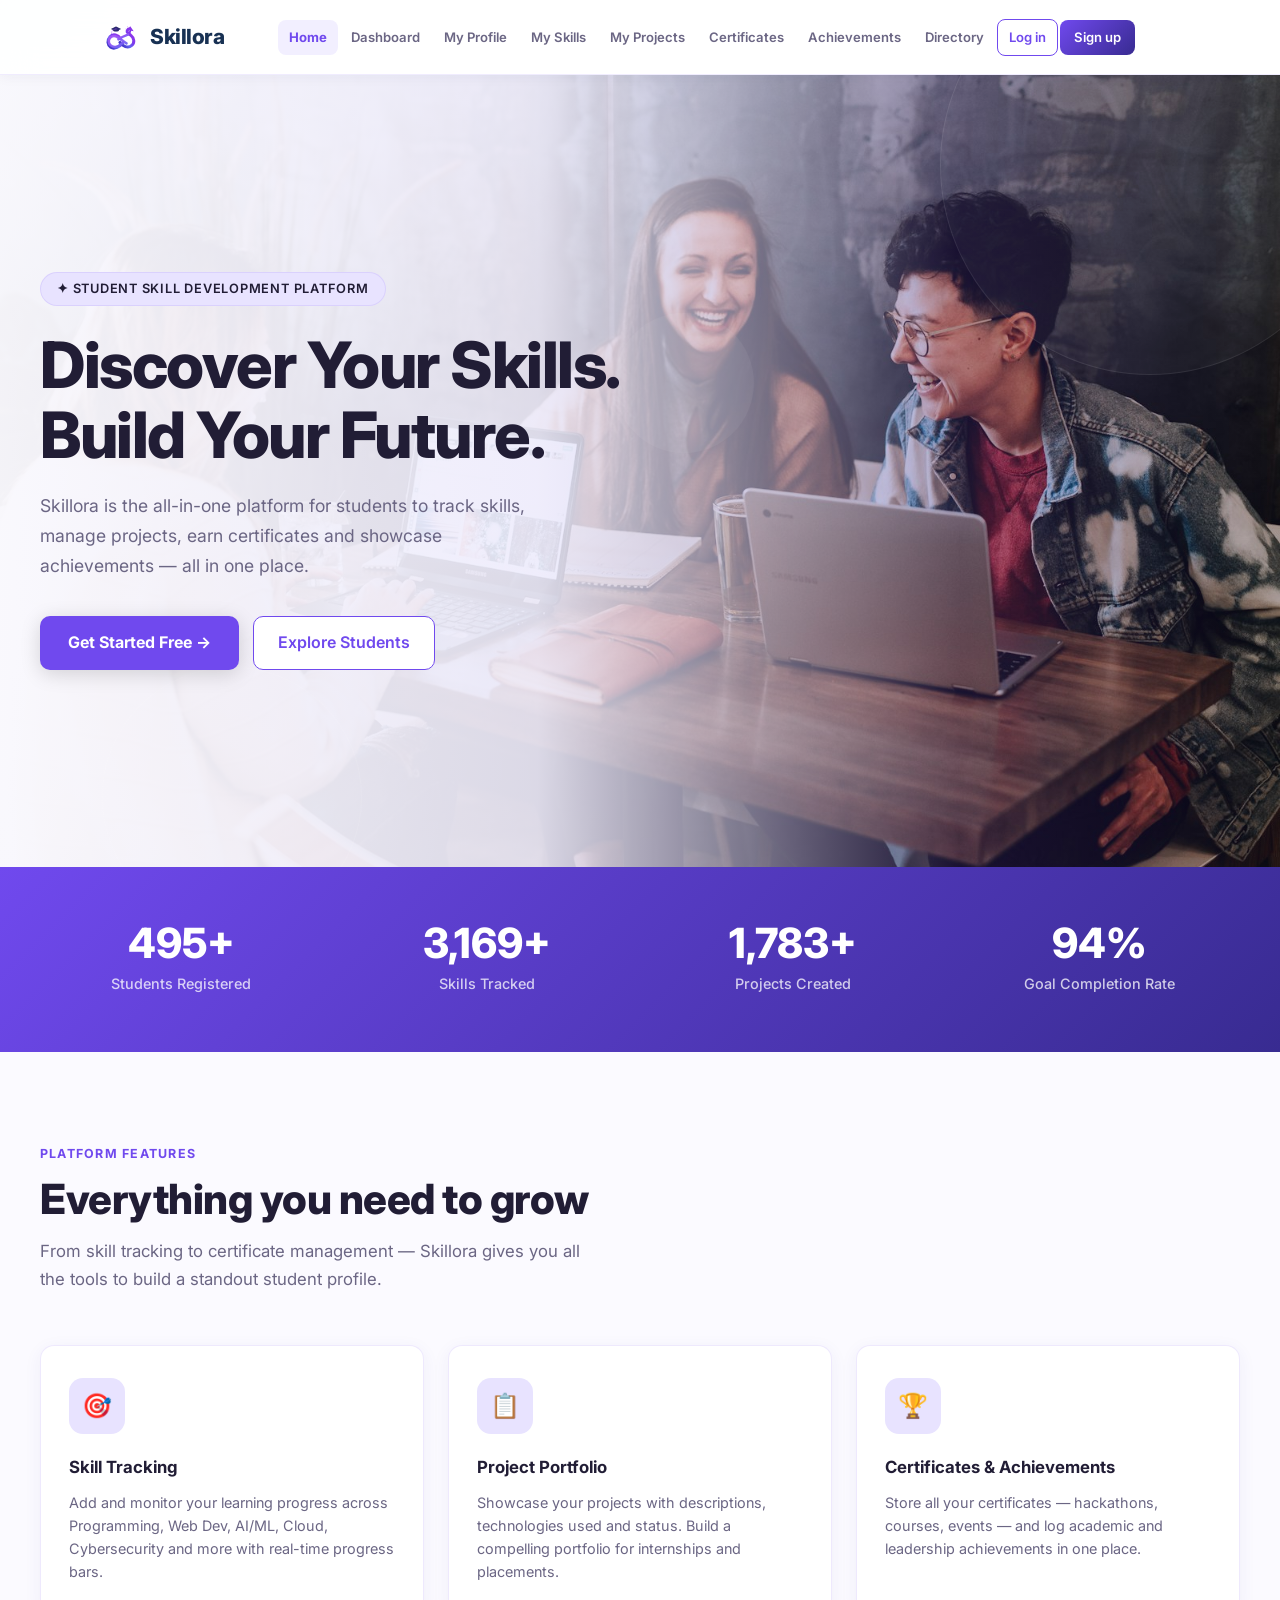
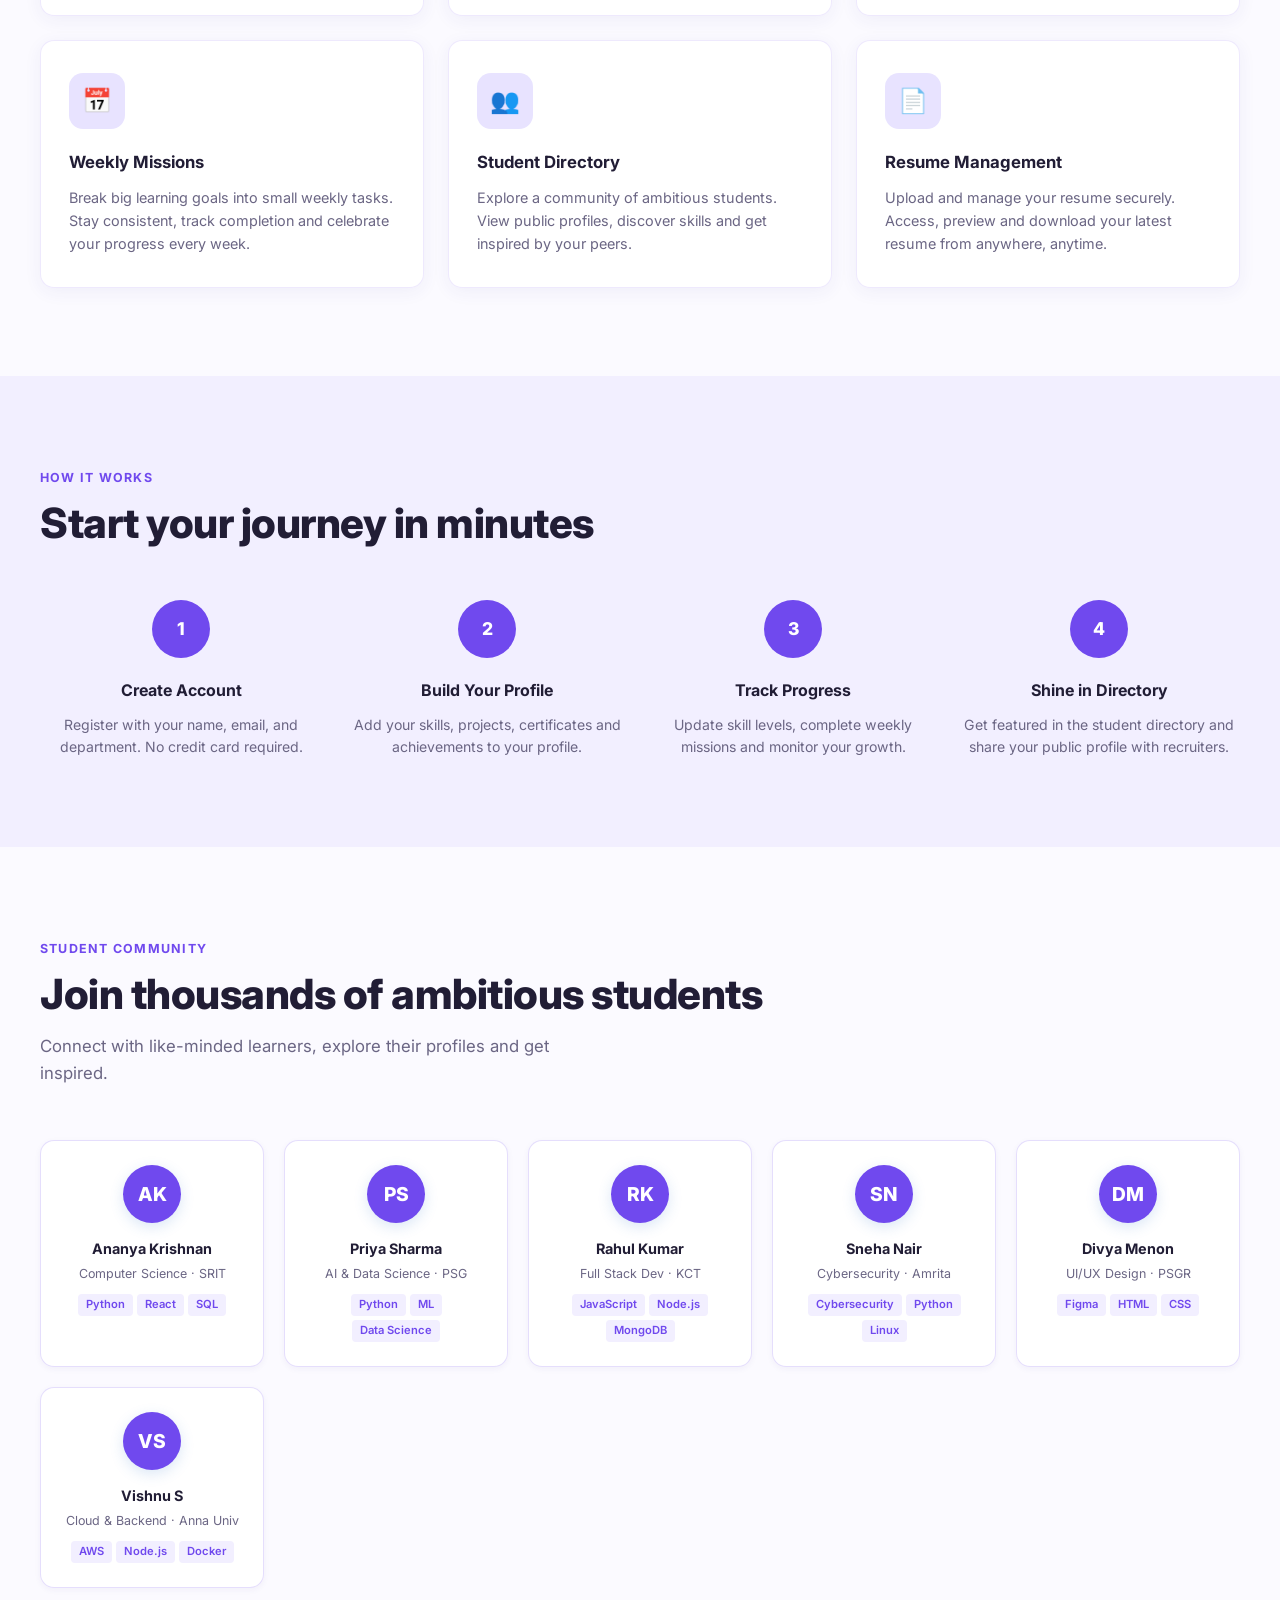
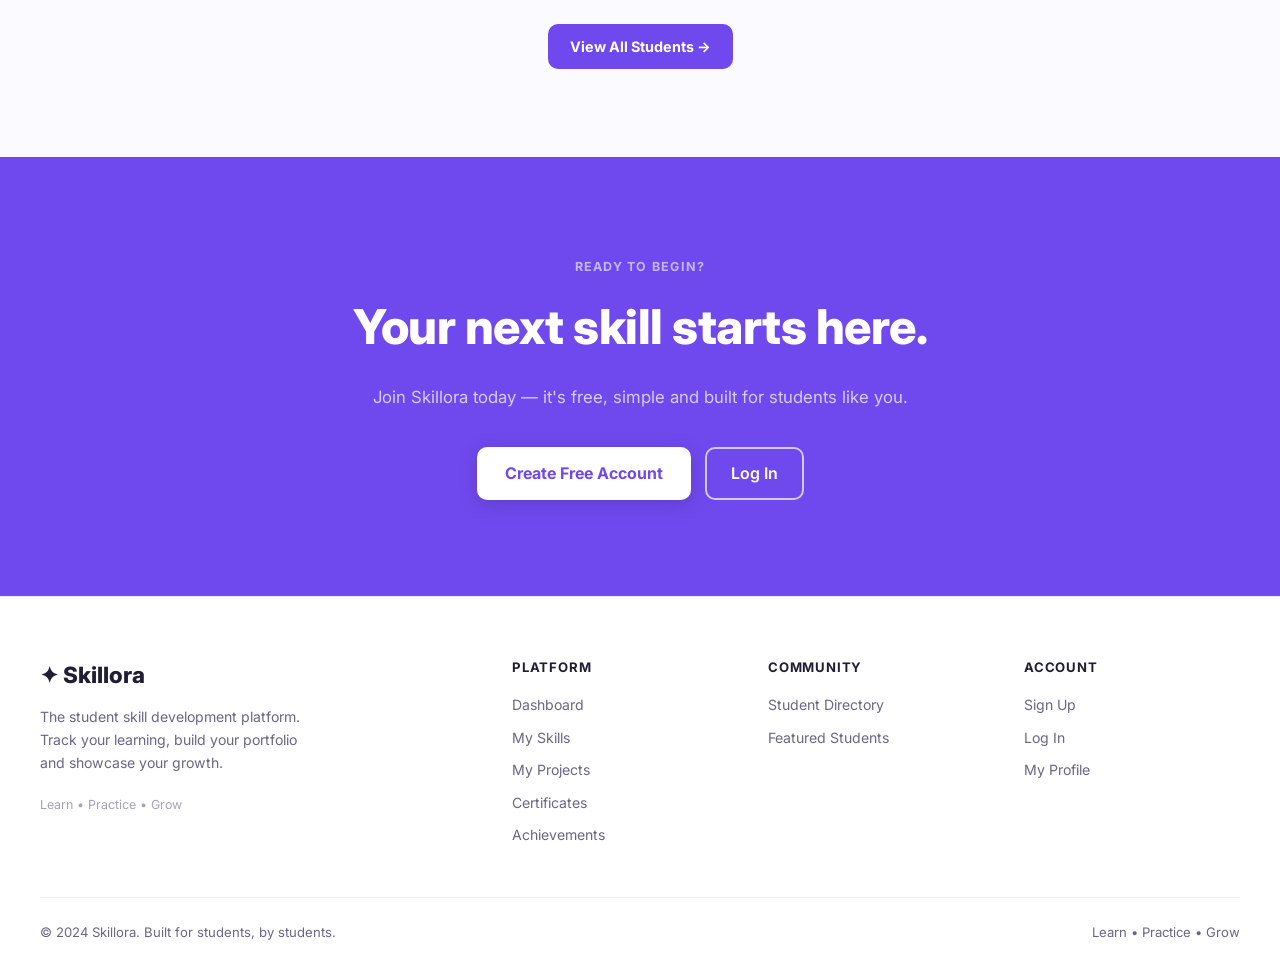
==== index.html @ dd2d8b2f "Initial commit - Skillora Student Development Hub" ====
<!DOCTYPE html>
<html lang="en">
<head>
  <meta charset="UTF-8">
  <meta name="viewport" content="width=device-width, initial-scale=1.0">
  <meta name="description" content="Skillora — The student skill development platform. Track skills, earn certificates, manage projects and build your career profile.">
  <title>Skillora | Learn • Practice • Grow</title>
  <link rel="icon" href="images/favicon.svg" type="image/svg+xml">
  <link rel="stylesheet" href="css/style.css">
  <link rel="stylesheet" href="css/skillora.css">
  <link rel="preconnect" href="https://fonts.googleapis.com">
  <link href="https://fonts.googleapis.com/css2?family=Inter:wght@400;500;600;700;800&display=swap" rel="stylesheet">
  <script src="js/app.js" defer></script>
</head>
<body class="ss-page page-home">

<!-- ═══════════════════════════════════════════════════════
     NAVBAR
════════════════════════════════════════════════════════ -->
<header class="ss-header">
  <div class="ss-container ss-header-inner">
    <a class="skl-logo-wrap" href="index.html">
      <img class="skl-logo-icon" src="images/skillora-icon.svg" alt="Skillora logo">
      <span class="skl-wordmark">Skillora</span>
    </a>

    <nav class="ss-nav" id="mainNav" aria-label="Main navigation">
      <a href="index.html" data-nav="index">Home</a>
      <a href="dashboard.html" data-nav="dashboard">Dashboard</a>
      <a href="profile.html" data-nav="profile">My Profile</a>
      <a href="skills.html" data-nav="skills">My Skills</a>
      <a href="projects.html" data-nav="projects">My Projects</a>
      <a href="certificates.html" data-nav="certificates">Certificates</a>
      <a href="achievements.html" data-nav="achievements">Achievements</a>
      <a href="students.html" data-nav="students">Directory</a>
      <a href="login.html" data-auth-link="login">Log in</a>
      <a href="register.html" data-auth-link="register">Sign up</a>
      <a href="#" data-logout hidden>Log out</a>
    </nav>

    <button class="skl-hamburger" id="hamburgerBtn" aria-label="Toggle menu" aria-expanded="false">
      <span></span><span></span><span></span>
    </button>
  </div>
</header>

<!-- ═══════════════════════════════════════════════════════
     HERO
════════════════════════════════════════════════════════ -->
<section class="skl-hero">
  <div class="skl-hero-shapes">
    <span></span><span></span><span></span>
  </div>
  <div class="skl-hero-inner">
    <div class="skl-hero-text">
      <div class="skl-hero-eyebrow">✦ Student Skill Development Platform</div>
      <h1>Discover Your Skills.<br>Build Your Future.</h1>
      <p>Skillora is the all-in-one platform for students to track skills, manage projects, earn certificates and showcase achievements — all in one place.</p>
      <div class="skl-hero-cta">
        <a class="skl-btn-white" href="register.html">Get Started Free →</a>
        <a class="skl-btn-outline-white" href="students.html">Explore Students</a>
      </div>
    </div>


  </div>
</section>

<!-- ═══════════════════════════════════════════════════════
     STATS BANNER
════════════════════════════════════════════════════════ -->
<div class="skl-stats-banner">
  <div class="skl-stats-inner">
    <div class="skl-stat-item"><strong>500+</strong><span>Students Registered</span></div>
    <div class="skl-stat-item"><strong>3,200+</strong><span>Skills Tracked</span></div>
    <div class="skl-stat-item"><strong>1,800+</strong><span>Projects Created</span></div>
    <div class="skl-stat-item"><strong>95%</strong><span>Goal Completion Rate</span></div>
  </div>
</div>

<!-- ═══════════════════════════════════════════════════════
     FEATURES
════════════════════════════════════════════════════════ -->
<section class="skl-section">
  <div class="skl-section-inner">
    <div class="skl-section-label">Platform Features</div>
    <h2 class="skl-section-title">Everything you need to grow</h2>
    <p class="skl-section-sub">From skill tracking to certificate management — Skillora gives you all the tools to build a standout student profile.</p>

    <div class="skl-feature-grid">
      <div class="skl-feature-card">
        <div class="skl-feature-icon">🎯</div>
        <h3>Skill Tracking</h3>
        <p>Add and monitor your learning progress across Programming, Web Dev, AI/ML, Cloud, Cybersecurity and more with real-time progress bars.</p>
      </div>
      <div class="skl-feature-card">
        <div class="skl-feature-icon">📋</div>
        <h3>Project Portfolio</h3>
        <p>Showcase your projects with descriptions, technologies used and status. Build a compelling portfolio for internships and placements.</p>
      </div>
      <div class="skl-feature-card">
        <div class="skl-feature-icon">🏆</div>
        <h3>Certificates & Achievements</h3>
        <p>Store all your certificates — hackathons, courses, events — and log academic and leadership achievements in one place.</p>
      </div>
      <div class="skl-feature-card">
        <div class="skl-feature-icon">📅</div>
        <h3>Weekly Missions</h3>
        <p>Break big learning goals into small weekly tasks. Stay consistent, track completion and celebrate your progress every week.</p>
      </div>
      <div class="skl-feature-card">
        <div class="skl-feature-icon">👥</div>
        <h3>Student Directory</h3>
        <p>Explore a community of ambitious students. View public profiles, discover skills and get inspired by your peers.</p>
      </div>
      <div class="skl-feature-card">
        <div class="skl-feature-icon">📄</div>
        <h3>Resume Management</h3>
        <p>Upload and manage your resume securely. Access, preview and download your latest resume from anywhere, anytime.</p>
      </div>
    </div>
  </div>
</section>

<!-- ═══════════════════════════════════════════════════════
     HOW IT WORKS
════════════════════════════════════════════════════════ -->
<section class="skl-steps">
  <div class="skl-steps-inner">
    <div class="skl-section-label">How It Works</div>
    <h2 class="skl-section-title">Start your journey in minutes</h2>

    <div class="skl-steps-grid">
      <div class="skl-step">
        <div class="skl-step-num">1</div>
        <h3>Create Account</h3>
        <p>Register with your name, email, and department. No credit card required.</p>
      </div>
      <div class="skl-step">
        <div class="skl-step-num">2</div>
        <h3>Build Your Profile</h3>
        <p>Add your skills, projects, certificates and achievements to your profile.</p>
      </div>
      <div class="skl-step">
        <div class="skl-step-num">3</div>
        <h3>Track Progress</h3>
        <p>Update skill levels, complete weekly missions and monitor your growth.</p>
      </div>
      <div class="skl-step">
        <div class="skl-step-num">4</div>
        <h3>Shine in Directory</h3>
        <p>Get featured in the student directory and share your public profile with recruiters.</p>
      </div>
    </div>
  </div>
</section>

<!-- ═══════════════════════════════════════════════════════
     COMMUNITY
════════════════════════════════════════════════════════ -->
<section class="skl-community">
  <div class="skl-section-inner">
    <div class="skl-section-label">Student Community</div>
    <h2 class="skl-section-title">Join thousands of ambitious students</h2>
    <p class="skl-section-sub">Connect with like-minded learners, explore their profiles and get inspired.</p>

    <div class="skl-student-cards">
      <a class="skl-student-mini" href="public-profile.html?student=ananya-krishnan">
        <div class="skl-student-mini-avatar">AK</div>
        <h4>Ananya Krishnan</h4>
        <p>Computer Science · SRIT</p>
        <div class="skl-student-mini-skills">
          <span>Python</span><span>React</span><span>SQL</span>
        </div>
      </a>
      <a class="skl-student-mini" href="public-profile.html?student=priya-sharma">
        <div class="skl-student-mini-avatar">PS</div>
        <h4>Priya Sharma</h4>
        <p>AI & Data Science · PSG</p>
        <div class="skl-student-mini-skills">
          <span>Python</span><span>ML</span><span>Data Science</span>
        </div>
      </a>
      <a class="skl-student-mini" href="public-profile.html?student=rahul-kumar">
        <div class="skl-student-mini-avatar">RK</div>
        <h4>Rahul Kumar</h4>
        <p>Full Stack Dev · KCT</p>
        <div class="skl-student-mini-skills">
          <span>JavaScript</span><span>Node.js</span><span>MongoDB</span>
        </div>
      </a>
      <a class="skl-student-mini" href="public-profile.html?student=sneha-nair">
        <div class="skl-student-mini-avatar">SN</div>
        <h4>Sneha Nair</h4>
        <p>Cybersecurity · Amrita</p>
        <div class="skl-student-mini-skills">
          <span>Cybersecurity</span><span>Python</span><span>Linux</span>
        </div>
      </a>
      <a class="skl-student-mini" href="public-profile.html?student=divya-menon">
        <div class="skl-student-mini-avatar">DM</div>
        <h4>Divya Menon</h4>
        <p>UI/UX Design · PSGR</p>
        <div class="skl-student-mini-skills">
          <span>Figma</span><span>HTML</span><span>CSS</span>
        </div>
      </a>
      <a class="skl-student-mini" href="public-profile.html?student=vishnu-s">
        <div class="skl-student-mini-avatar">VS</div>
        <h4>Vishnu S</h4>
        <p>Cloud & Backend · Anna Univ</p>
        <div class="skl-student-mini-skills">
          <span>AWS</span><span>Node.js</span><span>Docker</span>
        </div>
      </a>
    </div>

    <div style="text-align:center;margin-top:36px">
      <a class="ss-btn" href="students.html">View All Students →</a>
    </div>
  </div>
</section>

<!-- ═══════════════════════════════════════════════════════
     CTA
════════════════════════════════════════════════════════ -->
<section class="skl-cta">
  <div class="skl-section-inner skl-text-center">
    <div class="skl-section-label" style="color:rgba(255,255,255,0.6)">Ready to begin?</div>
    <h2>Your next skill starts here.</h2>
    <p>Join Skillora today — it's free, simple and built for students like you.</p>
    <div style="display:flex;gap:14px;justify-content:center;flex-wrap:wrap">
      <a class="skl-btn-white" href="register.html">Create Free Account</a>
      <a class="skl-btn-outline-white" href="login.html">Log In</a>
    </div>
  </div>
</section>

<!-- ═══════════════════════════════════════════════════════
     FOOTER
════════════════════════════════════════════════════════ -->
<footer class="skl-footer">
  <div class="skl-footer-inner">
    <div class="skl-footer-brand">
      <div class="skl-wordmark-footer">✦ Skillora</div>
      <p>The student skill development platform. Track your learning, build your portfolio and showcase your growth.</p>
      <p style="font-size:0.78rem;opacity:0.6">Learn • Practice • Grow</p>
    </div>
    <div class="skl-footer-col">
      <h4>Platform</h4>
      <a href="dashboard.html">Dashboard</a>
      <a href="skills.html">My Skills</a>
      <a href="projects.html">My Projects</a>
      <a href="certificates.html">Certificates</a>
      <a href="achievements.html">Achievements</a>
    </div>
    <div class="skl-footer-col">
      <h4>Community</h4>
      <a href="students.html">Student Directory</a>
      <a href="public-profile.html?student=ananya-krishnan">Featured Students</a>
    </div>
    <div class="skl-footer-col">
      <h4>Account</h4>
      <a href="register.html">Sign Up</a>
      <a href="login.html">Log In</a>
      <a href="profile.html">My Profile</a>
    </div>
  </div>
  <div class="skl-footer-bottom">
    <span>© 2024 Skillora. Built for students, by students.</span>
    <span>Learn • Practice • Grow</span>
  </div>
</footer>

<div class="ss-toast" id="ssToast" role="status" aria-live="polite"></div>
</body>
</html>
---- css/style.css ----
/* =====================================================
   Student Skill & Achievement Hub
===================================================== */

* {
    margin: 0;
    padding: 0;
    box-sizing: border-box;
}

html {
    scroll-behavior: smooth;
}

body {
    font-family: "Inter", sans-serif;
    background: #F7F9FC;
    color: #183153;
    line-height: 1.6;
}

a {
    text-decoration: none;
    color: inherit;
}

img {
    max-width: 100%;
    display: block;
}


/* ================= NAVBAR ================= */

.navbar {
    position: absolute;
    top: 0;
    left: 0;
    width: 100%;
    z-index: 100;
    padding: 22px 0;
}

.nav-container {
    width: 90%;
    max-width: 1250px;
    margin: auto;

    display: flex;
    align-items: center;
    justify-content: space-between;
}


/* Logo */

.logo {
    display: flex;
    align-items: center;
    gap: 10px;
    font-size: 22px;
    font-weight: 800;
    color: #183153;
}

.logo span span {
    color: #DCE8F5;
}

.logo-icon {
    width: 38px;
    height: 38px;

    display: flex;
    align-items: center;
    justify-content: center;

    border-radius: 12px;

    background: linear-gradient(
        135deg,
        #3979CF,
        #2F69B5
    );

    color: white;
    font-weight: 800;
}


/* Navigation */

.nav-links {
    display: flex;
    align-items: center;
    gap: 32px;
}

.nav-links a {
    color: rgba(255, 255, 255, 0.78);
    font-size: 14px;
    font-weight: 500;

    transition: 0.3s;
}

.nav-links a:hover,
.nav-links a.active {
    color: white;
}


/* Navbar buttons */

.nav-buttons {
    display: flex;
    align-items: center;
    gap: 20px;
}

.login-link {
    color: white;
    font-size: 14px;
    font-weight: 600;
}

.nav-register {
    padding: 11px 20px;

    border-radius: 10px;

    background: white;
    color: #3979CF;

    font-size: 14px;
    font-weight: 700;

    transition: 0.3s;
}

.nav-register:hover {
    transform: translateY(-2px);
    box-shadow: 0 8px 25px rgba(0, 0, 0, 0.18);
}


/* ================= HERO ================= */

.hero {
    min-height: 760px;

    position: relative;

    display: flex;
    align-items: center;

    overflow: hidden;

    background-image:
        linear-gradient(
            115deg,
            rgba(20, 25, 65, 0.96),
            rgba(55, 38, 105, 0.88),
            rgba(70, 90, 170, 0.65)
        ),
        url("https://images.unsplash.com/photo-1523240795612-9a054b0db644?auto=format&fit=crop&w=2000&q=85");

    background-size: cover;
    background-position: center;
}


/* Decorative circles */

.hero::before {
    content: "";

    position: absolute;

    width: 500px;
    height: 500px;

    border-radius: 50%;

    background: rgba(139, 92, 246, 0.15);

    top: -180px;
    right: -120px;

    filter: blur(2px);
}

.hero::after {
    content: "";

    position: absolute;

    width: 350px;
    height: 350px;

    border-radius: 50%;

    background: rgba(96, 165, 250, 0.12);

    bottom: -180px;
    left: -100px;
}


/* Hero content */

.hero-content {
    position: relative;
    z-index: 3;

    width: 90%;
    max-width: 1250px;

    margin: auto;

    padding-top: 80px;
}

.hero-badge {
    display: inline-block;

    padding: 8px 15px;

    border: 1px solid rgba(255, 255, 255, 0.25);

    border-radius: 30px;

    background: rgba(255, 255, 255, 0.08);

    color: #ddd6fe;

    font-size: 13px;
    font-weight: 600;

    backdrop-filter: blur(10px);
}


.hero h1 {
    max-width: 700px;

    margin-top: 22px;

    color: white;

    font-size: clamp(45px, 6vw, 76px);

    line-height: 1.05;

    letter-spacing: -3px;

    font-weight: 800;
}

.hero h1 span {
    color: #c4b5fd;
}


.hero-content > p {
    max-width: 620px;

    margin-top: 25px;

    color: rgba(255, 255, 255, 0.75);

    font-size: 17px;

    line-height: 1.8;
}


/* Hero buttons */

.hero-buttons {
    display: flex;
    gap: 15px;

    margin-top: 32px;
}

.primary-button,
.secondary-button {
    display: inline-flex;

    align-items: center;
    justify-content: center;

    gap: 12px;

    padding: 14px 23px;

    border-radius: 11px;

    font-size: 14px;
    font-weight: 700;

    transition: 0.3s;
}

.primary-button {
    background: white;
    color: #3979CF;
}

.primary-button:hover {
    transform: translateY(-3px);

    box-shadow:
        0 12px 30px rgba(0, 0, 0, 0.2);
}

.secondary-button {
    color: white;

    border: 1px solid rgba(255, 255, 255, 0.3);

    background: rgba(255, 255, 255, 0.08);

    backdrop-filter: blur(10px);
}

.secondary-button:hover {
    background: rgba(255, 255, 255, 0.15);

    transform: translateY(-3px);
}


/* Trust statistics */

.hero-trust {
    display: flex;

    gap: 40px;

    margin-top: 55px;
}

.trust-item {
    display: flex;
    flex-direction: column;
}

.trust-item strong {
    color: white;

    font-size: 24px;
}

.trust-item span {
    color: rgba(255, 255, 255, 0.55);

    font-size: 12px;
}


/* ================= SECTIONS ================= */

.features-section,
.how-section {
    padding: 110px 5%;
}

.section-heading {
    max-width: 700px;

    margin: 0 auto 60px;

    text-align: center;
}

.section-label {
    color: #2F69B5;

    font-size: 12px;

    font-weight: 800;

    letter-spacing: 2px;
}

.section-heading h2 {
    margin-top: 12px;

    font-size: clamp(30px, 4vw, 46px);

    line-height: 1.2;

    letter-spacing: -1.5px;
}

.section-heading h2 span {
    color: #2F69B5;
}

.section-heading p {
    margin-top: 15px;

    color: #697386;

    font-size: 15px;
}


/* ================= FEATURE CARDS ================= */

.feature-grid {
    max-width: 1250px;

    margin: auto;

    display: grid;

    grid-template-columns: repeat(4, 1fr);

    gap: 20px;
}

.feature-card {
    padding: 30px;

    border: 1px solid #e9eaf0;

    border-radius: 18px;

    background: white;

    transition: 0.3s;
}

.feature-card:hover {
    transform: translateY(-8px);

    box-shadow:
        0 20px 45px rgba(32, 38, 65, 0.1);

    border-color: transparent;
}

.feature-icon {
    width: 52px;
    height: 52px;

    display: flex;
    align-items: center;
    justify-content: center;

    border-radius: 14px;

    font-size: 23px;
}

.feature-icon.purple {
    background: #f1edff;
}

.feature-icon.blue {
    background: #eaf4ff;
}

.feature-icon.orange {
    background: #fff4e8;
}

.feature-icon.green {
    background: #eafaf1;
}

.feature-card h3 {
    margin-top: 22px;

    font-size: 18px;
}

.feature-card p {
    margin-top: 10px;

    color: #70798a;

    font-size: 13px;

    line-height: 1.7;
}

.feature-card a {
    display: inline-block;

    margin-top: 20px;

    color: #2F69B5;

    font-size: 12px;

    font-weight: 700;
}


/* ================= HOW IT WORKS ================= */

.how-section {
    background: #f0efff;
}

.steps {
    max-width: 1050px;

    margin: auto;

    display: grid;

    grid-template-columns: repeat(3, 1fr);

    gap: 25px;
}

.step {
    display: flex;

    gap: 18px;

    padding: 25px;

    border-radius: 18px;

    background: rgba(255, 255, 255, 0.75);

    border: 1px solid rgba(255, 255, 255, 0.8);
}

.step-number {
    font-size: 27px;

    font-weight: 800;

    color: #2F69B5;
}

.step h3 {
    font-size: 16px;
}

.step p {
    margin-top: 6px;

    color: #737b8c;

    font-size: 12px;
}


/* ================= CTA ================= */

.cta-section {
    padding: 110px 5%;

    background:
        linear-gradient(
            135deg,
            #27234f,
            #4f46a5
        );

    text-align: center;
}

.cta-content {
    max-width: 700px;

    margin: auto;
}

.cta-section .section-label {
    color: #c4b5fd;
}

.cta-section h2 {
    margin-top: 14px;

    color: white;

    font-size: clamp(32px, 5vw, 55px);

    line-height: 1.15;
}

.cta-section h2 span {
    color: #c4b5fd;
}

.cta-section p {
    max-width: 550px;

    margin: 20px auto 30px;

    color: rgba(255, 255, 255, 0.7);

    font-size: 14px;
}


/* ================= FOOTER ================= */

.footer {
    padding: 60px 5% 25px;

    background: #121426;

    color: white;
}

.footer-container {
    max-width: 1250px;

    margin: auto;

    display: flex;

    justify-content: space-between;

    gap: 50px;
}

.footer-brand {
    max-width: 350px;
}

.footer-brand p {
    margin-top: 15px;

    color: #85899b;

    font-size: 13px;
}

.footer-links {
    display: flex;

    gap: 100px;
}

.footer-links div {
    display: flex;
    flex-direction: column;

    gap: 10px;
}

.footer-links h4 {
    margin-bottom: 5px;

    font-size: 13px;
}

.footer-links a {
    color: #85899b;

    font-size: 12px;

    transition: 0.3s;
}

.footer-links a:hover {
    color: white;
}

.footer-bottom {
    max-width: 1250px;

    margin: 45px auto 0;

    padding-top: 20px;

    border-top: 1px solid rgba(255, 255, 255, 0.08);

    display: flex;

    justify-content: space-between;

    color: #686d7d;

    font-size: 11px;
}


/* ================= RESPONSIVE ================= */

@media (max-width: 1050px) {

    .nav-links {
        gap: 18px;
    }

    .feature-grid {
        grid-template-columns: repeat(2, 1fr);
    }

    .steps {
        grid-template-columns: 1fr;
    }

}


@media (max-width: 800px) {

    .nav-links {
        display: none;
    }

    .hero-content {
        padding-top: 120px;
    }

    .hero-trust {
        gap: 25px;
    }

    .footer-container {
        flex-direction: column;
    }

    .footer-links {
        gap: 60px;
    }

}


@media (max-width: 550px) {

    .nav-buttons .login-link {
        display: none;
    }

    .nav-register {
        padding: 9px 13px;
    }

    .hero h1 {
        letter-spacing: -2px;
    }

    .hero-buttons {
        flex-direction: column;
        align-items: stretch;
    }

    .hero-trust {
        flex-wrap: wrap;
    }

    .feature-grid {
        grid-template-columns: 1fr;
    }

    .footer-links {
        flex-direction: column;
        gap: 30px;
    }

    .footer-bottom {
        flex-direction: column;
        gap: 8px;
    }

}

/* =====================================================
   LOGIN PAGE
===================================================== */


/* ================= AUTH PAGE ================= */

.auth-page {
    min-height: 100vh;

    position: relative;

    overflow-x: hidden;

    background: #17152e;
}


/* ================= BACKGROUND ================= */

.auth-background {
    position: fixed;

    inset: 0;

    z-index: -2;

    background-image:
        linear-gradient(
            135deg,
            rgba(25, 22, 62, 0.94),
            rgba(72, 55, 130, 0.88)
        ),
        url("https://images.unsplash.com/photo-1516321318423-f06f85e504b3?auto=format&fit=crop&w=2000&q=85");

    background-size: cover;

    background-position: center;
}


.auth-overlay {
    position: absolute;

    inset: 0;

    background:
        radial-gradient(
            circle at 20% 30%,
            rgba(139, 92, 246, 0.25),
            transparent 35%
        ),
        radial-gradient(
            circle at 80% 70%,
            rgba(59, 130, 246, 0.18),
            transparent 35%
        );
}


/* ================= DECORATIVE CIRCLES ================= */

.auth-circle {
    position: absolute;

    border-radius: 50%;

    filter: blur(2px);
}

.circle-one {
    width: 350px;

    height: 350px;

    top: -120px;

    left: -100px;

    background: rgba(139, 92, 246, 0.12);
}

.circle-two {
    width: 300px;

    height: 300px;

    right: -80px;

    bottom: -100px;

    background: rgba(96, 165, 250, 0.12);
}


/* ================= AUTH NAVBAR ================= */

.auth-navbar {
    position: absolute;

    top: 0;

    left: 0;

    width: 100%;

    padding: 25px 5%;

    display: flex;

    align-items: center;

    justify-content: space-between;

    z-index: 10;
}


.auth-logo {
    display: flex;

    align-items: center;

    gap: 10px;

    color: white;

    font-size: 21px;

    font-weight: 800;
}


.auth-logo > span:last-child > span {
    color: #c4b5fd;
}


.auth-logo .logo-icon {
    width: 37px;

    height: 37px;

    display: flex;

    align-items: center;

    justify-content: center;

    border-radius: 11px;

    background:
        linear-gradient(
            135deg,
            #3979CF,
            #2F69B5
        );

    color: white;
}


.back-home {
    color: rgba(255, 255, 255, 0.75);

    font-size: 13px;

    font-weight: 600;

    transition: 0.3s;
}


.back-home:hover {
    color: white;

    transform: translateX(-3px);
}


/* ================= LOGIN WRAPPER ================= */

.login-wrapper {
    min-height: 100vh;

    display: flex;

    align-items: center;

    justify-content: center;

    padding: 110px 20px 80px;
}


/* ================= LOGIN CARD ================= */

.login-card {
    width: 100%;

    max-width: 450px;

    padding: 42px;

    border-radius: 25px;

    background:
        rgba(255, 255, 255, 0.96);

    border:
        1px solid rgba(255, 255, 255, 0.5);

    box-shadow:
        0 35px 90px rgba(0, 0, 0, 0.35);

    backdrop-filter: blur(20px);

    animation: loginAppear 0.7s ease;
}


@keyframes loginAppear {

    from {
        opacity: 0;

        transform:
            translateY(25px)
            scale(0.98);
    }

    to {
        opacity: 1;

        transform:
            translateY(0)
            scale(1);
    }

}


/* ================= LOGIN HEADING ================= */

.login-heading {
    text-align: center;
}


.login-icon {
    width: 55px;

    height: 55px;

    margin: 0 auto 18px;

    display: flex;

    align-items: center;

    justify-content: center;

    border-radius: 16px;

    background:
        linear-gradient(
            135deg,
            #3979CF,
            #2F69B5
        );

    color: white;

    font-size: 22px;

    font-weight: 800;

    box-shadow:
        0 10px 25px rgba(99, 102, 241, 0.3);
}


.login-label {
    color: #2F69B5;

    font-size: 10px;

    font-weight: 800;

    letter-spacing: 2px;
}


.login-heading h1 {
    margin-top: 8px;

    color: #171a2b;

    font-size: 31px;

    letter-spacing: -1px;
}


.login-heading p {
    margin-top: 10px;

    color: #73798a;

    font-size: 13px;

    line-height: 1.7;
}


/* ================= FORM ================= */

.login-form {
    margin-top: 30px;
}


.form-group {
    margin-bottom: 20px;
}


.form-group label,
.password-label label {
    display: block;

    margin-bottom: 8px;

    color: #292d3d;

    font-size: 12px;

    font-weight: 700;
}


.form-group input {
    width: 100%;

    padding: 14px 15px;

    border:
        1px solid #e2e4eb;

    border-radius: 11px;

    outline: none;

    background: #f8f9fc;

    color: #202334;

    font-family: inherit;

    font-size: 13px;

    transition: 0.3s;
}


.form-group input::placeholder {
    color: #a2a7b4;
}


.form-group input:focus {
    border-color: #3979CF;

    background: white;

    box-shadow:
        0 0 0 4px rgba(139, 92, 246, 0.09);
}


/* ================= PASSWORD LABEL ================= */

.password-label {
    display: flex;

    justify-content: space-between;

    align-items: center;
}


.password-label label {
    margin-bottom: 8px;
}


.password-label a {
    color: #2F69B5;

    font-size: 11px;

    font-weight: 600;

    transition: 0.3s;
}


.password-label a:hover {
    color: #4338ca;
}


/* ================= REMEMBER ================= */

.login-options {
    margin-top: 3px;

    margin-bottom: 22px;
}


.remember {
    display: flex;

    align-items: center;

    gap: 8px;

    color: #707789;

    font-size: 12px;

    cursor: pointer;
}


.remember input {
    width: 15px;

    height: 15px;

    accent-color: #2F69B5;

    cursor: pointer;
}


/* ================= LOGIN BUTTON ================= */

.login-button {
    width: 100%;

    padding: 14px;

    border: none;

    border-radius: 11px;

    background:
        linear-gradient(
            135deg,
            #3979CF,
            #3979CF
        );

    color: white;

    font-family: inherit;

    font-size: 13px;

    font-weight: 700;

    cursor: pointer;

    display: flex;

    align-items: center;

    justify-content: center;

    gap: 10px;

    transition: 0.3s;

    box-shadow:
        0 10px 25px rgba(79, 70, 229, 0.25);
}


.login-button:hover {
    transform: translateY(-2px);

    box-shadow:
        0 15px 30px rgba(79, 70, 229, 0.35);
}


.login-button:active {
    transform: translateY(0);
}


/* ================= DIVIDER ================= */

.login-divider {
    position: relative;

    margin: 27px 0;

    text-align: center;
}


.login-divider::before {
    content: "";

    position: absolute;

    top: 50%;

    left: 0;

    width: 100%;

    height: 1px;

    background: #e8e9ef;
}


.login-divider span {
    position: relative;

    padding: 0 12px;

    background: white;

    color: #a0a5b2;

    font-size: 10px;

    font-weight: 700;
}


/* ================= REGISTER ================= */

.register-prompt {
    text-align: center;
}


.register-prompt p {
    color: #7a8090;

    font-size: 12px;
}


.register-prompt a {
    display: inline-block;

    margin-top: 7px;

    color: #2F69B5;

    font-size: 12px;

    font-weight: 700;

    transition: 0.3s;
}


.register-prompt a:hover {
    color: #4338ca;

    transform: translateX(2px);
}


/* ================= SECURITY NOTE ================= */

.security-note {
    display: flex;

    align-items: center;

    gap: 9px;

    margin-top: 28px;

    padding: 12px;

    border-radius: 10px;

    background: #f6f7fb;
}


.security-note span {
    font-size: 14px;
}


.security-note p {
    color: #8a8f9e;

    font-size: 9px;

    line-height: 1.5;
}


/* ================= AUTH FOOTER ================= */

.auth-footer {
    position: absolute;

    bottom: 18px;

    left: 0;

    width: 100%;

    padding: 0 5%;

    display: flex;

    justify-content: space-between;

    color: rgba(255, 255, 255, 0.45);

    font-size: 10px;
}


/* ================= LOGIN RESPONSIVE ================= */

@media (max-width: 600px) {

    .auth-navbar {
        padding: 20px;
    }

    .back-home {
        font-size: 11px;
    }

    .login-wrapper {
        padding: 100px 15px 70px;
    }

    .login-card {
        padding: 30px 23px;

        border-radius: 20px;
    }

    .login-heading h1 {
        font-size: 27px;
    }

    .auth-footer {
        justify-content: center;
    }

    .auth-footer span:last-child {
        display: none;
    }

}
/* =====================================================
   REGISTER PAGE
===================================================== */

.register-wrapper {
    min-height: 100vh;

    display: flex;

    align-items: center;

    justify-content: center;

    padding: 110px 20px 80px;
}


.register-card {
    width: 100%;

    max-width: 650px;

    padding: 42px;

    border-radius: 25px;

    background: rgba(255, 255, 255, 0.96);

    border: 1px solid rgba(255, 255, 255, 0.5);

    box-shadow:
        0 35px 90px rgba(0, 0, 0, 0.35);

    backdrop-filter: blur(20px);

    animation: loginAppear 0.7s ease;
}


/* ================= HEADING ================= */

.register-heading {
    text-align: center;

    max-width: 500px;

    margin: auto;
}


.register-heading h1 {
    margin-top: 8px;

    color: #171a2b;

    font-size: 31px;

    letter-spacing: -1px;
}


.register-heading p {
    margin-top: 10px;

    color: #73798a;

    font-size: 13px;

    line-height: 1.7;
}


/* ================= REGISTER FORM ================= */

.register-form {
    margin-top: 30px;
}


.form-row {
    display: grid;

    grid-template-columns: 1fr 1fr;

    gap: 16px;
}


.register-form .form-group {
    margin-bottom: 18px;
}


.register-form select {
    width: 100%;

    padding: 14px 15px;

    border: 1px solid #e2e4eb;

    border-radius: 11px;

    outline: none;

    background: #f8f9fc;

    color: #555b6e;

    font-family: inherit;

    font-size: 13px;

    cursor: pointer;

    transition: 0.3s;
}


.register-form select:focus {
    border-color: #3979CF;

    background: white;

    box-shadow:
        0 0 0 4px rgba(139, 92, 246, 0.09);
}


/* ================= TERMS ================= */

.terms-check {
    display: flex;

    align-items: flex-start;

    gap: 9px;

    margin: 4px 0 20px;

    color: #73798a;

    font-size: 11px;

    line-height: 1.5;

    cursor: pointer;
}


.terms-check input {
    width: 15px;

    height: 15px;

    margin-top: 1px;

    accent-color: #2F69B5;

    cursor: pointer;
}


/* ================= REGISTER BUTTON ================= */

.register-button {
    margin-top: 3px;
}


/* ================= RESPONSIVE ================= */

@media (max-width: 650px) {

    .register-card {
        padding: 30px 22px;

        border-radius: 20px;
    }

    .form-row {
        grid-template-columns: 1fr;

        gap: 0;
    }

    .register-heading h1 {
        font-size: 27px;
    }

}

/* =====================================================
   STUDENT DASHBOARD
===================================================== */

.dashboard-page {
    background: #f5f6fa;
    color: #1c2030;
}


/* ================= SIDEBAR ================= */

.sidebar {
    position: fixed;

    top: 0;
    left: 0;

    width: 245px;
    height: 100vh;

    padding: 28px 18px;

    background: #17152f;

    color: white;

    display: flex;
    flex-direction: column;

    z-index: 100;

    box-shadow: 5px 0 25px rgba(20, 20, 40, 0.08);
}


.dashboard-logo {
    display: flex;
    align-items: center;
    gap: 10px;
    padding: 0 12px;
    color: #183153;
    font-size: 21px;
    font-weight: 800;
}


.dashboard-logo > span:last-child > span {
    color: #DCE8F5;
}


.dashboard-logo .logo-icon {
    width: 38px;
    height: 38px;
    display: flex;
    align-items: center;
    justify-content: center;
    border-radius: 50%;
    background: none;
}


/* ================= SIDEBAR PROFILE ================= */

.sidebar-profile {
    margin-top: 35px;

    padding: 15px;

    display: flex;
    align-items: center;

    gap: 11px;

    border-radius: 13px;

    background: rgba(255, 255, 255, 0.07);
}


.sidebar-avatar {
    width: 40px;
    height: 40px;

    display: flex;
    align-items: center;
    justify-content: center;

    flex-shrink: 0;

    border-radius: 50%;

    background: linear-gradient(
        135deg,
        #c4b5fd,
        #818cf8
    );

    color: #312e81;

    font-size: 11px;
    font-weight: 800;
}


.sidebar-profile h3 {
    font-size: 11px;

    white-space: nowrap;

    overflow: hidden;

    text-overflow: ellipsis;
}


.sidebar-profile p {
    margin-top: 2px;

    color: #8d90a5;

    font-size: 10px;
}


/* ================= SIDEBAR NAV ================= */

.sidebar-nav {
    margin-top: 28px;

    flex: 1;

    overflow-y: auto;
}


.nav-title {
    padding: 0 12px;

    color: #686b82;

    font-size: 9px;

    font-weight: 800;

    letter-spacing: 1.5px;
}


.sidebar-link {
    display: flex;

    align-items: center;

    gap: 12px;

    margin-top: 6px;

    padding: 11px 13px;

    border-radius: 9px;

    color: #9b9daf;

    font-size: 12px;

    font-weight: 500;

    transition: 0.3s;
}


.sidebar-link span {
    width: 18px;

    text-align: center;

    font-size: 14px;
}


.sidebar-link:hover {
    color: white;

    background: rgba(255, 255, 255, 0.07);
}


.sidebar-link.active {
    color: white;

    background: linear-gradient(
        135deg,
        #6d5bd0,
        #5948b7
    );

    box-shadow:
        0 7px 18px rgba(89, 72, 183, 0.25);
}


.second-title {
    margin-top: 28px;
}


.sidebar-bottom {
    padding-top: 15px;

    border-top: 1px solid rgba(255, 255, 255, 0.08);
}


.logout-link:hover {
    color: #fca5a5;
}


/* ================= MAIN ================= */

.dashboard-main {
    margin-left: 245px;

    min-height: 100vh;

    padding: 35px 42px;
}


/* ================= TOPBAR ================= */

.dashboard-topbar {
    display: flex;

    align-items: center;

    justify-content: space-between;

    gap: 20px;
}


.welcome-small {
    color: #7a8092;

    font-size: 9px;

    font-weight: 800;

    letter-spacing: 1.5px;
}


.dashboard-topbar h1 {
    margin-top: 5px;

    color: #1d2130;

    font-size: 25px;

    letter-spacing: -0.7px;
}


.topbar-actions {
    display: flex;

    align-items: center;

    gap: 15px;
}


.view-profile-btn {
    padding: 10px 15px;

    border: 1px solid #E2E8F0;

    border-radius: 9px;

    background: white;

    color: #183153;

    font-size: 11px;

    font-weight: 600;

    transition: 0.3s;
}


.view-profile-btn:hover {
    border-color: #3979CF;

    color: #2F69B5;
}


.topbar-avatar {
    width: 38px;
    height: 38px;

    display: flex;
    align-items: center;
    justify-content: center;

    border-radius: 50%;

    background: #e9e5ff;

    color: #5b4ac5;

    font-size: 11px;

    font-weight: 800;
}


/* ================= PROFILE BANNER ================= */

.profile-banner {
    margin-top: 30px;

    padding: 25px 30px;

    display: flex;

    align-items: center;

    justify-content: space-between;

    border-radius: 17px;

    background:
        linear-gradient(
            120deg,
            #5c4bb8,
            #7666d3
        );

    color: white;

    box-shadow:
        0 12px 30px rgba(92, 75, 184, 0.15);
}


.banner-label {
    font-size: 9px;

    font-weight: 800;

    letter-spacing: 1.5px;

    color: #dcd7ff;
}


.profile-banner h2 {
    margin-top: 5px;

    font-size: 20px;
}


.profile-banner p {
    max-width: 600px;

    margin-top: 5px;

    color: rgba(255, 255, 255, 0.7);

    font-size: 11px;
}


.completion-circle {
    width: 82px;
    height: 82px;

    flex-shrink: 0;

    display: flex;

    flex-direction: column;

    align-items: center;

    justify-content: center;

    border-radius: 50%;

    border: 6px solid rgba(255, 255, 255, 0.25);

    background: rgba(255, 255, 255, 0.1);
}


.completion-circle strong {
    font-size: 19px;
}


.completion-circle span {
    font-size: 8px;

    color: rgba(255, 255, 255, 0.7);
}


/* ================= STATISTICS ================= */

.dashboard-stats {
    margin-top: 22px;

    display: grid;

    grid-template-columns: repeat(4, 1fr);

    gap: 17px;
}


.stat-card {
    padding: 20px;

    display: flex;

    align-items: center;

    gap: 15px;

    background: white;

    border: 1px solid #e9eaf0;

    border-radius: 14px;

    transition: 0.3s;
}


.stat-card:hover {
    transform: translateY(-4px);

    box-shadow:
        0 15px 30px rgba(31, 37, 60, 0.07);
}


.stat-icon {
    width: 43px;
    height: 43px;

    flex-shrink: 0;

    display: flex;
    align-items: center;
    justify-content: center;

    border-radius: 11px;

    font-size: 17px;
}


.stat-icon.purple {
    background: #f0ecff;

    color: #705bd1;
}


.stat-icon.blue {
    background: #eaf4ff;

    color: #3985db;
}


.stat-icon.orange {
    background: #fff2e5;

    color: #e99343;
}


.stat-icon.green {
    background: #e9f9ef;

    color: #35a65c;
}


.stat-card p {
    color: #7d8292;

    font-size: 10px;
}


.stat-card h2 {
    margin-top: 1px;

    font-size: 23px;
}


.stat-note {
    display: block;

    margin-top: 2px;

    color: #9a9eac;

    font-size: 8px;
}


.verified-text {
    color: #36a55d;
}


/* ================= DASHBOARD GRID ================= */

.dashboard-grid {
    margin-top: 22px;

    display: grid;

    grid-template-columns: 1fr 1fr;

    gap: 20px;
}


.dashboard-panel {
    padding: 25px;

    background: white;

    border: 1px solid #e9eaf0;

    border-radius: 16px;
}


/* ================= PANEL HEADING ================= */

.panel-heading {
    display: flex;

    align-items: center;

    justify-content: space-between;

    gap: 15px;
}


.panel-heading p {
    color: #8a8e9c;

    font-size: 8px;

    font-weight: 800;

    letter-spacing: 1.5px;
}


.panel-heading h2 {
    margin-top: 3px;

    font-size: 18px;

    letter-spacing: -0.3px;
}


.panel-heading > a {
    color: #2F69B5;

    font-size: 10px;

    font-weight: 700;
}


/* ================= SKILLS ================= */

.skill-list {
    margin-top: 24px;
}


.skill-row {
    margin-bottom: 17px;
}


.skill-name {
    display: flex;

    justify-content: space-between;

    margin-bottom: 7px;

    color: #53596a;

    font-size: 11px;
}


.skill-name strong {
    color: #2F69B5;

    font-size: 10px;
}


.skill-bar {
    width: 100%;

    height: 6px;

    overflow: hidden;

    border-radius: 20px;

    background: #eceef4;
}


.skill-progress {
    height: 100%;

    border-radius: inherit;

    background:
        linear-gradient(
            90deg,
            #3979CF,
            #2F69B5
        );
}


.python-progress {
    width: 90%;
}


.html-progress {
    width: 92%;
}


.sql-progress {
    width: 82%;
}


.react-progress {
    width: 76%;
}


.communication-progress {
    width: 88%;
}


/* ================= ACTIVITY ================= */

.activity-list {
    margin-top: 20px;
}


.activity-item {
    display: flex;

    align-items: center;

    gap: 13px;

    padding: 13px 0;

    border-bottom: 1px solid #f0f1f4;
}


.activity-item:last-child {
    border-bottom: none;
}


.activity-icon {
    width: 38px;
    height: 38px;

    flex-shrink: 0;

    display: flex;
    align-items: center;
    justify-content: center;

    border-radius: 10px;

    font-size: 15px;
}


.purple-bg {
    background: #f0ecff;
}


.blue-bg {
    background: #eaf4ff;
}


.orange-bg {
    background: #fff2e5;
}


.activity-item h3 {
    font-size: 11px;
}


.activity-item p {
    margin-top: 2px;

    color: #818695;

    font-size: 9px;
}


.activity-item span {
    display: block;

    margin-top: 3px;

    color: #a1a5b1;

    font-size: 8px;
}


/* ================= PROJECTS ================= */

.projects-dashboard {
    margin-top: 20px;
}


.project-mini-grid {
    margin-top: 22px;

    display: grid;

    grid-template-columns: repeat(3, 1fr);

    gap: 16px;
}


.project-mini-card {
    overflow: hidden;

    border: 1px solid #ececf1;

    border-radius: 13px;

    background: white;

    transition: 0.3s;
}


.project-mini-card:hover {
    transform: translateY(-4px);

    box-shadow:
        0 15px 30px rgba(31, 37, 60, 0.07);
}


.project-image {
    height: 115px;

    display: flex;

    align-items: flex-end;

    padding: 13px;

    background-size: cover;

    background-position: center;
}


.project-one {
    background-image:
        linear-gradient(
            135deg,
            rgba(55, 48, 130, 0.7),
            rgba(95, 65, 160, 0.7)
        ),
        url("https://images.unsplash.com/photo-1576091160399-112ba8d25d1d?auto=format&fit=crop&w=800&q=80");
}


.project-two {
    background-image:
        linear-gradient(
            135deg,
            rgba(24, 65, 105, 0.7),
            rgba(41, 112, 160, 0.7)
        ),
        url("https://images.unsplash.com/photo-1499750310107-5fef28a66643?auto=format&fit=crop&w=800&q=80");
}


.project-three {
    background-image:
        linear-gradient(
            135deg,
            rgba(25, 38, 60, 0.78),
            rgba(52, 73, 100, 0.7)
        ),
        url("https://images.unsplash.com/photo-1563013544-824ae1b704d3?auto=format&fit=crop&w=800&q=80");
}


.project-image span {
    padding: 5px 8px;

    border-radius: 5px;

    background: rgba(255, 255, 255, 0.18);

    color: white;

    font-size: 8px;

    backdrop-filter: blur(5px);
}


.project-mini-content {
    padding: 15px;
}


.project-mini-content h3 {
    font-size: 12px;

    line-height: 1.4;
}


.project-mini-content p {
    margin-top: 6px;

    color: #858998;

    font-size: 9px;

    line-height: 1.5;
}


.project-tags {
    display: flex;

    flex-wrap: wrap;

    gap: 5px;

    margin-top: 12px;
}


.project-tags span {
    padding: 4px 7px;

    border-radius: 5px;

    background: #f1efff;

    color: #6556bb;

    font-size: 7px;

    font-weight: 600;
}


/* ================= FOOTER ================= */

.dashboard-footer {
    margin-top: 30px;

    padding: 20px 5px;

    display: flex;

    align-items: center;

    justify-content: space-between;

    border-top: 1px solid #e5e6eb;

    color: #999eac;

    font-size: 9px;
}


.dashboard-footer a {
    color: #2F69B5;

    font-weight: 600;
}


/* ================= DASHBOARD RESPONSIVE ================= */

@media (max-width: 1100px) {

    .dashboard-stats {
        grid-template-columns: repeat(2, 1fr);
    }

    .project-mini-grid {
        grid-template-columns: 1fr 1fr;
    }

}


@media (max-width: 850px) {

    .sidebar {
        width: 70px;

        padding: 25px 10px;
    }

    .dashboard-logo > div:not(.logo-icon), .dashboard-logo > span:last-child, .sidebar-profile > div:last-child, .nav-title,
    .sidebar-link:not(.active)::after {
        display: none;
    }

    .sidebar-profile {
        justify-content: center;

        padding: 8px;
    }

    .sidebar-link {
        justify-content: center;

        padding: 12px 5px;
    }

    .sidebar-link span {
        margin: 0;
    }

    .dashboard-main {
        margin-left: 70px;

        padding: 25px;
    }

    .dashboard-grid {
        grid-template-columns: 1fr;
    }

}


@media (max-width: 600px) {

    .dashboard-main {
        padding: 20px 15px;
    }

    .dashboard-topbar {
        align-items: flex-start;
    }

    .dashboard-topbar h1 {
        font-size: 20px;
    }

    .view-profile-btn {
        display: none;
    }

    .profile-banner {
        align-items: flex-start;

        gap: 20px;
    }

    .dashboard-stats {
        grid-template-columns: 1fr;
    }

    .project-mini-grid {
        grid-template-columns: 1fr;
    }

    .dashboard-footer {
        flex-direction: column;

        gap: 8px;

        text-align: center;
    }

}

/* =====================================================
   STUDENT PROFILE PAGE
===================================================== */


/* ================= PROFILE HERO ================= */

.profile-hero {
    margin-top: 28px;

    overflow: hidden;

    border: 1px solid #e6e7ed;

    border-radius: 17px;

    background: white;
}


.profile-cover {
    height: 145px;

    position: relative;

    overflow: hidden;

    background:
        linear-gradient(
            120deg,
            #33275f,
            #5c4bb8,
            #8171db
        );
}


.cover-pattern {
    position: absolute;

    inset: 0;

    opacity: 0.3;

    background-image:
        radial-gradient(
            circle at 20% 30%,
            rgba(255,255,255,0.4) 0,
            rgba(255,255,255,0.4) 1px,
            transparent 1px
        );

    background-size: 25px 25px;
}


.profile-main-info {
    position: relative;

    min-height: 125px;

    display: flex;

    align-items: center;

    gap: 20px;

    padding: 0 28px 20px;
}


.large-profile-avatar {
    width: 105px;
    height: 105px;

    margin-top: -50px;

    flex-shrink: 0;

    display: flex;

    align-items: center;

    justify-content: center;

    border: 6px solid white;

    border-radius: 50%;

    background:
        linear-gradient(
            135deg,
            #c4b5fd,
            #818cf8
        );

    color: #40358e;

    font-size: 27px;

    font-weight: 800;

    box-shadow:
        0 7px 20px rgba(40, 35, 80, 0.15);
}


.profile-details {
    flex: 1;

    padding-top: 8px;
}


.profile-name-row {
    display: flex;

    align-items: center;

    flex-wrap: wrap;

    gap: 10px;
}


.profile-name-row h2 {
    font-size: 22px;

    letter-spacing: -0.5px;
}


.verified-badge {
    padding: 4px 8px;

    border-radius: 5px;

    background: #eaf8ef;

    color: #2e9a56;

    font-size: 8px;

    font-weight: 700;
}


.profile-role {
    margin-top: 4px;

    color: #606677;

    font-size: 11px;
}


.profile-college {
    margin-top: 5px;

    color: #858a98;

    font-size: 9px;
}


.profile-meta {
    display: flex;

    flex-wrap: wrap;

    gap: 15px;

    margin-top: 8px;

    color: #989daa;

    font-size: 8px;
}


.edit-profile-btn {
    padding: 10px 15px;

    border: 1px solid #dedfe7;

    border-radius: 8px;

    color: #5c55a7;

    background: white;

    font-size: 10px;

    font-weight: 700;

    transition: 0.3s;
}


.edit-profile-btn:hover {
    border-color: #3979CF;

    color: #2F69B5;

    background: #faf9ff;
}


/* ================= COMPLETION ================= */

.profile-completion-card {
    margin-top: 18px;

    padding: 19px 22px;

    display: flex;

    align-items: center;

    justify-content: space-between;

    gap: 25px;

    border: 1px solid #e5e3fa;

    border-radius: 14px;

    background:
        linear-gradient(
            100deg,
            #faf9ff,
            #f7f8ff
        );
}


.completion-info {
    display: flex;

    align-items: center;

    gap: 13px;
}


.completion-icon {
    width: 39px;
    height: 39px;

    display: flex;

    align-items: center;

    justify-content: center;

    border-radius: 10px;

    background: #e9e5ff;

    color: #6251bd;

    font-size: 15px;

    font-weight: 800;
}


.completion-info span {
    color: #7f82a0;

    font-size: 8px;

    font-weight: 800;

    letter-spacing: 1.2px;
}


.completion-info h3 {
    margin-top: 3px;

    color: #32364a;

    font-size: 12px;
}


.completion-info p {
    margin-top: 3px;

    color: #9296a5;

    font-size: 9px;
}


.completion-progress {
    width: 220px;

    display: flex;

    align-items: center;

    gap: 10px;
}


.completion-progress-bar {
    flex: 1;

    height: 7px;

    overflow: hidden;

    border-radius: 20px;

    background: #e5e6ed;
}


.completion-progress-bar div {
    width: 92%;

    height: 100%;

    border-radius: inherit;

    background:
        linear-gradient(
            90deg,
            #3979CF,
            #2F69B5
        );
}


.completion-progress strong {
    color: #2F69B5;

    font-size: 11px;
}


/* ================= PROFILE LAYOUT ================= */

.profile-layout {
    margin-top: 20px;

    display: grid;

    grid-template-columns: minmax(0, 1.55fr) minmax(280px, 0.85fr);

    gap: 20px;

    align-items: start;
}


.profile-left,
.profile-right {
    display: flex;

    flex-direction: column;

    gap: 20px;
}


/* ================= SECTION CARD ================= */

.profile-section-card {
    padding: 24px;

    border: 1px solid #e7e8ee;

    border-radius: 15px;

    background: white;
}


.profile-section-heading {
    display: flex;

    align-items: center;

    justify-content: space-between;

    margin-bottom: 20px;
}


.profile-section-heading p {
    color: #9296a4;

    font-size: 8px;

    font-weight: 800;

    letter-spacing: 1.4px;
}


.profile-section-heading h2 {
    margin-top: 3px;

    color: #272b3a;

    font-size: 17px;
}


.profile-section-heading > span {
    width: 35px;
    height: 35px;

    display: flex;

    align-items: center;

    justify-content: center;

    border-radius: 9px;

    background: #f1efff;

    color: #6555bc;

    font-size: 14px;
}


.profile-section-heading > a {
    color: #2F69B5;

    font-size: 9px;

    font-weight: 700;
}


/* ================= ABOUT ================= */

.about-text {
    color: #737888;

    font-size: 11px;

    line-height: 1.9;
}


/* ================= EDUCATION ================= */

.education-item {
    display: flex;

    align-items: flex-start;

    gap: 14px;
}


.education-icon {
    width: 39px;
    height: 39px;

    flex-shrink: 0;

    display: flex;

    align-items: center;

    justify-content: center;

    border-radius: 9px;

    background: #efecff;

    font-size: 15px;
}


.school-icon {
    background: #eaf5ff;
}


.education-content {
    flex: 1;
}


.education-content h3 {
    color: #353949;

    font-size: 12px;
}


.education-content p {
    margin-top: 3px;

    color: #727789;

    font-size: 10px;
}


.education-content strong {
    display: block;

    margin-top: 4px;

    color: #555a6c;

    font-size: 9px;
}


.education-content span {
    display: block;

    margin-top: 5px;

    color: #a0a4b0;

    font-size: 8px;
}


.education-score {
    display: flex;

    flex-direction: column;

    align-items: center;

    padding: 7px 11px;

    border-radius: 8px;

    background: #f4f2ff;
}


.education-score strong {
    color: #6353bd;

    font-size: 13px;
}


.education-score span {
    margin-top: 2px;

    color: #9699a9;

    font-size: 7px;
}


.education-line {
    height: 1px;

    margin: 18px 0;

    background: #eeeeF2;
}


/* ================= INTERESTS ================= */

.interest-grid {
    display: grid;

    grid-template-columns: 1fr 1fr;

    gap: 10px;
}


.interest-item {
    padding: 13px;

    display: flex;

    align-items: center;

    gap: 9px;

    border: 1px solid #ececf1;

    border-radius: 9px;

    color: #646979;

    font-size: 9px;

    transition: 0.3s;
}


.interest-item:hover {
    border-color: #cfc8f5;

    background: #faf9ff;
}


.interest-item span {
    font-size: 15px;
}


/* ================= PROFILE SKILLS ================= */

.profile-skill {
    margin-bottom: 18px;
}


.profile-skill:last-child {
    margin-bottom: 0;
}


.profile-skill > div:first-child {
    display: flex;

    align-items: center;

    justify-content: space-between;

    margin-bottom: 7px;

    color: #606575;

    font-size: 10px;
}


.profile-skill strong {
    color: #2F69B5;

    font-size: 9px;
}


.mini-skill-bar {
    width: 100%;

    height: 6px;

    overflow: hidden;

    border-radius: 20px;

    background: #eceef3;
}


.mini-skill-bar div {
    height: 100%;

    border-radius: inherit;

    background:
        linear-gradient(
            90deg,
            #3979CF,
            #2F69B5
        );
}


/* ================= CONTACT ================= */

.contact-list {
    display: flex;

    flex-direction: column;

    gap: 9px;
}


.contact-item {
    display: flex;

    align-items: center;

    gap: 11px;

    padding: 11px;

    border: 1px solid #ececf1;

    border-radius: 9px;

    transition: 0.3s;
}


.contact-item:hover {
    border-color: #d4cff4;

    background: #faf9ff;
}


.contact-icon {
    width: 31px;
    height: 31px;

    display: flex;

    align-items: center;

    justify-content: center;

    border-radius: 8px;

    background: #f0edff;

    color: #6353bd;

    font-size: 11px;

    font-weight: 700;
}


.contact-item div {
    display: flex;

    flex-direction: column;
}


.contact-item small {
    color: #a0a4b0;

    font-size: 7px;

    font-weight: 700;

    letter-spacing: 1px;
}


.contact-item strong {
    margin-top: 3px;

    color: #5e6373;

    font-size: 9px;
}


/* ================= VISIBILITY ================= */

.visibility-card {
    padding: 17px;

    display: flex;

    align-items: center;

    gap: 12px;

    border-radius: 13px;

    background:
        linear-gradient(
            120deg,
            #eefbf3,
            #f5fcf7
        );

    border: 1px solid #dff2e5;
}


.visibility-icon {
    width: 36px;
    height: 36px;

    display: flex;

    align-items: center;

    justify-content: center;

    border-radius: 9px;

    background: #dff4e5;

    color: #309357;

    font-size: 14px;
}


.visibility-card h3 {
    color: #3c7651;

    font-size: 10px;
}


.visibility-card p {
    margin-top: 3px;

    color: #799582;

    font-size: 8px;

    line-height: 1.5;
}


/* ================= PROFILE RESPONSIVE ================= */

@media (max-width: 1000px) {

    .profile-layout {
        grid-template-columns: 1fr;
    }

}


@media (max-width: 700px) {

    .profile-main-info {
        align-items: flex-start;

        flex-wrap: wrap;

        padding: 0 20px 20px;
    }


    .large-profile-avatar {
        width: 85px;
        height: 85px;

        margin-top: -40px;
    }


    .profile-details {
        padding-top: 5px;
    }


    .edit-profile-btn {
        margin-left: 105px;
    }


    .profile-completion-card {
        align-items: flex-start;

        flex-direction: column;
    }


    .completion-progress {
        width: 100%;
    }


    .interest-grid {
        grid-template-columns: 1fr;
    }

}


@media (max-width: 500px) {

    .profile-cover {
        height: 115px;
    }


    .profile-main-info {
        gap: 12px;
    }


    .profile-name-row h2 {
        font-size: 18px;
    }


    .profile-meta {
        flex-direction: column;

        gap: 4px;
    }


    .edit-profile-btn {
        margin-left: 0;
    }


    .profile-section-card {
        padding: 19px;
    }


    .education-score {
        display: none;
    }

}
/* =====================================================
   SKILLS PAGE
===================================================== */


/* ================= SKILL OVERVIEW ================= */

.skill-overview {
    margin-top: 28px;

    min-height: 185px;

    padding: 30px 35px;

    display: flex;

    align-items: center;

    justify-content: space-between;

    gap: 30px;

    overflow: hidden;

    position: relative;

    border-radius: 18px;

    background:
        linear-gradient(
            120deg,
            #30265d,
            #5849a9,
            #7667d0
        );

    color: white;

    box-shadow:
        0 15px 35px rgba(67, 53, 142, 0.16);
}


.skill-overview::after {
    content: "";

    position: absolute;

    width: 280px;
    height: 280px;

    right: 80px;
    top: -150px;

    border-radius: 50%;

    border: 1px solid rgba(255,255,255,0.1);
}


.skill-overview-content {
    position: relative;

    z-index: 2;
}


.overview-label {
    color: #d5cffb;

    font-size: 8px;

    font-weight: 800;

    letter-spacing: 1.7px;
}


.skill-overview h2 {
    margin-top: 7px;

    font-size: 25px;

    letter-spacing: -0.7px;
}


.skill-overview p {
    max-width: 550px;

    margin-top: 7px;

    color: rgba(255,255,255,0.68);

    font-size: 10px;

    line-height: 1.6;
}


.overview-tags {
    display: flex;

    flex-wrap: wrap;

    gap: 7px;

    margin-top: 16px;
}


.overview-tags span {
    padding: 6px 9px;

    border: 1px solid rgba(255,255,255,0.12);

    border-radius: 6px;

    background: rgba(255,255,255,0.08);

    color: #e7e4ff;

    font-size: 8px;
}


.skill-score {
    position: relative;

    z-index: 2;

    margin-right: 40px;
}


.score-circle {
    width: 115px;
    height: 115px;

    display: flex;

    flex-direction: column;

    align-items: center;

    justify-content: center;

    border-radius: 50%;

    border: 7px solid rgba(255,255,255,0.16);

    background: rgba(255,255,255,0.08);

    box-shadow:
        inset 0 0 0 5px rgba(255,255,255,0.04);
}


.score-circle strong {
    font-size: 25px;
}


.score-circle span {
    margin-top: 2px;

    color: rgba(255,255,255,0.65);

    font-size: 8px;
}


/* ================= SKILL SUMMARY ================= */

.skill-summary {
    margin-top: 20px;

    display: grid;

    grid-template-columns: repeat(4, 1fr);

    gap: 15px;
}


.skill-summary-card {
    padding: 17px;

    display: flex;

    align-items: center;

    gap: 12px;

    border: 1px solid #e8e9ee;

    border-radius: 13px;

    background: white;

    transition: 0.3s;
}


.skill-summary-card:hover {
    transform: translateY(-3px);

    box-shadow:
        0 12px 25px rgba(30,35,60,0.06);
}


.summary-icon {
    width: 39px;
    height: 39px;

    display: flex;

    align-items: center;

    justify-content: center;

    border-radius: 10px;

    font-size: 15px;
}


.summary-icon.purple {
    background: #f0edff;
}


.summary-icon.blue {
    background: #eaf4ff;
}


.summary-icon.orange {
    background: #fff2e4;
}


.summary-icon.green {
    background: #eaf8ef;
}


.skill-summary-card span {
    display: block;

    color: #858a99;

    font-size: 9px;
}


.skill-summary-card strong {
    display: block;

    margin-top: 2px;

    color: #292d3d;

    font-size: 18px;
}


/* ================= PAGE HEADER ================= */

.skills-page-header {
    margin-top: 30px;

    display: flex;

    align-items: center;

    justify-content: space-between;
}


.skills-page-header p {
    color: #9296a4;

    font-size: 8px;

    font-weight: 800;

    letter-spacing: 1.5px;
}


.skills-page-header h2 {
    margin-top: 3px;

    color: #272b3a;

    font-size: 19px;
}


.add-skill-btn {
    display: flex;

    align-items: center;

    gap: 7px;

    padding: 10px 14px;

    border: 0;

    border-radius: 8px;

    background:
        linear-gradient(
            135deg,
            #705bd0,
            #5948b7
        );

    color: white;

    font-size: 10px;

    font-weight: 700;

    box-shadow:
        0 7px 16px rgba(89,72,183,0.18);

    transition: 0.3s;

    cursor: pointer;
}


.add-skill-btn:hover {
    transform: translateY(-2px);

    box-shadow:
        0 11px 22px rgba(89,72,183,0.25);
}


.add-skill-btn span {
    font-size: 15px;

    line-height: 10px;
}

.add-skill-dialog {
    width: min(520px, calc(100% - 32px));
    max-height: calc(100% - 32px);
    margin: auto;
    padding: 28px;
    overflow-y: auto;
    border: 1px solid #e7e8ee;
    border-radius: 16px;
    color: #272b3a;
    background: white;
    box-shadow: 0 24px 70px rgba(25, 28, 48, 0.24);
}

.add-skill-dialog::backdrop {
    background: rgba(24, 27, 44, 0.55);
    backdrop-filter: blur(3px);
}

.add-skill-dialog form {
    display: grid;
    gap: 18px;
}

.add-skill-dialog-header,
.add-skill-dialog-actions,
.add-skill-fields-row {
    display: flex;
    align-items: center;
    justify-content: space-between;
    gap: 14px;
}

.add-skill-dialog-header p {
    color: #9296a4;
    font-size: 10px;
    font-weight: 800;
    letter-spacing: 1.2px;
}

.add-skill-dialog-header h2 {
    margin-top: 3px;
    font-size: 21px;
}

.add-skill-dialog-close {
    width: 36px;
    height: 36px;
    border: 0;
    border-radius: 50%;
    color: #55596a;
    background: #f2f3f8;
    font-size: 24px;
    line-height: 1;
    cursor: pointer;
}

.add-skill-fields-row > .add-skill-field {
    flex: 1;
    min-width: 0;
}

.add-skill-field {
    display: grid;
    gap: 7px;
    color: #45495a;
    font-size: 13px;
    font-weight: 600;
}

.add-skill-field input,
.add-skill-field select,
.add-skill-field textarea {
    width: 100%;
    padding: 10px 12px;
    border: 1px solid #dfe1e9;
    border-radius: 8px;
    color: #272b3a;
    background: white;
    font: inherit;
    font-weight: 400;
}

.add-skill-field textarea {
    resize: vertical;
}

.add-skill-field input:focus,
.add-skill-field select:focus,
.add-skill-field textarea:focus {
    outline: 2px solid rgba(89, 72, 183, 0.2);
    border-color: #705bd0;
}

.add-skill-dialog-actions {
    justify-content: flex-end;
}

.add-skill-dialog-actions button {
    padding: 10px 16px;
    border: 0;
    border-radius: 8px;
    font: inherit;
    font-size: 13px;
    font-weight: 700;
    cursor: pointer;
}

.add-skill-cancel {
    color: #55596a;
    background: #f2f3f8;
}

.add-skill-submit {
    color: white;
    background: linear-gradient(135deg, #705bd0, #5948b7);
}

@media (max-width: 480px) {
    .add-skill-dialog {
        padding: 22px;
    }

    .add-skill-fields-row {
        align-items: stretch;
        flex-direction: column;
    }
}


/* ================= CATEGORY CARD ================= */

.skill-category-card {
    margin-top: 18px;

    padding: 24px;

    border: 1px solid #e7e8ee;

    border-radius: 15px;

    background: white;
}


.skill-category-header {
    display: flex;

    align-items: center;

    justify-content: space-between;

    gap: 20px;

    margin-bottom: 20px;
}


.category-title {
    display: flex;

    align-items: center;

    gap: 12px;
}


.category-icon {
    width: 41px;
    height: 41px;

    display: flex;

    align-items: center;

    justify-content: center;

    border-radius: 10px;

    font-size: 16px;
}


.category-icon.purple {
    background: #f0edff;
}


.category-icon.blue {
    background: #eaf4ff;
}


.category-icon.orange {
    background: #fff2e4;
}


.category-icon.green {
    background: #eaf8ef;
}


.category-title h2 {
    color: #303444;

    font-size: 14px;
}


.category-title p {
    margin-top: 3px;

    color: #969aa7;

    font-size: 8px;
}


.skill-count {
    padding: 5px 8px;

    border-radius: 6px;

    background: #f5f5f8;

    color: #858a99;

    font-size: 8px;

    font-weight: 600;
}


/* ================= SKILL CARD GRID ================= */

.skill-card-grid {
    display: grid;

    grid-template-columns:
        repeat(3, minmax(0, 1fr));

    gap: 13px;
}


.skill-detail-card {
    padding: 17px;

    border: 1px solid #ececf1;

    border-radius: 12px;

    background: #fcfcfd;

    transition: 0.3s;
}


.skill-detail-card:hover {
    transform: translateY(-3px);

    border-color: #d9d4f4;

    background: white;

    box-shadow:
        0 12px 25px rgba(35,35,65,0.06);
}


/* ================= SKILL CARD TOP ================= */

.skill-card-top {
    display: flex;

    align-items: center;

    justify-content: space-between;
}


.technology-icon {
    width: 38px;
    height: 38px;

    display: flex;

    align-items: center;

    justify-content: center;

    border-radius: 9px;

    font-size: 11px;

    font-weight: 800;
}


.python-icon {
    background: #eef0ff;

    color: #5365c7;
}


.js-icon {
    background: #fff7d9;

    color: #927100;
}


.java-icon {
    background: #ffebe5;

    color: #bd5135;
}


.html-icon {
    background: #ffede8;

    color: #d75838;
}


.react-icon {
    background: #e8f7ff;

    color: #2495c5;

    font-size: 17px;
}


.node-icon {
    background: #eaf8ed;

    color: #459b57;
}


.api-icon {
    background: #f0edff;

    color: #6856bd;

    font-size: 8px;
}


.sql-icon {
    background: #eaf4ff;

    color: #347cb8;

    font-size: 8px;
}


.cloud-icon {
    background: #eaf5ff;

    color: #3986c5;

    font-size: 17px;
}


.sqlite-icon {
    background: #eef2ff;

    color: #4d6bb7;

    font-size: 8px;
}


/* ================= LEVEL BADGES ================= */

.skill-level {
    padding: 5px 7px;

    border-radius: 5px;

    font-size: 7px;

    font-weight: 700;
}


.skill-level.advanced {
    background: #eaf8ef;

    color: #339354;
}


.skill-level.intermediate {
    background: #fff4df;

    color: #b7791f;
}


.skill-detail-card h3 {
    margin-top: 15px;

    color: #343848;

    font-size: 12px;
}


.skill-detail-card > p {
    min-height: 32px;

    margin-top: 5px;

    color: #898d9a;

    font-size: 8px;

    line-height: 1.55;
}


/* ================= DETAIL PROGRESS ================= */

.detail-progress {
    margin-top: 15px;
}


.detail-progress-header {
    display: flex;

    align-items: center;

    justify-content: space-between;

    margin-bottom: 6px;

    color: #999daa;

    font-size: 8px;
}


.detail-progress-header strong {
    color: #2F69B5;

    font-size: 8px;
}


.detail-progress-bar {
    width: 100%;

    height: 5px;

    overflow: hidden;

    border-radius: 20px;

    background: #e9ebf0;
}


.detail-progress-bar div {
    height: 100%;

    border-radius: inherit;

    background:
        linear-gradient(
            90deg,
            #3979CF,
            #2F69B5
        );
}


/* ================= PROFESSIONAL SKILLS ================= */

.professional-skills {
    display: grid;

    grid-template-columns:
        repeat(3, minmax(0, 1fr));

    gap: 12px;
}


.professional-skill-item {
    padding: 15px;

    display: flex;

    align-items: center;

    gap: 10px;

    border: 1px solid #ececf1;

    border-radius: 11px;

    transition: 0.3s;
}


.professional-skill-item:hover {
    background: #faf9ff;

    border-color: #dcd7f5;
}


.professional-skill-icon {
    width: 37px;
    height: 37px;

    flex-shrink: 0;

    display: flex;

    align-items: center;

    justify-content: center;

    border-radius: 9px;

    background: #eef9f2;

    font-size: 15px;
}


.professional-skill-item h3 {
    color: #454958;

    font-size: 10px;
}


.professional-skill-item p {
    margin-top: 3px;

    color: #9a9eaa;

    font-size: 7px;
}


.professional-level {
    margin-left: auto;

    padding: 5px 7px;

    border-radius: 5px;

    background: #eaf8ef;

    color: #399157;

    font-size: 7px;

    font-weight: 700;
}


/* ================= SKILLS RESPONSIVE ================= */

@media (max-width: 1050px) {

    .skill-summary {
        grid-template-columns:
            repeat(2, 1fr);
    }


    .skill-card-grid {
        grid-template-columns:
            repeat(2, 1fr);
    }


    .professional-skills {
        grid-template-columns:
            1fr 1fr;
    }

}


@media (max-width: 750px) {

    .skill-overview {
        align-items: flex-start;

        flex-direction: column;
    }


    .skill-score {
        margin-right: 0;
    }


    .skill-summary {
        grid-template-columns: 1fr;
    }


    .skill-card-grid {
        grid-template-columns: 1fr;
    }


    .professional-skills {
        grid-template-columns: 1fr;
    }

}


@media (max-width: 500px) {

    .skills-page-header {
        align-items: flex-start;

        flex-direction: column;

        gap: 12px;
    }


    .skill-overview {
        padding: 24px;
    }


    .skill-overview h2 {
        font-size: 21px;
    }


    .skill-category-card {
        padding: 18px;
    }

}
/* =========================================================
   PROJECT PORTFOLIO PAGE
   ========================================================= */

.project-hero {
    margin-bottom: 26px;
    padding: 34px 38px;
    min-height: 270px;
    border-radius: 22px;
    background:
        radial-gradient(circle at 85% 20%, rgba(255,255,255,0.25), transparent 28%),
        linear-gradient(135deg, #5b4bdb 0%, #7867e8 48%, #9c8cf2 100%);
    color: white;
    display: flex;
    justify-content: space-between;
    align-items: center;
    overflow: hidden;
    position: relative;
}

.project-hero::after {
    content: "";
    position: absolute;
    width: 240px;
    height: 240px;
    border-radius: 50%;
    border: 45px solid rgba(255,255,255,0.08);
    right: 120px;
    bottom: -130px;
}

.project-hero-content {
    max-width: 650px;
    position: relative;
    z-index: 2;
}

.project-hero-label {
    display: inline-block;
    font-size: 11px;
    font-weight: 800;
    letter-spacing: 1.4px;
    margin-bottom: 12px;
    opacity: 0.85;
}

.project-hero h2 {
    margin: 0;
    font-size: 32px;
    line-height: 1.2;
    font-weight: 800;
}

.project-hero h2 span {
    color: #f4efff;
}

.project-hero p {
    margin: 15px 0 20px;
    max-width: 590px;
    font-size: 14px;
    line-height: 1.7;
    color: rgba(255,255,255,0.88);
}

.project-hero-tags {
    display: flex;
    gap: 9px;
    flex-wrap: wrap;
}

.project-hero-tags span {
    padding: 8px 13px;
    border-radius: 20px;
    background: rgba(255,255,255,0.13);
    border: 1px solid rgba(255,255,255,0.18);
    font-size: 11px;
    font-weight: 600;
}

.project-hero-visual {
    width: 270px;
    height: 220px;
    position: relative;
    z-index: 2;
}

.floating-project-card {
    position: absolute;
    width: 165px;
    padding: 13px 15px;
    border-radius: 13px;
    background: rgba(255,255,255,0.96);
    color: #24233a;
    box-shadow: 0 16px 35px rgba(40,30,100,0.20);
    display: grid;
    grid-template-columns: 35px 1fr;
    column-gap: 9px;
}

.floating-project-card span {
    grid-row: span 2;
    width: 34px;
    height: 34px;
    border-radius: 9px;
    background: #eeeaff;
    color: #6353d9;
    display: flex;
    align-items: center;
    justify-content: center;
    font-weight: 800;
}

.floating-project-card strong {
    font-size: 11px;
}

.floating-project-card small {
    margin-top: 3px;
    color: #85839a;
    font-size: 10px;
}

.card-one {
    top: 5px;
    right: 40px;
    transform: rotate(4deg);
}

.card-two {
    top: 85px;
    right: 5px;
    transform: rotate(-4deg);
}

.card-three {
    bottom: 2px;
    right: 75px;
    transform: rotate(3deg);
}


/* PROJECT STATISTICS */

.project-stats {
    display: grid;
    grid-template-columns: repeat(4, 1fr);
    gap: 16px;
    margin-bottom: 34px;
}

.project-stat-card {
    background: #ffffff;
    border: 1px solid #eceaf4;
    border-radius: 15px;
    padding: 18px;
    display: flex;
    align-items: center;
    gap: 14px;
    transition: 0.25s ease;
}

.project-stat-card:hover {
    transform: translateY(-3px);
    box-shadow: 0 10px 25px rgba(43, 36, 86, 0.08);
}

.project-stat-icon {
    width: 44px;
    height: 44px;
    border-radius: 12px;
    display: flex;
    align-items: center;
    justify-content: center;
    font-size: 18px;
    font-weight: 700;
}

.project-stat-icon.purple {
    background: #eeeaff;
    color: #6554d9;
}

.project-stat-icon.green {
    background: #e9f8f0;
    color: #2e9b67;
}

.project-stat-icon.orange {
    background: #fff2e5;
    color: #d98230;
}

.project-stat-icon.blue {
    background: #e9f3ff;
    color: #4285d4;
}

.project-stat-card strong {
    display: block;
    font-size: 21px;
    color: #262438;
}

.project-stat-card span {
    display: block;
    margin-top: 3px;
    color: #89879a;
    font-size: 11px;
}


/* PROJECT SECTION */

.projects-section {
    margin-bottom: 36px;
}

.projects-section-header {
    display: flex;
    justify-content: space-between;
    align-items: flex-end;
    margin-bottom: 20px;
}

.section-label {
    margin: 0 0 6px;
    color: #7567d8;
    font-size: 10px;
    font-weight: 800;
    letter-spacing: 1.2px;
}

.projects-section-header h2 {
    margin: 0;
    color: #27253a;
    font-size: 23px;
}

.project-filter {
    display: flex;
    gap: 7px;
    padding: 4px;
    background: #f4f3f8;
    border-radius: 10px;
}

.project-filter button {
    border: none;
    background: transparent;
    padding: 8px 12px;
    border-radius: 7px;
    color: #7e7b8e;
    font-family: inherit;
    font-size: 11px;
    font-weight: 600;
    cursor: pointer;
}

.project-filter button.filter-active {
    background: white;
    color: #5f50d2;
    box-shadow: 0 2px 8px rgba(40,35,80,0.08);
}


/* PROJECT GRID */

.project-grid {
    display: grid;
    grid-template-columns: repeat(2, 1fr);
    gap: 20px;
}

.project-card {
    background: white;
    border: 1px solid #e9e7f1;
    border-radius: 17px;
    overflow: hidden;
    transition: 0.3s ease;
}

.project-card:hover {
    transform: translateY(-5px);
    box-shadow: 0 18px 40px rgba(45, 38, 90, 0.10);
}


/* PROJECT COVER */

.project-cover {
    height: 155px;
    padding: 18px;
    position: relative;
    overflow: hidden;
    display: flex;
    justify-content: space-between;
    align-items: flex-start;
}

.project-cover::after {
    content: "";
    position: absolute;
    width: 160px;
    height: 160px;
    border-radius: 50%;
    right: -55px;
    bottom: -90px;
    background: rgba(255,255,255,0.13);
}

.healthcare-cover {
    background: linear-gradient(135deg, #7b65df, #b09cf5);
}

.blog-cover {
    background: linear-gradient(135deg, #2474b9, #54b6d9);
}

.security-cover {
    background: linear-gradient(135deg, #3a526c, #7187a0);
}

.skill-cover {
    background: linear-gradient(135deg, #c87949, #edaa68);
}

.project-cover-content {
    position: relative;
    z-index: 2;
    display: flex;
    flex-direction: column;
    gap: 9px;
}

.project-category {
    width: max-content;
    padding: 6px 10px;
    border-radius: 6px;
    background: rgba(255,255,255,0.17);
    border: 1px solid rgba(255,255,255,0.2);
    color: white;
    font-size: 10px;
    font-weight: 700;
}

.project-status {
    width: max-content;
    padding: 5px 9px;
    border-radius: 20px;
    font-size: 9px;
    font-weight: 700;
}

.project-status.completed {
    background: rgba(226,255,240,0.92);
    color: #258456;
}

.project-status.progress {
    background: rgba(255,245,222,0.95);
    color: #a96b20;
}

.project-cover-icon {
    width: 70px;
    height: 70px;
    border-radius: 18px;
    background: rgba(255,255,255,0.15);
    border: 1px solid rgba(255,255,255,0.2);
    display: flex;
    align-items: center;
    justify-content: center;
    color: white;
    font-size: 32px;
    font-weight: 800;
    position: relative;
    z-index: 2;
    backdrop-filter: blur(5px);
}


/* PROJECT BODY */

.project-card-body {
    padding: 21px;
}

.project-card-title {
    display: flex;
    justify-content: space-between;
    gap: 12px;
}

.project-card-title h3 {
    margin: 0;
    color: #27253a;
    font-size: 16px;
    line-height: 1.35;
}

.project-number {
    color: #d0cde0;
    font-size: 17px;
    font-weight: 800;
}

.project-card-body > p {
    margin: 10px 0 15px;
    color: #858397;
    font-size: 11px;
    line-height: 1.7;
}

.project-tech {
    display: flex;
    gap: 6px;
    flex-wrap: wrap;
    margin-bottom: 19px;
}

.project-tech span {
    padding: 6px 9px;
    border-radius: 6px;
    background: #f5f3fb;
    color: #6559a8;
    font-size: 9px;
    font-weight: 700;
}

.project-card-footer {
    padding-top: 14px;
    border-top: 1px solid #efedf4;
    display: flex;
    justify-content: space-between;
    align-items: center;
    gap: 12px;
}

.project-meta {
    display: flex;
    flex-direction: column;
    gap: 5px;
}

.project-meta span {
    color: #9895a6;
    font-size: 9px;
}

.project-actions {
    display: flex;
    gap: 6px;
}

.project-btn {
    text-decoration: none;
    padding: 8px 10px;
    border-radius: 7px;
    font-size: 9px;
    font-weight: 700;
    transition: 0.2s ease;
}

.github-btn {
    background: #f1f0f5;
    color: #464354;
}

.github-btn:hover {
    background: #e6e4ec;
}

.demo-btn {
    background: #6253d7;
    color: white;
}

.demo-btn:hover {
    background: #5143c5;
}


/* TECHNOLOGY SECTION */

.technology-section {
    padding: 28px;
    margin-bottom: 30px;
    border-radius: 17px;
    background: #ffffff;
    border: 1px solid #e9e7f1;
}

.technology-heading h2 {
    margin: 0;
    color: #29273a;
    font-size: 21px;
}

.technology-heading > p:last-child {
    margin: 8px 0 20px;
    color: #898697;
    font-size: 11px;
}

.technology-list {
    display: flex;
    gap: 10px;
    flex-wrap: wrap;
}

.technology-pill {
    padding: 9px 13px 9px 9px;
    border: 1px solid #eceaf3;
    border-radius: 10px;
    background: #faf9fc;
    color: #4e4b5c;
    font-size: 11px;
    font-weight: 600;
    display: flex;
    align-items: center;
    gap: 8px;
}

.technology-pill span {
    width: 27px;
    height: 27px;
    border-radius: 7px;
    background: #eeeaff;
    color: #6454d7;
    display: flex;
    align-items: center;
    justify-content: center;
    font-size: 9px;
    font-weight: 800;
}


/* RESPONSIVE */

@media (max-width: 1100px) {

    .project-stats {
        grid-template-columns: repeat(2, 1fr);
    }

    .project-hero-visual {
        transform: scale(0.85);
        margin-right: -30px;
    }

}


@media (max-width: 850px) {

    .project-hero {
        padding: 28px;
    }

    .project-hero-visual {
        display: none;
    }

    .project-grid {
        grid-template-columns: 1fr;
    }

    .projects-section-header {
        align-items: flex-start;
        flex-direction: column;
        gap: 15px;
    }

}


@media (max-width: 600px) {

    .project-stats {
        grid-template-columns: 1fr;
    }

    .project-hero h2 {
        font-size: 25px;
    }

    .project-card-footer {
        align-items: flex-start;
        flex-direction: column;
    }

    .project-actions {
        width: 100%;
    }

    .project-btn {
        flex: 1;
        text-align: center;
    }

    .project-filter {
        width: 100%;
        overflow-x: auto;
    }

    .technology-section {
        padding: 20px;
    }

}

/* =========================================================
   CERTIFICATES PAGE
   ========================================================= */

.certificate-hero {
    margin-bottom: 26px;
    min-height: 265px;
    padding: 34px 38px;
    border-radius: 22px;
    background:
        radial-gradient(circle at 82% 20%, rgba(255,255,255,0.22), transparent 28%),
        linear-gradient(135deg, #3979CF, #2F69B5 55%, #3979CF);
    color: white;
    display: flex;
    justify-content: space-between;
    align-items: center;
    overflow: hidden;
    position: relative;
}

.certificate-hero::before {
    content: "";
    position: absolute;
    width: 300px;
    height: 300px;
    border-radius: 50%;
    border: 50px solid rgba(255,255,255,0.06);
    right: -70px;
    top: -150px;
}

.certificate-hero-content {
    max-width: 640px;
    position: relative;
    z-index: 2;
}

.certificate-label {
    font-size: 10px;
    font-weight: 800;
    letter-spacing: 1.5px;
    opacity: 0.85;
}

.certificate-hero h2 {
    margin: 13px 0 12px;
    font-size: 31px;
    line-height: 1.2;
}

.certificate-hero h2 span {
    color: #eeeaff;
}

.certificate-hero p {
    max-width: 590px;
    margin: 0 0 20px;
    color: rgba(255,255,255,0.86);
    font-size: 13px;
    line-height: 1.7;
}

.certificate-hero-tags {
    display: flex;
    flex-wrap: wrap;
    gap: 8px;
}

.certificate-hero-tags span {
    padding: 8px 12px;
    border-radius: 20px;
    border: 1px solid rgba(255,255,255,0.18);
    background: rgba(255,255,255,0.12);
    font-size: 10px;
    font-weight: 600;
}


/* DECORATIVE CERTIFICATE */

.certificate-visual {
    width: 280px;
    height: 200px;
    display: flex;
    align-items: center;
    justify-content: center;
    position: relative;
    z-index: 2;
}

.certificate-paper {
    width: 220px;
    height: 145px;
    padding: 20px;
    background: #fffdf8;
    color: #403b58;
    border: 5px solid #e8dcb1;
    outline: 1px solid rgba(255,255,255,0.4);
    box-shadow: 0 20px 45px rgba(30,20,80,0.25);
    transform: rotate(5deg);
    text-align: center;
    position: relative;
}

.certificate-paper small {
    display: block;
    font-size: 7px;
    letter-spacing: 2px;
    margin-top: 3px;
}

.certificate-paper strong {
    display: block;
    margin-top: 5px;
    font-size: 13px;
    letter-spacing: 1px;
}

.certificate-star {
    width: 29px;
    height: 29px;
    margin: -8px auto 6px;
    border-radius: 50%;
    background: #d7b85c;
    color: white;
    display: flex;
    align-items: center;
    justify-content: center;
    font-size: 13px;
}

.certificate-line {
    width: 80px;
    height: 1px;
    margin: 10px auto 8px;
    background: #c8b77d;
}

.certificate-paper > span {
    font-size: 10px;
    font-weight: 700;
}


/* STATISTICS */

.certificate-stats {
    display: grid;
    grid-template-columns: repeat(4, 1fr);
    gap: 16px;
    margin-bottom: 34px;
}

.certificate-stat-card {
    padding: 18px;
    border: 1px solid #ebe9f2;
    border-radius: 15px;
    background: white;
    display: flex;
    align-items: center;
    gap: 13px;
    transition: 0.25s ease;
}

.certificate-stat-card:hover {
    transform: translateY(-3px);
    box-shadow: 0 10px 25px rgba(40,35,80,0.08);
}

.certificate-stat-icon {
    width: 44px;
    height: 44px;
    border-radius: 12px;
    display: flex;
    align-items: center;
    justify-content: center;
    font-size: 18px;
    font-weight: 700;
}

.certificate-stat-icon.purple {
    background: #eeeaff;
    color: #6353d7;
}

.certificate-stat-icon.green {
    background: #e7f8ef;
    color: #2e9665;
}

.certificate-stat-icon.orange {
    background: #fff1e3;
    color: #d27d2e;
}

.certificate-stat-icon.blue {
    background: #e8f2ff;
    color: #397bc6;
}

.certificate-stat-card strong {
    display: block;
    color: #28263a;
    font-size: 21px;
}

.certificate-stat-card span {
    display: block;
    margin-top: 3px;
    color: #898697;
    font-size: 10px;
}


/* SECTION HEADER */

.certificates-section {
    margin-bottom: 35px;
}

.certificates-section-header {
    display: flex;
    justify-content: space-between;
    align-items: flex-end;
    margin-bottom: 20px;
}

.certificates-section-header h2 {
    margin: 0;
    color: #29273b;
    font-size: 23px;
}

.certificate-filter {
    display: flex;
    gap: 5px;
    padding: 4px;
    border-radius: 10px;
    background: #f3f2f7;
}

.certificate-filter button {
    padding: 8px 12px;
    border: none;
    border-radius: 7px;
    background: transparent;
    color: #817e90;
    font-family: inherit;
    font-size: 10px;
    font-weight: 600;
    cursor: pointer;
}

.certificate-filter button.certificate-filter-active {
    background: white;
    color: #5d4ed1;
    box-shadow: 0 2px 7px rgba(40,35,80,0.08);
}


/* CERTIFICATE GRID */

.certificate-grid {
    display: grid;
    grid-template-columns: repeat(2, 1fr);
    gap: 20px;
}

.certificate-card {
    overflow: hidden;
    border: 1px solid #e9e7f0;
    border-radius: 17px;
    background: white;
    transition: 0.3s ease;
}

.certificate-card:hover {
    transform: translateY(-5px);
    box-shadow: 0 18px 40px rgba(45,38,90,0.11);
}


/* IMAGE */

.certificate-image-wrapper {
    height: 235px;
    background: #f4f3f8;
    position: relative;
    overflow: hidden;
}

.certificate-image-wrapper img {
    width: 100%;
    height: 100%;
    object-fit: cover;
    display: block;
    transition: 0.35s ease;
}

.certificate-card:hover .certificate-image-wrapper img {
    transform: scale(1.035);
}

.verified-badge {
    position: absolute;
    top: 12px;
    right: 12px;
    padding: 7px 10px;
    border-radius: 20px;
    background: rgba(230,250,240,0.95);
    color: #268459;
    font-size: 9px;
    font-weight: 800;
    box-shadow: 0 4px 12px rgba(20,80,50,0.12);
}

.certificate-overlay {
    position: absolute;
    inset: 0;
    background: rgba(36,31,72,0.62);
    display: flex;
    align-items: center;
    justify-content: center;
    opacity: 0;
    transition: 0.25s ease;
}

.certificate-card:hover .certificate-overlay {
    opacity: 1;
}

.certificate-overlay a {
    padding: 11px 16px;
    border-radius: 9px;
    background: white;
    color: #5548c8;
    text-decoration: none;
    font-size: 10px;
    font-weight: 800;
}


/* CARD BODY */

.certificate-card-body {
    padding: 19px 20px 20px;
}

.certificate-type {
    color: #6758d2;
    font-size: 9px;
    font-weight: 800;
    letter-spacing: 1px;
}

.certificate-card-body h3 {
    margin: 8px 0 6px;
    color: #29273a;
    font-size: 15px;
    line-height: 1.4;
}

.certificate-organization {
    margin: 0 0 15px;
    color: #858294;
    font-size: 10px;
    font-weight: 600;
}

.certificate-details {
    padding-top: 12px;
    border-top: 1px solid #efedf4;
    display: flex;
    justify-content: space-between;
    gap: 8px;
}

.certificate-details span {
    color: #92909f;
    font-size: 9px;
}


/* ADD CARD */

.add-certificate-card {
    min-height: 390px;
    padding: 30px;
    border: 2px dashed #d9d5eb;
    border-radius: 17px;
    background: #fbfaff;
    display: flex;
    flex-direction: column;
    align-items: center;
    justify-content: center;
    text-align: center;
    transition: 0.25s ease;
}

.add-certificate-card:hover {
    border-color: #9a8de5;
    background: #f8f6ff;
}

.add-certificate-icon {
    width: 58px;
    height: 58px;
    margin-bottom: 15px;
    border-radius: 16px;
    background: #eeeaff;
    color: #6354d6;
    display: flex;
    align-items: center;
    justify-content: center;
    font-size: 27px;
}

.add-certificate-card h3 {
    margin: 0;
    color: #343144;
    font-size: 16px;
}

.add-certificate-card p {
    max-width: 230px;
    margin: 9px 0 18px;
    color: #92909e;
    font-size: 10px;
    line-height: 1.6;
}

.add-certificate-card a {
    padding: 9px 15px;
    border-radius: 8px;
    background: #6353d6;
    color: white;
    text-decoration: none;
    font-size: 10px;
    font-weight: 700;
}


/* SUMMARY */

.certificate-summary {
    margin-bottom: 30px;
    padding: 28px 30px;
    border-radius: 17px;
    background: linear-gradient(135deg, #f4f1ff, #faf9ff);
    border: 1px solid #e5e1f5;
    display: flex;
    justify-content: space-between;
    align-items: center;
    gap: 25px;
}

.summary-content {
    max-width: 650px;
}

.summary-small {
    color: #7163d5;
    font-size: 9px;
    font-weight: 800;
    letter-spacing: 1.2px;
}

.summary-content h2 {
    margin: 7px 0;
    color: #302d43;
    font-size: 20px;
}

.summary-content p {
    margin: 0;
    color: #878494;
    font-size: 11px;
    line-height: 1.7;
}

.summary-stat {
    min-width: 120px;
    padding: 18px;
    border-radius: 14px;
    background: white;
    border: 1px solid #e9e6f4;
    text-align: center;
}

.summary-stat strong {
    display: block;
    color: #5f50d0;
    font-size: 27px;
}

.summary-stat span {
    color: #8c8999;
    font-size: 9px;
}


/* RESPONSIVE */

@media (max-width: 1100px) {

    .certificate-stats {
        grid-template-columns: repeat(2, 1fr);
    }

    .certificate-visual {
        transform: scale(0.85);
        margin-right: -25px;
    }

}


@media (max-width: 850px) {

    .certificate-hero {
        padding: 28px;
    }

    .certificate-visual {
        display: none;
    }

    .certificate-grid {
        grid-template-columns: 1fr;
    }

    .certificates-section-header {
        align-items: flex-start;
        flex-direction: column;
        gap: 15px;
    }

}


@media (max-width: 600px) {

    .certificate-stats {
        grid-template-columns: 1fr;
    }

    .certificate-hero h2 {
        font-size: 25px;
    }

    .certificate-filter {
        width: 100%;
        overflow-x: auto;
    }

    .certificate-details {
        flex-direction: column;
    }

    .certificate-summary {
        flex-direction: column;
        align-items: flex-start;
    }

}
/* =========================================================
   ACHIEVEMENTS PAGE
   ========================================================= */

.achievement-hero {
    min-height: 275px;
    margin-bottom: 26px;
    padding: 34px 38px;
    border-radius: 22px;
    background:
        radial-gradient(circle at 82% 18%, rgba(255,255,255,0.20), transparent 27%),
        linear-gradient(135deg, #5b49c9, #806ce4 55%, #a294ed);
    color: white;
    display: flex;
    justify-content: space-between;
    align-items: center;
    overflow: hidden;
    position: relative;
}

.achievement-hero::before {
    content: "";
    position: absolute;
    width: 280px;
    height: 280px;
    border: 48px solid rgba(255,255,255,0.06);
    border-radius: 50%;
    right: -80px;
    top: -150px;
}

.achievement-hero-content {
    max-width: 640px;
    position: relative;
    z-index: 2;
}

.achievement-label {
    font-size: 10px;
    font-weight: 800;
    letter-spacing: 1.5px;
    opacity: 0.85;
}

.achievement-hero h2 {
    margin: 13px 0;
    font-size: 31px;
    line-height: 1.2;
}

.achievement-hero h2 span {
    color: #eeeaff;
}

.achievement-hero p {
    max-width: 580px;
    margin: 0 0 20px;
    color: rgba(255,255,255,0.87);
    font-size: 13px;
    line-height: 1.7;
}

.achievement-tags {
    display: flex;
    gap: 8px;
    flex-wrap: wrap;
}

.achievement-tags span {
    padding: 8px 12px;
    border: 1px solid rgba(255,255,255,0.18);
    border-radius: 20px;
    background: rgba(255,255,255,0.12);
    font-size: 10px;
    font-weight: 600;
}


/* HERO VISUAL */

.achievement-visual {
    width: 285px;
    height: 215px;
    position: relative;
    z-index: 2;
}

.trophy-circle {
    width: 125px;
    height: 125px;
    position: absolute;
    top: 35px;
    left: 72px;
    border-radius: 50%;
    background: rgba(255,255,255,0.13);
    border: 1px solid rgba(255,255,255,0.2);
    box-shadow: 0 18px 45px rgba(40,25,100,0.2);
    display: flex;
    align-items: center;
    justify-content: center;
}

.trophy-circle::before {
    content: "";
    position: absolute;
    inset: 13px;
    border-radius: 50%;
    border: 1px dashed rgba(255,255,255,0.35);
}

.trophy-circle span {
    font-size: 48px;
    color: #ffe9a7;
    text-shadow: 0 5px 15px rgba(0,0,0,0.12);
}

.achievement-mini-card {
    position: absolute;
    min-width: 105px;
    padding: 10px 12px;
    border-radius: 10px;
    background: rgba(255,255,255,0.95);
    color: #29263b;
    box-shadow: 0 12px 28px rgba(35,25,90,0.18);
}

.achievement-mini-card strong {
    display: block;
    font-size: 15px;
    color: #6252d2;
}

.achievement-mini-card span {
    display: block;
    margin-top: 2px;
    color: #8a8797;
    font-size: 9px;
}

.mini-one {
    top: 5px;
    left: 0;
    transform: rotate(-4deg);
}

.mini-two {
    top: 30px;
    right: 0;
    transform: rotate(4deg);
}

.mini-three {
    bottom: 0;
    left: 58px;
    transform: rotate(-3deg);
}


/* =========================================================
   ACHIEVEMENT STATISTICS
   ========================================================= */

.achievement-stats {
    display: grid;
    grid-template-columns: repeat(4, 1fr);
    gap: 16px;
    margin-bottom: 34px;
}

.achievement-stat-card {
    padding: 18px;
    border: 1px solid #ebe9f2;
    border-radius: 15px;
    background: white;
    display: flex;
    align-items: center;
    gap: 13px;
    transition: 0.25s ease;
}

.achievement-stat-card:hover {
    transform: translateY(-3px);
    box-shadow: 0 10px 25px rgba(40,35,80,0.08);
}

.achievement-stat-icon {
    width: 44px;
    height: 44px;
    border-radius: 12px;
    display: flex;
    align-items: center;
    justify-content: center;
    font-size: 18px;
}

.achievement-stat-icon.purple {
    background: #eeeaff;
    color: #6252d4;
}

.achievement-stat-icon.gold {
    background: #fff4d9;
    color: #c58d20;
}

.achievement-stat-icon.blue {
    background: #e8f3ff;
    color: #3d82ca;
}

.achievement-stat-icon.green {
    background: #e7f8ef;
    color: #2d9764;
}

.achievement-stat-card strong {
    display: block;
    color: #28263a;
    font-size: 21px;
}

.achievement-stat-card span {
    display: block;
    margin-top: 3px;
    color: #898697;
    font-size: 10px;
}


/* =========================================================
   FEATURED ACHIEVEMENT
   ========================================================= */

.featured-achievement {
    position: relative;
    margin-bottom: 35px;
    padding: 28px 30px;
    border-radius: 18px;
    background: linear-gradient(135deg, #fffaf0, #fffdf8);
    border: 1px solid #eee3c8;
    overflow: hidden;
}

.featured-badge {
    display: inline-block;
    padding: 6px 10px;
    margin-bottom: 20px;
    border-radius: 20px;
    background: #fff0c8;
    color: #a9761e;
    font-size: 9px;
    font-weight: 800;
    letter-spacing: 0.7px;
}

.featured-content {
    max-width: 750px;
    display: flex;
    align-items: flex-start;
    gap: 18px;
}

.featured-icon {
    width: 58px;
    height: 58px;
    flex-shrink: 0;
    border-radius: 16px;
    background: #fff0c8;
    display: flex;
    align-items: center;
    justify-content: center;
    font-size: 26px;
}

.featured-category {
    margin: 2px 0 5px;
    color: #ad7b23;
    font-size: 9px;
    font-weight: 800;
    letter-spacing: 1px;
}

.featured-content h2 {
    margin: 0;
    color: #3a3427;
    font-size: 19px;
}

.featured-content p {
    max-width: 650px;
    margin: 8px 0 14px;
    color: #8c806a;
    font-size: 11px;
    line-height: 1.7;
}

.featured-meta {
    display: flex;
    gap: 18px;
    flex-wrap: wrap;
}

.featured-meta span {
    color: #8d806a;
    font-size: 9px;
}

.featured-number {
    position: absolute;
    right: 35px;
    top: 50%;
    transform: translateY(-50%);
    text-align: center;
}

.featured-number strong {
    display: block;
    color: #d4bd7b;
    font-size: 38px;
    font-weight: 800;
}

.featured-number span {
    color: #aa9b7d;
    font-size: 9px;
}


/* =========================================================
   ACHIEVEMENT SECTION
   ========================================================= */

.achievement-section {
    margin-bottom: 35px;
}

.achievement-section-header {
    display: flex;
    justify-content: space-between;
    align-items: flex-end;
    margin-bottom: 25px;
}

.achievement-section-header h2 {
    margin: 0;
    color: #29273b;
    font-size: 23px;
}

.achievement-filter {
    display: flex;
    gap: 5px;
    padding: 4px;
    background: #f3f2f7;
    border-radius: 10px;
}

.achievement-filter button {
    padding: 8px 12px;
    border: none;
    border-radius: 7px;
    background: transparent;
    color: #817e90;
    font-family: inherit;
    font-size: 10px;
    font-weight: 600;
    cursor: pointer;
}

.achievement-filter button.achievement-filter-active {
    background: white;
    color: #5d4ed1;
    box-shadow: 0 2px 7px rgba(40,35,80,0.08);
}


/* =========================================================
   TIMELINE
   ========================================================= */

.achievement-timeline {
    position: relative;
}

.achievement-timeline::before {
    content: "";
    position: absolute;
    left: 118px;
    top: 18px;
    bottom: 18px;
    width: 1px;
    background: #ddd9eb;
}

.achievement-item {
    display: grid;
    grid-template-columns: 50px 80px 1fr;
    gap: 15px;
    align-items: start;
    position: relative;
    margin-bottom: 20px;
}

.timeline-dot {
    width: 42px;
    height: 42px;
    border-radius: 50%;
    display: flex;
    align-items: center;
    justify-content: center;
    position: relative;
    z-index: 2;
    border: 5px solid #f7f6fb;
    font-size: 13px;
}

.purple-dot {
    background: #e9e5ff;
    color: #6454d4;
}

.gold-dot {
    background: #fff0c8;
    color: #bc851d;
}

.blue-dot {
    background: #e3f0ff;
    color: #3d7fc2;
}

.green-dot {
    background: #e4f7ed;
    color: #2d9462;
}

.orange-dot {
    background: #fff0df;
    color: #d17a28;
}

.achievement-date {
    padding-top: 7px;
    text-align: right;
}

.achievement-date strong {
    display: block;
    color: #504d60;
    font-size: 11px;
}

.achievement-date span {
    display: block;
    margin-top: 4px;
    color: #aaa7b5;
    font-size: 8px;
}

.achievement-card {
    min-height: 130px;
    padding: 19px;
    border: 1px solid #e9e7f0;
    border-radius: 15px;
    background: white;
    display: flex;
    gap: 16px;
    transition: 0.25s ease;
}

.achievement-card:hover {
    transform: translateX(4px);
    box-shadow: 0 12px 28px rgba(40,35,80,0.08);
}

.achievement-card-icon {
    width: 46px;
    height: 46px;
    flex-shrink: 0;
    border-radius: 12px;
    display: flex;
    align-items: center;
    justify-content: center;
    font-size: 19px;
}

.purple-achievement {
    background: #eeeaff;
    color: #6253d5;
}

.gold-achievement {
    background: #fff3d4;
    color: #bd871f;
}

.blue-achievement {
    background: #e8f3ff;
    color: #3b80c7;
}

.green-achievement {
    background: #e8f8ef;
    color: #2d9663;
}

.orange-achievement {
    background: #fff0df;
    color: #cf7626;
}

.achievement-card-content {
    flex: 1;
}

.achievement-category {
    color: #6758d2;
    font-size: 8px;
    font-weight: 800;
    letter-spacing: 1px;
}

.achievement-card-content h3 {
    margin: 6px 0 7px;
    color: #2d2a3d;
    font-size: 14px;
}

.achievement-card-content > p {
    margin: 0 0 12px;
    color: #898697;
    font-size: 10px;
    line-height: 1.65;
}

.achievement-card-footer {
    padding-top: 10px;
    border-top: 1px solid #efedf4;
    display: flex;
    gap: 16px;
    flex-wrap: wrap;
}

.achievement-card-footer span {
    color: #9693a2;
    font-size: 8px;
}


/* =========================================================
   GROWTH SECTION
   ========================================================= */

.achievement-growth {
    margin-bottom: 30px;
    padding: 27px 30px;
    border: 1px solid #e4e1f1;
    border-radius: 17px;
    background: linear-gradient(135deg, #f5f2ff, #fbfaff);
    display: flex;
    justify-content: space-between;
    align-items: center;
    gap: 30px;
}

.growth-content {
    max-width: 650px;
}

.growth-content h2 {
    margin: 5px 0 8px;
    color: #302d43;
    font-size: 20px;
}

.growth-content > p:last-child {
    margin: 0;
    color: #878494;
    font-size: 11px;
    line-height: 1.7;
}

.growth-items {
    display: flex;
    gap: 10px;
}

.growth-item {
    min-width: 95px;
    padding: 15px 12px;
    border-radius: 12px;
    background: white;
    border: 1px solid #e8e5f1;
    text-align: center;
}

.growth-item strong {
    display: block;
    color: #6252d2;
    font-size: 22px;
}

.growth-item span {
    color: #8d8a99;
    font-size: 8px;
}


/* =========================================================
   RESPONSIVE
   ========================================================= */

@media (max-width: 1100px) {

    .achievement-stats {
        grid-template-columns: repeat(2, 1fr);
    }

    .achievement-visual {
        transform: scale(0.85);
        margin-right: -25px;
    }

}


@media (max-width: 850px) {

    .achievement-hero {
        padding: 28px;
    }

    .achievement-visual {
        display: none;
    }

    .achievement-section-header {
        align-items: flex-start;
        flex-direction: column;
        gap: 15px;
    }

    .achievement-timeline::before {
        left: 25px;
    }

    .achievement-item {
        grid-template-columns: 50px 1fr;
    }

    .achievement-date {
        display: none;
    }

    .achievement-card {
        grid-column: 2;
    }

    .timeline-dot {
        grid-column: 1;
        grid-row: 1;
    }

    .achievement-growth {
        flex-direction: column;
        align-items: flex-start;
    }

}


@media (max-width: 600px) {

    .achievement-stats {
        grid-template-columns: 1fr;
    }

    .achievement-hero h2 {
        font-size: 25px;
    }

    .featured-content {
        flex-direction: column;
    }

    .featured-number {
        display: none;
    }

    .achievement-card {
        padding: 15px;
    }

    .achievement-card-icon {
        width: 40px;
        height: 40px;
    }

    .growth-items {
        width: 100%;
    }

    .growth-item {
        flex: 1;
        min-width: 0;
    }

    .achievement-filter {
        width: 100%;
        overflow-x: auto;
    }

}
/* =========================================================
   STUDENT DIRECTORY PAGE
========================================================= */

.student-directory-hero {
    margin-bottom: 28px;
    padding: 38px 42px;
    border-radius: 24px;
    background:
        radial-gradient(circle at 85% 20%, rgba(255,255,255,0.25), transparent 25%),
        linear-gradient(135deg, #3979CF, #2F69B5 55%, #3979CF);
    color: white;
    display: flex;
    align-items: center;
    justify-content: space-between;
    overflow: hidden;
    position: relative;
}

.student-directory-hero::after {
    content: "";
    position: absolute;
    width: 260px;
    height: 260px;
    border: 1px solid rgba(255,255,255,0.16);
    border-radius: 50%;
    right: 130px;
    top: -120px;
}

.directory-hero-content {
    max-width: 650px;
    position: relative;
    z-index: 2;
}

.directory-label {
    display: inline-block;
    font-size: 11px;
    font-weight: 800;
    letter-spacing: 1.8px;
    opacity: 0.8;
    margin-bottom: 12px;
}

.directory-hero-content h2 {
    margin: 0 0 12px;
    font-size: 34px;
    line-height: 1.2;
    font-weight: 800;
}

.directory-hero-content p {
    max-width: 580px;
    margin: 0;
    font-size: 15px;
    line-height: 1.7;
    color: rgba(255,255,255,0.86);
}

.directory-tags {
    display: flex;
    flex-wrap: wrap;
    gap: 9px;
    margin-top: 22px;
}

.directory-tags span {
    padding: 8px 13px;
    border: 1px solid rgba(255,255,255,0.18);
    border-radius: 20px;
    background: rgba(255,255,255,0.11);
    font-size: 12px;
    font-weight: 600;
}

.directory-hero-visual {
    width: 270px;
    height: 210px;
    display: flex;
    align-items: center;
    justify-content: center;
    position: relative;
}

.community-circle {
    width: 185px;
    height: 185px;
    border-radius: 50%;
    border: 1px solid rgba(255,255,255,0.25);
    position: relative;
    background: rgba(255,255,255,0.07);
}

.community-center {
    position: absolute;
    width: 68px;
    height: 68px;
    border-radius: 50%;
    background: rgba(255,255,255,0.18);
    border: 1px solid rgba(255,255,255,0.25);
    display: flex;
    align-items: center;
    justify-content: center;
    font-size: 25px;
    left: 58px;
    top: 58px;
}

.community-avatar {
    position: absolute;
    width: 45px;
    height: 45px;
    border-radius: 50%;
    border: 3px solid rgba(255,255,255,0.8);
    display: flex;
    align-items: center;
    justify-content: center;
    font-size: 11px;
    font-weight: 800;
    color: white;
}

.avatar-one {
    background: #635bdb;
    left: 65px;
    top: -18px;
}

.avatar-two {
    background: #3989d4;
    right: -10px;
    top: 65px;
}

.avatar-three {
    background: #e58c49;
    left: 65px;
    bottom: -18px;
}

.avatar-four {
    background: #43a678;
    left: -10px;
    top: 65px;
}


/* ================= DIRECTORY STATS ================= */

.directory-stats {
    display: grid;
    grid-template-columns: repeat(4, 1fr);
    gap: 16px;
    margin-bottom: 34px;
}

.directory-stat-card {
    background: white;
    border: 1px solid #ebeaf2;
    border-radius: 18px;
    padding: 19px;
    display: flex;
    align-items: center;
    gap: 14px;
    transition: all 0.25s ease;
}

.directory-stat-card:hover {
    transform: translateY(-3px);
    box-shadow: 0 12px 28px rgba(50, 40, 100, 0.08);
}

.directory-stat-icon {
    width: 45px;
    height: 45px;
    border-radius: 13px;
    display: flex;
    align-items: center;
    justify-content: center;
    font-size: 19px;
}

.directory-stat-icon.purple {
    background: #efecff;
}

.directory-stat-icon.blue {
    background: #e9f4ff;
}

.directory-stat-icon.orange {
    background: #fff1e5;
}

.directory-stat-icon.green {
    background: #e9f8f0;
}

.directory-stat-card strong {
    display: block;
    font-size: 21px;
    color: #25243a;
    margin-bottom: 3px;
}

.directory-stat-card span {
    font-size: 11px;
    color: #8a8899;
    font-weight: 600;
}


/* ================= SEARCH ================= */

.student-search-section {
    background: white;
    border: 1px solid #ebeaf2;
    border-radius: 22px;
    padding: 28px;
    margin-bottom: 34px;
}

.search-heading {
    display: flex;
    align-items: flex-end;
    justify-content: space-between;
    margin-bottom: 20px;
    gap: 20px;
}

.section-eyebrow {
    display: block;
    font-size: 10px;
    font-weight: 800;
    letter-spacing: 1.5px;
    color: #8177d9;
    margin-bottom: 6px;
}

.search-heading h2,
.directory-section-header h2 {
    margin: 0;
    font-size: 22px;
    color: #29273c;
}

.search-heading p {
    margin: 0;
    color: #8b8998;
    font-size: 13px;
    max-width: 360px;
    line-height: 1.6;
    text-align: right;
}

.student-search-box {
    height: 55px;
    border: 1px solid #e4e2ed;
    border-radius: 14px;
    display: flex;
    align-items: center;
    padding: 0 7px 0 17px;
    background: #fafaff;
}

.search-icon {
    font-size: 17px;
    margin-right: 10px;
}

.student-search-box input {
    border: none;
    outline: none;
    background: transparent;
    flex: 1;
    font-family: inherit;
    font-size: 13px;
    color: #333;
}

.student-search-box input::placeholder {
    color: #a3a1ad;
}

.student-search-box button {
    border: none;
    background: #6255d9;
    color: white;
    height: 41px;
    padding: 0 23px;
    border-radius: 10px;
    font-family: inherit;
    font-size: 12px;
    font-weight: 700;
    cursor: pointer;
    transition: all 0.25s ease;
}

.student-search-box button:hover {
    background: #5044c6;
    transform: translateY(-1px);
}

.student-filters {
    display: flex;
    flex-wrap: wrap;
    gap: 9px;
    margin-top: 17px;
}

.filter-button {
    border: 1px solid #e5e3ed;
    background: white;
    color: #777586;
    padding: 9px 14px;
    border-radius: 20px;
    font-family: inherit;
    font-size: 11px;
    font-weight: 600;
    cursor: pointer;
    transition: all 0.2s ease;
}

.filter-button:hover,
.filter-button.active {
    background: #f0edff;
    border-color: #cfc8ff;
    color: #5b50ca;
}


/* ================= DIRECTORY SECTION ================= */

.student-directory-section {
    margin-bottom: 34px;
}

.directory-section-header {
    display: flex;
    align-items: flex-end;
    justify-content: space-between;
    margin-bottom: 18px;
}

.result-count {
    color: #9996a4;
    font-size: 12px;
    font-weight: 600;
}


/* ================= STUDENT CARDS ================= */

.student-card-grid {
    display: grid;
    grid-template-columns: repeat(3, 1fr);
    gap: 18px;
}

.student-card {
    background: white;
    border: 1px solid #ebeaf2;
    border-radius: 20px;
    overflow: hidden;
    transition: all 0.3s ease;
}

.student-card:hover {
    transform: translateY(-5px);
    box-shadow: 0 18px 38px rgba(48, 39, 102, 0.11);
    border-color: #ddd8ff;
}

.student-card-top {
    height: 105px;
    background:
        radial-gradient(circle at 85% 20%, rgba(255,255,255,0.35), transparent 30%),
        linear-gradient(135deg, #f0edff, #f7f5ff);
    position: relative;
    padding: 20px;
}

.student-avatar {
    width: 68px;
    height: 68px;
    border-radius: 20px;
    border: 4px solid white;
    display: flex;
    align-items: center;
    justify-content: center;
    color: white;
    font-size: 17px;
    font-weight: 800;
    box-shadow: 0 8px 18px rgba(50, 40, 100, 0.14);
}

.purple-avatar {
    background: linear-gradient(135deg, #7567e8, #9a8cff);
}

.blue-avatar {
    background: linear-gradient(135deg, #388bc8, #68b1e6);
}

.orange-avatar {
    background: linear-gradient(135deg, #e68142, #f1ae6b);
}

.green-avatar {
    background: linear-gradient(135deg, #3b9c70, #6cc598);
}

.pink-avatar {
    background: linear-gradient(135deg, #cf668e, #e893ad);
}

.violet-avatar {
    background: linear-gradient(135deg, #6f57b8, #a18ade);
}

.verified-badge {
    position: absolute;
    right: 17px;
    top: 18px;
    padding: 6px 9px;
    background: white;
    border-radius: 20px;
    color: #4e9b72;
    font-size: 9px;
    font-weight: 700;
    box-shadow: 0 4px 12px rgba(50,40,100,0.07);
}

.student-card-body {
    padding: 19px;
}

.student-card-body h3 {
    margin: 0 0 4px;
    color: #29273c;
    font-size: 17px;
}

.student-role {
    margin: 0 0 10px;
    color: #6d68a3;
    font-size: 11px;
    font-weight: 600;
}

.student-college {
    margin: 0 0 13px;
    color: #8c8998;
    font-size: 10px;
    line-height: 1.5;
}

.student-info-row {
    display: flex;
    gap: 13px;
    padding-bottom: 13px;
    border-bottom: 1px solid #f0eef5;
    color: #92909d;
    font-size: 10px;
}

.student-skills {
    display: flex;
    flex-wrap: wrap;
    gap: 6px;
    margin: 13px 0;
}

.student-skills span {
    padding: 6px 8px;
    background: #f5f3ff;
    color: #655bd0;
    border-radius: 7px;
    font-size: 9px;
    font-weight: 700;
}

.student-card-stats {
    display: grid;
    grid-template-columns: 1fr 1fr;
    border-top: 1px solid #f0eef5;
    border-bottom: 1px solid #f0eef5;
    margin: 13px 0;
    padding: 11px 0;
}

.student-card-stats div:first-child {
    border-right: 1px solid #eeeef3;
}

.student-card-stats div {
    text-align: center;
}

.student-card-stats strong {
    display: block;
    font-size: 15px;
    color: #373449;
}

.student-card-stats span {
    font-size: 9px;
    color: #9996a4;
}

.student-view-btn {
    height: 39px;
    border-radius: 10px;
    border: 1px solid #dedaf5;
    color: #5d53c7;
    display: flex;
    align-items: center;
    justify-content: center;
    gap: 8px;
    text-decoration: none;
    font-size: 11px;
    font-weight: 700;
    transition: all 0.25s ease;
}

.student-view-btn span {
    font-size: 14px;
}

.student-view-btn:hover {
    background: #6255d9;
    color: white;
    border-color: #6255d9;
}


/* ================= COMMUNITY CTA ================= */

.community-highlight {
    min-height: 250px;
    padding: 35px 42px;
    border-radius: 22px;
    background:
        radial-gradient(circle at 85% 50%, rgba(255,255,255,0.17), transparent 28%),
        linear-gradient(135deg, #272442, #39335e);
    color: white;
    display: flex;
    justify-content: space-between;
    align-items: center;
    overflow: hidden;
    margin-bottom: 30px;
}

.community-highlight-content {
    max-width: 570px;
}

.community-highlight .section-eyebrow {
    color: #aaa1ff;
}

.community-highlight h2 {
    margin: 0 0 12px;
    font-size: 27px;
}

.community-highlight p {
    margin: 0;
    max-width: 530px;
    color: rgba(255,255,255,0.68);
    font-size: 13px;
    line-height: 1.7;
}

.community-profile-btn {
    display: inline-flex;
    align-items: center;
    gap: 10px;
    margin-top: 21px;
    padding: 11px 17px;
    border-radius: 10px;
    background: white;
    color: #443b9b;
    text-decoration: none;
    font-size: 11px;
    font-weight: 800;
    transition: all 0.25s ease;
}

.community-profile-btn:hover {
    transform: translateY(-2px);
    box-shadow: 0 8px 20px rgba(0,0,0,0.15);
}

.community-highlight-visual {
    width: 300px;
    height: 190px;
    position: relative;
}

.floating-card {
    position: absolute;
    padding: 13px 17px;
    background: rgba(255,255,255,0.09);
    border: 1px solid rgba(255,255,255,0.13);
    border-radius: 13px;
    backdrop-filter: blur(8px);
    color: rgba(255,255,255,0.9);
    font-size: 11px;
    font-weight: 700;
}

.card-one {
    top: 10px;
    left: 30px;
}

.card-two {
    top: 75px;
    right: 15px;
}

.card-three {
    bottom: 10px;
    left: 70px;
}


/* ================= RESPONSIVE ================= */

@media (max-width: 1100px) {

    .directory-stats {
        grid-template-columns: repeat(2, 1fr);
    }

    .student-card-grid {
        grid-template-columns: repeat(2, 1fr);
    }

    .directory-hero-visual {
        width: 220px;
    }

}

@media (max-width: 850px) {

    .student-directory-hero {
        padding: 30px;
    }

    .directory-hero-visual {
        display: none;
    }

    .search-heading {
        flex-direction: column;
        align-items: flex-start;
    }

    .search-heading p {
        text-align: left;
    }

    .community-highlight {
        padding: 30px;
    }

    .community-highlight-visual {
        display: none;
    }

}

@media (max-width: 650px) {

    .directory-stats {
        grid-template-columns: 1fr;
    }

    .student-card-grid {
        grid-template-columns: 1fr;
    }

    .student-directory-hero {
        padding: 25px;
        border-radius: 18px;
    }

    .directory-hero-content h2 {
        font-size: 27px;
    }

    .student-search-section {
        padding: 20px;
    }

    .student-search-box {
        height: auto;
        padding: 8px;
        flex-wrap: wrap;
        gap: 8px;
    }

    .student-search-box input {
        height: 38px;
        min-width: 150px;
    }

    .student-search-box button {
        width: 100%;
    }

    .directory-section-header {
        align-items: flex-start;
        flex-direction: column;
        gap: 8px;
    }

    .community-highlight {
        padding: 25px;
    }

    .community-highlight h2 {
        font-size: 23px;
    }

}

@media (max-width: 480px) {

    .directory-tags {
        gap: 6px;
    }

    .directory-tags span {
        font-size: 10px;
        padding: 7px 9px;
    }

    .student-filters {
        gap: 6px;
    }

    .filter-button {
        font-size: 10px;
        padding: 8px 10px;
    }

}
/* =========================================================
   PUBLIC PROFILE PAGE
========================================================= */

.public-profile-cover {
    position: relative;
    overflow: hidden;
    margin-bottom: 20px;
    border-radius: 24px;
    background: linear-gradient(135deg, #2d2850, #574ba5 55%, #7568d5);
    color: white;
}

.profile-cover-pattern {
    position: absolute;
    width: 420px;
    height: 420px;
    right: -130px;
    top: -250px;
    border: 1px solid rgba(255,255,255,0.13);
    border-radius: 50%;
}

.profile-cover-pattern::after {
    content: "";
    position: absolute;
    width: 300px;
    height: 300px;
    right: 45px;
    top: 45px;
    border: 1px solid rgba(255,255,255,0.1);
    border-radius: 50%;
}

.public-profile-main {
    position: relative;
    z-index: 2;
    padding: 38px 40px;
    display: flex;
    align-items: center;
    gap: 25px;
}

.public-avatar {
    width: 105px;
    height: 105px;
    flex-shrink: 0;
    border-radius: 28px;
    background: linear-gradient(135deg, #9488ff, #6557d9);
    border: 5px solid rgba(255,255,255,0.75);
    display: flex;
    align-items: center;
    justify-content: center;
    font-size: 27px;
    font-weight: 800;
    position: relative;
    box-shadow: 0 15px 35px rgba(20,15,60,0.25);
}

.profile-verified {
    position: absolute;
    right: -7px;
    bottom: -5px;
    width: 29px;
    height: 29px;
    border-radius: 50%;
    background: #4bb57b;
    border: 3px solid #51478f;
    display: flex;
    align-items: center;
    justify-content: center;
    font-size: 12px;
}

.public-profile-info {
    flex: 1;
}

.public-name-row {
    display: flex;
    align-items: center;
    gap: 11px;
    flex-wrap: wrap;
}

.public-name-row h2 {
    margin: 0;
    font-size: 29px;
}

.verified-label {
    padding: 6px 10px;
    border-radius: 20px;
    background: rgba(255,255,255,0.12);
    border: 1px solid rgba(255,255,255,0.18);
    color: #d6ffea;
    font-size: 9px;
    font-weight: 700;
}

.public-role {
    margin: 8px 0 5px;
    color: rgba(255,255,255,0.84);
    font-size: 13px;
    font-weight: 600;
}

.public-college {
    margin: 0;
    color: rgba(255,255,255,0.62);
    font-size: 11px;
}

.public-profile-tags {
    display: flex;
    flex-wrap: wrap;
    gap: 7px;
    margin-top: 17px;
}

.public-profile-tags span {
    padding: 7px 10px;
    border-radius: 20px;
    background: rgba(255,255,255,0.1);
    border: 1px solid rgba(255,255,255,0.12);
    font-size: 9px;
    font-weight: 600;
}

.profile-actions {
    display: flex;
    gap: 8px;
    align-self: flex-start;
}

.profile-action-primary,
.profile-action-secondary {
    padding: 10px 14px;
    border-radius: 9px;
    text-decoration: none;
    font-size: 10px;
    font-weight: 700;
    transition: 0.25s ease;
}

.profile-action-primary {
    background: white;
    color: #4e45a3;
}

.profile-action-secondary {
    border: 1px solid rgba(255,255,255,0.2);
    color: white;
    background: rgba(255,255,255,0.08);
}

.profile-action-primary:hover,
.profile-action-secondary:hover {
    transform: translateY(-2px);
}


/* ================= PROFILE STATS ================= */

.public-profile-stats {
    background: white;
    border: 1px solid #ebeaf2;
    border-radius: 17px;
    display: grid;
    grid-template-columns: repeat(5, 1fr);
    margin-bottom: 25px;
    overflow: hidden;
}

.featured-student-profile .public-profile-stats {
    grid-template-columns: repeat(3, minmax(0, 1fr));
}

.featured-student-profile .public-profile-layout {
    grid-template-columns: minmax(0, 1fr);
}

.public-stat {
    padding: 18px;
    text-align: center;
    border-right: 1px solid #eeeef3;
}

.public-stat:last-child {
    border-right: none;
}

.public-stat strong {
    display: block;
    color: #39354e;
    font-size: 21px;
    margin-bottom: 4px;
}

.public-stat span {
    color: #9996a5;
    font-size: 10px;
    font-weight: 600;
}


/* ================= PROFILE LAYOUT ================= */

.public-profile-layout {
    display: grid;
    grid-template-columns: minmax(0, 1.7fr) minmax(270px, 0.8fr);
    gap: 22px;
    align-items: start;
}

.public-profile-left {
    display: flex;
    flex-direction: column;
    gap: 20px;
}

.public-profile-right {
    display: flex;
    flex-direction: column;
    gap: 20px;
}

.public-section,
.profile-side-card {
    background: white;
    border: 1px solid #ebeaf2;
    border-radius: 19px;
    padding: 25px;
}

.public-section-heading {
    display: flex;
    justify-content: space-between;
    align-items: flex-end;
    margin-bottom: 20px;
}

.public-section-heading span {
    display: block;
    color: #8177d9;
    font-size: 9px;
    font-weight: 800;
    letter-spacing: 1.4px;
    margin-bottom: 5px;
}

.public-section-heading h2 {
    margin: 0;
    color: #302d43;
    font-size: 20px;
}

.public-section-heading a {
    color: #6458d0;
    text-decoration: none;
    font-size: 10px;
    font-weight: 700;
}

.about-profile-text {
    margin: 0;
    color: #777482;
    font-size: 12px;
    line-height: 1.8;
}


/* ================= PUBLIC SKILLS ================= */

.public-skill-list {
    display: flex;
    flex-direction: column;
    gap: 16px;
}

.public-skill-header {
    display: flex;
    justify-content: space-between;
    margin-bottom: 7px;
}

.public-skill-header span {
    color: #555265;
    font-size: 11px;
    font-weight: 600;
}

.public-skill-header strong {
    color: #7065d1;
    font-size: 10px;
}

.public-progress {
    height: 7px;
    background: #f0eef7;
    border-radius: 10px;
    overflow: hidden;
}

.public-progress div {
    height: 100%;
    border-radius: inherit;
    background: linear-gradient(90deg, #685bd4, #9a8cff);
}


/* ================= PROJECTS ================= */

.public-project-grid {
    display: grid;
    grid-template-columns: repeat(2, 1fr);
    gap: 14px;
}

.public-project-card {
    padding: 17px;
    border: 1px solid #eeeef3;
    border-radius: 14px;
    transition: 0.25s ease;
}

.public-project-card:hover {
    border-color: #d9d4ff;
    transform: translateY(-3px);
    box-shadow: 0 10px 25px rgba(55,45,110,0.07);
}

.project-icon {
    width: 42px;
    height: 42px;
    border-radius: 12px;
    display: flex;
    align-items: center;
    justify-content: center;
    margin-bottom: 13px;
    font-size: 18px;
}

.purple-project {
    background: #efecff;
}

.blue-project {
    background: #e9f4ff;
}

.public-project-content > span {
    color: #8d8999;
    font-size: 8px;
    font-weight: 800;
    letter-spacing: 1px;
}

.public-project-content h3 {
    margin: 7px 0;
    color: #363247;
    font-size: 14px;
    line-height: 1.4;
}

.public-project-content p {
    margin: 0 0 13px;
    color: #85818f;
    font-size: 10px;
    line-height: 1.6;
}

.project-tech {
    display: flex;
    flex-wrap: wrap;
    gap: 5px;
    margin-bottom: 13px;
}

.project-tech span {
    padding: 5px 7px;
    background: #f6f4fb;
    color: #6e68a0;
    border-radius: 6px;
    font-size: 8px;
    font-weight: 600;
}

.public-project-content a {
    color: #6256ca;
    font-size: 10px;
    font-weight: 700;
    text-decoration: none;
}


/* ================= CERTIFICATES ================= */

.public-certificate-list {
    display: flex;
    flex-direction: column;
    gap: 10px;
}

.public-certificate {
    padding: 13px;
    border: 1px solid #eeeef3;
    border-radius: 12px;
    display: flex;
    align-items: center;
    gap: 12px;
}

.certificate-small-icon {
    width: 40px;
    height: 40px;
    flex-shrink: 0;
    border-radius: 10px;
    background: #f1efff;
    display: flex;
    align-items: center;
    justify-content: center;
}

.public-certificate div:nth-child(2) {
    flex: 1;
}

.public-certificate h3 {
    margin: 0 0 3px;
    color: #3b374c;
    font-size: 11px;
}

.public-certificate p {
    margin: 0;
    color: #96929f;
    font-size: 9px;
}

.public-certificate > span {
    color: #4a9b70;
    font-size: 9px;
    font-weight: 700;
}


/* ================= SIDE CARDS ================= */

.side-card-label {
    display: block;
    color: #8177d9;
    font-size: 9px;
    font-weight: 800;
    letter-spacing: 1.3px;
    margin-bottom: 7px;
}

.profile-side-card h3 {
    margin: 0 0 17px;
    color: #363247;
    font-size: 16px;
}

.interest-list {
    display: flex;
    flex-wrap: wrap;
    gap: 7px;
}

.interest-list span {
    padding: 7px 9px;
    background: #f5f3ff;
    border-radius: 8px;
    color: #665dc3;
    font-size: 9px;
    font-weight: 600;
}


/* ================= EDUCATION ================= */

.education-item {
    display: flex;
    gap: 11px;
}

.education-dot {
    width: 34px;
    height: 34px;
    flex-shrink: 0;
    border-radius: 9px;
    background: #f1efff;
    display: flex;
    align-items: center;
    justify-content: center;
    font-size: 14px;
}

.education-item h3 {
    margin: 0 0 4px;
    font-size: 11px;
}

.education-item p {
    margin: 0 0 4px;
    color: #85818e;
    font-size: 9px;
    line-height: 1.5;
}

.education-item span {
    color: #a09da8;
    font-size: 8px;
}

.education-divider {
    height: 1px;
    background: #efedf3;
    margin: 17px 0;
}


/* ================= ACHIEVEMENTS ================= */

.mini-achievement {
    display: flex;
    gap: 10px;
    align-items: center;
    padding: 11px 0;
    border-bottom: 1px solid #f0eef4;
}

.mini-achievement:last-child {
    border-bottom: none;
    padding-bottom: 0;
}

.mini-achievement-icon {
    width: 34px;
    height: 34px;
    border-radius: 9px;
    background: #f5f2ff;
    display: flex;
    align-items: center;
    justify-content: center;
}

.mini-achievement strong {
    display: block;
    color: #444052;
    font-size: 10px;
    margin-bottom: 3px;
}

.mini-achievement span {
    color: #9894a1;
    font-size: 8px;
}


/* ================= CONNECT ================= */

.profile-connect-card {
    padding: 25px;
    border-radius: 19px;
    background: linear-gradient(135deg, #6155cf, #8779e7);
    color: white;
}

.connect-icon {
    width: 40px;
    height: 40px;
    border-radius: 11px;
    background: rgba(255,255,255,0.14);
    display: flex;
    align-items: center;
    justify-content: center;
    margin-bottom: 13px;
}

.profile-connect-card h3 {
    margin: 0 0 7px;
    font-size: 18px;
}

.profile-connect-card p {
    margin: 0;
    color: rgba(255,255,255,0.72);
    font-size: 10px;
    line-height: 1.6;
}

.social-links {
    display: flex;
    gap: 6px;
    flex-wrap: wrap;
    margin-top: 17px;
}

.social-links a {
    padding: 7px 10px;
    border-radius: 7px;
    color: white;
    text-decoration: none;
    border: 1px solid rgba(255,255,255,0.18);
    background: rgba(255,255,255,0.09);
    font-size: 9px;
    font-weight: 600;
}


/* ================= PROFILE FOOTER ================= */

.public-profile-footer {
    margin-top: 25px;
    padding: 22px 25px;
    border: 1px solid #ebeaf2;
    border-radius: 18px;
    background: white;
    display: flex;
    justify-content: space-between;
    align-items: center;
    gap: 20px;
}

.public-profile-footer strong {
    display: block;
    color: #373348;
    font-size: 12px;
    margin-bottom: 4px;
}

.public-profile-footer > div:first-child span {
    color: #96929f;
    font-size: 9px;
}

.footer-profile-links {
    display: flex;
    gap: 17px;
}

.footer-profile-links a {
    color: #6962a3;
    text-decoration: none;
    font-size: 9px;
    font-weight: 600;
}

.footer-profile-links a:hover {
    color: #574bc8;
}


/* ================= PUBLIC PROFILE RESPONSIVE ================= */

@media (max-width: 1050px) {

    .public-profile-layout {
        grid-template-columns: 1fr;
    }

    .public-profile-right {
        display: grid;
        grid-template-columns: repeat(2, 1fr);
    }

    .profile-connect-card {
        grid-column: span 2;
    }

}

@media (max-width: 800px) {

    .public-profile-main {
        align-items: flex-start;
        flex-wrap: wrap;
        padding: 30px;
    }

    .profile-actions {
        width: 100%;
    }

    .public-profile-stats {
        grid-template-columns: repeat(3, 1fr);
    }

    .public-stat:nth-child(3) {
        border-right: none;
    }

    .public-stat:nth-child(4),
    .public-stat:nth-child(5) {
        border-top: 1px solid #eeeef3;
    }

    .public-stat:nth-child(5) {
        grid-column: span 1;
    }

}

@media (max-width: 650px) {

    .public-profile-main {
        padding: 24px;
    }

    .public-avatar {
        width: 85px;
        height: 85px;
        border-radius: 22px;
        font-size: 22px;
    }

    .public-name-row h2 {
        font-size: 23px;
    }

    .public-profile-stats {
        grid-template-columns: repeat(2, 1fr);
    }

    .public-stat {
        border-right: none;
        border-bottom: 1px solid #eeeef3;
    }

    .public-stat:last-child {
        grid-column: span 2;
    }

    .public-project-grid {
        grid-template-columns: 1fr;
    }

    .public-profile-right {
        display: flex;
    }

    .profile-connect-card {
        grid-column: auto;
    }

    .public-profile-footer {
        flex-direction: column;
        align-items: flex-start;
    }

    .footer-profile-links {
        flex-wrap: wrap;
    }

}

@media (max-width: 480px) {

    .public-profile-cover {
        border-radius: 17px;
    }

    .profile-actions {
        flex-direction: column;
    }

    .profile-action-primary,
    .profile-action-secondary {
        text-align: center;
    }

    .public-section,
    .profile-side-card {
        padding: 20px;
    }

}


/* =========================================================
   SIMPLIFIED STUDENT SKILL HUB / SKILL PROGRESS TRACKER
   Styles for the streamlined core pages
========================================================= */
:root {
  --ss-bg: #F7F9FC;
  --ss-card: #ffffff;
  --ss-text: #183153;
  --ss-muted: #64748B;
  --ss-primary: #3979CF;
  --ss-primary-dark: #2F69B5;
  --ss-border: #E2E8F0;
  --ss-green: #198754;
  --ss-radius: 18px;
}
* { box-sizing: border-box; }
body.ss-page { margin:0; background:var(--ss-bg); color:var(--ss-text); font-family:Inter,Arial,sans-serif; }
.ss-container { width:min(1120px, calc(100% - 36px)); margin:0 auto; }
.ss-header { background:#fff; border-bottom:1px solid var(--ss-border); position:sticky; top:0; z-index:20; }
.ss-header-inner { min-height:74px; display:flex; align-items:center; justify-content:space-between; gap:18px; }
.ss-brand { display:inline-flex; align-items:center; gap:10px; color:var(--ss-text); font-size:20px; font-weight:800; text-decoration:none; }
.ss-brand-mark { width:38px; height:38px; display:grid; place-items:center; border-radius:12px; background:var(--ss-primary); color:white; }
.ss-brand span:last-child span { color:var(--ss-primary); }
.ss-nav { display:flex; align-items:center; gap:8px; flex-wrap:wrap; }
.ss-nav a { color:var(--ss-muted); text-decoration:none; font-size:14px; font-weight:600; padding:10px 12px; border-radius:10px; }
.ss-nav a:hover,.ss-nav a.active { color:var(--ss-primary); background:#DCE8F5; }
.ss-btn { display:inline-flex; justify-content:center; align-items:center; gap:8px; border:0; border-radius:11px; background:var(--ss-primary); color:white; padding:12px 17px; font:inherit; font-weight:700; text-decoration:none; cursor:pointer; transition:transform .15s,background .15s; }
.ss-btn:hover { background:var(--ss-primary-dark); transform:translateY(-1px); }
.ss-btn.secondary { color:var(--ss-text); background:#EEF3F9; }
.ss-btn.danger { background:#fff0f0; color:#bd3434; }
.ss-btn.small { padding:8px 11px; font-size:13px; }
.ss-main { padding:34px 0 60px; }
.ss-eyebrow { margin:0 0 8px; color:var(--ss-primary); text-transform:uppercase; letter-spacing:1.3px; font-size:11px; font-weight:800; }
.ss-title { margin:0; font-size:clamp(27px,4vw,38px); letter-spacing:-1px; }
.ss-subtitle { color:var(--ss-muted); line-height:1.65; margin:10px 0 0; }
.ss-hero { display:grid; grid-template-columns:1.2fr .8fr; align-items:center; gap:28px; padding:42px; border-radius:26px; color:white; background:linear-gradient(125deg,#24265f,#3979CF 68%,#8585f5); overflow:hidden; }
.ss-hero .ss-eyebrow { color:#c9caff; }
.ss-hero h1 { font-size:clamp(34px,5vw,52px); line-height:1.08; margin:0; letter-spacing:-1.7px; }
.ss-hero p { color:#e4e5ff; max-width:570px; line-height:1.75; }
.ss-hero .ss-btn { background:#fff; color:#4243b8; margin-top:10px; }
.ss-hero-art { display:grid; place-items:center; min-height:220px; }
.ss-hero-orbit { width:210px; height:210px; border:1px solid #ffffff55; border-radius:50%; display:grid; place-items:center; position:relative; }
.ss-hero-orbit:before,.ss-hero-orbit:after { content:""; position:absolute; border:1px solid #ffffff45; border-radius:50%; }
.ss-hero-orbit:before { inset:22px; }.ss-hero-orbit:after { inset:48px; }
.ss-hero-icon { width:90px; height:90px; border-radius:26px; background:#ffffff20; display:grid; place-items:center; font-size:42px; }
.ss-section-head { display:flex; justify-content:space-between; align-items:end; gap:16px; margin:30px 0 16px; }
.ss-section-head h2 { margin:0; font-size:21px; }
.ss-grid { display:grid; grid-template-columns:repeat(3,minmax(0,1fr)); gap:16px; }
.ss-card { background:var(--ss-card); border:1px solid var(--ss-border); border-radius:var(--ss-radius); padding:22px; box-shadow:0 5px 22px #1c2a4a05; }
.ss-feature-icon { width:44px; height:44px; border-radius:13px; background:#efefff; display:grid; place-items:center; font-size:21px; margin-bottom:15px; }
.ss-card h3 { margin:0 0 8px; font-size:17px; }
.ss-card p { margin:0; color:var(--ss-muted); font-size:14px; line-height:1.6; }
.ss-auth-wrap { min-height:calc(100vh - 75px); display:grid; place-items:center; padding:35px 18px; }
.ss-auth-card { width:min(470px,100%); background:white; border:1px solid var(--ss-border); border-radius:22px; padding:32px; box-shadow:0 15px 50px #1b28520c; }
.ss-auth-card h1 { margin:0; font-size:29px; }.ss-auth-card > p { color:var(--ss-muted); line-height:1.6; }
.ss-form { display:grid; gap:15px; margin-top:22px; }
.ss-field { display:grid; gap:7px; }.ss-field label { font-size:13px; font-weight:700; }
.ss-field input,.ss-field select,.ss-field textarea { width:100%; padding:12px 13px; border:1px solid #dce1ec; border-radius:10px; background:#fff; color:var(--ss-text); font:inherit; outline:none; }
.ss-field input:focus,.ss-field select:focus,.ss-field textarea:focus { border-color:var(--ss-primary); box-shadow:0 0 0 3px #3979CF1a; }
.ss-form-message { min-height:18px; font-size:13px; color:#bd3434; }.ss-form-message.success { color:var(--ss-green); }
.ss-auth-foot { color:var(--ss-muted); text-align:center; font-size:14px; margin:20px 0 0; }.ss-auth-foot a { color:var(--ss-primary); font-weight:700; }
.ss-page-head { display:flex; justify-content:space-between; align-items:center; gap:16px; margin-bottom:24px; }
.ss-stats { display:grid; grid-template-columns:repeat(3,minmax(0,1fr)); gap:15px; margin-bottom:22px; }
.ss-stat { background:white; border:1px solid var(--ss-border); border-radius:16px; padding:20px; }
.ss-stat-label { color:var(--ss-muted); font-size:13px; font-weight:600; }.ss-stat-value { font-size:30px; font-weight:800; margin-top:7px; }
.ss-stat-note { color:var(--ss-muted); font-size:12px; margin-top:3px; }
.ss-progress { height:9px; border-radius:99px; background:#eceef5; overflow:hidden; margin:10px 0 5px; }
.ss-progress span { display:block; height:100%; background:linear-gradient(90deg,#3979CF,#2F69B5); border-radius:99px; transition:width .25s; }
.ss-skill-list { display:grid; gap:12px; }
.ss-skill-card { background:white; border:1px solid var(--ss-border); border-radius:16px; padding:18px; }
.ss-skill-top { display:flex; justify-content:space-between; align-items:start; gap:12px; }
.ss-skill-name { margin:0; font-size:17px; }.ss-skill-meta { color:var(--ss-muted); font-size:12px; margin-top:5px; }
.ss-skill-actions { display:flex; flex-wrap:wrap; gap:7px; }
.ss-skill-bottom { display:flex; align-items:center; justify-content:space-between; gap:12px; margin-top:12px; }
.ss-skill-bottom input[type=range] { width:100%; accent-color:var(--ss-primary); }
.ss-pill { display:inline-flex; padding:5px 9px; background:#efefff; color:#4a4bc3; border-radius:99px; font-size:11px; font-weight:800; }
.ss-empty { text-align:center; border:1px dashed #cfd5e4; border-radius:16px; padding:32px 18px; color:var(--ss-muted); background:#ffffffa8; }
.ss-empty strong { display:block; color:var(--ss-text); margin-bottom:6px; }
.ss-two-col { display:grid; grid-template-columns:1fr 1fr; gap:18px; }
.ss-goal-list { display:grid; gap:10px; margin-top:12px; }
.ss-goal { display:flex; align-items:flex-start; gap:10px; padding:12px; border-radius:12px; background:#f7f8fc; }
.ss-goal input { margin-top:3px; accent-color:var(--ss-primary); }.ss-goal.done .ss-goal-text { text-decoration:line-through; color:var(--ss-muted); }
.ss-goal-text { flex:1; font-size:14px; line-height:1.45; }.ss-goal small { display:block; color:var(--ss-muted); margin-top:4px; }
.ss-inline-form { display:flex; gap:8px; margin-top:14px; }.ss-inline-form input { min-width:0; flex:1; padding:11px 12px; border:1px solid var(--ss-border); border-radius:10px; font:inherit; }
.ss-profile-avatar { width:72px; height:72px; border-radius:22px; background:#efefff; color:var(--ss-primary); display:grid; place-items:center; font-size:27px; font-weight:800; }
.ss-profile-top { display:flex; align-items:center; gap:17px; margin-bottom:22px; }
.ss-toast { position:fixed; right:20px; bottom:20px; z-index:99; background:#172033; color:#fff; padding:13px 17px; border-radius:12px; box-shadow:0 8px 25px #0002; opacity:0; transform:translateY(10px); pointer-events:none; transition:.2s; }
.ss-toast.show { opacity:1; transform:translateY(0); }
.ss-footer { text-align:center; color:var(--ss-muted); padding:22px 0; font-size:12px; }
[hidden] { display:none !important; }
@media(max-width:800px) {
 .ss-hero { grid-template-columns:1fr; padding:30px; }.ss-hero-art { display:none; }
 .ss-grid { grid-template-columns:1fr; }.ss-stats { grid-template-columns:1fr 1fr; }
 .ss-two-col { grid-template-columns:1fr; }.ss-nav { gap:2px; }.ss-nav a { padding:8px; font-size:12px; }
}
@media(max-width:520px) {
 .ss-container { width:calc(100% - 24px); }.ss-header-inner { align-items:flex-start; flex-direction:column; padding:12px 0; gap:8px; }
 .ss-nav { width:100%; }.ss-nav a { flex:1; text-align:center; }
 .ss-hero { padding:25px 20px; }.ss-stats { grid-template-columns:1fr; }.ss-page-head { align-items:flex-start; flex-direction:column; }
 .ss-auth-card { padding:24px 19px; }.ss-skill-top,.ss-skill-bottom { flex-direction:column; align-items:stretch; }
 .ss-inline-form { flex-direction:column; }
}

@media(max-width:900px) {
  #skillForm { grid-template-columns:1fr 1fr !important; }
  #skillForm button { width:100%; }
}
@media(max-width:520px) {
  #skillForm { grid-template-columns:1fr !important; }
}
---- css/skillora.css ----
/* =========================================================
   SKILLORA — Complete Design System
   Theme: Corporate Sky Blue (#3979CF · #2F69B5 · #183153 · #F7F9FC)
========================================================= */

/* ── 1. CSS VARIABLES ─────────────────────────────────── */
:root {
  /* Skillora Authentic Purple-Indigo Branding */
  --skl-primary:       #7049EE;
  --skl-primary-deep:  #5B34DB;
  --skl-indigo:        #382B91;
  --skl-secondary:     #211D35;
  --skl-accent:        #7049EE;
  --skl-violet:        #5B34DB;

  /* Page and surface backgrounds */
  --skl-bg:            #FBFAFF;
  --skl-bg-2:          #F2EFFF;
  --skl-bg-3:          #E8E3FF;
  --skl-bg-card:       rgba(255, 255, 255, 0.94);
  --skl-bg-card-solid: #FFFFFF;
  --skl-bg-elevated:   #FFFFFF;

  /* Text */
  --skl-dark:          #211D35;
  --skl-text:          #211D35;
  --skl-muted:         #6B6684;
  --skl-muted-2:       #8A85A3;
  --skl-white:         #FFFFFF;

  /* Lavender tints */
  --skl-lavender:      #F2EFFF;
  --skl-lavender2:     #E8E3FF;

  /* Surface borders */
  --skl-glass-bg:      rgba(255, 255, 255, 0.92);
  --skl-glass-border:  rgba(112, 73, 238, 0.12);
  --skl-glass-border2: rgba(112, 73, 238, 0.18);

  /* Status colors */
  --skl-green:         #10B981;
  --skl-green-soft:    rgba(16, 185, 129, 0.12);
  --skl-orange:        #F59E0B;
  --skl-orange-soft:   rgba(245, 158, 11, 0.12);
  --skl-teal:          #06B6D4;
  --skl-teal-soft:     rgba(6, 182, 212, 0.12);
  --skl-pink:          #EC4899;
  --skl-pink-soft:     rgba(236, 72, 153, 0.12);
  --skl-red:           #EF4444;
  --skl-red-soft:      rgba(239, 68, 68, 0.12);

  /* Premium purple gradients */
  --skl-grad:          linear-gradient(135deg, #7049EE 0%, #382B91 100%);
  --skl-grad-rich:     linear-gradient(135deg, #F2EFFF 0%, #E8E3FF 100%);
  --skl-grad-warm:     linear-gradient(135deg, #7049EE 0%, #5B34DB 100%);
  --skl-grad-glow:     linear-gradient(135deg, #7049EE 0%, #382B91 100%);

  /* Soft modern shadows */
  --skl-shadow:        0 6px 20px rgba(56, 43, 145, 0.08);
  --skl-shadow-sm:     0 2px 6px rgba(56, 43, 145, 0.05);
  --skl-shadow-lg:     0 16px 40px rgba(56, 43, 145, 0.14);
  --skl-radius:        14px;
  --skl-radius-sm:     8px;
  --skl-radius-lg:     20px;
  --skl-radius-full:   9999px;
  --skl-transition:    0.2s cubic-bezier(0.4, 0, 0.2, 1);
  --skl-font:          'Inter', -apple-system, BlinkMacSystemFont, 'Segoe UI', Roboto, sans-serif;
}

/* ── 2. GLOBAL RESET ──────────────────────────────────── */
*, *::before, *::after { box-sizing: border-box; margin: 0; padding: 0; }

html { scroll-behavior: smooth; }

body {
  font-family: var(--skl-font);
  color: var(--skl-text);
  background: var(--skl-bg);
  line-height: 1.6;
  -webkit-font-smoothing: antialiased;
}

a { text-decoration: none; color: inherit; }
/* ── 3. PAGE BACKGROUNDS ──────────────────────────────── */
body.ss-page {
  background: var(--skl-bg);
  min-height: 100vh;
  position: relative;
}

/* Deep dark mesh for ss-page */
body.ss-page::before {
  content: '';
  position: fixed;
  inset: 0;
  z-index: -1;
  background:
    radial-gradient(ellipse 65% 55% at 0% 0%, rgba(57,121,207,0.08) 0%, transparent 55%),
    radial-gradient(ellipse 55% 45% at 100% 0%, rgba(220,232,245,0.34) 0%, transparent 50%),
    radial-gradient(ellipse 50% 40% at 50% 100%, rgba(238,243,249,0.72) 0%, transparent 50%),
    var(--skl-bg);
  pointer-events: none;
}

/* Dashboard sidebar pages */
body.dashboard-page {
  background: var(--skl-bg-2);
}
body.dashboard-page::before {
  content: '';
  position: fixed;
  inset: 0;
  z-index: 0;
  background-image:
    linear-gradient(rgba(57,121,207,0.025) 1px, transparent 1px),
    linear-gradient(90deg, rgba(57,121,207,0.025) 1px, transparent 1px);
  background-size: 44px 44px;
  pointer-events: none;
}

/* ── 4. NAVBAR ────────────────────────────────────────── */
.ss-header {
  background: rgba(255,255,255,0.96);
  backdrop-filter: blur(20px);
  -webkit-backdrop-filter: blur(20px);
  border-bottom: 1px solid var(--skl-glass-border);
  box-shadow: 0 2px 12px rgba(24,49,83,0.05);
  position: sticky;
  top: 0;
  z-index: 999;
}

.ss-header-inner {
  display: flex;
  align-items: center;
  justify-content: space-between;
  max-width: 1360px;
  margin: 0 auto;
  padding: 0 24px;
  height: 66px;
  gap: 12px;
  position: relative;
}

/* Logo */
.skl-logo-wrap {
  display: flex;
  align-items: center;
  gap: 10px;
  text-decoration: none;
  flex-shrink: 0;
  transition: opacity var(--skl-transition);
}
.skl-logo-wrap:hover { opacity: 0.85; }

.skl-logo-icon {
  width: 36px;
  height: 36px;
  flex-shrink: 0;
}

.skl-wordmark {
  font-size: 1.3rem;
  font-weight: 800;
  letter-spacing: -0.5px;
  color: #183153 !important;
  -webkit-text-fill-color: #183153 !important;
  background: none !important;
  -webkit-background-clip: initial !important;
  background-clip: initial !important;
}

/* Nav links */
.ss-nav {
  display: flex;
  align-items: center;
  gap: 2px;
  flex: 1;
  justify-content: center;
  flex-wrap: nowrap;
}
.ss-nav a {
  color: var(--skl-muted);
  font-size: 0.82rem;
  font-weight: 600;
  padding: 7px 11px;
  border-radius: 8px;
  transition: color var(--skl-transition), background var(--skl-transition);
  white-space: nowrap;
  position: relative;
}

.ss-nav a:hover {
  color: var(--skl-primary);
  background: var(--skl-lavender);
}

.ss-nav a.active {
  color: var(--skl-primary);
  background: var(--skl-lavender2);
  font-weight: 700;
}
.ss-nav a[data-auth-link="login"] {
  color: var(--skl-primary);
  border: 1.5px solid var(--skl-primary);
}
.ss-nav a[data-auth-link="login"]:hover { background: var(--skl-lavender); }

.ss-nav a[data-auth-link="register"] {
  background: var(--skl-grad);
  color: #fff !important;
  padding: 7px 14px;
  border-radius: 8px;
}
.ss-nav a[data-auth-link="register"]:hover {
  opacity: 0.9;
  background: var(--skl-primary-deep);
  box-shadow: 0 3px 8px rgba(24,49,83,0.12);
}

.ss-nav a[data-logout] { color: var(--skl-red); font-weight: 600; }
.ss-nav a[data-logout]:hover { background: var(--skl-red-soft); color: var(--skl-red); }

/* Hamburger */
.skl-hamburger {
  display: none;
  flex-direction: column;
  gap: 5px;
  background: none;
  border: none;
  cursor: pointer;
  padding: 8px;
  border-radius: 8px;
  flex-shrink: 0;
  transition: background var(--skl-transition);
}
.skl-hamburger:hover { background: var(--skl-lavender); }
.skl-hamburger span {
  display: block;
  width: 22px;
  height: 2px;
  background: var(--skl-dark);
  border-radius: 2px;
  transition: transform var(--skl-transition), opacity var(--skl-transition);
}
.skl-hamburger.open span:nth-child(1) { transform: translateY(7px) rotate(45deg); }
.skl-hamburger.open span:nth-child(2) { opacity: 0; }
.skl-hamburger.open span:nth-child(3) { transform: translateY(-7px) rotate(-45deg); }

@media (max-width: 1100px) { .ss-nav a { font-size: 0.78rem; padding: 6px 8px; } }

@media (max-width: 900px) {
  .skl-hamburger { display: flex; }
  .ss-nav {
    display: none;
    position: absolute;
    top: 100%; left: 0; right: 0;
    background: var(--skl-white);
    flex-direction: column;
    align-items: stretch;
    gap: 0;
    padding: 12px 16px 20px;
    box-shadow: 0 8px 20px rgba(24,49,83,0.10);
    border-top: 1px solid var(--skl-lavender2);
    z-index: 1000;
  }
  .ss-nav.open { display: flex; }
  .ss-nav a { font-size: 0.95rem; padding: 11px 14px; border-radius: 10px; display: block; }
}

/* ── 5. BUTTONS ───────────────────────────────────────── */
.ss-btn {
  background: var(--skl-grad);
  color: #fff;
  border: none;
  border-radius: 10px;
  padding: 11px 22px;
  font-size: 0.9rem;
  font-weight: 700;
  cursor: pointer;
  text-decoration: none;
  display: inline-flex;
  align-items: center;
  gap: 8px;
  transition: all var(--skl-transition);
  font-family: var(--skl-font);
  white-space: nowrap;
  position: relative;
  overflow: hidden;
}
.ss-btn::after {
  content: '';
  position: absolute;
  inset: 0;
  background: linear-gradient(90deg, transparent, rgba(255,255,255,0.15), transparent);
  transform: translateX(-100%);
  transition: transform 0.4s ease;
}
.ss-btn:hover::after { transform: translateX(100%); }
.ss-btn:hover { background: var(--skl-primary-deep); box-shadow: 0 3px 8px rgba(24,49,83,0.12); transform: translateY(-1px); }
.ss-btn:active { transform: translateY(0); }
.ss-btn:disabled, .ss-btn[disabled] { opacity: 0.55; cursor: not-allowed; pointer-events: none; box-shadow: none; transform: none; }

.ss-btn.secondary {
  background: var(--skl-white);
  color: var(--skl-secondary);
  border: 1.5px solid var(--skl-primary);
  box-shadow: none;
}
.ss-btn.secondary:hover { background: var(--skl-bg-2); color: var(--skl-primary-deep); box-shadow: none; transform: none; }
.ss-btn.secondary::after { display: none; }

.ss-btn.small { padding: 7px 14px; font-size: 0.8rem; border-radius: 8px; }

.ss-btn.danger {
  background: transparent;
  color: var(--skl-red);
  border: 1.5px solid var(--skl-red);
}
.ss-btn.danger:hover { background: var(--skl-red-soft); box-shadow: none; transform: none; }
.ss-btn.danger::after { display: none; }

/* Hero CTA buttons */
.skl-hero .skl-btn-white { background: var(--skl-primary); color: #fff; }
.skl-hero .skl-btn-white:hover { background: var(--skl-primary-deep); color: #fff; }
.skl-hero .skl-btn-outline-white { background: var(--skl-white); color: var(--skl-primary); border-color: var(--skl-primary); }
.skl-hero .skl-btn-outline-white:hover { background: var(--skl-bg-2); border-color: var(--skl-primary-deep); color: var(--skl-primary-deep); }
.skl-cta .skl-btn-white { background: #fff; color: var(--skl-primary); }
.skl-cta .skl-btn-white:hover { background: var(--skl-bg-2); }
.skl-cta .skl-btn-outline-white { background: transparent; color: #fff; border-color: rgba(255,255,255,0.7); }
.skl-cta .skl-btn-outline-white:hover { background: rgba(255,255,255,0.15); border-color: #fff; }
.skl-btn-white {
  background: #fff;
  color: var(--skl-primary);
  border: none;
  border-radius: 10px;
  padding: 14px 28px;
  font-size: 1rem;
  font-weight: 700;
  cursor: pointer;
  text-decoration: none;
  display: inline-flex;
  align-items: center;
  gap: 8px;
  transition: all var(--skl-transition);
  box-shadow: 0 4px 20px rgba(0,0,0,0.15);
}
.skl-btn-white:hover { transform: translateY(-2px); box-shadow: 0 8px 28px rgba(0,0,0,0.2); }

.skl-btn-outline-white {
  background: transparent;
  color: var(--skl-primary-deep);
  border: 2px solid var(--skl-primary);
  border-radius: 10px;
  padding: 12px 24px;
  font-size: 1rem;
  font-weight: 600;
  cursor: pointer;
  text-decoration: none;
  display: inline-flex;
  align-items: center;
  gap: 8px;
  transition: all var(--skl-transition);
}
.skl-btn-outline-white:hover { background: var(--skl-bg-3); border-color: var(--skl-primary-deep); }

/* ── 6. LAYOUT UTILITIES ──────────────────────────────── */
.ss-container { max-width: 1200px; margin: 0 auto; padding: 0 24px; }
.ss-main { padding: 36px 0 60px; }

.ss-page-head {
  display: flex;
  align-items: flex-start;
  justify-content: space-between;
  gap: 16px;
  margin-bottom: 28px;
  flex-wrap: wrap;
}

.ss-section-head {
  display: flex;
  align-items: center;
  justify-content: space-between;
  gap: 12px;
  margin-bottom: 20px;
}
.ss-section-head h2 { font-size: 1.25rem; font-weight: 800; color: var(--skl-dark); margin: 0; }

.ss-two-col { display: grid; grid-template-columns: 1fr 1fr; gap: 20px; }
@media (max-width: 768px) { .ss-two-col { grid-template-columns: 1fr; } }

.ss-stats { display: grid; grid-template-columns: repeat(3, 1fr); gap: 16px; margin-bottom: 24px; }
@media (max-width: 600px) { .ss-stats { grid-template-columns: 1fr; } }

/* ── 7. TYPOGRAPHY ────────────────────────────────────── */
.ss-eyebrow {
  color: var(--skl-primary);
  font-size: 0.75rem;
  font-weight: 700;
  letter-spacing: 0.1em;
  text-transform: uppercase;
  margin: 0 0 8px;
}

.ss-title {
  font-size: clamp(1.5rem, 3vw, 2rem);
  font-weight: 800;
  color: var(--skl-dark);
  background: none;
  margin: 0;
  letter-spacing: -0.5px;
}

.ss-subtitle { color: var(--skl-muted); font-size: 0.95rem; margin: 4px 0 0; }

/* ── 8. CARDS ─────────────────────────────────────────── */
.ss-card {
  background: var(--skl-bg-card);
  border: 1px solid var(--skl-glass-border);
  border-radius: var(--skl-radius);
  padding: 28px;
  box-shadow: var(--skl-shadow-sm);
  transition: box-shadow var(--skl-transition), border-color var(--skl-transition), transform var(--skl-transition);
}
.ss-card:hover { box-shadow: var(--skl-shadow-sm); border-color: var(--skl-primary); }

/* ── 9. STAT CARDS ────────────────────────────────────── */
.ss-stat {
  background: var(--skl-bg-card);
  border: 1px solid var(--skl-glass-border);
  border-radius: var(--skl-radius);
  padding: 24px 28px;
  box-shadow: var(--skl-shadow-sm);
  position: relative;
  overflow: hidden;
  transition: all var(--skl-transition);
}
.ss-stat::before {
  content: '';
  position: absolute;
  top: 0; left: 0; right: 0;
  height: 3px;
  background: var(--skl-grad);
}
.ss-stat:hover { transform: translateY(-2px); box-shadow: var(--skl-shadow-sm); border-color: var(--skl-primary); }

.ss-stat:nth-child(1)::before { background: var(--skl-grad); }
.ss-stat:nth-child(2)::before { background: linear-gradient(90deg, #059669, #34D399); }
.ss-stat:nth-child(3)::before { background: linear-gradient(90deg, #D97706, #F59E0B); }

.ss-stat-label { font-size: 0.8rem; font-weight: 600; color: var(--skl-muted); text-transform: uppercase; letter-spacing: 0.05em; margin-bottom: 10px; }
.ss-stat-value { font-size: 2rem; font-weight: 800; color: var(--skl-dark); line-height: 1; margin-bottom: 8px; }
.ss-stat:nth-child(1) .ss-stat-value { color: var(--skl-primary); }
.ss-stat:nth-child(2) .ss-stat-value { color: var(--skl-green); }
.ss-stat:nth-child(3) .ss-stat-value { color: var(--skl-orange); }
.ss-stat-note { font-size: 0.78rem; color: var(--skl-muted); margin-top: 4px; }

/* ── 10. PROGRESS BARS ────────────────────────────────── */
.ss-progress {
  height: 8px;
  background: var(--skl-lavender2);
  border-radius: 50px;
  overflow: hidden;
  margin: 10px 0 5px;
}
.ss-progress span {
  display: block;
  height: 100%;
  background: var(--skl-grad);
  border-radius: 50px;
  transition: width 1.2s cubic-bezier(.4,0,.2,1);
}

/* ── 11. SKILL CARDS ──────────────────────────────────── */
.ss-skill-list { display: flex; flex-direction: column; gap: 12px; }

.ss-skill-card {
  background: var(--skl-bg-card);
  border: 1px solid var(--skl-glass-border);
  border-radius: var(--skl-radius);
  padding: 20px 24px;
  box-shadow: var(--skl-shadow-sm);
  transition: all var(--skl-transition);
}
.ss-skill-card:hover { box-shadow: var(--skl-shadow-sm); border-color: var(--skl-primary); transform: translateY(-2px); }

.ss-skill-top { display: flex; align-items: flex-start; justify-content: space-between; gap: 12px; margin-bottom: 10px; }
.ss-skill-name { font-weight: 700; color: var(--skl-dark); font-size: 1rem; }
.ss-skill-meta { color: var(--skl-muted); font-size: 0.82rem; margin-top: 3px; }
.ss-skill-actions { display: flex; gap: 8px; flex-shrink: 0; }
.ss-skill-bottom { display: flex; align-items: center; gap: 12px; margin-top: 10px; }

/* ── 12. PILL / BADGE ─────────────────────────────────── */
.ss-pill {
  background: var(--skl-lavender2);
  color: var(--skl-primary);
  border-radius: 50px;
  padding: 4px 12px;
  font-size: 0.78rem;
  font-weight: 700;
  display: inline-block;
}
.ss-pill.green { background: var(--skl-green-soft); color: var(--skl-green); }
.ss-pill.orange { background: var(--skl-orange-soft); color: var(--skl-orange); }
.ss-pill.teal { background: var(--skl-teal-soft); color: var(--skl-primary); }
.ss-pill.pink { background: var(--skl-pink-soft); color: var(--skl-primary-deep); }

/* ── 13. FORM FIELDS ──────────────────────────────────── */
.ss-field { display: grid; gap: 7px; }
.ss-field label { font-weight: 600; color: var(--skl-dark); font-size: 0.88rem; display: block; }

.ss-field input,
.ss-field select,
.ss-field textarea {
  width: 100%;
  border: 1px solid var(--skl-glass-border);
  border-radius: 10px;
  padding: 11px 14px;
  font-size: 0.93rem;
  font-family: var(--skl-font);
  color: var(--skl-dark);
  background: var(--skl-white);
  color-scheme: light;
  transition: border-color var(--skl-transition), box-shadow var(--skl-transition);
  outline: none;
}
.ss-field input:focus,
.ss-field select:focus,
.ss-field textarea:focus {
  border-color: var(--skl-primary);
  box-shadow: 0 0 0 3px rgba(57,121,207,0.18);
}
.ss-field input::placeholder,
.ss-field textarea::placeholder { color: var(--skl-muted); }

.ss-form { display: flex; flex-direction: column; gap: 16px; }
.ss-form-message { font-size: 0.85rem; font-weight: 500; color: var(--skl-red); min-height: 20px; margin: 2px 0; }
.ss-form-message.success { color: var(--skl-green); }

/* Password toggle */
.skl-pw-wrap { position: relative; }
.skl-pw-wrap input { padding-right: 48px; }
.skl-pw-toggle {
  position: absolute; right: 12px; top: 50%; transform: translateY(-50%);
  background: none; border: none; cursor: pointer; color: var(--skl-muted);
  padding: 4px; font-size: 1rem; transition: color var(--skl-transition); line-height: 1;
}
.skl-pw-toggle:hover { color: var(--skl-primary); }

/* ── 14. INLINE FORM ──────────────────────────────────── */
.ss-inline-form { display: flex; gap: 10px; margin: 14px 0; }
.ss-inline-form input {
  flex: 1; border: 1px solid var(--skl-glass-border); border-radius: 10px;
  padding: 10px 14px; font-size: 0.9rem; font-family: var(--skl-font);
  outline: none; transition: border-color var(--skl-transition); color: var(--skl-dark);
  background: var(--skl-white); color-scheme: light;
}
.ss-inline-form input:focus { border-color: var(--skl-primary); box-shadow: 0 0 0 3px rgba(57,121,207,0.18); }
.ss-inline-form input::placeholder { color: var(--skl-muted); }

/* ── 15. GOAL ITEMS ───────────────────────────────────── */
.ss-goal-list { display: grid; gap: 10px; margin-top: 12px; }
.ss-goal { display: flex; align-items: flex-start; gap: 10px; padding: 12px; border-radius: 12px; background: var(--skl-lavender); }
.ss-goal input { margin-top: 3px; accent-color: var(--skl-primary); }
.ss-goal.done .ss-goal-text { text-decoration: line-through; color: var(--skl-muted); }
.ss-goal-text { flex: 1; font-size: 0.9rem; line-height: 1.45; }
.ss-goal small { display: block; color: var(--skl-muted); margin-top: 4px; font-size: 0.78rem; }

/* ── 16. EMPTY STATES ─────────────────────────────────── */
.ss-empty {
  text-align: center;
  padding: 48px 24px;
  color: var(--skl-muted);
  font-size: 0.9rem;
  line-height: 1.65;
  border: 1.5px dashed rgba(57,121,207,0.25);
  border-radius: var(--skl-radius);
  background: var(--skl-lavender);
}
.ss-empty strong { display: block; color: var(--skl-dark); font-size: 1.05rem; font-weight: 700; margin-bottom: 8px; }

/* ── 17. TOAST ────────────────────────────────────────── */
.ss-toast {
  position: fixed;
  bottom: 28px; left: 50%;
  transform: translateX(-50%) translateY(80px);
  background: var(--skl-dark);
  color: #fff;
  padding: 12px 24px;
  border-radius: 50px;
  font-size: 0.88rem;
  font-weight: 600;
  box-shadow: 0 8px 32px rgba(0,0,0,0.25);
  z-index: 10000;
  opacity: 0;
  transition: transform 0.3s cubic-bezier(.4,0,.2,1), opacity 0.3s;
  pointer-events: none;
  white-space: nowrap;
}
.ss-toast.show { opacity: 1; transform: translateX(-50%) translateY(0); }

/* ── 18. PROFILE AVATAR ───────────────────────────────── */
.ss-profile-avatar {
  width: 72px; height: 72px;
  background: var(--skl-grad);
  border-radius: 50%;
  display: flex; align-items: center; justify-content: center;
  color: #fff; font-weight: 800; font-size: 1.5rem;
  box-shadow: 0 6px 20px rgba(57,121,207,0.20);
  flex-shrink: 0;
}
.ss-profile-top { display: flex; align-items: center; gap: 20px; margin-bottom: 24px; }

/* ── 19. RANGE INPUT ──────────────────────────────────── */
input[type="range"] { width: 100%; accent-color: var(--skl-primary); margin-top: 6px; }

/* ── 20. AUTH FOOTER LINK ─────────────────────────────── */
.ss-auth-foot { text-align: center; font-size: 0.88rem; color: var(--skl-muted); margin-top: 20px; }
.ss-auth-foot a { color: var(--skl-primary); font-weight: 600; }
.ss-auth-foot a:hover { text-decoration: underline; }

/* ── 21. FOCUS RING ───────────────────────────────────── */
:focus-visible { outline: 2.5px solid var(--skl-primary); outline-offset: 3px; border-radius: 6px; }

/* ── 22. UTILITY ──────────────────────────────────────── */
.skl-hidden { display: none !important; }
[hidden] { display: none !important; }
.skl-text-center { text-align: center; }
.skl-mt-16 { margin-top: 16px; }
.skl-mt-20 { margin-top: 20px; }
.skl-mb-20 { margin-bottom: 20px; }

/* =========================================================
   AUTH PAGES — Login & Register
========================================================= */
.skl-auth-page {
  min-height: 100vh;
  display: grid;
  grid-template-columns: 1fr 1fr;
  background: var(--skl-bg);
}

.skl-auth-left {
  background-color: var(--skl-bg-2);
  background-image:
    linear-gradient(135deg, rgba(247,249,252,0.92) 0%, rgba(238,243,249,0.82) 55%, rgba(220,232,245,0.70) 100%),
    url("../images/backgrounds/study-workspace.webp");
  background-position: center;
  background-size: cover;
  background-repeat: no-repeat;
  padding: 60px 50px;
  display: flex;
  flex-direction: column;
  justify-content: center;
  position: relative;
  overflow: hidden;
}

.skl-auth-left::before {
  content: '';
  position: absolute;
  width: 350px; height: 350px;
  border-radius: 50%;
  border: 1px solid rgba(24,49,83,0.10);
  top: -120px; right: -80px;
}
.skl-auth-left::after {
  content: '';
  position: absolute;
  width: 200px; height: 200px;
  border-radius: 50%;
  background: rgba(220,232,245,0.22);
  bottom: -60px; left: -40px;
}

.skl-auth-left-logo {
  display: flex;
  align-items: center;
  gap: 12px;
  margin-bottom: 50px;
  position: relative;
  z-index: 1;
}
.skl-auth-left-logo img { width: 40px; height: 40px; }
.skl-auth-left-logo .skl-wordmark {
  color: #183153 !important;
  -webkit-text-fill-color: #183153 !important;
  background: none !important;
  -webkit-background-clip: initial !important;
  background-clip: initial !important;
  font-size: 1.5rem;
}

.skl-auth-left h2 {
  font-size: clamp(1.5rem, 3vw, 2.2rem);
  font-weight: 800;
  color: var(--skl-secondary);
  line-height: 1.2;
  margin: 0 0 18px;
  position: relative;
  z-index: 1;
}
.skl-auth-left p {
  color: var(--skl-muted);
  font-size: 1rem;
  line-height: 1.65;
  margin: 0 0 36px;
  position: relative;
  z-index: 1;
}

.skl-auth-features { list-style: none; padding: 0; margin: 0; position: relative; z-index: 1; }
.skl-auth-features li {
  color: var(--skl-secondary);
  font-size: 0.9rem;
  display: flex;
  align-items: center;
  gap: 10px;
  margin-bottom: 14px;
  font-weight: 500;
}
.skl-auth-features li::before {
  content: '✓';
  width: 22px; height: 22px;
  background: var(--skl-bg-3);
  color: var(--skl-primary);
  border-radius: 50%;
  display: flex; align-items: center; justify-content: center;
  font-size: 0.75rem; font-weight: 800; flex-shrink: 0;
}

.skl-auth-right {
  display: flex;
  align-items: center;
  justify-content: center;
  padding: 40px 48px;
  background: var(--skl-bg-2);
  border-left: 1px solid var(--skl-glass-border);
}

.skl-auth-form-wrap {
  width: 100%;
  max-width: 440px;
  padding: 32px;
  background: var(--skl-white);
  border: 1px solid var(--skl-glass-border);
  border-radius: var(--skl-radius-lg);
  box-shadow: var(--skl-shadow-sm);
}
.skl-auth-form-wrap h1 {
  font-size: 1.75rem; font-weight: 800; color: var(--skl-dark);
  margin: 0 0 8px; letter-spacing: -0.5px;
}
.skl-auth-form-wrap > p:first-of-type { color: var(--skl-muted); margin: 0 0 32px; font-size: 0.95rem; }

@media (max-width: 768px) {
  .skl-auth-page { grid-template-columns: 1fr; }
  .skl-auth-left {
    display: flex;
    min-height: 210px;
    padding: 26px 24px;
    justify-content: center;
  }
  .skl-auth-left-logo { margin-bottom: 18px; }
  .skl-auth-left h2 { font-size: 1.45rem; margin-bottom: 0; }
  .skl-auth-left p,
  .skl-auth-features { display: none; }
  .skl-auth-right { padding: 30px 16px; border-left: 0; }
  .skl-auth-form-wrap { padding: 26px 22px; }
}

/* =========================================================
   LANDING PAGE — HERO
========================================================= */
.skl-hero {
  background:
    linear-gradient(90deg, rgba(247,249,252,0.96) 0%, rgba(247,249,252,0.85) 36%, rgba(247,249,252,0.40) 65%, rgba(220,232,245,0.20) 100%),
    url("../images/backgrounds/students-learning.webp") right 45% center / cover no-repeat;
  min-height: 88vh;
  display: flex;
  align-items: center;
  position: relative;
  overflow: hidden;
  padding: 80px 24px;
}

/* Animated floating shapes */
.skl-hero-shapes { position: absolute; inset: 0; overflow: hidden; pointer-events: none; }
.skl-hero-shapes span {
  position: absolute;
  border-radius: 50%;
  animation: heroFloat 8s ease-in-out infinite;
}
.skl-hero-shapes span:nth-child(1) {
  width: 420px; height: 420px;
  background: rgba(255,255,255,0.04);
  border: 1px solid rgba(255,255,255,0.08);
  top: -120px; right: -80px;
  animation-delay: 0s;
}
.skl-hero-shapes span:nth-child(2) {
  width: 260px; height: 260px;
  background: rgba(255,255,255,0.03);
  border: 1px solid rgba(255,255,255,0.06);
  bottom: -60px; left: 8%;
  animation-delay: 3s;
}
.skl-hero-shapes span:nth-child(3) {
  width: 140px; height: 140px;
  background: rgba(255,255,255,0.05);
  top: 30%; left: 48%;
  animation-delay: 5s;
}

@keyframes heroFloat {
  0%, 100% { transform: translateY(0); }
  50% { transform: translateY(-22px); }
}

.skl-hero-inner {
  max-width: 1200px;
  margin: 0 auto;
  position: relative;
  z-index: 1;
  width: 100%;
  display: grid;
  grid-template-columns: 1.15fr 0.85fr;
  gap: 48px;
  align-items: center;
}

.skl-hero-eyebrow {
  display: inline-flex;
  align-items: center;
  gap: 8px;
  background: var(--skl-bg-3);
  color: var(--skl-secondary);
  border: 1px solid var(--skl-glass-border);
  border-radius: 50px;
  padding: 6px 16px;
  font-size: 0.8rem;
  font-weight: 600;
  letter-spacing: 0.06em;
  text-transform: uppercase;
  margin-bottom: 24px;
  animation: fadeUp 0.7s ease both;
}

.skl-hero-text h1 {
  font-size: clamp(2.4rem, 5.5vw, 4rem);
  font-weight: 800;
  color: var(--skl-secondary);
  line-height: 1.08;
  margin: 0 0 22px;
  letter-spacing: -1.5px;
  animation: fadeUp 0.7s 0.1s ease both;
}

.skl-hero-text p {
  font-size: 1.1rem;
  color: var(--skl-muted);
  margin: 0 0 36px;
  line-height: 1.7;
  max-width: 520px;
  animation: fadeUp 0.7s 0.2s ease both;
}

.skl-hero-cta {
  display: flex;
  gap: 14px;
  flex-wrap: wrap;
  animation: fadeUp 0.7s 0.3s ease both;
}

/* Hero floating card */
.skl-hero-visual { display: flex; justify-content: center; align-items: center; }
.skl-hero-card {
  background: var(--skl-white);
  border: 1px solid var(--skl-glass-border);
  border-radius: var(--skl-radius-lg);
  padding: 28px;
  width: 100%;
  max-width: 380px;
  box-shadow: 0 12px 36px rgba(24,49,83,0.10);
  animation: heroFloat 7s ease-in-out infinite;
}
.skl-hero-card-header { display: flex; align-items: center; gap: 14px; margin-bottom: 24px; }
.skl-hero-avatar {
  width: 50px; height: 50px; border-radius: 50%;
  background: var(--skl-primary); display: flex; align-items: center; justify-content: center;
  font-size: 1.1rem; font-weight: 800; color: #fff;
}
.skl-hero-card-header div p:first-child { color: var(--skl-dark); font-weight: 700; margin: 0 0 2px; font-size: 0.95rem; }
.skl-hero-card-header div p:last-child { color: var(--skl-muted); margin: 0; font-size: 0.8rem; }
.skl-hero-skill-row { margin-bottom: 14px; }
.skl-hero-skill-row p { color: var(--skl-dark) !important; font-size: 0.85rem !important; font-weight: 600; margin: 0 0 6px !important; display: flex; justify-content: space-between; }
.skl-hero-bar { height: 7px; background: var(--skl-bg-3); border-radius: 50px; overflow: hidden; }
.skl-hero-bar span { display: block; height: 100%; background: var(--skl-primary); border-radius: 50px; transition: width 1s ease; }
.skl-hero-badges { display: flex; gap: 8px; margin-top: 20px; flex-wrap: wrap; }
.skl-hero-badge {
  background: var(--skl-bg-2); color: var(--skl-primary); border-radius: 50px;
  padding: 4px 12px; font-size: 0.78rem; font-weight: 600; border: 1px solid var(--skl-glass-border);
}

@keyframes fadeUp {
  from { opacity: 0; transform: translateY(24px); }
  to   { opacity: 1; transform: translateY(0); }
}

@media (max-width: 900px) {
  .skl-hero {
    min-height: auto;
    padding: 64px 20px 72px;
    background-image:
      linear-gradient(180deg, rgba(247,249,252,0.96) 0%, rgba(247,249,252,0.88) 55%, rgba(247,249,252,0.65) 100%),
      url("../images/backgrounds/students-learning.webp");
    background-position: center;
    background-size: cover;
    background-repeat: no-repeat;
  }
  .skl-hero-inner { grid-template-columns: 1fr; gap: 36px; }
  .skl-hero-visual { display: none; }
  .skl-hero-text h1 { letter-spacing: -1px; }
}

/* =========================================================
   LANDING — STATS BANNER
========================================================= */
.skl-stats-banner {
  background: var(--skl-primary);
  padding: 56px 24px;
}

.skl-stats-inner {
  max-width: 1200px;
  margin: 0 auto;
  display: grid;
  grid-template-columns: repeat(4, 1fr);
  gap: 24px;
  text-align: center;
}

.skl-stat-item strong {
  display: block;
  font-size: 2.6rem;
  font-weight: 800;
  color: #fff;
  margin-bottom: 6px;
  line-height: 1;
}
.skl-stat-item:nth-child(2) strong,
.skl-stat-item:nth-child(3) strong,
.skl-stat-item:nth-child(4) strong { color: #FFFFFF; }

.skl-stat-item span { color: rgba(255,255,255,0.75); font-size: 0.9rem; font-weight: 500; }

@media (max-width: 768px) { .skl-stats-inner { grid-template-columns: 1fr 1fr; } }

/* =========================================================
   LANDING — FEATURES SECTION
========================================================= */
.skl-section { padding: 88px 24px; }
.skl-section-inner { max-width: 1200px; margin: 0 auto; }

.skl-section-label {
  display: inline-block;
  color: var(--skl-primary);
  font-weight: 700;
  font-size: 0.78rem;
  letter-spacing: 0.1em;
  text-transform: uppercase;
  margin-bottom: 12px;
}

.skl-section-title {
  font-size: clamp(1.7rem, 3.5vw, 2.6rem);
  font-weight: 800;
  color: var(--skl-dark);
  background: none;
  margin: 0 0 14px;
  letter-spacing: -0.5px;
  line-height: 1.15;
}

.skl-section-sub {
  color: var(--skl-muted);
  font-size: 1.05rem;
  max-width: 540px;
  line-height: 1.65;
  margin: 0 0 52px;
}

.skl-feature-grid {
  display: grid;
  grid-template-columns: repeat(3, 1fr);
  gap: 24px;
}

.skl-feature-card {
  background: var(--skl-bg-card);
  border: 1px solid var(--skl-glass-border2);
  border-radius: var(--skl-radius);
  padding: 32px 28px;
  box-shadow: var(--skl-shadow-sm);
  transition: all var(--skl-transition);
  position: relative;
  overflow: hidden;
}
.skl-feature-card::before {
  content: '';
  position: absolute;
  top: 0; left: 0; right: 0;
  height: 3px;
  opacity: 0;
  transition: opacity var(--skl-transition);
}
.skl-feature-card:hover { transform: translateY(-3px); box-shadow: var(--skl-shadow-sm); border-color: var(--skl-primary); }
.skl-feature-card:hover::before { opacity: 1; }

/* Per-card accent colors */
.skl-feature-card:nth-child(1)::before,
.skl-feature-card:nth-child(2)::before,
.skl-feature-card:nth-child(3)::before,
.skl-feature-card:nth-child(4)::before,
.skl-feature-card:nth-child(5)::before,
.skl-feature-card:nth-child(6)::before { background: var(--skl-primary); }

.skl-feature-icon {
  width: 56px; height: 56px;
  border-radius: 14px;
  display: flex; align-items: center; justify-content: center;
  font-size: 1.5rem;
  margin-bottom: 20px;
  transition: transform var(--skl-transition);
}
.skl-feature-card:hover .skl-feature-icon { transform: scale(1.1); }

.skl-feature-card:nth-child(1) .skl-feature-icon,
.skl-feature-card:nth-child(2) .skl-feature-icon,
.skl-feature-card:nth-child(3) .skl-feature-icon,
.skl-feature-card:nth-child(4) .skl-feature-icon,
.skl-feature-card:nth-child(5) .skl-feature-icon,
.skl-feature-card:nth-child(6) .skl-feature-icon { background: var(--skl-lavender2); }

.skl-feature-card h3 { font-size: 1.05rem; font-weight: 700; color: var(--skl-dark); margin: 0 0 10px; }
.skl-feature-card p { color: var(--skl-muted); font-size: 0.9rem; line-height: 1.6; margin: 0; }

@media (max-width: 1024px) { .skl-feature-grid { grid-template-columns: repeat(2, 1fr); } }
@media (max-width: 640px)  { .skl-feature-grid { grid-template-columns: 1fr; } .skl-section { padding: 56px 20px; } }

/* =========================================================
   LANDING — HOW IT WORKS
========================================================= */
.skl-steps {
  background: var(--skl-bg-2);
  padding: 88px 24px;
}
.skl-steps-inner { max-width: 1200px; margin: 0 auto; }

.skl-steps-grid {
  display: grid;
  grid-template-columns: repeat(4, 1fr);
  gap: 24px;
  margin-top: 52px;
}

.skl-step { text-align: center; position: relative; }

.skl-step-num {
  width: 58px; height: 58px;
  border-radius: 50%;
  display: flex; align-items: center; justify-content: center;
  color: #fff;
  font-weight: 800;
  font-size: 1.1rem;
  margin: 0 auto 20px;
}
.skl-step:nth-child(1) .skl-step-num,
.skl-step:nth-child(2) .skl-step-num,
.skl-step:nth-child(3) .skl-step-num,
.skl-step:nth-child(4) .skl-step-num { background: var(--skl-primary); box-shadow: none; }

.skl-step h3 { font-weight: 700; color: var(--skl-dark); margin: 0 0 10px; font-size: 1rem; }
.skl-step p  { color: var(--skl-muted); font-size: 0.88rem; line-height: 1.6; margin: 0; }

@media (max-width: 768px) { .skl-steps-grid { grid-template-columns: 1fr 1fr; } }
@media (max-width: 480px) { .skl-steps-grid { grid-template-columns: 1fr; } }

/* =========================================================
   LANDING — COMMUNITY SECTION
========================================================= */
.skl-community {
  background: var(--skl-bg);
  padding: 88px 24px;
}

.skl-student-cards {
  display: grid;
  grid-template-columns: repeat(auto-fill, minmax(200px, 1fr));
  gap: 20px;
  margin-top: 40px;
}

.skl-student-mini {
  background: var(--skl-bg-card);
  border: 1px solid var(--skl-glass-border2);
  border-radius: var(--skl-radius);
  padding: 24px 20px;
  text-align: center;
  box-shadow: var(--skl-shadow-sm);
  transition: all var(--skl-transition);
  text-decoration: none;
  display: block;
}
.skl-student-mini:hover { transform: translateY(-3px); box-shadow: var(--skl-shadow-sm); border-color: var(--skl-primary); }

.skl-student-mini-avatar {
  width: 58px; height: 58px;
  border-radius: 50%;
  display: flex; align-items: center; justify-content: center;
  color: #fff; font-weight: 800; font-size: 1.2rem;
  margin: 0 auto 14px;
  box-shadow: 0 4px 14px rgba(57,121,207,0.18);
}
.skl-student-mini:nth-child(1) .skl-student-mini-avatar,
.skl-student-mini:nth-child(2) .skl-student-mini-avatar,
.skl-student-mini:nth-child(3) .skl-student-mini-avatar,
.skl-student-mini:nth-child(4) .skl-student-mini-avatar,
.skl-student-mini:nth-child(5) .skl-student-mini-avatar,
.skl-student-mini:nth-child(6) .skl-student-mini-avatar { background: var(--skl-primary); }

.skl-student-mini h4 { font-size: 0.9rem; font-weight: 700; color: var(--skl-dark); margin: 0 0 4px; }
.skl-student-mini p  { font-size: 0.78rem; color: var(--skl-muted); margin: 0; }

.skl-student-mini-skills { display: flex; gap: 4px; justify-content: center; flex-wrap: wrap; margin-top: 10px; }
.skl-student-mini-skills span {
  background: var(--skl-lavender);
  color: var(--skl-primary);
  font-size: 0.7rem; font-weight: 600;
  padding: 2px 8px; border-radius: 4px;
}

/* =========================================================
   LANDING — CTA SECTION
========================================================= */
.skl-cta {
  background: var(--skl-primary);
  padding: 96px 24px;
  text-align: center;
}
.skl-cta h2 { font-size: clamp(1.8rem, 4vw, 3rem); font-weight: 800; color: #fff; margin: 0 0 18px; letter-spacing: -0.5px; }
.skl-cta p  { color: rgba(255,255,255,0.72); font-size: 1.05rem; margin: 0 0 36px; }
.skl-text-center { text-align: center; }

/* =========================================================
   LANDING — FOOTER
========================================================= */
.skl-footer { background: var(--skl-white); padding: 60px 24px 30px; color: var(--skl-muted); border-top: 1px solid var(--skl-glass-border); }

.skl-footer-inner {
  max-width: 1200px; margin: 0 auto;
  display: grid; grid-template-columns: 2fr 1fr 1fr 1fr; gap: 40px;
}

.skl-footer-brand .skl-wordmark-footer { font-size: 1.4rem; font-weight: 800; color: var(--skl-dark); margin-bottom: 12px; }
.skl-footer-brand p { font-size: 0.88rem; line-height: 1.65; margin: 0 0 20px; max-width: 260px; }

.skl-footer-col h4 { color: var(--skl-dark); font-weight: 700; font-size: 0.82rem; letter-spacing: 0.06em; text-transform: uppercase; margin: 0 0 16px; }
.skl-footer-col a { display: block; color: var(--skl-muted); text-decoration: none; font-size: 0.88rem; margin-bottom: 10px; transition: color var(--skl-transition); }
.skl-footer-col a:hover { color: var(--skl-primary-deep); }

.skl-footer-bottom {
  max-width: 1200px; margin: 40px auto 0; padding-top: 24px;
  border-top: 1px solid var(--skl-glass-border);
  display: flex; justify-content: space-between; align-items: center; font-size: 0.82rem;
}

@media (max-width: 768px) {
  .skl-footer-inner { grid-template-columns: 1fr 1fr; gap: 30px; }
  .skl-footer-bottom { flex-direction: column; gap: 10px; text-align: center; }
}
@media (max-width: 480px) { .skl-footer-inner { grid-template-columns: 1fr; } }

/* =========================================================
   SIDEBAR (dashboard-page layout)
========================================================= */
.sidebar {
  position: fixed;
  top: 0;
  left: 0;
  width: 255px !important;
  height: 100vh;
  padding: 22px 16px 20px !important;
  background: var(--skl-white) !important;
  color: var(--skl-secondary);
  display: flex;
  flex-direction: column;
  z-index: 100;
  border-right: 1px solid var(--skl-glass-border) !important;
  box-shadow: 2px 0 12px rgba(24, 49, 83, 0.04) !important;
  box-sizing: border-box !important;
}

.dashboard-logo {
  display: flex !important;
  align-items: center !important;
  gap: 12px !important;
  padding: 0 0 16px 4px !important;
  border-bottom: 1px solid var(--skl-glass-border) !important;
  margin-bottom: 14px !important;
  text-decoration: none !important;
  color: #183153 !important;
  flex-shrink: 0 !important;
}

.dashboard-logo .logo-icon {
  width: 38px !important;
  height: 38px !important;
  background: none !important;
  border-radius: 50% !important;
  display: flex !important;
  align-items: center !important;
  justify-content: center !important;
  flex-shrink: 0 !important;
  overflow: visible !important;
  box-shadow: none !important;
}

.dashboard-logo .logo-icon img {
  width: 38px !important;
  height: 38px !important;
  object-fit: contain !important;
  display: block !important;
  border-radius: 50% !important;
}

.dashboard-logo > div:not(.logo-icon) {
  display: flex !important;
  flex-direction: column !important;
  justify-content: center !important;
  min-width: 0 !important;
}

.dashboard-logo h2 {
  font-size: 1.25rem !important;
  font-weight: 800 !important;
  letter-spacing: -0.5px !important;
  color: #183153 !important;
  line-height: 1.15 !important;
  margin: 0 !important;
  padding: 0 !important;
  display: block !important;
}

.dashboard-logo span {
  color: #64748B !important;
  font-size: 0.72rem !important;
  font-weight: 600 !important;
  letter-spacing: 0.05em !important;
  text-transform: uppercase !important;
  line-height: 1.2 !important;
  margin-top: 3px !important;
  display: block !important;
}

/* Sidebar Student Profile Card */
.sidebar-profile {
  margin-top: 0 !important;
  margin-bottom: 14px !important;
  padding: 10px 12px !important;
  display: flex !important;
  align-items: center !important;
  gap: 10px !important;
  border-radius: 12px !important;
  background: #F1F5F9 !important;
  border: 1px solid var(--skl-glass-border) !important;
  flex-shrink: 0 !important;
}

.sidebar-avatar {
  width: 36px !important;
  height: 36px !important;
  display: flex !important;
  align-items: center !important;
  justify-content: center !important;
  flex-shrink: 0 !important;
  border-radius: 50% !important;
  background: linear-gradient(135deg, #DCE8F5, #3979CF) !important;
  color: #183153 !important;
  font-size: 0.8rem !important;
  font-weight: 800 !important;
}

.sidebar-profile > div:last-child {
  display: flex !important;
  flex-direction: column !important;
  min-width: 0 !important;
  overflow: hidden !important;
}

.sidebar-profile strong,
.sidebar-profile #sidebarName {
  display: block !important;
  font-size: 0.82rem !important;
  font-weight: 700 !important;
  color: #183153 !important;
  line-height: 1.25 !important;
  white-space: nowrap !important;
  overflow: hidden !important;
  text-overflow: ellipsis !important;
}

.sidebar-profile span,
.sidebar-profile #sidebarDept {
  display: block !important;
  font-size: 0.7rem !important;
  color: #64748B !important;
  font-weight: 500 !important;
  line-height: 1.25 !important;
  margin-top: 2px !important;
  white-space: nowrap !important;
  overflow: hidden !important;
  text-overflow: ellipsis !important;
  text-transform: capitalize !important;
}

/* Sidebar Navigation Links */
.sidebar-nav {
  margin-top: 4px !important;
  flex: 1 !important;
  overflow-y: auto !important;
  overflow-x: hidden !important;
  scrollbar-width: thin !important;
  scrollbar-color: rgba(57, 121, 207, 0.25) transparent !important;
  padding-right: 2px !important;
}

.sidebar-nav::-webkit-scrollbar {
  width: 5px;
}
.sidebar-nav::-webkit-scrollbar-track {
  background: transparent;
}
.sidebar-nav::-webkit-scrollbar-thumb {
  background: rgba(57, 121, 207, 0.22);
  border-radius: 10px;
}
.sidebar-nav::-webkit-scrollbar-thumb:hover {
  background: rgba(57, 121, 207, 0.45);
}

.nav-title {
  padding: 12px 10px 4px !important;
  color: #94A3B8 !important;
  font-size: 0.68rem !important;
  font-weight: 800 !important;
  letter-spacing: 0.08em !important;
  text-transform: uppercase !important;
  margin: 0 !important;
}

.sidebar-link {
  display: flex !important;
  align-items: center !important;
  gap: 12px !important;
  margin-top: 3px !important;
  padding: 9px 12px !important;
  border-radius: 9px !important;
  color: #334155 !important;
  font-size: 0.84rem !important;
  font-weight: 600 !important;
  text-decoration: none !important;
  transition: all 0.18s ease !important;
}

.sidebar-link span {
  width: 18px !important;
  text-align: center !important;
  font-size: 0.95rem !important;
  display: inline-block !important;
  flex-shrink: 0 !important;
  opacity: 0.8;
}

.sidebar-link:hover {
  color: #3979CF !important;
  background: #EEF3F9 !important;
  transform: translateX(2px) !important;
}

.sidebar-link.active {
  color: #ffffff !important;
  background: linear-gradient(135deg, #3979CF, #5266C9) !important;
  font-weight: 700 !important;
  box-shadow: 0 4px 12px rgba(57, 121, 207, 0.25) !important;
}

.sidebar-link.active span {
  opacity: 1 !important;
  color: #ffffff !important;
}

.sidebar-link.logout-link:hover {
  color: #DC3545 !important;
  background: #FEE2E2 !important;
}
@media (max-width: 600px) {
  .dashboard-main { padding: 20px 16px; }
}

/* =========================================================
   PROJECTS GRID
========================================================= */
.skl-projects-grid {
  display: grid;
  grid-template-columns: repeat(auto-fill, minmax(300px, 1fr));
  gap: 20px;
  margin-top: 20px;
}

.skl-project-card {
  background: var(--skl-bg-card);
  border: 1px solid var(--skl-glass-border2);
  border-radius: var(--skl-radius);
  padding: 24px;
  box-shadow: var(--skl-shadow-sm);
  backdrop-filter: blur(16px);
  -webkit-backdrop-filter: blur(16px);
  transition: all var(--skl-transition);
  position: relative;
}
.skl-project-card:hover { box-shadow: var(--skl-shadow); border-color: rgba(57,121,207,0.18); transform: translateY(-3px); }

.skl-project-card-top { display: flex; align-items: flex-start; justify-content: space-between; margin-bottom: 10px; gap: 10px; }
.skl-project-card h3 { font-size: 1rem; font-weight: 700; color: var(--skl-dark); margin: 0 0 8px; }
.skl-project-card p  { color: var(--skl-muted); font-size: 0.85rem; line-height: 1.55; margin: 0 0 14px; }

.skl-project-status {
  font-size: 0.72rem; font-weight: 700;
  padding: 3px 10px; border-radius: 50px;
  white-space: nowrap; flex-shrink: 0;
}
.skl-project-status.completed { background: var(--skl-green-soft); color: var(--skl-green); }
.skl-project-status.in-progress { background: var(--skl-orange-soft); color: var(--skl-orange); }
.skl-project-status.planned    { background: var(--skl-lavender2);   color: var(--skl-primary); }

.skl-project-tags { display: flex; flex-wrap: wrap; gap: 6px; margin-bottom: 16px; }
.skl-project-tag {
  background: var(--skl-lavender);
  color: var(--skl-primary);
  border-radius: 6px; padding: 2px 10px;
  font-size: 0.75rem; font-weight: 600;
}
.skl-project-actions { display: flex; gap: 8px; align-items: center; flex-wrap: wrap; }

/* =========================================================
   CERTIFICATES GRID
========================================================= */
.skl-cert-grid {
  display: grid;
  grid-template-columns: repeat(auto-fill, minmax(280px, 1fr));
  gap: 20px; margin-top: 20px;
}

.skl-cert-card {
  background: var(--skl-bg-card);
  border: 1px solid var(--skl-glass-border2);
  border-radius: var(--skl-radius);
  overflow: hidden;
  box-shadow: var(--skl-shadow-sm);
  backdrop-filter: blur(16px);
  -webkit-backdrop-filter: blur(16px);
  transition: all var(--skl-transition);
}
.skl-cert-card:hover { box-shadow: var(--skl-shadow); transform: translateY(-3px); }

.skl-cert-img { width: 100%; height: 160px; object-fit: cover; display: block; background: var(--skl-lavender); }
.skl-cert-img-placeholder {
  width: 100%; height: 160px;
  background: var(--skl-grad);
  display: flex; align-items: center; justify-content: center;
  font-size: 2.5rem; color: rgba(255,255,255,0.7);
}
.skl-cert-body { padding: 18px 20px; }
.skl-cert-type { font-size: 0.72rem; font-weight: 700; color: var(--skl-primary); text-transform: uppercase; letter-spacing: 0.06em; margin-bottom: 6px; }
.skl-cert-body h3 { font-size: 0.95rem; font-weight: 700; color: var(--skl-dark); margin: 0 0 4px; }
.skl-cert-issuer { color: var(--skl-muted); font-size: 0.82rem; margin-bottom: 10px; }
.skl-cert-meta   { font-size: 0.78rem; color: var(--skl-muted); margin-bottom: 14px; }
.skl-cert-actions { display: flex; gap: 8px; flex-wrap: wrap; }

/* =========================================================
   ACHIEVEMENTS LIST
========================================================= */
.skl-achievement-list { display: flex; flex-direction: column; gap: 16px; margin-top: 20px; }

.skl-achievement-item {
  background: var(--skl-bg-card);
  border: 1px solid var(--skl-glass-border2);
  border-radius: var(--skl-radius);
  padding: 20px 24px;
  box-shadow: var(--skl-shadow-sm);
  backdrop-filter: blur(16px);
  -webkit-backdrop-filter: blur(16px);
  display: flex; align-items: flex-start; gap: 18px;
  transition: all var(--skl-transition);
}
.skl-achievement-item:hover { box-shadow: var(--skl-shadow); border-color: rgba(57,121,207,0.18); transform: translateX(4px); }

.skl-achievement-icon {
  width: 48px; height: 48px;
  background: var(--skl-grad);
  border-radius: 12px;
  display: flex; align-items: center; justify-content: center;
  font-size: 1.3rem; flex-shrink: 0;
  box-shadow: 0 4px 12px rgba(57,121,207,0.18);
}
.skl-achievement-body { flex: 1; }
.skl-achievement-body h3 { font-size: 0.98rem; font-weight: 700; color: var(--skl-dark); margin: 0 0 5px; }
.skl-achievement-body p  { color: var(--skl-muted); font-size: 0.85rem; margin: 0 0 10px; line-height: 1.5; }

.skl-achievement-meta { display: flex; align-items: center; gap: 12px; flex-wrap: wrap; }
.skl-achievement-category {
  font-size: 0.72rem; font-weight: 700; color: var(--skl-primary);
  background: var(--skl-lavender2); padding: 3px 10px; border-radius: 50px;
  text-transform: uppercase; letter-spacing: 0.04em;
}
.skl-achievement-date { font-size: 0.78rem; color: var(--skl-muted); }
.skl-achievement-actions { display: flex; gap: 8px; flex-shrink: 0; flex-direction: column; align-self: center; }

/* =========================================================
   MODAL
========================================================= */
.skl-modal-overlay {
  position: fixed; inset: 0;
  background: rgba(24,49,83,0.45);
  backdrop-filter: blur(4px);
  z-index: 5000;
  display: flex; align-items: center; justify-content: center;
  padding: 20px;
  animation: fadeIn 0.18s ease;
}
@keyframes fadeIn { from { opacity: 0; } to { opacity: 1; } }

.skl-modal {
  background: var(--skl-bg-elevated);
  border-radius: 20px;
  width: 100%; max-width: 520px;
  max-height: 90vh; overflow-y: auto;
  box-shadow: 0 20px 60px rgba(24,49,83,0.18);
  animation: slideUp 0.22s cubic-bezier(.4,0,.2,1);
}
@keyframes slideUp {
  from { transform: translateY(24px); opacity: 0; }
  to   { transform: translateY(0);    opacity: 1; }
}

.skl-modal-header { display: flex; align-items: center; justify-content: space-between; padding: 24px 28px 0; }
.skl-modal-header h3 { font-size: 1.15rem; font-weight: 800; color: var(--skl-dark); margin: 0; }
.skl-modal-close {
  background: var(--skl-lavender); border: none; border-radius: 8px;
  width: 34px; height: 34px; font-size: 1.1rem; cursor: pointer;
  display: flex; align-items: center; justify-content: center;
  color: var(--skl-muted); transition: all var(--skl-transition);
}
.skl-modal-close:hover { background: var(--skl-lavender2); color: var(--skl-primary); }
.skl-modal-body { padding: 20px 28px 28px; display: flex; flex-direction: column; gap: 16px; }

/* =========================================================
   FILTER BUTTONS
========================================================= */
.skl-filters { display: flex; gap: 8px; flex-wrap: wrap; margin-bottom: 20px; }
.skl-filter-btn {
  background: var(--skl-lavender);
  color: var(--skl-muted);
  border: 1.5px solid transparent;
  border-radius: 8px; padding: 7px 16px;
  font-size: 0.82rem; font-weight: 600;
  cursor: pointer; transition: all var(--skl-transition);
  font-family: var(--skl-font);
}
.skl-filter-btn:hover,
.skl-filter-btn.active {
  background: var(--skl-lavender2);
  color: var(--skl-primary);
  border-color: rgba(57,121,207,0.18);
}

/* =========================================================
   RESUME PAGE
========================================================= */
.skl-resume-upload {
  border: 2px dashed rgba(57,121,207,0.25);
  border-radius: var(--skl-radius);
  padding: 50px 30px;
  text-align: center;
  background: var(--skl-lavender);
  transition: all var(--skl-transition);
  cursor: pointer;
}
.skl-resume-upload:hover,
.skl-resume-upload.dragover { border-color: var(--skl-primary); background: var(--skl-lavender2); }
.skl-resume-upload-icon { font-size: 3rem; margin-bottom: 16px; color: var(--skl-primary); }
.skl-resume-upload h3 { font-size: 1.1rem; font-weight: 700; color: var(--skl-dark); margin: 0 0 8px; }
.skl-resume-upload p  { color: var(--skl-muted); font-size: 0.88rem; margin: 0 0 20px; }

.skl-resume-info {
  display: flex; align-items: center; justify-content: space-between; gap: 16px;
  background: var(--skl-bg-card); border: 1px solid var(--skl-glass-border2);
  backdrop-filter: blur(16px); -webkit-backdrop-filter: blur(16px);
  border-radius: var(--skl-radius); padding: 18px 24px;
  box-shadow: var(--skl-shadow-sm); flex-wrap: wrap;
}
.skl-resume-file-info { flex: 1; }
.skl-resume-file-info h3 { font-size: 0.95rem; font-weight: 700; color: var(--skl-dark); margin: 0 0 4px; }
.skl-resume-file-info span { font-size: 0.82rem; color: var(--skl-muted); }
.skl-resume-actions { display: flex; gap: 10px; flex-wrap: wrap; }
.skl-resume-preview { width: 100%; height: 500px; border-radius: var(--skl-radius); border: none; box-shadow: var(--skl-shadow); background: var(--skl-bg-card-solid); }

/* =========================================================
   SECTION PAGE HEADER
========================================================= */
.ss-page-head > div > .ss-eyebrow { margin-bottom: 6px; }

/* =========================================================
   ADD CARD (dashed placeholder)
========================================================= */
.skl-add-card {
  background: var(--skl-lavender);
  border: 2px dashed rgba(57,121,207,0.18);
  border-radius: var(--skl-radius);
  display: flex; flex-direction: column; align-items: center; justify-content: center;
  gap: 12px; min-height: 180px; cursor: pointer;
  transition: all var(--skl-transition);
  color: var(--skl-primary); text-decoration: none; padding: 24px;
}
.skl-add-card:hover { background: var(--skl-lavender2); border-color: rgba(57,121,207,0.35); transform: scale(1.01); }
.skl-add-card-icon { font-size: 2rem; opacity: 0.7; }
.skl-add-card span { font-weight: 700; font-size: 0.9rem; }

/* =========================================================
   SPINNER
========================================================= */
.skl-spinner {
  width: 36px; height: 36px;
  border: 3px solid var(--skl-lavender2);
  border-top-color: var(--skl-primary);
  border-radius: 50%;
  animation: spin 0.7s linear infinite;
  margin: 20px auto;
}
@keyframes spin { to { transform: rotate(360deg); } }

/* =========================================================
   SCROLL PROGRESS BAR
========================================================= */
.skl-scroll-progress {
  position: fixed; top: 0; left: 0;
  height: 3px;
  background: var(--skl-grad);
  z-index: 9999;
  transition: width 0.1s linear;
  border-radius: 0 2px 2px 0;
}

/* =========================================================
   SCROLL ANIMATIONS
========================================================= */
.skl-animate {
  opacity: 0;
  transform: translateY(22px);
  transition: opacity 0.55s cubic-bezier(.4,0,.2,1), transform 0.55s cubic-bezier(.4,0,.2,1);
}
.skl-animate.skl-visible { opacity: 1; transform: translateY(0); }
.skl-animate-delay-1 { transition-delay: 0.1s; }
.skl-animate-delay-2 { transition-delay: 0.2s; }
.skl-animate-delay-3 { transition-delay: 0.3s; }

/* =========================================================
   SIDEBAR PAGES — CERT/ACHIEVEMENT HERO BANNERS
========================================================= */
.certificate-hero,
.achievement-hero,
.project-hero,
.skill-overview {
  border-radius: var(--skl-radius-lg);
  background:
    radial-gradient(circle at 85% 20%, rgba(255,255,255,0.18), transparent 35%),
    radial-gradient(circle at 12% 88%, rgba(82,102,201,0.30), transparent 45%),
    linear-gradient(135deg, #3979CF 0%, #5266C9 100%);
  color: #fff;
  margin-bottom: 26px;
  position: relative;
  overflow: hidden;
  box-shadow: 0 4px 16px rgba(24,49,83,0.08);
}

/* =========================================================
   PUBLIC PROFILE PAGE
========================================================= */
.public-profile-cover {
  border-radius: var(--skl-radius-lg);
  background:
    radial-gradient(circle at 85% 20%, rgba(255,255,255,0.18), transparent 35%),
    radial-gradient(circle at 12% 88%, rgba(82,102,201,0.30), transparent 45%),
    linear-gradient(135deg, #3979CF 0%, #5266C9 100%);
  color: #fff;
  margin-bottom: 20px;
  overflow: hidden;
  position: relative;
  box-shadow: 0 4px 16px rgba(24,49,83,0.08);
}

/* =========================================================
   RESPONSIVE GLOBAL
========================================================= */
@media (max-width: 768px) {
  .ss-container { padding: 0 16px; }
  .ss-main { padding: 24px 0 48px; }
  .ss-page-head { flex-direction: column; align-items: flex-start; }
  .skl-projects-grid { grid-template-columns: 1fr; }
  .skl-cert-grid { grid-template-columns: 1fr; }
}

/* =========================================================
   PHASE 2 — DARK DASHBOARD SURFACES
========================================================= */
body.dashboard-page::before {
  background-image:
    radial-gradient(ellipse 46% 34% at 84% 4%, rgba(57,121,207,0.06), transparent 72%),
    radial-gradient(ellipse 42% 38% at 12% 92%, rgba(220,232,245,0.30), transparent 72%),
    linear-gradient(rgba(57,121,207,0.025) 1px, transparent 1px),
    linear-gradient(90deg, rgba(57,121,207,0.025) 1px, transparent 1px);
}

/* Dashboard Layout & Main Area Alignment */
.dashboard-layout {
  display: flex !important;
  min-height: 100vh !important;
  width: 100% !important;
  position: relative !important;
}

.dashboard-layout .dashboard-main {
  margin-left: 255px !important;
  width: calc(100% - 255px) !important;
  min-height: 100vh !important;
  padding: 32px 36px 60px !important;
  box-sizing: border-box !important;
  max-width: none !important;
  flex: 1 1 auto !important;
}

@media (max-width: 850px) {
  .sidebar {
    width: 70px !important;
    padding: 20px 8px !important;
  }
  .dashboard-layout .dashboard-main {
    margin-left: 70px !important;
    width: calc(100% - 70px) !important;
    padding: 24px 18px 40px !important;
  }
}

@media (max-width: 600px) {
  .dashboard-layout .dashboard-main {
    padding: 20px 14px 40px !important;
  }
}

.dashboard-page .certificate-stat-card,
.dashboard-page .achievement-stat-card,
.dashboard-page .directory-stat-card,
.dashboard-page .certificate-card,
.dashboard-page .achievement-card,
.dashboard-page .student-card,
.dashboard-page .student-search-section,
.dashboard-page .public-section,
.dashboard-page .profile-side-card,
.dashboard-page .public-project-card {
  background: var(--skl-bg-card);
  border-color: var(--skl-glass-border);
  color: var(--skl-text);
  box-shadow: var(--skl-shadow-sm);
}

.dashboard-page .certificate-stat-card:hover,
.dashboard-page .achievement-stat-card:hover,
.dashboard-page .directory-stat-card:hover,
.dashboard-page .certificate-card:hover,
.dashboard-page .achievement-card:hover,
.dashboard-page .student-card:hover,
.dashboard-page .public-project-card:hover {
  border-color: var(--skl-primary);
  box-shadow: var(--skl-shadow-sm);
}

.dashboard-page .certificate-stat-card strong,
.dashboard-page .achievement-stat-card strong,
.dashboard-page .directory-stat-card strong,
.dashboard-page .certificate-card-body h3,
.dashboard-page .achievement-card-content h3,
.dashboard-page .student-card-body h3,
.dashboard-page .certificates-section-header h2,
.dashboard-page .achievement-section-header h2,
.dashboard-page .search-heading h2,
.dashboard-page .directory-section-header h2,
.dashboard-page .public-section-heading h2,
.dashboard-page .profile-side-card h3,
.dashboard-page .student-card-stats strong {
  color: var(--skl-dark);
}

.dashboard-page .certificate-stat-card span,
.dashboard-page .achievement-stat-card span,
.dashboard-page .directory-stat-card span,
.dashboard-page .certificate-organization,
.dashboard-page .certificate-details span,
.dashboard-page .achievement-card-content > p,
.dashboard-page .achievement-card-footer span,
.dashboard-page .student-college,
.dashboard-page .student-info-row,
.dashboard-page .student-card-stats span,
.dashboard-page .search-heading p,
.dashboard-page .about-profile-text,
.dashboard-page .public-skill-header span {
  color: var(--skl-muted);
}

.dashboard-page .certificate-filter,
.dashboard-page .achievement-filter {
  background: var(--skl-bg-2);
  border: 1px solid var(--skl-glass-border);
}

.dashboard-page .certificate-filter button,
.dashboard-page .achievement-filter button { color: var(--skl-muted); }

.dashboard-page .certificate-filter button.certificate-filter-active,
.dashboard-page .achievement-filter button.achievement-filter-active {
  background: var(--skl-lavender2);
  color: var(--skl-primary-deep);
  box-shadow: none;
}

.dashboard-page .certificate-image-wrapper { background: var(--skl-bg-3); }
.dashboard-page .certificate-details,
.dashboard-page .achievement-card-footer,
.dashboard-page .student-info-row,
.dashboard-page .student-card-stats { border-color: var(--skl-glass-border); }

.dashboard-page .featured-achievement,
.dashboard-page .achievement-growth {
  background: var(--skl-bg-2);
  border-color: var(--skl-glass-border);
  color: var(--skl-secondary);
  box-shadow: var(--skl-shadow-sm);
}

.dashboard-page .featured-content h2 { color: var(--skl-dark); }
.dashboard-page .featured-content p,
.dashboard-page .featured-meta span { color: var(--skl-muted); }
.dashboard-page .achievement-timeline::before { background: var(--skl-lavender2); }
.dashboard-page .timeline-dot { border-color: var(--skl-bg-2); }

.dashboard-page .student-card-top {
  background:
    radial-gradient(circle at 85% 20%, rgba(255,255,255,0.45), transparent 34%),
    linear-gradient(135deg, #DCE8F5, #EEF3F9);
}

.dashboard-page .student-avatar { border-color: #FFFFFF; background: var(--skl-primary); }
.dashboard-page .student-search-box { background: var(--skl-white); border-color: var(--skl-glass-border); }
.dashboard-page .student-search-box input { color: var(--skl-dark); }
.dashboard-page .student-search-box input::placeholder { color: var(--skl-muted-2); }
.dashboard-page .filter-button { background: var(--skl-bg-3); border-color: var(--skl-glass-border); color: var(--skl-muted); }
.dashboard-page .filter-button:hover,
.dashboard-page .filter-button.active { background: var(--skl-lavender2); border-color: var(--skl-primary); color: var(--skl-primary-deep); }
.dashboard-page .student-skills span { background: var(--skl-lavender); color: var(--skl-primary-deep); }
.dashboard-page .public-profile-cover { box-shadow: var(--skl-shadow); }

.dashboard-page .student-directory-hero,
.dashboard-page .community-highlight,
.dashboard-page .profile-connect-card {
  background:
    radial-gradient(circle at 85% 20%, rgba(255,255,255,0.18), transparent 35%),
    radial-gradient(circle at 12% 88%, rgba(82,102,201,0.30), transparent 45%),
    linear-gradient(135deg, #3979CF 0%, #5266C9 100%);
  color: #FFFFFF;
}
.dashboard-page .student-directory-hero .section-eyebrow { color: #DCE8F5; }
.dashboard-page .community-highlight .section-eyebrow { color: #183153; }
.dashboard-page .community-highlight p { color: #183153; }
.dashboard-page .community-profile-btn { background: #FFFFFF; color: var(--skl-primary-deep); }
.dashboard-page .floating-card { background: #FFFFFF; border-color: var(--skl-glass-border); color: var(--skl-secondary); backdrop-filter: none; }

.dashboard-page .certificate-type,
.dashboard-page .achievement-category,
.dashboard-page .section-eyebrow,
.dashboard-page .student-role,
.dashboard-page .public-section-heading span,
.dashboard-page .public-section-heading a,
.dashboard-page .side-card-label,
.dashboard-page .public-skill-header strong,
.dashboard-page .public-project-content a { color: var(--skl-primary-deep); }

.dashboard-page .certificate-stat-icon.purple,
.dashboard-page .achievement-stat-icon.purple,
.dashboard-page .directory-stat-icon.purple,
.dashboard-page .purple-achievement,
.dashboard-page .purple-avatar,
.dashboard-page .violet-avatar,
.dashboard-page .purple-project,
.dashboard-page .interest-list span { background: var(--skl-lavender2); color: var(--skl-primary-deep); }

@media (max-width: 768px) {
  .skl-auth-left { min-height: 190px; padding: 24px 20px; }
  .skl-auth-right { align-items: flex-start; }
  .dashboard-layout .dashboard-main { padding: 20px 16px; }
}

@media (max-width: 480px) {
  .skl-auth-left h2 { font-size: 1.3rem; }
  .skl-auth-form-wrap { padding: 22px 18px; }
}

/* =========================================================
   PAGE-SPECIFIC BEAUTIFUL BACKGROUND IMAGES & THEME
========================================================= */

/* ── 1. HOME (index.html) ────────────────────────────── */
body.page-home .skl-hero {
  background-color: #FBFAFF !important;
  background-image:
    linear-gradient(90deg, rgba(251,250,255,0.97) 0%, rgba(242,239,255,0.90) 42%, rgba(112,73,238,0.20) 75%, rgba(56,43,145,0.12) 100%),
    url("../images/backgrounds/home-workspace.webp") !important;
  background-position: right 35% center !important;
  background-size: cover !important;
  background-repeat: no-repeat !important;
}

@media (max-width: 900px) {
  body.page-home .skl-hero {
    background-image:
      linear-gradient(180deg, rgba(251,250,255,0.97) 0%, rgba(242,239,255,0.92) 55%, rgba(112,73,238,0.30) 100%),
      url("../images/backgrounds/home-workspace.webp") !important;
    background-position: center !important;
  }
}

/* ── 2. LOGIN (login.html) ────────────────────────────── */
body.page-login .skl-auth-left {
  background-color: #F2EFFF !important;
  background-image:
    linear-gradient(135deg, rgba(251,250,255,0.95) 0%, rgba(242,239,255,0.85) 50%, rgba(112,73,238,0.32) 100%),
    url("../images/backgrounds/login-study.webp") !important;
  background-position: center !important;
  background-size: cover !important;
  background-repeat: no-repeat !important;
}

/* ── 3. REGISTRATION (register.html) ─────────────────── */
body.page-register .skl-auth-left {
  background-color: #F2EFFF !important;
  background-image:
    linear-gradient(135deg, rgba(251,250,255,0.95) 0%, rgba(242,239,255,0.85) 50%, rgba(112,73,238,0.32) 100%),
    url("../images/backgrounds/register-collaborate.webp") !important;
  background-position: center !important;
  background-size: cover !important;
  background-repeat: no-repeat !important;
}

/* ── 4. DASHBOARD (dashboard.html) ───────────────────── */
body.page-dashboard {
  background-color: #FBFAFF !important;
  background-image:
    linear-gradient(180deg, rgba(251,250,255,0.95) 0%, rgba(242,239,255,0.93) 100%),
    url("../images/backgrounds/dashboard-tech.webp") !important;
  background-attachment: fixed !important;
  background-position: center !important;
  background-size: cover !important;
  background-repeat: no-repeat !important;
}

/* ── 5. PROFILE (profile.html) ───────────────────────── */
body.page-profile {
  background-color: #FBFAFF !important;
  background-image:
    linear-gradient(180deg, rgba(251,250,255,0.95) 0%, rgba(242,239,255,0.93) 100%),
    url("../images/backgrounds/profile-creative.webp") !important;
  background-attachment: fixed !important;
  background-position: center !important;
  background-size: cover !important;
  background-repeat: no-repeat !important;
}

/* ── 6. SKILLS (skills.html) ─────────────────────────── */
body.page-skills {
  background-color: #FBFAFF !important;
  background-image:
    linear-gradient(180deg, rgba(251,250,255,0.95) 0%, rgba(242,239,255,0.93) 100%),
    url("../images/backgrounds/skills-coding.webp") !important;
  background-attachment: fixed !important;
  background-position: center !important;
  background-size: cover !important;
  background-repeat: no-repeat !important;
}

/* ── 7. PROJECTS (projects.html) ─────────────────────── */
body.page-projects,
body.page-projects .dashboard-main {
  background-color: #FBFAFF !important;
  background-image:
    linear-gradient(180deg, rgba(251,250,255,0.95) 0%, rgba(242,239,255,0.93) 100%),
    url("../images/backgrounds/projects-dev.webp") !important;
  background-attachment: fixed !important;
  background-position: center !important;
  background-size: cover !important;
  background-repeat: no-repeat !important;
}

/* ── 8. CERTIFICATES (certificates.html) ─────────────── */
body.page-certificates,
body.page-certificates .dashboard-main {
  background-color: #FBFAFF !important;
  background-image:
    linear-gradient(180deg, rgba(251,250,255,0.96) 0%, rgba(242,239,255,0.94) 100%),
    url("../images/backgrounds/certificates-achieve.webp") !important;
  background-attachment: fixed !important;
  background-position: center !important;
  background-size: cover !important;
  background-repeat: no-repeat !important;
}

body.page-certificates .certificate-hero {
  background-color: #382B91 !important;
  background-image:
    linear-gradient(135deg, rgba(112,73,238,0.90) 0%, rgba(56,43,145,0.92) 100%),
    url("../images/backgrounds/certificates-achieve.webp") !important;
  background-position: center 30% !important;
  background-size: cover !important;
  background-repeat: no-repeat !important;
  border-radius: 20px !important;
  box-shadow: 0 10px 30px rgba(56,43,145,0.18) !important;
}

/* ── 9. ACHIEVEMENTS (achievements.html) ─────────────── */
body.page-achievements,
body.page-achievements .dashboard-main {
  background-color: #FBFAFF !important;
  background-image:
    linear-gradient(180deg, rgba(251,250,255,0.96) 0%, rgba(242,239,255,0.94) 100%),
    url("../images/backgrounds/achievements-milestone.webp") !important;
  background-attachment: fixed !important;
  background-position: center !important;
  background-size: cover !important;
  background-repeat: no-repeat !important;
}

body.page-achievements .achievement-hero {
  background-color: #382B91 !important;
  background-image:
    linear-gradient(135deg, rgba(112,73,238,0.90) 0%, rgba(56,43,145,0.92) 100%),
    url("../images/backgrounds/achievements-milestone.webp") !important;
  background-position: center !important;
  background-size: cover !important;
  background-repeat: no-repeat !important;
  border-radius: 20px !important;
  box-shadow: 0 10px 30px rgba(56,43,145,0.18) !important;
}

/* ── 10. STUDENT DIRECTORY (students.html) ───────────── */
body.page-students,
body.page-students .dashboard-main {
  background-color: #FBFAFF !important;
  background-image:
    linear-gradient(180deg, rgba(251,250,255,0.96) 0%, rgba(242,239,255,0.94) 100%),
    url("../images/backgrounds/students-community.webp") !important;
  background-attachment: fixed !important;
  background-position: center !important;
  background-size: cover !important;
  background-repeat: no-repeat !important;
}

body.page-students .student-directory-hero {
  background-color: #382B91 !important;
  background-image:
    linear-gradient(135deg, rgba(112,73,238,0.90) 0%, rgba(56,43,145,0.92) 100%),
    url("../images/backgrounds/students-community.webp") !important;
  background-position: center !important;
  background-size: cover !important;
  background-repeat: no-repeat !important;
  border-radius: 20px !important;
  box-shadow: 0 10px 30px rgba(56,43,145,0.18) !important;
}

/* ── 11. PUBLIC PROFILE (public-profile.html) ────────── */
body.page-public-profile,
body.page-public-profile .dashboard-main {
  background-color: #FBFAFF !important;
  background-image:
    linear-gradient(180deg, rgba(251,250,255,0.96) 0%, rgba(242,239,255,0.94) 100%),
    url("../images/backgrounds/public-portfolio.webp") !important;
  background-attachment: fixed !important;
  background-position: center !important;
  background-size: cover !important;
  background-repeat: no-repeat !important;
}

body.page-public-profile .public-profile-cover {
  background-color: #382B91 !important;
  background-image:
    linear-gradient(135deg, rgba(112,73,238,0.90) 0%, rgba(56,43,145,0.92) 100%),
    url("../images/backgrounds/public-portfolio.webp") !important;
  background-position: center !important;
  background-size: cover !important;
  background-repeat: no-repeat !important;
  border-radius: 20px !important;
  box-shadow: 0 10px 30px rgba(56,43,145,0.18) !important;
}

/* ── 12. RESUME (resume.html) ────────────────────────── */
body.page-resume {
  background-color: #FBFAFF !important;
  background-image:
    linear-gradient(180deg, rgba(251,250,255,0.96) 0%, rgba(242,239,255,0.94) 100%),
    url("../images/backgrounds/profile-creative.webp") !important;
  background-attachment: fixed !important;
  background-position: center !important;
  background-size: cover !important;
  background-repeat: no-repeat !important;
}

/* ── TRANSLUCENT HIGH-CONTRAST CARD SURFACES ────────── */
.ss-card,
.ss-stat,
.skl-project-card,
.certificate-stat-card,
.achievement-stat-card,
.directory-stat-card,
.certificate-card,
.achievement-card,
.student-card,
.student-search-section,
.public-section,
.profile-side-card,
.public-project-card,
.skl-feature-card,
.skl-auth-form-wrap {
  background: rgba(255, 255, 255, 0.94) !important;
  backdrop-filter: blur(12px) !important;
  -webkit-backdrop-filter: blur(12px) !important;
  border: 1px solid rgba(112, 73, 238, 0.12) !important;
  box-shadow: 0 4px 18px rgba(56, 43, 145, 0.06) !important;
}

.ss-card:hover,
.skl-project-card:hover,
.certificate-stat-card:hover,
.achievement-stat-card:hover,
.directory-stat-card:hover,
.certificate-card:hover,
.achievement-card:hover,
.student-card:hover,
.public-project-card:hover {
  border-color: rgba(112, 73, 238, 0.35) !important;
  box-shadow: 0 8px 26px rgba(112, 73, 238, 0.12) !important;
}

/* ── SIDEBAR PURPLE-INDIGO POLISH ────────────────────── */
.sidebar {
  background: rgba(255, 255, 255, 0.97) !important;
  backdrop-filter: blur(16px) !important;
  -webkit-backdrop-filter: blur(16px) !important;
  border-right: 1px solid rgba(112, 73, 238, 0.10) !important;
}

.sidebar-profile {
  background: #F2EFFF !important;
  border: 1px solid rgba(112, 73, 238, 0.14) !important;
}

.sidebar-avatar {
  background: linear-gradient(135deg, #E8E3FF, #7049EE) !important;
  color: #FFFFFF !important;
}

.sidebar-link:hover {
  color: #7049EE !important;
  background: #F2EFFF !important;
}

.sidebar-link.active {
  color: #FFFFFF !important;
  background: linear-gradient(135deg, #7049EE, #382B91) !important;
  box-shadow: 0 4px 14px rgba(112, 73, 238, 0.28) !important;
}

/* Topbar Header Polish */
.ss-header {
  background: rgba(255, 255, 255, 0.94) !important;
  backdrop-filter: blur(16px) !important;
  -webkit-backdrop-filter: blur(16px) !important;
  border-bottom: 1px solid rgba(112, 73, 238, 0.10) !important;
}

.ss-nav a.active {
  color: #7049EE !important;
  background: #F2EFFF !important;
}

.ss-btn,
.skl-hero .skl-btn-white {
  background: #7049EE !important;
  color: #FFFFFF !important;
}

.ss-btn:hover,
.skl-hero .skl-btn-white:hover {
  background: #5B34DB !important;
  color: #FFFFFF !important;
}

.skl-hero .skl-btn-outline-white {
  background: #FFFFFF !important;
  color: #7049EE !important;
  border: 1.5px solid #7049EE !important;
}

.skl-hero .skl-btn-outline-white:hover {
  background: #F2EFFF !important;
  border-color: #5B34DB !important;
  color: #5B34DB !important;
}

.skl-stats-banner {
  background: linear-gradient(135deg, #7049EE 0%, #382B91 100%) !important;
}
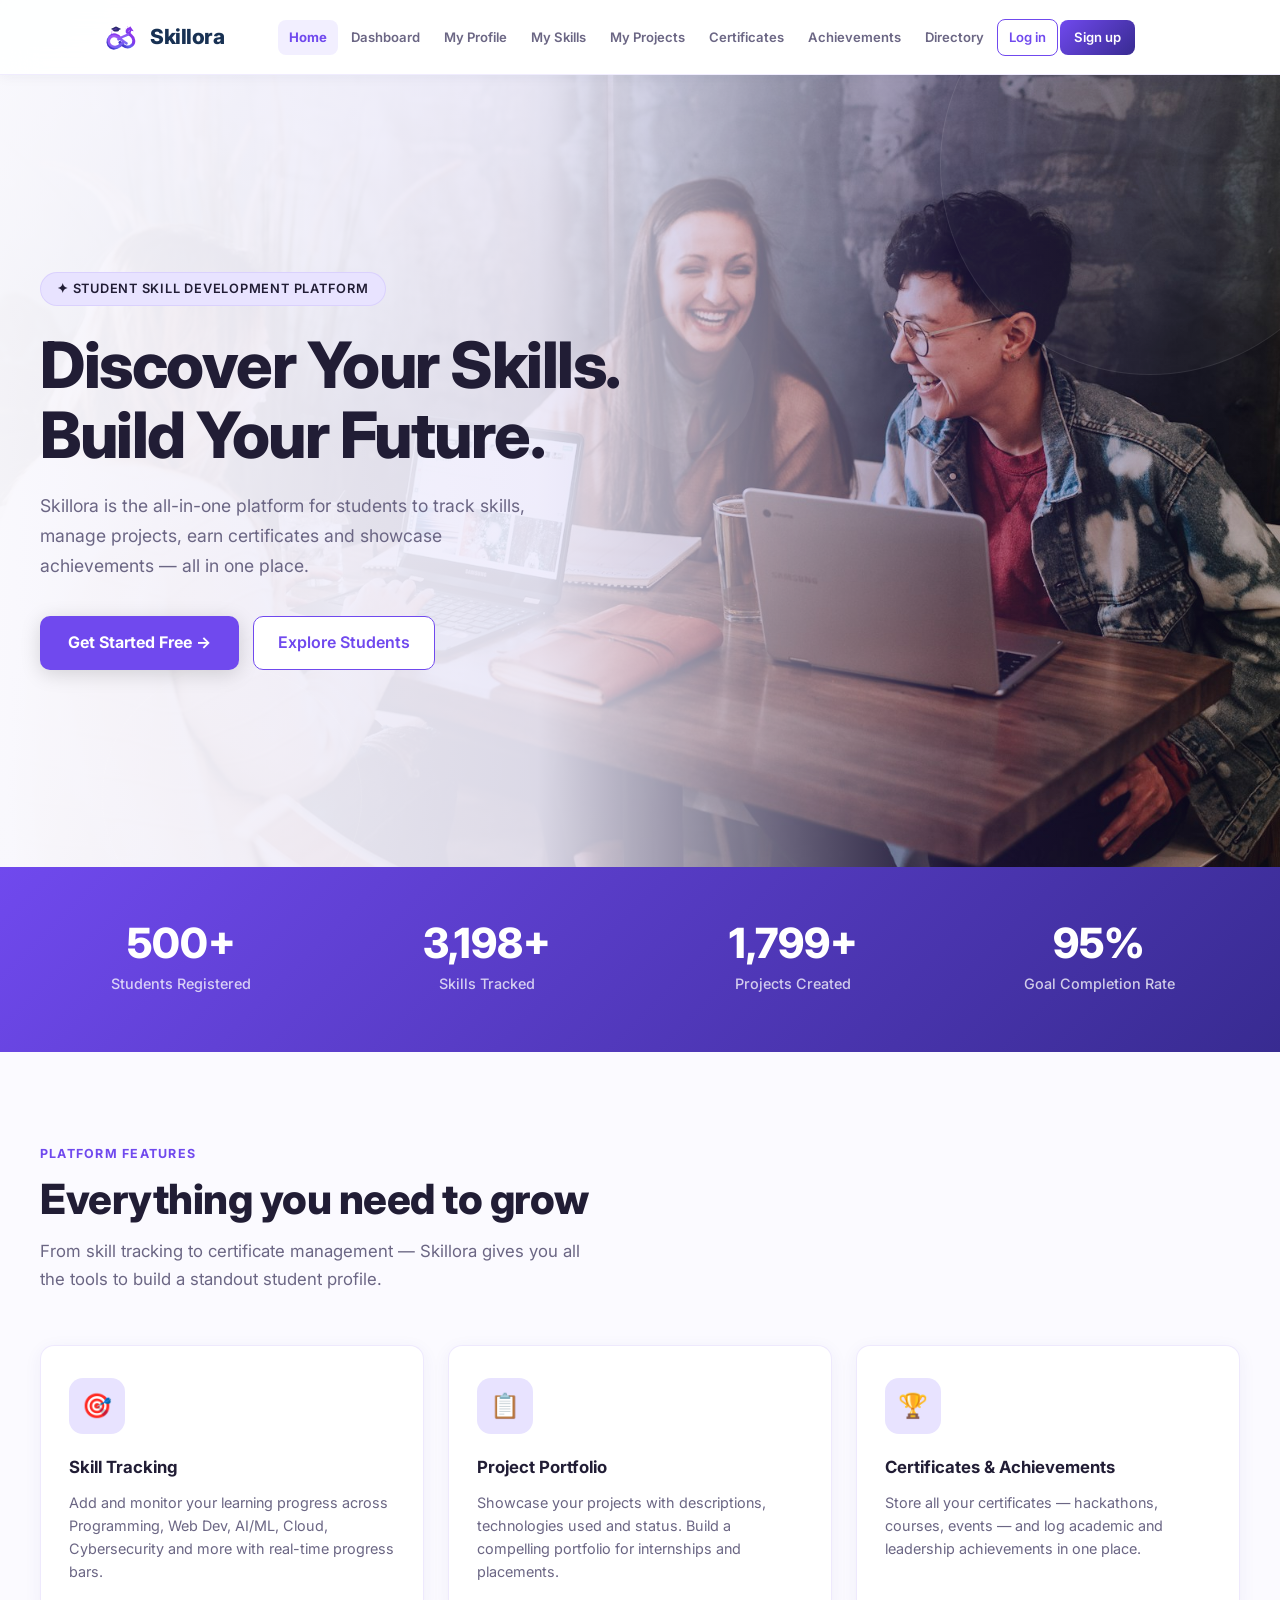
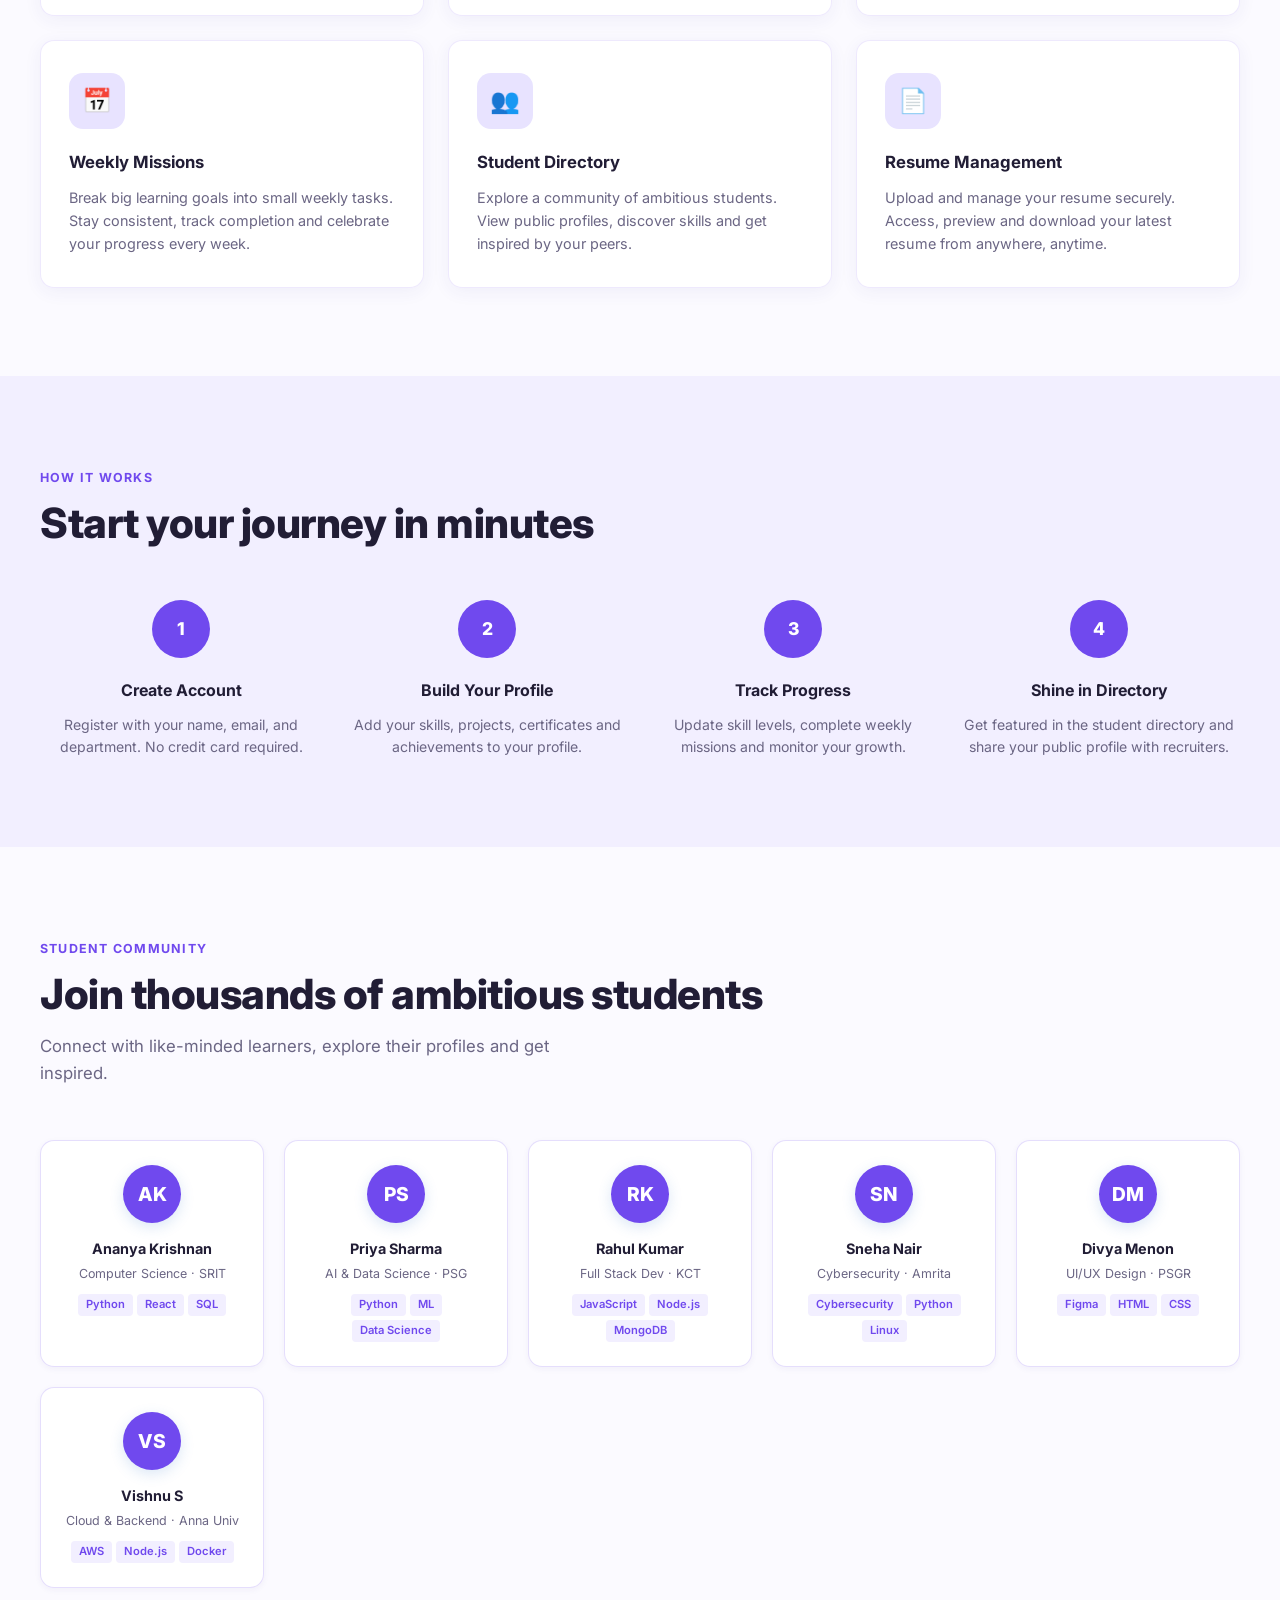
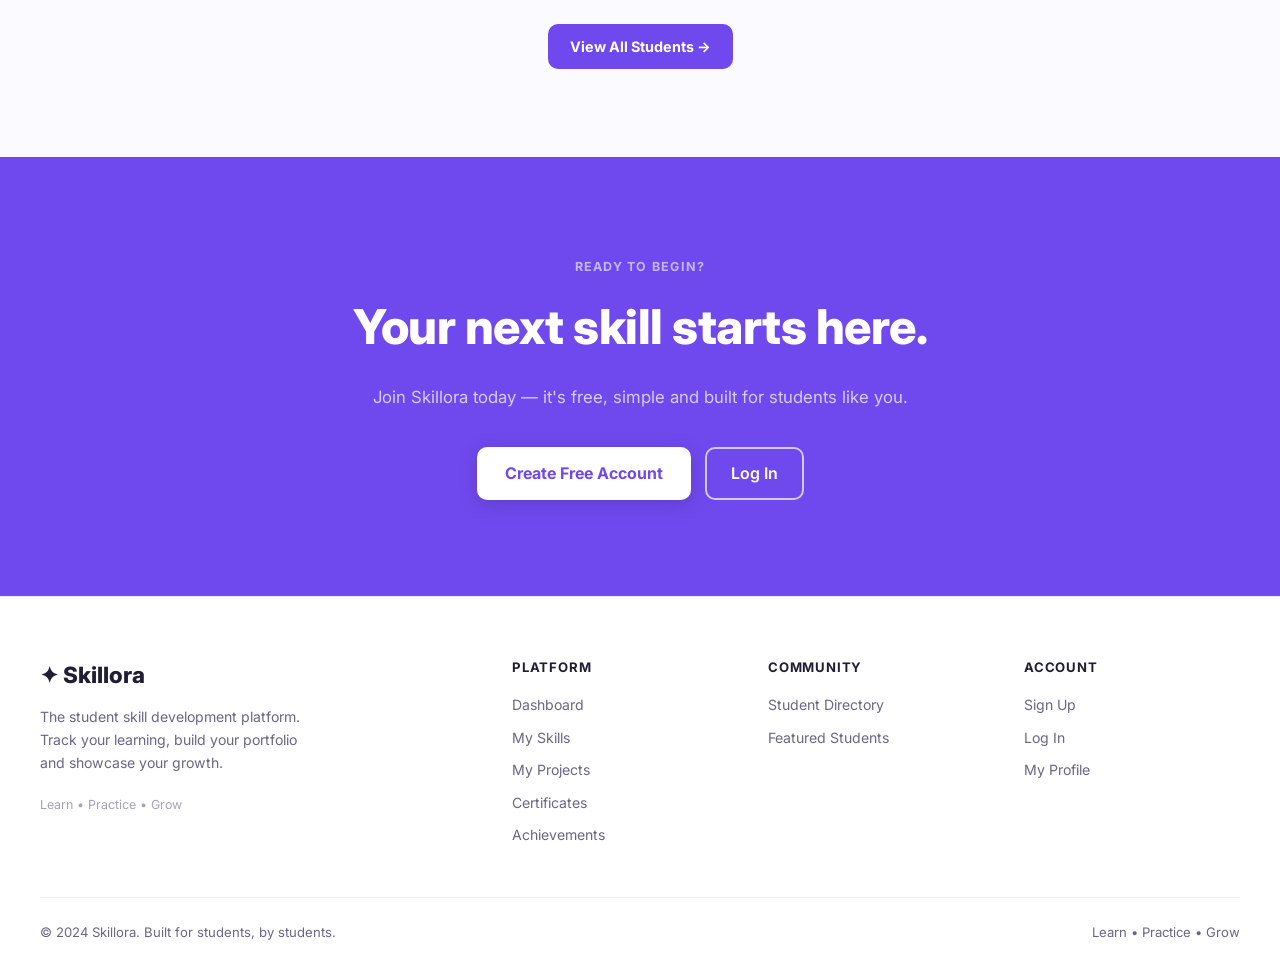
==== commit 6ae06c8c: "Organize project folder structure: assets (css, js, images) and docs" ====
--- a/index.html
+++ b/index.html
@@ -5,12 +5,12 @@
   <meta name="viewport" content="width=device-width, initial-scale=1.0">
   <meta name="description" content="Skillora — The student skill development platform. Track skills, earn certificates, manage projects and build your career profile.">
   <title>Skillora | Learn • Practice • Grow</title>
-  <link rel="icon" href="images/favicon.svg" type="image/svg+xml">
-  <link rel="stylesheet" href="css/style.css">
-  <link rel="stylesheet" href="css/skillora.css">
+  <link rel="icon" href="assets/images/favicon.svg" type="image/svg+xml">
+  <link rel="stylesheet" href="assets/css/style.css">
+  <link rel="stylesheet" href="assets/css/skillora.css">
   <link rel="preconnect" href="https://fonts.googleapis.com">
   <link href="https://fonts.googleapis.com/css2?family=Inter:wght@400;500;600;700;800&display=swap" rel="stylesheet">
-  <script src="js/app.js" defer></script>
+  <script src="assets/js/app.js" defer></script>
 </head>
 <body class="ss-page page-home">
 
@@ -20,7 +20,7 @@
 <header class="ss-header">
   <div class="ss-container ss-header-inner">
     <a class="skl-logo-wrap" href="index.html">
-      <img class="skl-logo-icon" src="images/skillora-icon.svg" alt="Skillora logo">
+      <img class="skl-logo-icon" src="assets/images/skillora-icon.svg" alt="Skillora logo">
       <span class="skl-wordmark">Skillora</span>
     </a>
 
--- a/assets/css/style.css
+++ b/assets/css/style.css
@@ -0,0 +1,8130 @@
+/* =====================================================
+   Student Skill & Achievement Hub
+===================================================== */
+
+* {
+    margin: 0;
+    padding: 0;
+    box-sizing: border-box;
+}
+
+html {
+    scroll-behavior: smooth;
+}
+
+body {
+    font-family: "Inter", sans-serif;
+    background: #F7F9FC;
+    color: #183153;
+    line-height: 1.6;
+}
+
+a {
+    text-decoration: none;
+    color: inherit;
+}
+
+img {
+    max-width: 100%;
+    display: block;
+}
+
+
+/* ================= NAVBAR ================= */
+
+.navbar {
+    position: absolute;
+    top: 0;
+    left: 0;
+    width: 100%;
+    z-index: 100;
+    padding: 22px 0;
+}
+
+.nav-container {
+    width: 90%;
+    max-width: 1250px;
+    margin: auto;
+
+    display: flex;
+    align-items: center;
+    justify-content: space-between;
+}
+
+
+/* Logo */
+
+.logo {
+    display: flex;
+    align-items: center;
+    gap: 10px;
+    font-size: 22px;
+    font-weight: 800;
+    color: #183153;
+}
+
+.logo span span {
+    color: #DCE8F5;
+}
+
+.logo-icon {
+    width: 38px;
+    height: 38px;
+
+    display: flex;
+    align-items: center;
+    justify-content: center;
+
+    border-radius: 12px;
+
+    background: linear-gradient(
+        135deg,
+        #3979CF,
+        #2F69B5
+    );
+
+    color: white;
+    font-weight: 800;
+}
+
+
+/* Navigation */
+
+.nav-links {
+    display: flex;
+    align-items: center;
+    gap: 32px;
+}
+
+.nav-links a {
+    color: rgba(255, 255, 255, 0.78);
+    font-size: 14px;
+    font-weight: 500;
+
+    transition: 0.3s;
+}
+
+.nav-links a:hover,
+.nav-links a.active {
+    color: white;
+}
+
+
+/* Navbar buttons */
+
+.nav-buttons {
+    display: flex;
+    align-items: center;
+    gap: 20px;
+}
+
+.login-link {
+    color: white;
+    font-size: 14px;
+    font-weight: 600;
+}
+
+.nav-register {
+    padding: 11px 20px;
+
+    border-radius: 10px;
+
+    background: white;
+    color: #3979CF;
+
+    font-size: 14px;
+    font-weight: 700;
+
+    transition: 0.3s;
+}
+
+.nav-register:hover {
+    transform: translateY(-2px);
+    box-shadow: 0 8px 25px rgba(0, 0, 0, 0.18);
+}
+
+
+/* ================= HERO ================= */
+
+.hero {
+    min-height: 760px;
+
+    position: relative;
+
+    display: flex;
+    align-items: center;
+
+    overflow: hidden;
+
+    background-image:
+        linear-gradient(
+            115deg,
+            rgba(20, 25, 65, 0.96),
+            rgba(55, 38, 105, 0.88),
+            rgba(70, 90, 170, 0.65)
+        ),
+        url("https://images.unsplash.com/photo-1523240795612-9a054b0db644?auto=format&fit=crop&w=2000&q=85");
+
+    background-size: cover;
+    background-position: center;
+}
+
+
+/* Decorative circles */
+
+.hero::before {
+    content: "";
+
+    position: absolute;
+
+    width: 500px;
+    height: 500px;
+
+    border-radius: 50%;
+
+    background: rgba(139, 92, 246, 0.15);
+
+    top: -180px;
+    right: -120px;
+
+    filter: blur(2px);
+}
+
+.hero::after {
+    content: "";
+
+    position: absolute;
+
+    width: 350px;
+    height: 350px;
+
+    border-radius: 50%;
+
+    background: rgba(96, 165, 250, 0.12);
+
+    bottom: -180px;
+    left: -100px;
+}
+
+
+/* Hero content */
+
+.hero-content {
+    position: relative;
+    z-index: 3;
+
+    width: 90%;
+    max-width: 1250px;
+
+    margin: auto;
+
+    padding-top: 80px;
+}
+
+.hero-badge {
+    display: inline-block;
+
+    padding: 8px 15px;
+
+    border: 1px solid rgba(255, 255, 255, 0.25);
+
+    border-radius: 30px;
+
+    background: rgba(255, 255, 255, 0.08);
+
+    color: #ddd6fe;
+
+    font-size: 13px;
+    font-weight: 600;
+
+    backdrop-filter: blur(10px);
+}
+
+
+.hero h1 {
+    max-width: 700px;
+
+    margin-top: 22px;
+
+    color: white;
+
+    font-size: clamp(45px, 6vw, 76px);
+
+    line-height: 1.05;
+
+    letter-spacing: -3px;
+
+    font-weight: 800;
+}
+
+.hero h1 span {
+    color: #c4b5fd;
+}
+
+
+.hero-content > p {
+    max-width: 620px;
+
+    margin-top: 25px;
+
+    color: rgba(255, 255, 255, 0.75);
+
+    font-size: 17px;
+
+    line-height: 1.8;
+}
+
+
+/* Hero buttons */
+
+.hero-buttons {
+    display: flex;
+    gap: 15px;
+
+    margin-top: 32px;
+}
+
+.primary-button,
+.secondary-button {
+    display: inline-flex;
+
+    align-items: center;
+    justify-content: center;
+
+    gap: 12px;
+
+    padding: 14px 23px;
+
+    border-radius: 11px;
+
+    font-size: 14px;
+    font-weight: 700;
+
+    transition: 0.3s;
+}
+
+.primary-button {
+    background: white;
+    color: #3979CF;
+}
+
+.primary-button:hover {
+    transform: translateY(-3px);
+
+    box-shadow:
+        0 12px 30px rgba(0, 0, 0, 0.2);
+}
+
+.secondary-button {
+    color: white;
+
+    border: 1px solid rgba(255, 255, 255, 0.3);
+
+    background: rgba(255, 255, 255, 0.08);
+
+    backdrop-filter: blur(10px);
+}
+
+.secondary-button:hover {
+    background: rgba(255, 255, 255, 0.15);
+
+    transform: translateY(-3px);
+}
+
+
+/* Trust statistics */
+
+.hero-trust {
+    display: flex;
+
+    gap: 40px;
+
+    margin-top: 55px;
+}
+
+.trust-item {
+    display: flex;
+    flex-direction: column;
+}
+
+.trust-item strong {
+    color: white;
+
+    font-size: 24px;
+}
+
+.trust-item span {
+    color: rgba(255, 255, 255, 0.55);
+
+    font-size: 12px;
+}
+
+
+/* ================= SECTIONS ================= */
+
+.features-section,
+.how-section {
+    padding: 110px 5%;
+}
+
+.section-heading {
+    max-width: 700px;
+
+    margin: 0 auto 60px;
+
+    text-align: center;
+}
+
+.section-label {
+    color: #2F69B5;
+
+    font-size: 12px;
+
+    font-weight: 800;
+
+    letter-spacing: 2px;
+}
+
+.section-heading h2 {
+    margin-top: 12px;
+
+    font-size: clamp(30px, 4vw, 46px);
+
+    line-height: 1.2;
+
+    letter-spacing: -1.5px;
+}
+
+.section-heading h2 span {
+    color: #2F69B5;
+}
+
+.section-heading p {
+    margin-top: 15px;
+
+    color: #697386;
+
+    font-size: 15px;
+}
+
+
+/* ================= FEATURE CARDS ================= */
+
+.feature-grid {
+    max-width: 1250px;
+
+    margin: auto;
+
+    display: grid;
+
+    grid-template-columns: repeat(4, 1fr);
+
+    gap: 20px;
+}
+
+.feature-card {
+    padding: 30px;
+
+    border: 1px solid #e9eaf0;
+
+    border-radius: 18px;
+
+    background: white;
+
+    transition: 0.3s;
+}
+
+.feature-card:hover {
+    transform: translateY(-8px);
+
+    box-shadow:
+        0 20px 45px rgba(32, 38, 65, 0.1);
+
+    border-color: transparent;
+}
+
+.feature-icon {
+    width: 52px;
+    height: 52px;
+
+    display: flex;
+    align-items: center;
+    justify-content: center;
+
+    border-radius: 14px;
+
+    font-size: 23px;
+}
+
+.feature-icon.purple {
+    background: #f1edff;
+}
+
+.feature-icon.blue {
+    background: #eaf4ff;
+}
+
+.feature-icon.orange {
+    background: #fff4e8;
+}
+
+.feature-icon.green {
+    background: #eafaf1;
+}
+
+.feature-card h3 {
+    margin-top: 22px;
+
+    font-size: 18px;
+}
+
+.feature-card p {
+    margin-top: 10px;
+
+    color: #70798a;
+
+    font-size: 13px;
+
+    line-height: 1.7;
+}
+
+.feature-card a {
+    display: inline-block;
+
+    margin-top: 20px;
+
+    color: #2F69B5;
+
+    font-size: 12px;
+
+    font-weight: 700;
+}
+
+
+/* ================= HOW IT WORKS ================= */
+
+.how-section {
+    background: #f0efff;
+}
+
+.steps {
+    max-width: 1050px;
+
+    margin: auto;
+
+    display: grid;
+
+    grid-template-columns: repeat(3, 1fr);
+
+    gap: 25px;
+}
+
+.step {
+    display: flex;
+
+    gap: 18px;
+
+    padding: 25px;
+
+    border-radius: 18px;
+
+    background: rgba(255, 255, 255, 0.75);
+
+    border: 1px solid rgba(255, 255, 255, 0.8);
+}
+
+.step-number {
+    font-size: 27px;
+
+    font-weight: 800;
+
+    color: #2F69B5;
+}
+
+.step h3 {
+    font-size: 16px;
+}
+
+.step p {
+    margin-top: 6px;
+
+    color: #737b8c;
+
+    font-size: 12px;
+}
+
+
+/* ================= CTA ================= */
+
+.cta-section {
+    padding: 110px 5%;
+
+    background:
+        linear-gradient(
+            135deg,
+            #27234f,
+            #4f46a5
+        );
+
+    text-align: center;
+}
+
+.cta-content {
+    max-width: 700px;
+
+    margin: auto;
+}
+
+.cta-section .section-label {
+    color: #c4b5fd;
+}
+
+.cta-section h2 {
+    margin-top: 14px;
+
+    color: white;
+
+    font-size: clamp(32px, 5vw, 55px);
+
+    line-height: 1.15;
+}
+
+.cta-section h2 span {
+    color: #c4b5fd;
+}
+
+.cta-section p {
+    max-width: 550px;
+
+    margin: 20px auto 30px;
+
+    color: rgba(255, 255, 255, 0.7);
+
+    font-size: 14px;
+}
+
+
+/* ================= FOOTER ================= */
+
+.footer {
+    padding: 60px 5% 25px;
+
+    background: #121426;
+
+    color: white;
+}
+
+.footer-container {
+    max-width: 1250px;
+
+    margin: auto;
+
+    display: flex;
+
+    justify-content: space-between;
+
+    gap: 50px;
+}
+
+.footer-brand {
+    max-width: 350px;
+}
+
+.footer-brand p {
+    margin-top: 15px;
+
+    color: #85899b;
+
+    font-size: 13px;
+}
+
+.footer-links {
+    display: flex;
+
+    gap: 100px;
+}
+
+.footer-links div {
+    display: flex;
+    flex-direction: column;
+
+    gap: 10px;
+}
+
+.footer-links h4 {
+    margin-bottom: 5px;
+
+    font-size: 13px;
+}
+
+.footer-links a {
+    color: #85899b;
+
+    font-size: 12px;
+
+    transition: 0.3s;
+}
+
+.footer-links a:hover {
+    color: white;
+}
+
+.footer-bottom {
+    max-width: 1250px;
+
+    margin: 45px auto 0;
+
+    padding-top: 20px;
+
+    border-top: 1px solid rgba(255, 255, 255, 0.08);
+
+    display: flex;
+
+    justify-content: space-between;
+
+    color: #686d7d;
+
+    font-size: 11px;
+}
+
+
+/* ================= RESPONSIVE ================= */
+
+@media (max-width: 1050px) {
+
+    .nav-links {
+        gap: 18px;
+    }
+
+    .feature-grid {
+        grid-template-columns: repeat(2, 1fr);
+    }
+
+    .steps {
+        grid-template-columns: 1fr;
+    }
+
+}
+
+
+@media (max-width: 800px) {
+
+    .nav-links {
+        display: none;
+    }
+
+    .hero-content {
+        padding-top: 120px;
+    }
+
+    .hero-trust {
+        gap: 25px;
+    }
+
+    .footer-container {
+        flex-direction: column;
+    }
+
+    .footer-links {
+        gap: 60px;
+    }
+
+}
+
+
+@media (max-width: 550px) {
+
+    .nav-buttons .login-link {
+        display: none;
+    }
+
+    .nav-register {
+        padding: 9px 13px;
+    }
+
+    .hero h1 {
+        letter-spacing: -2px;
+    }
+
+    .hero-buttons {
+        flex-direction: column;
+        align-items: stretch;
+    }
+
+    .hero-trust {
+        flex-wrap: wrap;
+    }
+
+    .feature-grid {
+        grid-template-columns: 1fr;
+    }
+
+    .footer-links {
+        flex-direction: column;
+        gap: 30px;
+    }
+
+    .footer-bottom {
+        flex-direction: column;
+        gap: 8px;
+    }
+
+}
+
+/* =====================================================
+   LOGIN PAGE
+===================================================== */
+
+
+/* ================= AUTH PAGE ================= */
+
+.auth-page {
+    min-height: 100vh;
+
+    position: relative;
+
+    overflow-x: hidden;
+
+    background: #17152e;
+}
+
+
+/* ================= BACKGROUND ================= */
+
+.auth-background {
+    position: fixed;
+
+    inset: 0;
+
+    z-index: -2;
+
+    background-image:
+        linear-gradient(
+            135deg,
+            rgba(25, 22, 62, 0.94),
+            rgba(72, 55, 130, 0.88)
+        ),
+        url("https://images.unsplash.com/photo-1516321318423-f06f85e504b3?auto=format&fit=crop&w=2000&q=85");
+
+    background-size: cover;
+
+    background-position: center;
+}
+
+
+.auth-overlay {
+    position: absolute;
+
+    inset: 0;
+
+    background:
+        radial-gradient(
+            circle at 20% 30%,
+            rgba(139, 92, 246, 0.25),
+            transparent 35%
+        ),
+        radial-gradient(
+            circle at 80% 70%,
+            rgba(59, 130, 246, 0.18),
+            transparent 35%
+        );
+}
+
+
+/* ================= DECORATIVE CIRCLES ================= */
+
+.auth-circle {
+    position: absolute;
+
+    border-radius: 50%;
+
+    filter: blur(2px);
+}
+
+.circle-one {
+    width: 350px;
+
+    height: 350px;
+
+    top: -120px;
+
+    left: -100px;
+
+    background: rgba(139, 92, 246, 0.12);
+}
+
+.circle-two {
+    width: 300px;
+
+    height: 300px;
+
+    right: -80px;
+
+    bottom: -100px;
+
+    background: rgba(96, 165, 250, 0.12);
+}
+
+
+/* ================= AUTH NAVBAR ================= */
+
+.auth-navbar {
+    position: absolute;
+
+    top: 0;
+
+    left: 0;
+
+    width: 100%;
+
+    padding: 25px 5%;
+
+    display: flex;
+
+    align-items: center;
+
+    justify-content: space-between;
+
+    z-index: 10;
+}
+
+
+.auth-logo {
+    display: flex;
+
+    align-items: center;
+
+    gap: 10px;
+
+    color: white;
+
+    font-size: 21px;
+
+    font-weight: 800;
+}
+
+
+.auth-logo > span:last-child > span {
+    color: #c4b5fd;
+}
+
+
+.auth-logo .logo-icon {
+    width: 37px;
+
+    height: 37px;
+
+    display: flex;
+
+    align-items: center;
+
+    justify-content: center;
+
+    border-radius: 11px;
+
+    background:
+        linear-gradient(
+            135deg,
+            #3979CF,
+            #2F69B5
+        );
+
+    color: white;
+}
+
+
+.back-home {
+    color: rgba(255, 255, 255, 0.75);
+
+    font-size: 13px;
+
+    font-weight: 600;
+
+    transition: 0.3s;
+}
+
+
+.back-home:hover {
+    color: white;
+
+    transform: translateX(-3px);
+}
+
+
+/* ================= LOGIN WRAPPER ================= */
+
+.login-wrapper {
+    min-height: 100vh;
+
+    display: flex;
+
+    align-items: center;
+
+    justify-content: center;
+
+    padding: 110px 20px 80px;
+}
+
+
+/* ================= LOGIN CARD ================= */
+
+.login-card {
+    width: 100%;
+
+    max-width: 450px;
+
+    padding: 42px;
+
+    border-radius: 25px;
+
+    background:
+        rgba(255, 255, 255, 0.96);
+
+    border:
+        1px solid rgba(255, 255, 255, 0.5);
+
+    box-shadow:
+        0 35px 90px rgba(0, 0, 0, 0.35);
+
+    backdrop-filter: blur(20px);
+
+    animation: loginAppear 0.7s ease;
+}
+
+
+@keyframes loginAppear {
+
+    from {
+        opacity: 0;
+
+        transform:
+            translateY(25px)
+            scale(0.98);
+    }
+
+    to {
+        opacity: 1;
+
+        transform:
+            translateY(0)
+            scale(1);
+    }
+
+}
+
+
+/* ================= LOGIN HEADING ================= */
+
+.login-heading {
+    text-align: center;
+}
+
+
+.login-icon {
+    width: 55px;
+
+    height: 55px;
+
+    margin: 0 auto 18px;
+
+    display: flex;
+
+    align-items: center;
+
+    justify-content: center;
+
+    border-radius: 16px;
+
+    background:
+        linear-gradient(
+            135deg,
+            #3979CF,
+            #2F69B5
+        );
+
+    color: white;
+
+    font-size: 22px;
+
+    font-weight: 800;
+
+    box-shadow:
+        0 10px 25px rgba(99, 102, 241, 0.3);
+}
+
+
+.login-label {
+    color: #2F69B5;
+
+    font-size: 10px;
+
+    font-weight: 800;
+
+    letter-spacing: 2px;
+}
+
+
+.login-heading h1 {
+    margin-top: 8px;
+
+    color: #171a2b;
+
+    font-size: 31px;
+
+    letter-spacing: -1px;
+}
+
+
+.login-heading p {
+    margin-top: 10px;
+
+    color: #73798a;
+
+    font-size: 13px;
+
+    line-height: 1.7;
+}
+
+
+/* ================= FORM ================= */
+
+.login-form {
+    margin-top: 30px;
+}
+
+
+.form-group {
+    margin-bottom: 20px;
+}
+
+
+.form-group label,
+.password-label label {
+    display: block;
+
+    margin-bottom: 8px;
+
+    color: #292d3d;
+
+    font-size: 12px;
+
+    font-weight: 700;
+}
+
+
+.form-group input {
+    width: 100%;
+
+    padding: 14px 15px;
+
+    border:
+        1px solid #e2e4eb;
+
+    border-radius: 11px;
+
+    outline: none;
+
+    background: #f8f9fc;
+
+    color: #202334;
+
+    font-family: inherit;
+
+    font-size: 13px;
+
+    transition: 0.3s;
+}
+
+
+.form-group input::placeholder {
+    color: #a2a7b4;
+}
+
+
+.form-group input:focus {
+    border-color: #3979CF;
+
+    background: white;
+
+    box-shadow:
+        0 0 0 4px rgba(139, 92, 246, 0.09);
+}
+
+
+/* ================= PASSWORD LABEL ================= */
+
+.password-label {
+    display: flex;
+
+    justify-content: space-between;
+
+    align-items: center;
+}
+
+
+.password-label label {
+    margin-bottom: 8px;
+}
+
+
+.password-label a {
+    color: #2F69B5;
+
+    font-size: 11px;
+
+    font-weight: 600;
+
+    transition: 0.3s;
+}
+
+
+.password-label a:hover {
+    color: #4338ca;
+}
+
+
+/* ================= REMEMBER ================= */
+
+.login-options {
+    margin-top: 3px;
+
+    margin-bottom: 22px;
+}
+
+
+.remember {
+    display: flex;
+
+    align-items: center;
+
+    gap: 8px;
+
+    color: #707789;
+
+    font-size: 12px;
+
+    cursor: pointer;
+}
+
+
+.remember input {
+    width: 15px;
+
+    height: 15px;
+
+    accent-color: #2F69B5;
+
+    cursor: pointer;
+}
+
+
+/* ================= LOGIN BUTTON ================= */
+
+.login-button {
+    width: 100%;
+
+    padding: 14px;
+
+    border: none;
+
+    border-radius: 11px;
+
+    background:
+        linear-gradient(
+            135deg,
+            #3979CF,
+            #3979CF
+        );
+
+    color: white;
+
+    font-family: inherit;
+
+    font-size: 13px;
+
+    font-weight: 700;
+
+    cursor: pointer;
+
+    display: flex;
+
+    align-items: center;
+
+    justify-content: center;
+
+    gap: 10px;
+
+    transition: 0.3s;
+
+    box-shadow:
+        0 10px 25px rgba(79, 70, 229, 0.25);
+}
+
+
+.login-button:hover {
+    transform: translateY(-2px);
+
+    box-shadow:
+        0 15px 30px rgba(79, 70, 229, 0.35);
+}
+
+
+.login-button:active {
+    transform: translateY(0);
+}
+
+
+/* ================= DIVIDER ================= */
+
+.login-divider {
+    position: relative;
+
+    margin: 27px 0;
+
+    text-align: center;
+}
+
+
+.login-divider::before {
+    content: "";
+
+    position: absolute;
+
+    top: 50%;
+
+    left: 0;
+
+    width: 100%;
+
+    height: 1px;
+
+    background: #e8e9ef;
+}
+
+
+.login-divider span {
+    position: relative;
+
+    padding: 0 12px;
+
+    background: white;
+
+    color: #a0a5b2;
+
+    font-size: 10px;
+
+    font-weight: 700;
+}
+
+
+/* ================= REGISTER ================= */
+
+.register-prompt {
+    text-align: center;
+}
+
+
+.register-prompt p {
+    color: #7a8090;
+
+    font-size: 12px;
+}
+
+
+.register-prompt a {
+    display: inline-block;
+
+    margin-top: 7px;
+
+    color: #2F69B5;
+
+    font-size: 12px;
+
+    font-weight: 700;
+
+    transition: 0.3s;
+}
+
+
+.register-prompt a:hover {
+    color: #4338ca;
+
+    transform: translateX(2px);
+}
+
+
+/* ================= SECURITY NOTE ================= */
+
+.security-note {
+    display: flex;
+
+    align-items: center;
+
+    gap: 9px;
+
+    margin-top: 28px;
+
+    padding: 12px;
+
+    border-radius: 10px;
+
+    background: #f6f7fb;
+}
+
+
+.security-note span {
+    font-size: 14px;
+}
+
+
+.security-note p {
+    color: #8a8f9e;
+
+    font-size: 9px;
+
+    line-height: 1.5;
+}
+
+
+/* ================= AUTH FOOTER ================= */
+
+.auth-footer {
+    position: absolute;
+
+    bottom: 18px;
+
+    left: 0;
+
+    width: 100%;
+
+    padding: 0 5%;
+
+    display: flex;
+
+    justify-content: space-between;
+
+    color: rgba(255, 255, 255, 0.45);
+
+    font-size: 10px;
+}
+
+
+/* ================= LOGIN RESPONSIVE ================= */
+
+@media (max-width: 600px) {
+
+    .auth-navbar {
+        padding: 20px;
+    }
+
+    .back-home {
+        font-size: 11px;
+    }
+
+    .login-wrapper {
+        padding: 100px 15px 70px;
+    }
+
+    .login-card {
+        padding: 30px 23px;
+
+        border-radius: 20px;
+    }
+
+    .login-heading h1 {
+        font-size: 27px;
+    }
+
+    .auth-footer {
+        justify-content: center;
+    }
+
+    .auth-footer span:last-child {
+        display: none;
+    }
+
+}
+/* =====================================================
+   REGISTER PAGE
+===================================================== */
+
+.register-wrapper {
+    min-height: 100vh;
+
+    display: flex;
+
+    align-items: center;
+
+    justify-content: center;
+
+    padding: 110px 20px 80px;
+}
+
+
+.register-card {
+    width: 100%;
+
+    max-width: 650px;
+
+    padding: 42px;
+
+    border-radius: 25px;
+
+    background: rgba(255, 255, 255, 0.96);
+
+    border: 1px solid rgba(255, 255, 255, 0.5);
+
+    box-shadow:
+        0 35px 90px rgba(0, 0, 0, 0.35);
+
+    backdrop-filter: blur(20px);
+
+    animation: loginAppear 0.7s ease;
+}
+
+
+/* ================= HEADING ================= */
+
+.register-heading {
+    text-align: center;
+
+    max-width: 500px;
+
+    margin: auto;
+}
+
+
+.register-heading h1 {
+    margin-top: 8px;
+
+    color: #171a2b;
+
+    font-size: 31px;
+
+    letter-spacing: -1px;
+}
+
+
+.register-heading p {
+    margin-top: 10px;
+
+    color: #73798a;
+
+    font-size: 13px;
+
+    line-height: 1.7;
+}
+
+
+/* ================= REGISTER FORM ================= */
+
+.register-form {
+    margin-top: 30px;
+}
+
+
+.form-row {
+    display: grid;
+
+    grid-template-columns: 1fr 1fr;
+
+    gap: 16px;
+}
+
+
+.register-form .form-group {
+    margin-bottom: 18px;
+}
+
+
+.register-form select {
+    width: 100%;
+
+    padding: 14px 15px;
+
+    border: 1px solid #e2e4eb;
+
+    border-radius: 11px;
+
+    outline: none;
+
+    background: #f8f9fc;
+
+    color: #555b6e;
+
+    font-family: inherit;
+
+    font-size: 13px;
+
+    cursor: pointer;
+
+    transition: 0.3s;
+}
+
+
+.register-form select:focus {
+    border-color: #3979CF;
+
+    background: white;
+
+    box-shadow:
+        0 0 0 4px rgba(139, 92, 246, 0.09);
+}
+
+
+/* ================= TERMS ================= */
+
+.terms-check {
+    display: flex;
+
+    align-items: flex-start;
+
+    gap: 9px;
+
+    margin: 4px 0 20px;
+
+    color: #73798a;
+
+    font-size: 11px;
+
+    line-height: 1.5;
+
+    cursor: pointer;
+}
+
+
+.terms-check input {
+    width: 15px;
+
+    height: 15px;
+
+    margin-top: 1px;
+
+    accent-color: #2F69B5;
+
+    cursor: pointer;
+}
+
+
+/* ================= REGISTER BUTTON ================= */
+
+.register-button {
+    margin-top: 3px;
+}
+
+
+/* ================= RESPONSIVE ================= */
+
+@media (max-width: 650px) {
+
+    .register-card {
+        padding: 30px 22px;
+
+        border-radius: 20px;
+    }
+
+    .form-row {
+        grid-template-columns: 1fr;
+
+        gap: 0;
+    }
+
+    .register-heading h1 {
+        font-size: 27px;
+    }
+
+}
+
+/* =====================================================
+   STUDENT DASHBOARD
+===================================================== */
+
+.dashboard-page {
+    background: #f5f6fa;
+    color: #1c2030;
+}
+
+
+/* ================= SIDEBAR ================= */
+
+.sidebar {
+    position: fixed;
+
+    top: 0;
+    left: 0;
+
+    width: 245px;
+    height: 100vh;
+
+    padding: 28px 18px;
+
+    background: #17152f;
+
+    color: white;
+
+    display: flex;
+    flex-direction: column;
+
+    z-index: 100;
+
+    box-shadow: 5px 0 25px rgba(20, 20, 40, 0.08);
+}
+
+
+.dashboard-logo {
+    display: flex;
+    align-items: center;
+    gap: 10px;
+    padding: 0 12px;
+    color: #183153;
+    font-size: 21px;
+    font-weight: 800;
+}
+
+
+.dashboard-logo > span:last-child > span {
+    color: #DCE8F5;
+}
+
+
+.dashboard-logo .logo-icon {
+    width: 38px;
+    height: 38px;
+    display: flex;
+    align-items: center;
+    justify-content: center;
+    border-radius: 50%;
+    background: none;
+}
+
+
+/* ================= SIDEBAR PROFILE ================= */
+
+.sidebar-profile {
+    margin-top: 35px;
+
+    padding: 15px;
+
+    display: flex;
+    align-items: center;
+
+    gap: 11px;
+
+    border-radius: 13px;
+
+    background: rgba(255, 255, 255, 0.07);
+}
+
+
+.sidebar-avatar {
+    width: 40px;
+    height: 40px;
+
+    display: flex;
+    align-items: center;
+    justify-content: center;
+
+    flex-shrink: 0;
+
+    border-radius: 50%;
+
+    background: linear-gradient(
+        135deg,
+        #c4b5fd,
+        #818cf8
+    );
+
+    color: #312e81;
+
+    font-size: 11px;
+    font-weight: 800;
+}
+
+
+.sidebar-profile h3 {
+    font-size: 11px;
+
+    white-space: nowrap;
+
+    overflow: hidden;
+
+    text-overflow: ellipsis;
+}
+
+
+.sidebar-profile p {
+    margin-top: 2px;
+
+    color: #8d90a5;
+
+    font-size: 10px;
+}
+
+
+/* ================= SIDEBAR NAV ================= */
+
+.sidebar-nav {
+    margin-top: 28px;
+
+    flex: 1;
+
+    overflow-y: auto;
+}
+
+
+.nav-title {
+    padding: 0 12px;
+
+    color: #686b82;
+
+    font-size: 9px;
+
+    font-weight: 800;
+
+    letter-spacing: 1.5px;
+}
+
+
+.sidebar-link {
+    display: flex;
+
+    align-items: center;
+
+    gap: 12px;
+
+    margin-top: 6px;
+
+    padding: 11px 13px;
+
+    border-radius: 9px;
+
+    color: #9b9daf;
+
+    font-size: 12px;
+
+    font-weight: 500;
+
+    transition: 0.3s;
+}
+
+
+.sidebar-link span {
+    width: 18px;
+
+    text-align: center;
+
+    font-size: 14px;
+}
+
+
+.sidebar-link:hover {
+    color: white;
+
+    background: rgba(255, 255, 255, 0.07);
+}
+
+
+.sidebar-link.active {
+    color: white;
+
+    background: linear-gradient(
+        135deg,
+        #6d5bd0,
+        #5948b7
+    );
+
+    box-shadow:
+        0 7px 18px rgba(89, 72, 183, 0.25);
+}
+
+
+.second-title {
+    margin-top: 28px;
+}
+
+
+.sidebar-bottom {
+    padding-top: 15px;
+
+    border-top: 1px solid rgba(255, 255, 255, 0.08);
+}
+
+
+.logout-link:hover {
+    color: #fca5a5;
+}
+
+
+/* ================= MAIN ================= */
+
+.dashboard-main {
+    margin-left: 245px;
+
+    min-height: 100vh;
+
+    padding: 35px 42px;
+}
+
+
+/* ================= TOPBAR ================= */
+
+.dashboard-topbar {
+    display: flex;
+
+    align-items: center;
+
+    justify-content: space-between;
+
+    gap: 20px;
+}
+
+
+.welcome-small {
+    color: #7a8092;
+
+    font-size: 9px;
+
+    font-weight: 800;
+
+    letter-spacing: 1.5px;
+}
+
+
+.dashboard-topbar h1 {
+    margin-top: 5px;
+
+    color: #1d2130;
+
+    font-size: 25px;
+
+    letter-spacing: -0.7px;
+}
+
+
+.topbar-actions {
+    display: flex;
+
+    align-items: center;
+
+    gap: 15px;
+}
+
+
+.view-profile-btn {
+    padding: 10px 15px;
+
+    border: 1px solid #E2E8F0;
+
+    border-radius: 9px;
+
+    background: white;
+
+    color: #183153;
+
+    font-size: 11px;
+
+    font-weight: 600;
+
+    transition: 0.3s;
+}
+
+
+.view-profile-btn:hover {
+    border-color: #3979CF;
+
+    color: #2F69B5;
+}
+
+
+.topbar-avatar {
+    width: 38px;
+    height: 38px;
+
+    display: flex;
+    align-items: center;
+    justify-content: center;
+
+    border-radius: 50%;
+
+    background: #e9e5ff;
+
+    color: #5b4ac5;
+
+    font-size: 11px;
+
+    font-weight: 800;
+}
+
+
+/* ================= PROFILE BANNER ================= */
+
+.profile-banner {
+    margin-top: 30px;
+
+    padding: 25px 30px;
+
+    display: flex;
+
+    align-items: center;
+
+    justify-content: space-between;
+
+    border-radius: 17px;
+
+    background:
+        linear-gradient(
+            120deg,
+            #5c4bb8,
+            #7666d3
+        );
+
+    color: white;
+
+    box-shadow:
+        0 12px 30px rgba(92, 75, 184, 0.15);
+}
+
+
+.banner-label {
+    font-size: 9px;
+
+    font-weight: 800;
+
+    letter-spacing: 1.5px;
+
+    color: #dcd7ff;
+}
+
+
+.profile-banner h2 {
+    margin-top: 5px;
+
+    font-size: 20px;
+}
+
+
+.profile-banner p {
+    max-width: 600px;
+
+    margin-top: 5px;
+
+    color: rgba(255, 255, 255, 0.7);
+
+    font-size: 11px;
+}
+
+
+.completion-circle {
+    width: 82px;
+    height: 82px;
+
+    flex-shrink: 0;
+
+    display: flex;
+
+    flex-direction: column;
+
+    align-items: center;
+
+    justify-content: center;
+
+    border-radius: 50%;
+
+    border: 6px solid rgba(255, 255, 255, 0.25);
+
+    background: rgba(255, 255, 255, 0.1);
+}
+
+
+.completion-circle strong {
+    font-size: 19px;
+}
+
+
+.completion-circle span {
+    font-size: 8px;
+
+    color: rgba(255, 255, 255, 0.7);
+}
+
+
+/* ================= STATISTICS ================= */
+
+.dashboard-stats {
+    margin-top: 22px;
+
+    display: grid;
+
+    grid-template-columns: repeat(4, 1fr);
+
+    gap: 17px;
+}
+
+
+.stat-card {
+    padding: 20px;
+
+    display: flex;
+
+    align-items: center;
+
+    gap: 15px;
+
+    background: white;
+
+    border: 1px solid #e9eaf0;
+
+    border-radius: 14px;
+
+    transition: 0.3s;
+}
+
+
+.stat-card:hover {
+    transform: translateY(-4px);
+
+    box-shadow:
+        0 15px 30px rgba(31, 37, 60, 0.07);
+}
+
+
+.stat-icon {
+    width: 43px;
+    height: 43px;
+
+    flex-shrink: 0;
+
+    display: flex;
+    align-items: center;
+    justify-content: center;
+
+    border-radius: 11px;
+
+    font-size: 17px;
+}
+
+
+.stat-icon.purple {
+    background: #f0ecff;
+
+    color: #705bd1;
+}
+
+
+.stat-icon.blue {
+    background: #eaf4ff;
+
+    color: #3985db;
+}
+
+
+.stat-icon.orange {
+    background: #fff2e5;
+
+    color: #e99343;
+}
+
+
+.stat-icon.green {
+    background: #e9f9ef;
+
+    color: #35a65c;
+}
+
+
+.stat-card p {
+    color: #7d8292;
+
+    font-size: 10px;
+}
+
+
+.stat-card h2 {
+    margin-top: 1px;
+
+    font-size: 23px;
+}
+
+
+.stat-note {
+    display: block;
+
+    margin-top: 2px;
+
+    color: #9a9eac;
+
+    font-size: 8px;
+}
+
+
+.verified-text {
+    color: #36a55d;
+}
+
+
+/* ================= DASHBOARD GRID ================= */
+
+.dashboard-grid {
+    margin-top: 22px;
+
+    display: grid;
+
+    grid-template-columns: 1fr 1fr;
+
+    gap: 20px;
+}
+
+
+.dashboard-panel {
+    padding: 25px;
+
+    background: white;
+
+    border: 1px solid #e9eaf0;
+
+    border-radius: 16px;
+}
+
+
+/* ================= PANEL HEADING ================= */
+
+.panel-heading {
+    display: flex;
+
+    align-items: center;
+
+    justify-content: space-between;
+
+    gap: 15px;
+}
+
+
+.panel-heading p {
+    color: #8a8e9c;
+
+    font-size: 8px;
+
+    font-weight: 800;
+
+    letter-spacing: 1.5px;
+}
+
+
+.panel-heading h2 {
+    margin-top: 3px;
+
+    font-size: 18px;
+
+    letter-spacing: -0.3px;
+}
+
+
+.panel-heading > a {
+    color: #2F69B5;
+
+    font-size: 10px;
+
+    font-weight: 700;
+}
+
+
+/* ================= SKILLS ================= */
+
+.skill-list {
+    margin-top: 24px;
+}
+
+
+.skill-row {
+    margin-bottom: 17px;
+}
+
+
+.skill-name {
+    display: flex;
+
+    justify-content: space-between;
+
+    margin-bottom: 7px;
+
+    color: #53596a;
+
+    font-size: 11px;
+}
+
+
+.skill-name strong {
+    color: #2F69B5;
+
+    font-size: 10px;
+}
+
+
+.skill-bar {
+    width: 100%;
+
+    height: 6px;
+
+    overflow: hidden;
+
+    border-radius: 20px;
+
+    background: #eceef4;
+}
+
+
+.skill-progress {
+    height: 100%;
+
+    border-radius: inherit;
+
+    background:
+        linear-gradient(
+            90deg,
+            #3979CF,
+            #2F69B5
+        );
+}
+
+
+.python-progress {
+    width: 90%;
+}
+
+
+.html-progress {
+    width: 92%;
+}
+
+
+.sql-progress {
+    width: 82%;
+}
+
+
+.react-progress {
+    width: 76%;
+}
+
+
+.communication-progress {
+    width: 88%;
+}
+
+
+/* ================= ACTIVITY ================= */
+
+.activity-list {
+    margin-top: 20px;
+}
+
+
+.activity-item {
+    display: flex;
+
+    align-items: center;
+
+    gap: 13px;
+
+    padding: 13px 0;
+
+    border-bottom: 1px solid #f0f1f4;
+}
+
+
+.activity-item:last-child {
+    border-bottom: none;
+}
+
+
+.activity-icon {
+    width: 38px;
+    height: 38px;
+
+    flex-shrink: 0;
+
+    display: flex;
+    align-items: center;
+    justify-content: center;
+
+    border-radius: 10px;
+
+    font-size: 15px;
+}
+
+
+.purple-bg {
+    background: #f0ecff;
+}
+
+
+.blue-bg {
+    background: #eaf4ff;
+}
+
+
+.orange-bg {
+    background: #fff2e5;
+}
+
+
+.activity-item h3 {
+    font-size: 11px;
+}
+
+
+.activity-item p {
+    margin-top: 2px;
+
+    color: #818695;
+
+    font-size: 9px;
+}
+
+
+.activity-item span {
+    display: block;
+
+    margin-top: 3px;
+
+    color: #a1a5b1;
+
+    font-size: 8px;
+}
+
+
+/* ================= PROJECTS ================= */
+
+.projects-dashboard {
+    margin-top: 20px;
+}
+
+
+.project-mini-grid {
+    margin-top: 22px;
+
+    display: grid;
+
+    grid-template-columns: repeat(3, 1fr);
+
+    gap: 16px;
+}
+
+
+.project-mini-card {
+    overflow: hidden;
+
+    border: 1px solid #ececf1;
+
+    border-radius: 13px;
+
+    background: white;
+
+    transition: 0.3s;
+}
+
+
+.project-mini-card:hover {
+    transform: translateY(-4px);
+
+    box-shadow:
+        0 15px 30px rgba(31, 37, 60, 0.07);
+}
+
+
+.project-image {
+    height: 115px;
+
+    display: flex;
+
+    align-items: flex-end;
+
+    padding: 13px;
+
+    background-size: cover;
+
+    background-position: center;
+}
+
+
+.project-one {
+    background-image:
+        linear-gradient(
+            135deg,
+            rgba(55, 48, 130, 0.7),
+            rgba(95, 65, 160, 0.7)
+        ),
+        url("https://images.unsplash.com/photo-1576091160399-112ba8d25d1d?auto=format&fit=crop&w=800&q=80");
+}
+
+
+.project-two {
+    background-image:
+        linear-gradient(
+            135deg,
+            rgba(24, 65, 105, 0.7),
+            rgba(41, 112, 160, 0.7)
+        ),
+        url("https://images.unsplash.com/photo-1499750310107-5fef28a66643?auto=format&fit=crop&w=800&q=80");
+}
+
+
+.project-three {
+    background-image:
+        linear-gradient(
+            135deg,
+            rgba(25, 38, 60, 0.78),
+            rgba(52, 73, 100, 0.7)
+        ),
+        url("https://images.unsplash.com/photo-1563013544-824ae1b704d3?auto=format&fit=crop&w=800&q=80");
+}
+
+
+.project-image span {
+    padding: 5px 8px;
+
+    border-radius: 5px;
+
+    background: rgba(255, 255, 255, 0.18);
+
+    color: white;
+
+    font-size: 8px;
+
+    backdrop-filter: blur(5px);
+}
+
+
+.project-mini-content {
+    padding: 15px;
+}
+
+
+.project-mini-content h3 {
+    font-size: 12px;
+
+    line-height: 1.4;
+}
+
+
+.project-mini-content p {
+    margin-top: 6px;
+
+    color: #858998;
+
+    font-size: 9px;
+
+    line-height: 1.5;
+}
+
+
+.project-tags {
+    display: flex;
+
+    flex-wrap: wrap;
+
+    gap: 5px;
+
+    margin-top: 12px;
+}
+
+
+.project-tags span {
+    padding: 4px 7px;
+
+    border-radius: 5px;
+
+    background: #f1efff;
+
+    color: #6556bb;
+
+    font-size: 7px;
+
+    font-weight: 600;
+}
+
+
+/* ================= FOOTER ================= */
+
+.dashboard-footer {
+    margin-top: 30px;
+
+    padding: 20px 5px;
+
+    display: flex;
+
+    align-items: center;
+
+    justify-content: space-between;
+
+    border-top: 1px solid #e5e6eb;
+
+    color: #999eac;
+
+    font-size: 9px;
+}
+
+
+.dashboard-footer a {
+    color: #2F69B5;
+
+    font-weight: 600;
+}
+
+
+/* ================= DASHBOARD RESPONSIVE ================= */
+
+@media (max-width: 1100px) {
+
+    .dashboard-stats {
+        grid-template-columns: repeat(2, 1fr);
+    }
+
+    .project-mini-grid {
+        grid-template-columns: 1fr 1fr;
+    }
+
+}
+
+
+@media (max-width: 850px) {
+
+    .sidebar {
+        width: 70px;
+
+        padding: 25px 10px;
+    }
+
+    .dashboard-logo > div:not(.logo-icon), .dashboard-logo > span:last-child, .sidebar-profile > div:last-child, .nav-title,
+    .sidebar-link:not(.active)::after {
+        display: none;
+    }
+
+    .sidebar-profile {
+        justify-content: center;
+
+        padding: 8px;
+    }
+
+    .sidebar-link {
+        justify-content: center;
+
+        padding: 12px 5px;
+    }
+
+    .sidebar-link span {
+        margin: 0;
+    }
+
+    .dashboard-main {
+        margin-left: 70px;
+
+        padding: 25px;
+    }
+
+    .dashboard-grid {
+        grid-template-columns: 1fr;
+    }
+
+}
+
+
+@media (max-width: 600px) {
+
+    .dashboard-main {
+        padding: 20px 15px;
+    }
+
+    .dashboard-topbar {
+        align-items: flex-start;
+    }
+
+    .dashboard-topbar h1 {
+        font-size: 20px;
+    }
+
+    .view-profile-btn {
+        display: none;
+    }
+
+    .profile-banner {
+        align-items: flex-start;
+
+        gap: 20px;
+    }
+
+    .dashboard-stats {
+        grid-template-columns: 1fr;
+    }
+
+    .project-mini-grid {
+        grid-template-columns: 1fr;
+    }
+
+    .dashboard-footer {
+        flex-direction: column;
+
+        gap: 8px;
+
+        text-align: center;
+    }
+
+}
+
+/* =====================================================
+   STUDENT PROFILE PAGE
+===================================================== */
+
+
+/* ================= PROFILE HERO ================= */
+
+.profile-hero {
+    margin-top: 28px;
+
+    overflow: hidden;
+
+    border: 1px solid #e6e7ed;
+
+    border-radius: 17px;
+
+    background: white;
+}
+
+
+.profile-cover {
+    height: 145px;
+
+    position: relative;
+
+    overflow: hidden;
+
+    background:
+        linear-gradient(
+            120deg,
+            #33275f,
+            #5c4bb8,
+            #8171db
+        );
+}
+
+
+.cover-pattern {
+    position: absolute;
+
+    inset: 0;
+
+    opacity: 0.3;
+
+    background-image:
+        radial-gradient(
+            circle at 20% 30%,
+            rgba(255,255,255,0.4) 0,
+            rgba(255,255,255,0.4) 1px,
+            transparent 1px
+        );
+
+    background-size: 25px 25px;
+}
+
+
+.profile-main-info {
+    position: relative;
+
+    min-height: 125px;
+
+    display: flex;
+
+    align-items: center;
+
+    gap: 20px;
+
+    padding: 0 28px 20px;
+}
+
+
+.large-profile-avatar {
+    width: 105px;
+    height: 105px;
+
+    margin-top: -50px;
+
+    flex-shrink: 0;
+
+    display: flex;
+
+    align-items: center;
+
+    justify-content: center;
+
+    border: 6px solid white;
+
+    border-radius: 50%;
+
+    background:
+        linear-gradient(
+            135deg,
+            #c4b5fd,
+            #818cf8
+        );
+
+    color: #40358e;
+
+    font-size: 27px;
+
+    font-weight: 800;
+
+    box-shadow:
+        0 7px 20px rgba(40, 35, 80, 0.15);
+}
+
+
+.profile-details {
+    flex: 1;
+
+    padding-top: 8px;
+}
+
+
+.profile-name-row {
+    display: flex;
+
+    align-items: center;
+
+    flex-wrap: wrap;
+
+    gap: 10px;
+}
+
+
+.profile-name-row h2 {
+    font-size: 22px;
+
+    letter-spacing: -0.5px;
+}
+
+
+.verified-badge {
+    padding: 4px 8px;
+
+    border-radius: 5px;
+
+    background: #eaf8ef;
+
+    color: #2e9a56;
+
+    font-size: 8px;
+
+    font-weight: 700;
+}
+
+
+.profile-role {
+    margin-top: 4px;
+
+    color: #606677;
+
+    font-size: 11px;
+}
+
+
+.profile-college {
+    margin-top: 5px;
+
+    color: #858a98;
+
+    font-size: 9px;
+}
+
+
+.profile-meta {
+    display: flex;
+
+    flex-wrap: wrap;
+
+    gap: 15px;
+
+    margin-top: 8px;
+
+    color: #989daa;
+
+    font-size: 8px;
+}
+
+
+.edit-profile-btn {
+    padding: 10px 15px;
+
+    border: 1px solid #dedfe7;
+
+    border-radius: 8px;
+
+    color: #5c55a7;
+
+    background: white;
+
+    font-size: 10px;
+
+    font-weight: 700;
+
+    transition: 0.3s;
+}
+
+
+.edit-profile-btn:hover {
+    border-color: #3979CF;
+
+    color: #2F69B5;
+
+    background: #faf9ff;
+}
+
+
+/* ================= COMPLETION ================= */
+
+.profile-completion-card {
+    margin-top: 18px;
+
+    padding: 19px 22px;
+
+    display: flex;
+
+    align-items: center;
+
+    justify-content: space-between;
+
+    gap: 25px;
+
+    border: 1px solid #e5e3fa;
+
+    border-radius: 14px;
+
+    background:
+        linear-gradient(
+            100deg,
+            #faf9ff,
+            #f7f8ff
+        );
+}
+
+
+.completion-info {
+    display: flex;
+
+    align-items: center;
+
+    gap: 13px;
+}
+
+
+.completion-icon {
+    width: 39px;
+    height: 39px;
+
+    display: flex;
+
+    align-items: center;
+
+    justify-content: center;
+
+    border-radius: 10px;
+
+    background: #e9e5ff;
+
+    color: #6251bd;
+
+    font-size: 15px;
+
+    font-weight: 800;
+}
+
+
+.completion-info span {
+    color: #7f82a0;
+
+    font-size: 8px;
+
+    font-weight: 800;
+
+    letter-spacing: 1.2px;
+}
+
+
+.completion-info h3 {
+    margin-top: 3px;
+
+    color: #32364a;
+
+    font-size: 12px;
+}
+
+
+.completion-info p {
+    margin-top: 3px;
+
+    color: #9296a5;
+
+    font-size: 9px;
+}
+
+
+.completion-progress {
+    width: 220px;
+
+    display: flex;
+
+    align-items: center;
+
+    gap: 10px;
+}
+
+
+.completion-progress-bar {
+    flex: 1;
+
+    height: 7px;
+
+    overflow: hidden;
+
+    border-radius: 20px;
+
+    background: #e5e6ed;
+}
+
+
+.completion-progress-bar div {
+    width: 92%;
+
+    height: 100%;
+
+    border-radius: inherit;
+
+    background:
+        linear-gradient(
+            90deg,
+            #3979CF,
+            #2F69B5
+        );
+}
+
+
+.completion-progress strong {
+    color: #2F69B5;
+
+    font-size: 11px;
+}
+
+
+/* ================= PROFILE LAYOUT ================= */
+
+.profile-layout {
+    margin-top: 20px;
+
+    display: grid;
+
+    grid-template-columns: minmax(0, 1.55fr) minmax(280px, 0.85fr);
+
+    gap: 20px;
+
+    align-items: start;
+}
+
+
+.profile-left,
+.profile-right {
+    display: flex;
+
+    flex-direction: column;
+
+    gap: 20px;
+}
+
+
+/* ================= SECTION CARD ================= */
+
+.profile-section-card {
+    padding: 24px;
+
+    border: 1px solid #e7e8ee;
+
+    border-radius: 15px;
+
+    background: white;
+}
+
+
+.profile-section-heading {
+    display: flex;
+
+    align-items: center;
+
+    justify-content: space-between;
+
+    margin-bottom: 20px;
+}
+
+
+.profile-section-heading p {
+    color: #9296a4;
+
+    font-size: 8px;
+
+    font-weight: 800;
+
+    letter-spacing: 1.4px;
+}
+
+
+.profile-section-heading h2 {
+    margin-top: 3px;
+
+    color: #272b3a;
+
+    font-size: 17px;
+}
+
+
+.profile-section-heading > span {
+    width: 35px;
+    height: 35px;
+
+    display: flex;
+
+    align-items: center;
+
+    justify-content: center;
+
+    border-radius: 9px;
+
+    background: #f1efff;
+
+    color: #6555bc;
+
+    font-size: 14px;
+}
+
+
+.profile-section-heading > a {
+    color: #2F69B5;
+
+    font-size: 9px;
+
+    font-weight: 700;
+}
+
+
+/* ================= ABOUT ================= */
+
+.about-text {
+    color: #737888;
+
+    font-size: 11px;
+
+    line-height: 1.9;
+}
+
+
+/* ================= EDUCATION ================= */
+
+.education-item {
+    display: flex;
+
+    align-items: flex-start;
+
+    gap: 14px;
+}
+
+
+.education-icon {
+    width: 39px;
+    height: 39px;
+
+    flex-shrink: 0;
+
+    display: flex;
+
+    align-items: center;
+
+    justify-content: center;
+
+    border-radius: 9px;
+
+    background: #efecff;
+
+    font-size: 15px;
+}
+
+
+.school-icon {
+    background: #eaf5ff;
+}
+
+
+.education-content {
+    flex: 1;
+}
+
+
+.education-content h3 {
+    color: #353949;
+
+    font-size: 12px;
+}
+
+
+.education-content p {
+    margin-top: 3px;
+
+    color: #727789;
+
+    font-size: 10px;
+}
+
+
+.education-content strong {
+    display: block;
+
+    margin-top: 4px;
+
+    color: #555a6c;
+
+    font-size: 9px;
+}
+
+
+.education-content span {
+    display: block;
+
+    margin-top: 5px;
+
+    color: #a0a4b0;
+
+    font-size: 8px;
+}
+
+
+.education-score {
+    display: flex;
+
+    flex-direction: column;
+
+    align-items: center;
+
+    padding: 7px 11px;
+
+    border-radius: 8px;
+
+    background: #f4f2ff;
+}
+
+
+.education-score strong {
+    color: #6353bd;
+
+    font-size: 13px;
+}
+
+
+.education-score span {
+    margin-top: 2px;
+
+    color: #9699a9;
+
+    font-size: 7px;
+}
+
+
+.education-line {
+    height: 1px;
+
+    margin: 18px 0;
+
+    background: #eeeeF2;
+}
+
+
+/* ================= INTERESTS ================= */
+
+.interest-grid {
+    display: grid;
+
+    grid-template-columns: 1fr 1fr;
+
+    gap: 10px;
+}
+
+
+.interest-item {
+    padding: 13px;
+
+    display: flex;
+
+    align-items: center;
+
+    gap: 9px;
+
+    border: 1px solid #ececf1;
+
+    border-radius: 9px;
+
+    color: #646979;
+
+    font-size: 9px;
+
+    transition: 0.3s;
+}
+
+
+.interest-item:hover {
+    border-color: #cfc8f5;
+
+    background: #faf9ff;
+}
+
+
+.interest-item span {
+    font-size: 15px;
+}
+
+
+/* ================= PROFILE SKILLS ================= */
+
+.profile-skill {
+    margin-bottom: 18px;
+}
+
+
+.profile-skill:last-child {
+    margin-bottom: 0;
+}
+
+
+.profile-skill > div:first-child {
+    display: flex;
+
+    align-items: center;
+
+    justify-content: space-between;
+
+    margin-bottom: 7px;
+
+    color: #606575;
+
+    font-size: 10px;
+}
+
+
+.profile-skill strong {
+    color: #2F69B5;
+
+    font-size: 9px;
+}
+
+
+.mini-skill-bar {
+    width: 100%;
+
+    height: 6px;
+
+    overflow: hidden;
+
+    border-radius: 20px;
+
+    background: #eceef3;
+}
+
+
+.mini-skill-bar div {
+    height: 100%;
+
+    border-radius: inherit;
+
+    background:
+        linear-gradient(
+            90deg,
+            #3979CF,
+            #2F69B5
+        );
+}
+
+
+/* ================= CONTACT ================= */
+
+.contact-list {
+    display: flex;
+
+    flex-direction: column;
+
+    gap: 9px;
+}
+
+
+.contact-item {
+    display: flex;
+
+    align-items: center;
+
+    gap: 11px;
+
+    padding: 11px;
+
+    border: 1px solid #ececf1;
+
+    border-radius: 9px;
+
+    transition: 0.3s;
+}
+
+
+.contact-item:hover {
+    border-color: #d4cff4;
+
+    background: #faf9ff;
+}
+
+
+.contact-icon {
+    width: 31px;
+    height: 31px;
+
+    display: flex;
+
+    align-items: center;
+
+    justify-content: center;
+
+    border-radius: 8px;
+
+    background: #f0edff;
+
+    color: #6353bd;
+
+    font-size: 11px;
+
+    font-weight: 700;
+}
+
+
+.contact-item div {
+    display: flex;
+
+    flex-direction: column;
+}
+
+
+.contact-item small {
+    color: #a0a4b0;
+
+    font-size: 7px;
+
+    font-weight: 700;
+
+    letter-spacing: 1px;
+}
+
+
+.contact-item strong {
+    margin-top: 3px;
+
+    color: #5e6373;
+
+    font-size: 9px;
+}
+
+
+/* ================= VISIBILITY ================= */
+
+.visibility-card {
+    padding: 17px;
+
+    display: flex;
+
+    align-items: center;
+
+    gap: 12px;
+
+    border-radius: 13px;
+
+    background:
+        linear-gradient(
+            120deg,
+            #eefbf3,
+            #f5fcf7
+        );
+
+    border: 1px solid #dff2e5;
+}
+
+
+.visibility-icon {
+    width: 36px;
+    height: 36px;
+
+    display: flex;
+
+    align-items: center;
+
+    justify-content: center;
+
+    border-radius: 9px;
+
+    background: #dff4e5;
+
+    color: #309357;
+
+    font-size: 14px;
+}
+
+
+.visibility-card h3 {
+    color: #3c7651;
+
+    font-size: 10px;
+}
+
+
+.visibility-card p {
+    margin-top: 3px;
+
+    color: #799582;
+
+    font-size: 8px;
+
+    line-height: 1.5;
+}
+
+
+/* ================= PROFILE RESPONSIVE ================= */
+
+@media (max-width: 1000px) {
+
+    .profile-layout {
+        grid-template-columns: 1fr;
+    }
+
+}
+
+
+@media (max-width: 700px) {
+
+    .profile-main-info {
+        align-items: flex-start;
+
+        flex-wrap: wrap;
+
+        padding: 0 20px 20px;
+    }
+
+
+    .large-profile-avatar {
+        width: 85px;
+        height: 85px;
+
+        margin-top: -40px;
+    }
+
+
+    .profile-details {
+        padding-top: 5px;
+    }
+
+
+    .edit-profile-btn {
+        margin-left: 105px;
+    }
+
+
+    .profile-completion-card {
+        align-items: flex-start;
+
+        flex-direction: column;
+    }
+
+
+    .completion-progress {
+        width: 100%;
+    }
+
+
+    .interest-grid {
+        grid-template-columns: 1fr;
+    }
+
+}
+
+
+@media (max-width: 500px) {
+
+    .profile-cover {
+        height: 115px;
+    }
+
+
+    .profile-main-info {
+        gap: 12px;
+    }
+
+
+    .profile-name-row h2 {
+        font-size: 18px;
+    }
+
+
+    .profile-meta {
+        flex-direction: column;
+
+        gap: 4px;
+    }
+
+
+    .edit-profile-btn {
+        margin-left: 0;
+    }
+
+
+    .profile-section-card {
+        padding: 19px;
+    }
+
+
+    .education-score {
+        display: none;
+    }
+
+}
+/* =====================================================
+   SKILLS PAGE
+===================================================== */
+
+
+/* ================= SKILL OVERVIEW ================= */
+
+.skill-overview {
+    margin-top: 28px;
+
+    min-height: 185px;
+
+    padding: 30px 35px;
+
+    display: flex;
+
+    align-items: center;
+
+    justify-content: space-between;
+
+    gap: 30px;
+
+    overflow: hidden;
+
+    position: relative;
+
+    border-radius: 18px;
+
+    background:
+        linear-gradient(
+            120deg,
+            #30265d,
+            #5849a9,
+            #7667d0
+        );
+
+    color: white;
+
+    box-shadow:
+        0 15px 35px rgba(67, 53, 142, 0.16);
+}
+
+
+.skill-overview::after {
+    content: "";
+
+    position: absolute;
+
+    width: 280px;
+    height: 280px;
+
+    right: 80px;
+    top: -150px;
+
+    border-radius: 50%;
+
+    border: 1px solid rgba(255,255,255,0.1);
+}
+
+
+.skill-overview-content {
+    position: relative;
+
+    z-index: 2;
+}
+
+
+.overview-label {
+    color: #d5cffb;
+
+    font-size: 8px;
+
+    font-weight: 800;
+
+    letter-spacing: 1.7px;
+}
+
+
+.skill-overview h2 {
+    margin-top: 7px;
+
+    font-size: 25px;
+
+    letter-spacing: -0.7px;
+}
+
+
+.skill-overview p {
+    max-width: 550px;
+
+    margin-top: 7px;
+
+    color: rgba(255,255,255,0.68);
+
+    font-size: 10px;
+
+    line-height: 1.6;
+}
+
+
+.overview-tags {
+    display: flex;
+
+    flex-wrap: wrap;
+
+    gap: 7px;
+
+    margin-top: 16px;
+}
+
+
+.overview-tags span {
+    padding: 6px 9px;
+
+    border: 1px solid rgba(255,255,255,0.12);
+
+    border-radius: 6px;
+
+    background: rgba(255,255,255,0.08);
+
+    color: #e7e4ff;
+
+    font-size: 8px;
+}
+
+
+.skill-score {
+    position: relative;
+
+    z-index: 2;
+
+    margin-right: 40px;
+}
+
+
+.score-circle {
+    width: 115px;
+    height: 115px;
+
+    display: flex;
+
+    flex-direction: column;
+
+    align-items: center;
+
+    justify-content: center;
+
+    border-radius: 50%;
+
+    border: 7px solid rgba(255,255,255,0.16);
+
+    background: rgba(255,255,255,0.08);
+
+    box-shadow:
+        inset 0 0 0 5px rgba(255,255,255,0.04);
+}
+
+
+.score-circle strong {
+    font-size: 25px;
+}
+
+
+.score-circle span {
+    margin-top: 2px;
+
+    color: rgba(255,255,255,0.65);
+
+    font-size: 8px;
+}
+
+
+/* ================= SKILL SUMMARY ================= */
+
+.skill-summary {
+    margin-top: 20px;
+
+    display: grid;
+
+    grid-template-columns: repeat(4, 1fr);
+
+    gap: 15px;
+}
+
+
+.skill-summary-card {
+    padding: 17px;
+
+    display: flex;
+
+    align-items: center;
+
+    gap: 12px;
+
+    border: 1px solid #e8e9ee;
+
+    border-radius: 13px;
+
+    background: white;
+
+    transition: 0.3s;
+}
+
+
+.skill-summary-card:hover {
+    transform: translateY(-3px);
+
+    box-shadow:
+        0 12px 25px rgba(30,35,60,0.06);
+}
+
+
+.summary-icon {
+    width: 39px;
+    height: 39px;
+
+    display: flex;
+
+    align-items: center;
+
+    justify-content: center;
+
+    border-radius: 10px;
+
+    font-size: 15px;
+}
+
+
+.summary-icon.purple {
+    background: #f0edff;
+}
+
+
+.summary-icon.blue {
+    background: #eaf4ff;
+}
+
+
+.summary-icon.orange {
+    background: #fff2e4;
+}
+
+
+.summary-icon.green {
+    background: #eaf8ef;
+}
+
+
+.skill-summary-card span {
+    display: block;
+
+    color: #858a99;
+
+    font-size: 9px;
+}
+
+
+.skill-summary-card strong {
+    display: block;
+
+    margin-top: 2px;
+
+    color: #292d3d;
+
+    font-size: 18px;
+}
+
+
+/* ================= PAGE HEADER ================= */
+
+.skills-page-header {
+    margin-top: 30px;
+
+    display: flex;
+
+    align-items: center;
+
+    justify-content: space-between;
+}
+
+
+.skills-page-header p {
+    color: #9296a4;
+
+    font-size: 8px;
+
+    font-weight: 800;
+
+    letter-spacing: 1.5px;
+}
+
+
+.skills-page-header h2 {
+    margin-top: 3px;
+
+    color: #272b3a;
+
+    font-size: 19px;
+}
+
+
+.add-skill-btn {
+    display: flex;
+
+    align-items: center;
+
+    gap: 7px;
+
+    padding: 10px 14px;
+
+    border: 0;
+
+    border-radius: 8px;
+
+    background:
+        linear-gradient(
+            135deg,
+            #705bd0,
+            #5948b7
+        );
+
+    color: white;
+
+    font-size: 10px;
+
+    font-weight: 700;
+
+    box-shadow:
+        0 7px 16px rgba(89,72,183,0.18);
+
+    transition: 0.3s;
+
+    cursor: pointer;
+}
+
+
+.add-skill-btn:hover {
+    transform: translateY(-2px);
+
+    box-shadow:
+        0 11px 22px rgba(89,72,183,0.25);
+}
+
+
+.add-skill-btn span {
+    font-size: 15px;
+
+    line-height: 10px;
+}
+
+.add-skill-dialog {
+    width: min(520px, calc(100% - 32px));
+    max-height: calc(100% - 32px);
+    margin: auto;
+    padding: 28px;
+    overflow-y: auto;
+    border: 1px solid #e7e8ee;
+    border-radius: 16px;
+    color: #272b3a;
+    background: white;
+    box-shadow: 0 24px 70px rgba(25, 28, 48, 0.24);
+}
+
+.add-skill-dialog::backdrop {
+    background: rgba(24, 27, 44, 0.55);
+    backdrop-filter: blur(3px);
+}
+
+.add-skill-dialog form {
+    display: grid;
+    gap: 18px;
+}
+
+.add-skill-dialog-header,
+.add-skill-dialog-actions,
+.add-skill-fields-row {
+    display: flex;
+    align-items: center;
+    justify-content: space-between;
+    gap: 14px;
+}
+
+.add-skill-dialog-header p {
+    color: #9296a4;
+    font-size: 10px;
+    font-weight: 800;
+    letter-spacing: 1.2px;
+}
+
+.add-skill-dialog-header h2 {
+    margin-top: 3px;
+    font-size: 21px;
+}
+
+.add-skill-dialog-close {
+    width: 36px;
+    height: 36px;
+    border: 0;
+    border-radius: 50%;
+    color: #55596a;
+    background: #f2f3f8;
+    font-size: 24px;
+    line-height: 1;
+    cursor: pointer;
+}
+
+.add-skill-fields-row > .add-skill-field {
+    flex: 1;
+    min-width: 0;
+}
+
+.add-skill-field {
+    display: grid;
+    gap: 7px;
+    color: #45495a;
+    font-size: 13px;
+    font-weight: 600;
+}
+
+.add-skill-field input,
+.add-skill-field select,
+.add-skill-field textarea {
+    width: 100%;
+    padding: 10px 12px;
+    border: 1px solid #dfe1e9;
+    border-radius: 8px;
+    color: #272b3a;
+    background: white;
+    font: inherit;
+    font-weight: 400;
+}
+
+.add-skill-field textarea {
+    resize: vertical;
+}
+
+.add-skill-field input:focus,
+.add-skill-field select:focus,
+.add-skill-field textarea:focus {
+    outline: 2px solid rgba(89, 72, 183, 0.2);
+    border-color: #705bd0;
+}
+
+.add-skill-dialog-actions {
+    justify-content: flex-end;
+}
+
+.add-skill-dialog-actions button {
+    padding: 10px 16px;
+    border: 0;
+    border-radius: 8px;
+    font: inherit;
+    font-size: 13px;
+    font-weight: 700;
+    cursor: pointer;
+}
+
+.add-skill-cancel {
+    color: #55596a;
+    background: #f2f3f8;
+}
+
+.add-skill-submit {
+    color: white;
+    background: linear-gradient(135deg, #705bd0, #5948b7);
+}
+
+@media (max-width: 480px) {
+    .add-skill-dialog {
+        padding: 22px;
+    }
+
+    .add-skill-fields-row {
+        align-items: stretch;
+        flex-direction: column;
+    }
+}
+
+
+/* ================= CATEGORY CARD ================= */
+
+.skill-category-card {
+    margin-top: 18px;
+
+    padding: 24px;
+
+    border: 1px solid #e7e8ee;
+
+    border-radius: 15px;
+
+    background: white;
+}
+
+
+.skill-category-header {
+    display: flex;
+
+    align-items: center;
+
+    justify-content: space-between;
+
+    gap: 20px;
+
+    margin-bottom: 20px;
+}
+
+
+.category-title {
+    display: flex;
+
+    align-items: center;
+
+    gap: 12px;
+}
+
+
+.category-icon {
+    width: 41px;
+    height: 41px;
+
+    display: flex;
+
+    align-items: center;
+
+    justify-content: center;
+
+    border-radius: 10px;
+
+    font-size: 16px;
+}
+
+
+.category-icon.purple {
+    background: #f0edff;
+}
+
+
+.category-icon.blue {
+    background: #eaf4ff;
+}
+
+
+.category-icon.orange {
+    background: #fff2e4;
+}
+
+
+.category-icon.green {
+    background: #eaf8ef;
+}
+
+
+.category-title h2 {
+    color: #303444;
+
+    font-size: 14px;
+}
+
+
+.category-title p {
+    margin-top: 3px;
+
+    color: #969aa7;
+
+    font-size: 8px;
+}
+
+
+.skill-count {
+    padding: 5px 8px;
+
+    border-radius: 6px;
+
+    background: #f5f5f8;
+
+    color: #858a99;
+
+    font-size: 8px;
+
+    font-weight: 600;
+}
+
+
+/* ================= SKILL CARD GRID ================= */
+
+.skill-card-grid {
+    display: grid;
+
+    grid-template-columns:
+        repeat(3, minmax(0, 1fr));
+
+    gap: 13px;
+}
+
+
+.skill-detail-card {
+    padding: 17px;
+
+    border: 1px solid #ececf1;
+
+    border-radius: 12px;
+
+    background: #fcfcfd;
+
+    transition: 0.3s;
+}
+
+
+.skill-detail-card:hover {
+    transform: translateY(-3px);
+
+    border-color: #d9d4f4;
+
+    background: white;
+
+    box-shadow:
+        0 12px 25px rgba(35,35,65,0.06);
+}
+
+
+/* ================= SKILL CARD TOP ================= */
+
+.skill-card-top {
+    display: flex;
+
+    align-items: center;
+
+    justify-content: space-between;
+}
+
+
+.technology-icon {
+    width: 38px;
+    height: 38px;
+
+    display: flex;
+
+    align-items: center;
+
+    justify-content: center;
+
+    border-radius: 9px;
+
+    font-size: 11px;
+
+    font-weight: 800;
+}
+
+
+.python-icon {
+    background: #eef0ff;
+
+    color: #5365c7;
+}
+
+
+.js-icon {
+    background: #fff7d9;
+
+    color: #927100;
+}
+
+
+.java-icon {
+    background: #ffebe5;
+
+    color: #bd5135;
+}
+
+
+.html-icon {
+    background: #ffede8;
+
+    color: #d75838;
+}
+
+
+.react-icon {
+    background: #e8f7ff;
+
+    color: #2495c5;
+
+    font-size: 17px;
+}
+
+
+.node-icon {
+    background: #eaf8ed;
+
+    color: #459b57;
+}
+
+
+.api-icon {
+    background: #f0edff;
+
+    color: #6856bd;
+
+    font-size: 8px;
+}
+
+
+.sql-icon {
+    background: #eaf4ff;
+
+    color: #347cb8;
+
+    font-size: 8px;
+}
+
+
+.cloud-icon {
+    background: #eaf5ff;
+
+    color: #3986c5;
+
+    font-size: 17px;
+}
+
+
+.sqlite-icon {
+    background: #eef2ff;
+
+    color: #4d6bb7;
+
+    font-size: 8px;
+}
+
+
+/* ================= LEVEL BADGES ================= */
+
+.skill-level {
+    padding: 5px 7px;
+
+    border-radius: 5px;
+
+    font-size: 7px;
+
+    font-weight: 700;
+}
+
+
+.skill-level.advanced {
+    background: #eaf8ef;
+
+    color: #339354;
+}
+
+
+.skill-level.intermediate {
+    background: #fff4df;
+
+    color: #b7791f;
+}
+
+
+.skill-detail-card h3 {
+    margin-top: 15px;
+
+    color: #343848;
+
+    font-size: 12px;
+}
+
+
+.skill-detail-card > p {
+    min-height: 32px;
+
+    margin-top: 5px;
+
+    color: #898d9a;
+
+    font-size: 8px;
+
+    line-height: 1.55;
+}
+
+
+/* ================= DETAIL PROGRESS ================= */
+
+.detail-progress {
+    margin-top: 15px;
+}
+
+
+.detail-progress-header {
+    display: flex;
+
+    align-items: center;
+
+    justify-content: space-between;
+
+    margin-bottom: 6px;
+
+    color: #999daa;
+
+    font-size: 8px;
+}
+
+
+.detail-progress-header strong {
+    color: #2F69B5;
+
+    font-size: 8px;
+}
+
+
+.detail-progress-bar {
+    width: 100%;
+
+    height: 5px;
+
+    overflow: hidden;
+
+    border-radius: 20px;
+
+    background: #e9ebf0;
+}
+
+
+.detail-progress-bar div {
+    height: 100%;
+
+    border-radius: inherit;
+
+    background:
+        linear-gradient(
+            90deg,
+            #3979CF,
+            #2F69B5
+        );
+}
+
+
+/* ================= PROFESSIONAL SKILLS ================= */
+
+.professional-skills {
+    display: grid;
+
+    grid-template-columns:
+        repeat(3, minmax(0, 1fr));
+
+    gap: 12px;
+}
+
+
+.professional-skill-item {
+    padding: 15px;
+
+    display: flex;
+
+    align-items: center;
+
+    gap: 10px;
+
+    border: 1px solid #ececf1;
+
+    border-radius: 11px;
+
+    transition: 0.3s;
+}
+
+
+.professional-skill-item:hover {
+    background: #faf9ff;
+
+    border-color: #dcd7f5;
+}
+
+
+.professional-skill-icon {
+    width: 37px;
+    height: 37px;
+
+    flex-shrink: 0;
+
+    display: flex;
+
+    align-items: center;
+
+    justify-content: center;
+
+    border-radius: 9px;
+
+    background: #eef9f2;
+
+    font-size: 15px;
+}
+
+
+.professional-skill-item h3 {
+    color: #454958;
+
+    font-size: 10px;
+}
+
+
+.professional-skill-item p {
+    margin-top: 3px;
+
+    color: #9a9eaa;
+
+    font-size: 7px;
+}
+
+
+.professional-level {
+    margin-left: auto;
+
+    padding: 5px 7px;
+
+    border-radius: 5px;
+
+    background: #eaf8ef;
+
+    color: #399157;
+
+    font-size: 7px;
+
+    font-weight: 700;
+}
+
+
+/* ================= SKILLS RESPONSIVE ================= */
+
+@media (max-width: 1050px) {
+
+    .skill-summary {
+        grid-template-columns:
+            repeat(2, 1fr);
+    }
+
+
+    .skill-card-grid {
+        grid-template-columns:
+            repeat(2, 1fr);
+    }
+
+
+    .professional-skills {
+        grid-template-columns:
+            1fr 1fr;
+    }
+
+}
+
+
+@media (max-width: 750px) {
+
+    .skill-overview {
+        align-items: flex-start;
+
+        flex-direction: column;
+    }
+
+
+    .skill-score {
+        margin-right: 0;
+    }
+
+
+    .skill-summary {
+        grid-template-columns: 1fr;
+    }
+
+
+    .skill-card-grid {
+        grid-template-columns: 1fr;
+    }
+
+
+    .professional-skills {
+        grid-template-columns: 1fr;
+    }
+
+}
+
+
+@media (max-width: 500px) {
+
+    .skills-page-header {
+        align-items: flex-start;
+
+        flex-direction: column;
+
+        gap: 12px;
+    }
+
+
+    .skill-overview {
+        padding: 24px;
+    }
+
+
+    .skill-overview h2 {
+        font-size: 21px;
+    }
+
+
+    .skill-category-card {
+        padding: 18px;
+    }
+
+}
+/* =========================================================
+   PROJECT PORTFOLIO PAGE
+   ========================================================= */
+
+.project-hero {
+    margin-bottom: 26px;
+    padding: 34px 38px;
+    min-height: 270px;
+    border-radius: 22px;
+    background:
+        radial-gradient(circle at 85% 20%, rgba(255,255,255,0.25), transparent 28%),
+        linear-gradient(135deg, #5b4bdb 0%, #7867e8 48%, #9c8cf2 100%);
+    color: white;
+    display: flex;
+    justify-content: space-between;
+    align-items: center;
+    overflow: hidden;
+    position: relative;
+}
+
+.project-hero::after {
+    content: "";
+    position: absolute;
+    width: 240px;
+    height: 240px;
+    border-radius: 50%;
+    border: 45px solid rgba(255,255,255,0.08);
+    right: 120px;
+    bottom: -130px;
+}
+
+.project-hero-content {
+    max-width: 650px;
+    position: relative;
+    z-index: 2;
+}
+
+.project-hero-label {
+    display: inline-block;
+    font-size: 11px;
+    font-weight: 800;
+    letter-spacing: 1.4px;
+    margin-bottom: 12px;
+    opacity: 0.85;
+}
+
+.project-hero h2 {
+    margin: 0;
+    font-size: 32px;
+    line-height: 1.2;
+    font-weight: 800;
+}
+
+.project-hero h2 span {
+    color: #f4efff;
+}
+
+.project-hero p {
+    margin: 15px 0 20px;
+    max-width: 590px;
+    font-size: 14px;
+    line-height: 1.7;
+    color: rgba(255,255,255,0.88);
+}
+
+.project-hero-tags {
+    display: flex;
+    gap: 9px;
+    flex-wrap: wrap;
+}
+
+.project-hero-tags span {
+    padding: 8px 13px;
+    border-radius: 20px;
+    background: rgba(255,255,255,0.13);
+    border: 1px solid rgba(255,255,255,0.18);
+    font-size: 11px;
+    font-weight: 600;
+}
+
+.project-hero-visual {
+    width: 270px;
+    height: 220px;
+    position: relative;
+    z-index: 2;
+}
+
+.floating-project-card {
+    position: absolute;
+    width: 165px;
+    padding: 13px 15px;
+    border-radius: 13px;
+    background: rgba(255,255,255,0.96);
+    color: #24233a;
+    box-shadow: 0 16px 35px rgba(40,30,100,0.20);
+    display: grid;
+    grid-template-columns: 35px 1fr;
+    column-gap: 9px;
+}
+
+.floating-project-card span {
+    grid-row: span 2;
+    width: 34px;
+    height: 34px;
+    border-radius: 9px;
+    background: #eeeaff;
+    color: #6353d9;
+    display: flex;
+    align-items: center;
+    justify-content: center;
+    font-weight: 800;
+}
+
+.floating-project-card strong {
+    font-size: 11px;
+}
+
+.floating-project-card small {
+    margin-top: 3px;
+    color: #85839a;
+    font-size: 10px;
+}
+
+.card-one {
+    top: 5px;
+    right: 40px;
+    transform: rotate(4deg);
+}
+
+.card-two {
+    top: 85px;
+    right: 5px;
+    transform: rotate(-4deg);
+}
+
+.card-three {
+    bottom: 2px;
+    right: 75px;
+    transform: rotate(3deg);
+}
+
+
+/* PROJECT STATISTICS */
+
+.project-stats {
+    display: grid;
+    grid-template-columns: repeat(4, 1fr);
+    gap: 16px;
+    margin-bottom: 34px;
+}
+
+.project-stat-card {
+    background: #ffffff;
+    border: 1px solid #eceaf4;
+    border-radius: 15px;
+    padding: 18px;
+    display: flex;
+    align-items: center;
+    gap: 14px;
+    transition: 0.25s ease;
+}
+
+.project-stat-card:hover {
+    transform: translateY(-3px);
+    box-shadow: 0 10px 25px rgba(43, 36, 86, 0.08);
+}
+
+.project-stat-icon {
+    width: 44px;
+    height: 44px;
+    border-radius: 12px;
+    display: flex;
+    align-items: center;
+    justify-content: center;
+    font-size: 18px;
+    font-weight: 700;
+}
+
+.project-stat-icon.purple {
+    background: #eeeaff;
+    color: #6554d9;
+}
+
+.project-stat-icon.green {
+    background: #e9f8f0;
+    color: #2e9b67;
+}
+
+.project-stat-icon.orange {
+    background: #fff2e5;
+    color: #d98230;
+}
+
+.project-stat-icon.blue {
+    background: #e9f3ff;
+    color: #4285d4;
+}
+
+.project-stat-card strong {
+    display: block;
+    font-size: 21px;
+    color: #262438;
+}
+
+.project-stat-card span {
+    display: block;
+    margin-top: 3px;
+    color: #89879a;
+    font-size: 11px;
+}
+
+
+/* PROJECT SECTION */
+
+.projects-section {
+    margin-bottom: 36px;
+}
+
+.projects-section-header {
+    display: flex;
+    justify-content: space-between;
+    align-items: flex-end;
+    margin-bottom: 20px;
+}
+
+.section-label {
+    margin: 0 0 6px;
+    color: #7567d8;
+    font-size: 10px;
+    font-weight: 800;
+    letter-spacing: 1.2px;
+}
+
+.projects-section-header h2 {
+    margin: 0;
+    color: #27253a;
+    font-size: 23px;
+}
+
+.project-filter {
+    display: flex;
+    gap: 7px;
+    padding: 4px;
+    background: #f4f3f8;
+    border-radius: 10px;
+}
+
+.project-filter button {
+    border: none;
+    background: transparent;
+    padding: 8px 12px;
+    border-radius: 7px;
+    color: #7e7b8e;
+    font-family: inherit;
+    font-size: 11px;
+    font-weight: 600;
+    cursor: pointer;
+}
+
+.project-filter button.filter-active {
+    background: white;
+    color: #5f50d2;
+    box-shadow: 0 2px 8px rgba(40,35,80,0.08);
+}
+
+
+/* PROJECT GRID */
+
+.project-grid {
+    display: grid;
+    grid-template-columns: repeat(2, 1fr);
+    gap: 20px;
+}
+
+.project-card {
+    background: white;
+    border: 1px solid #e9e7f1;
+    border-radius: 17px;
+    overflow: hidden;
+    transition: 0.3s ease;
+}
+
+.project-card:hover {
+    transform: translateY(-5px);
+    box-shadow: 0 18px 40px rgba(45, 38, 90, 0.10);
+}
+
+
+/* PROJECT COVER */
+
+.project-cover {
+    height: 155px;
+    padding: 18px;
+    position: relative;
+    overflow: hidden;
+    display: flex;
+    justify-content: space-between;
+    align-items: flex-start;
+}
+
+.project-cover::after {
+    content: "";
+    position: absolute;
+    width: 160px;
+    height: 160px;
+    border-radius: 50%;
+    right: -55px;
+    bottom: -90px;
+    background: rgba(255,255,255,0.13);
+}
+
+.healthcare-cover {
+    background: linear-gradient(135deg, #7b65df, #b09cf5);
+}
+
+.blog-cover {
+    background: linear-gradient(135deg, #2474b9, #54b6d9);
+}
+
+.security-cover {
+    background: linear-gradient(135deg, #3a526c, #7187a0);
+}
+
+.skill-cover {
+    background: linear-gradient(135deg, #c87949, #edaa68);
+}
+
+.project-cover-content {
+    position: relative;
+    z-index: 2;
+    display: flex;
+    flex-direction: column;
+    gap: 9px;
+}
+
+.project-category {
+    width: max-content;
+    padding: 6px 10px;
+    border-radius: 6px;
+    background: rgba(255,255,255,0.17);
+    border: 1px solid rgba(255,255,255,0.2);
+    color: white;
+    font-size: 10px;
+    font-weight: 700;
+}
+
+.project-status {
+    width: max-content;
+    padding: 5px 9px;
+    border-radius: 20px;
+    font-size: 9px;
+    font-weight: 700;
+}
+
+.project-status.completed {
+    background: rgba(226,255,240,0.92);
+    color: #258456;
+}
+
+.project-status.progress {
+    background: rgba(255,245,222,0.95);
+    color: #a96b20;
+}
+
+.project-cover-icon {
+    width: 70px;
+    height: 70px;
+    border-radius: 18px;
+    background: rgba(255,255,255,0.15);
+    border: 1px solid rgba(255,255,255,0.2);
+    display: flex;
+    align-items: center;
+    justify-content: center;
+    color: white;
+    font-size: 32px;
+    font-weight: 800;
+    position: relative;
+    z-index: 2;
+    backdrop-filter: blur(5px);
+}
+
+
+/* PROJECT BODY */
+
+.project-card-body {
+    padding: 21px;
+}
+
+.project-card-title {
+    display: flex;
+    justify-content: space-between;
+    gap: 12px;
+}
+
+.project-card-title h3 {
+    margin: 0;
+    color: #27253a;
+    font-size: 16px;
+    line-height: 1.35;
+}
+
+.project-number {
+    color: #d0cde0;
+    font-size: 17px;
+    font-weight: 800;
+}
+
+.project-card-body > p {
+    margin: 10px 0 15px;
+    color: #858397;
+    font-size: 11px;
+    line-height: 1.7;
+}
+
+.project-tech {
+    display: flex;
+    gap: 6px;
+    flex-wrap: wrap;
+    margin-bottom: 19px;
+}
+
+.project-tech span {
+    padding: 6px 9px;
+    border-radius: 6px;
+    background: #f5f3fb;
+    color: #6559a8;
+    font-size: 9px;
+    font-weight: 700;
+}
+
+.project-card-footer {
+    padding-top: 14px;
+    border-top: 1px solid #efedf4;
+    display: flex;
+    justify-content: space-between;
+    align-items: center;
+    gap: 12px;
+}
+
+.project-meta {
+    display: flex;
+    flex-direction: column;
+    gap: 5px;
+}
+
+.project-meta span {
+    color: #9895a6;
+    font-size: 9px;
+}
+
+.project-actions {
+    display: flex;
+    gap: 6px;
+}
+
+.project-btn {
+    text-decoration: none;
+    padding: 8px 10px;
+    border-radius: 7px;
+    font-size: 9px;
+    font-weight: 700;
+    transition: 0.2s ease;
+}
+
+.github-btn {
+    background: #f1f0f5;
+    color: #464354;
+}
+
+.github-btn:hover {
+    background: #e6e4ec;
+}
+
+.demo-btn {
+    background: #6253d7;
+    color: white;
+}
+
+.demo-btn:hover {
+    background: #5143c5;
+}
+
+
+/* TECHNOLOGY SECTION */
+
+.technology-section {
+    padding: 28px;
+    margin-bottom: 30px;
+    border-radius: 17px;
+    background: #ffffff;
+    border: 1px solid #e9e7f1;
+}
+
+.technology-heading h2 {
+    margin: 0;
+    color: #29273a;
+    font-size: 21px;
+}
+
+.technology-heading > p:last-child {
+    margin: 8px 0 20px;
+    color: #898697;
+    font-size: 11px;
+}
+
+.technology-list {
+    display: flex;
+    gap: 10px;
+    flex-wrap: wrap;
+}
+
+.technology-pill {
+    padding: 9px 13px 9px 9px;
+    border: 1px solid #eceaf3;
+    border-radius: 10px;
+    background: #faf9fc;
+    color: #4e4b5c;
+    font-size: 11px;
+    font-weight: 600;
+    display: flex;
+    align-items: center;
+    gap: 8px;
+}
+
+.technology-pill span {
+    width: 27px;
+    height: 27px;
+    border-radius: 7px;
+    background: #eeeaff;
+    color: #6454d7;
+    display: flex;
+    align-items: center;
+    justify-content: center;
+    font-size: 9px;
+    font-weight: 800;
+}
+
+
+/* RESPONSIVE */
+
+@media (max-width: 1100px) {
+
+    .project-stats {
+        grid-template-columns: repeat(2, 1fr);
+    }
+
+    .project-hero-visual {
+        transform: scale(0.85);
+        margin-right: -30px;
+    }
+
+}
+
+
+@media (max-width: 850px) {
+
+    .project-hero {
+        padding: 28px;
+    }
+
+    .project-hero-visual {
+        display: none;
+    }
+
+    .project-grid {
+        grid-template-columns: 1fr;
+    }
+
+    .projects-section-header {
+        align-items: flex-start;
+        flex-direction: column;
+        gap: 15px;
+    }
+
+}
+
+
+@media (max-width: 600px) {
+
+    .project-stats {
+        grid-template-columns: 1fr;
+    }
+
+    .project-hero h2 {
+        font-size: 25px;
+    }
+
+    .project-card-footer {
+        align-items: flex-start;
+        flex-direction: column;
+    }
+
+    .project-actions {
+        width: 100%;
+    }
+
+    .project-btn {
+        flex: 1;
+        text-align: center;
+    }
+
+    .project-filter {
+        width: 100%;
+        overflow-x: auto;
+    }
+
+    .technology-section {
+        padding: 20px;
+    }
+
+}
+
+/* =========================================================
+   CERTIFICATES PAGE
+   ========================================================= */
+
+.certificate-hero {
+    margin-bottom: 26px;
+    min-height: 265px;
+    padding: 34px 38px;
+    border-radius: 22px;
+    background:
+        radial-gradient(circle at 82% 20%, rgba(255,255,255,0.22), transparent 28%),
+        linear-gradient(135deg, #3979CF, #2F69B5 55%, #3979CF);
+    color: white;
+    display: flex;
+    justify-content: space-between;
+    align-items: center;
+    overflow: hidden;
+    position: relative;
+}
+
+.certificate-hero::before {
+    content: "";
+    position: absolute;
+    width: 300px;
+    height: 300px;
+    border-radius: 50%;
+    border: 50px solid rgba(255,255,255,0.06);
+    right: -70px;
+    top: -150px;
+}
+
+.certificate-hero-content {
+    max-width: 640px;
+    position: relative;
+    z-index: 2;
+}
+
+.certificate-label {
+    font-size: 10px;
+    font-weight: 800;
+    letter-spacing: 1.5px;
+    opacity: 0.85;
+}
+
+.certificate-hero h2 {
+    margin: 13px 0 12px;
+    font-size: 31px;
+    line-height: 1.2;
+}
+
+.certificate-hero h2 span {
+    color: #eeeaff;
+}
+
+.certificate-hero p {
+    max-width: 590px;
+    margin: 0 0 20px;
+    color: rgba(255,255,255,0.86);
+    font-size: 13px;
+    line-height: 1.7;
+}
+
+.certificate-hero-tags {
+    display: flex;
+    flex-wrap: wrap;
+    gap: 8px;
+}
+
+.certificate-hero-tags span {
+    padding: 8px 12px;
+    border-radius: 20px;
+    border: 1px solid rgba(255,255,255,0.18);
+    background: rgba(255,255,255,0.12);
+    font-size: 10px;
+    font-weight: 600;
+}
+
+
+/* DECORATIVE CERTIFICATE */
+
+.certificate-visual {
+    width: 280px;
+    height: 200px;
+    display: flex;
+    align-items: center;
+    justify-content: center;
+    position: relative;
+    z-index: 2;
+}
+
+.certificate-paper {
+    width: 220px;
+    height: 145px;
+    padding: 20px;
+    background: #fffdf8;
+    color: #403b58;
+    border: 5px solid #e8dcb1;
+    outline: 1px solid rgba(255,255,255,0.4);
+    box-shadow: 0 20px 45px rgba(30,20,80,0.25);
+    transform: rotate(5deg);
+    text-align: center;
+    position: relative;
+}
+
+.certificate-paper small {
+    display: block;
+    font-size: 7px;
+    letter-spacing: 2px;
+    margin-top: 3px;
+}
+
+.certificate-paper strong {
+    display: block;
+    margin-top: 5px;
+    font-size: 13px;
+    letter-spacing: 1px;
+}
+
+.certificate-star {
+    width: 29px;
+    height: 29px;
+    margin: -8px auto 6px;
+    border-radius: 50%;
+    background: #d7b85c;
+    color: white;
+    display: flex;
+    align-items: center;
+    justify-content: center;
+    font-size: 13px;
+}
+
+.certificate-line {
+    width: 80px;
+    height: 1px;
+    margin: 10px auto 8px;
+    background: #c8b77d;
+}
+
+.certificate-paper > span {
+    font-size: 10px;
+    font-weight: 700;
+}
+
+
+/* STATISTICS */
+
+.certificate-stats {
+    display: grid;
+    grid-template-columns: repeat(4, 1fr);
+    gap: 16px;
+    margin-bottom: 34px;
+}
+
+.certificate-stat-card {
+    padding: 18px;
+    border: 1px solid #ebe9f2;
+    border-radius: 15px;
+    background: white;
+    display: flex;
+    align-items: center;
+    gap: 13px;
+    transition: 0.25s ease;
+}
+
+.certificate-stat-card:hover {
+    transform: translateY(-3px);
+    box-shadow: 0 10px 25px rgba(40,35,80,0.08);
+}
+
+.certificate-stat-icon {
+    width: 44px;
+    height: 44px;
+    border-radius: 12px;
+    display: flex;
+    align-items: center;
+    justify-content: center;
+    font-size: 18px;
+    font-weight: 700;
+}
+
+.certificate-stat-icon.purple {
+    background: #eeeaff;
+    color: #6353d7;
+}
+
+.certificate-stat-icon.green {
+    background: #e7f8ef;
+    color: #2e9665;
+}
+
+.certificate-stat-icon.orange {
+    background: #fff1e3;
+    color: #d27d2e;
+}
+
+.certificate-stat-icon.blue {
+    background: #e8f2ff;
+    color: #397bc6;
+}
+
+.certificate-stat-card strong {
+    display: block;
+    color: #28263a;
+    font-size: 21px;
+}
+
+.certificate-stat-card span {
+    display: block;
+    margin-top: 3px;
+    color: #898697;
+    font-size: 10px;
+}
+
+
+/* SECTION HEADER */
+
+.certificates-section {
+    margin-bottom: 35px;
+}
+
+.certificates-section-header {
+    display: flex;
+    justify-content: space-between;
+    align-items: flex-end;
+    margin-bottom: 20px;
+}
+
+.certificates-section-header h2 {
+    margin: 0;
+    color: #29273b;
+    font-size: 23px;
+}
+
+.certificate-filter {
+    display: flex;
+    gap: 5px;
+    padding: 4px;
+    border-radius: 10px;
+    background: #f3f2f7;
+}
+
+.certificate-filter button {
+    padding: 8px 12px;
+    border: none;
+    border-radius: 7px;
+    background: transparent;
+    color: #817e90;
+    font-family: inherit;
+    font-size: 10px;
+    font-weight: 600;
+    cursor: pointer;
+}
+
+.certificate-filter button.certificate-filter-active {
+    background: white;
+    color: #5d4ed1;
+    box-shadow: 0 2px 7px rgba(40,35,80,0.08);
+}
+
+
+/* CERTIFICATE GRID */
+
+.certificate-grid {
+    display: grid;
+    grid-template-columns: repeat(2, 1fr);
+    gap: 20px;
+}
+
+.certificate-card {
+    overflow: hidden;
+    border: 1px solid #e9e7f0;
+    border-radius: 17px;
+    background: white;
+    transition: 0.3s ease;
+}
+
+.certificate-card:hover {
+    transform: translateY(-5px);
+    box-shadow: 0 18px 40px rgba(45,38,90,0.11);
+}
+
+
+/* IMAGE */
+
+.certificate-image-wrapper {
+    height: 235px;
+    background: #f4f3f8;
+    position: relative;
+    overflow: hidden;
+}
+
+.certificate-image-wrapper img {
+    width: 100%;
+    height: 100%;
+    object-fit: cover;
+    display: block;
+    transition: 0.35s ease;
+}
+
+.certificate-card:hover .certificate-image-wrapper img {
+    transform: scale(1.035);
+}
+
+.verified-badge {
+    position: absolute;
+    top: 12px;
+    right: 12px;
+    padding: 7px 10px;
+    border-radius: 20px;
+    background: rgba(230,250,240,0.95);
+    color: #268459;
+    font-size: 9px;
+    font-weight: 800;
+    box-shadow: 0 4px 12px rgba(20,80,50,0.12);
+}
+
+.certificate-overlay {
+    position: absolute;
+    inset: 0;
+    background: rgba(36,31,72,0.62);
+    display: flex;
+    align-items: center;
+    justify-content: center;
+    opacity: 0;
+    transition: 0.25s ease;
+}
+
+.certificate-card:hover .certificate-overlay {
+    opacity: 1;
+}
+
+.certificate-overlay a {
+    padding: 11px 16px;
+    border-radius: 9px;
+    background: white;
+    color: #5548c8;
+    text-decoration: none;
+    font-size: 10px;
+    font-weight: 800;
+}
+
+
+/* CARD BODY */
+
+.certificate-card-body {
+    padding: 19px 20px 20px;
+}
+
+.certificate-type {
+    color: #6758d2;
+    font-size: 9px;
+    font-weight: 800;
+    letter-spacing: 1px;
+}
+
+.certificate-card-body h3 {
+    margin: 8px 0 6px;
+    color: #29273a;
+    font-size: 15px;
+    line-height: 1.4;
+}
+
+.certificate-organization {
+    margin: 0 0 15px;
+    color: #858294;
+    font-size: 10px;
+    font-weight: 600;
+}
+
+.certificate-details {
+    padding-top: 12px;
+    border-top: 1px solid #efedf4;
+    display: flex;
+    justify-content: space-between;
+    gap: 8px;
+}
+
+.certificate-details span {
+    color: #92909f;
+    font-size: 9px;
+}
+
+
+/* ADD CARD */
+
+.add-certificate-card {
+    min-height: 390px;
+    padding: 30px;
+    border: 2px dashed #d9d5eb;
+    border-radius: 17px;
+    background: #fbfaff;
+    display: flex;
+    flex-direction: column;
+    align-items: center;
+    justify-content: center;
+    text-align: center;
+    transition: 0.25s ease;
+}
+
+.add-certificate-card:hover {
+    border-color: #9a8de5;
+    background: #f8f6ff;
+}
+
+.add-certificate-icon {
+    width: 58px;
+    height: 58px;
+    margin-bottom: 15px;
+    border-radius: 16px;
+    background: #eeeaff;
+    color: #6354d6;
+    display: flex;
+    align-items: center;
+    justify-content: center;
+    font-size: 27px;
+}
+
+.add-certificate-card h3 {
+    margin: 0;
+    color: #343144;
+    font-size: 16px;
+}
+
+.add-certificate-card p {
+    max-width: 230px;
+    margin: 9px 0 18px;
+    color: #92909e;
+    font-size: 10px;
+    line-height: 1.6;
+}
+
+.add-certificate-card a {
+    padding: 9px 15px;
+    border-radius: 8px;
+    background: #6353d6;
+    color: white;
+    text-decoration: none;
+    font-size: 10px;
+    font-weight: 700;
+}
+
+
+/* SUMMARY */
+
+.certificate-summary {
+    margin-bottom: 30px;
+    padding: 28px 30px;
+    border-radius: 17px;
+    background: linear-gradient(135deg, #f4f1ff, #faf9ff);
+    border: 1px solid #e5e1f5;
+    display: flex;
+    justify-content: space-between;
+    align-items: center;
+    gap: 25px;
+}
+
+.summary-content {
+    max-width: 650px;
+}
+
+.summary-small {
+    color: #7163d5;
+    font-size: 9px;
+    font-weight: 800;
+    letter-spacing: 1.2px;
+}
+
+.summary-content h2 {
+    margin: 7px 0;
+    color: #302d43;
+    font-size: 20px;
+}
+
+.summary-content p {
+    margin: 0;
+    color: #878494;
+    font-size: 11px;
+    line-height: 1.7;
+}
+
+.summary-stat {
+    min-width: 120px;
+    padding: 18px;
+    border-radius: 14px;
+    background: white;
+    border: 1px solid #e9e6f4;
+    text-align: center;
+}
+
+.summary-stat strong {
+    display: block;
+    color: #5f50d0;
+    font-size: 27px;
+}
+
+.summary-stat span {
+    color: #8c8999;
+    font-size: 9px;
+}
+
+
+/* RESPONSIVE */
+
+@media (max-width: 1100px) {
+
+    .certificate-stats {
+        grid-template-columns: repeat(2, 1fr);
+    }
+
+    .certificate-visual {
+        transform: scale(0.85);
+        margin-right: -25px;
+    }
+
+}
+
+
+@media (max-width: 850px) {
+
+    .certificate-hero {
+        padding: 28px;
+    }
+
+    .certificate-visual {
+        display: none;
+    }
+
+    .certificate-grid {
+        grid-template-columns: 1fr;
+    }
+
+    .certificates-section-header {
+        align-items: flex-start;
+        flex-direction: column;
+        gap: 15px;
+    }
+
+}
+
+
+@media (max-width: 600px) {
+
+    .certificate-stats {
+        grid-template-columns: 1fr;
+    }
+
+    .certificate-hero h2 {
+        font-size: 25px;
+    }
+
+    .certificate-filter {
+        width: 100%;
+        overflow-x: auto;
+    }
+
+    .certificate-details {
+        flex-direction: column;
+    }
+
+    .certificate-summary {
+        flex-direction: column;
+        align-items: flex-start;
+    }
+
+}
+/* =========================================================
+   ACHIEVEMENTS PAGE
+   ========================================================= */
+
+.achievement-hero {
+    min-height: 275px;
+    margin-bottom: 26px;
+    padding: 34px 38px;
+    border-radius: 22px;
+    background:
+        radial-gradient(circle at 82% 18%, rgba(255,255,255,0.20), transparent 27%),
+        linear-gradient(135deg, #5b49c9, #806ce4 55%, #a294ed);
+    color: white;
+    display: flex;
+    justify-content: space-between;
+    align-items: center;
+    overflow: hidden;
+    position: relative;
+}
+
+.achievement-hero::before {
+    content: "";
+    position: absolute;
+    width: 280px;
+    height: 280px;
+    border: 48px solid rgba(255,255,255,0.06);
+    border-radius: 50%;
+    right: -80px;
+    top: -150px;
+}
+
+.achievement-hero-content {
+    max-width: 640px;
+    position: relative;
+    z-index: 2;
+}
+
+.achievement-label {
+    font-size: 10px;
+    font-weight: 800;
+    letter-spacing: 1.5px;
+    opacity: 0.85;
+}
+
+.achievement-hero h2 {
+    margin: 13px 0;
+    font-size: 31px;
+    line-height: 1.2;
+}
+
+.achievement-hero h2 span {
+    color: #eeeaff;
+}
+
+.achievement-hero p {
+    max-width: 580px;
+    margin: 0 0 20px;
+    color: rgba(255,255,255,0.87);
+    font-size: 13px;
+    line-height: 1.7;
+}
+
+.achievement-tags {
+    display: flex;
+    gap: 8px;
+    flex-wrap: wrap;
+}
+
+.achievement-tags span {
+    padding: 8px 12px;
+    border: 1px solid rgba(255,255,255,0.18);
+    border-radius: 20px;
+    background: rgba(255,255,255,0.12);
+    font-size: 10px;
+    font-weight: 600;
+}
+
+
+/* HERO VISUAL */
+
+.achievement-visual {
+    width: 285px;
+    height: 215px;
+    position: relative;
+    z-index: 2;
+}
+
+.trophy-circle {
+    width: 125px;
+    height: 125px;
+    position: absolute;
+    top: 35px;
+    left: 72px;
+    border-radius: 50%;
+    background: rgba(255,255,255,0.13);
+    border: 1px solid rgba(255,255,255,0.2);
+    box-shadow: 0 18px 45px rgba(40,25,100,0.2);
+    display: flex;
+    align-items: center;
+    justify-content: center;
+}
+
+.trophy-circle::before {
+    content: "";
+    position: absolute;
+    inset: 13px;
+    border-radius: 50%;
+    border: 1px dashed rgba(255,255,255,0.35);
+}
+
+.trophy-circle span {
+    font-size: 48px;
+    color: #ffe9a7;
+    text-shadow: 0 5px 15px rgba(0,0,0,0.12);
+}
+
+.achievement-mini-card {
+    position: absolute;
+    min-width: 105px;
+    padding: 10px 12px;
+    border-radius: 10px;
+    background: rgba(255,255,255,0.95);
+    color: #29263b;
+    box-shadow: 0 12px 28px rgba(35,25,90,0.18);
+}
+
+.achievement-mini-card strong {
+    display: block;
+    font-size: 15px;
+    color: #6252d2;
+}
+
+.achievement-mini-card span {
+    display: block;
+    margin-top: 2px;
+    color: #8a8797;
+    font-size: 9px;
+}
+
+.mini-one {
+    top: 5px;
+    left: 0;
+    transform: rotate(-4deg);
+}
+
+.mini-two {
+    top: 30px;
+    right: 0;
+    transform: rotate(4deg);
+}
+
+.mini-three {
+    bottom: 0;
+    left: 58px;
+    transform: rotate(-3deg);
+}
+
+
+/* =========================================================
+   ACHIEVEMENT STATISTICS
+   ========================================================= */
+
+.achievement-stats {
+    display: grid;
+    grid-template-columns: repeat(4, 1fr);
+    gap: 16px;
+    margin-bottom: 34px;
+}
+
+.achievement-stat-card {
+    padding: 18px;
+    border: 1px solid #ebe9f2;
+    border-radius: 15px;
+    background: white;
+    display: flex;
+    align-items: center;
+    gap: 13px;
+    transition: 0.25s ease;
+}
+
+.achievement-stat-card:hover {
+    transform: translateY(-3px);
+    box-shadow: 0 10px 25px rgba(40,35,80,0.08);
+}
+
+.achievement-stat-icon {
+    width: 44px;
+    height: 44px;
+    border-radius: 12px;
+    display: flex;
+    align-items: center;
+    justify-content: center;
+    font-size: 18px;
+}
+
+.achievement-stat-icon.purple {
+    background: #eeeaff;
+    color: #6252d4;
+}
+
+.achievement-stat-icon.gold {
+    background: #fff4d9;
+    color: #c58d20;
+}
+
+.achievement-stat-icon.blue {
+    background: #e8f3ff;
+    color: #3d82ca;
+}
+
+.achievement-stat-icon.green {
+    background: #e7f8ef;
+    color: #2d9764;
+}
+
+.achievement-stat-card strong {
+    display: block;
+    color: #28263a;
+    font-size: 21px;
+}
+
+.achievement-stat-card span {
+    display: block;
+    margin-top: 3px;
+    color: #898697;
+    font-size: 10px;
+}
+
+
+/* =========================================================
+   FEATURED ACHIEVEMENT
+   ========================================================= */
+
+.featured-achievement {
+    position: relative;
+    margin-bottom: 35px;
+    padding: 28px 30px;
+    border-radius: 18px;
+    background: linear-gradient(135deg, #fffaf0, #fffdf8);
+    border: 1px solid #eee3c8;
+    overflow: hidden;
+}
+
+.featured-badge {
+    display: inline-block;
+    padding: 6px 10px;
+    margin-bottom: 20px;
+    border-radius: 20px;
+    background: #fff0c8;
+    color: #a9761e;
+    font-size: 9px;
+    font-weight: 800;
+    letter-spacing: 0.7px;
+}
+
+.featured-content {
+    max-width: 750px;
+    display: flex;
+    align-items: flex-start;
+    gap: 18px;
+}
+
+.featured-icon {
+    width: 58px;
+    height: 58px;
+    flex-shrink: 0;
+    border-radius: 16px;
+    background: #fff0c8;
+    display: flex;
+    align-items: center;
+    justify-content: center;
+    font-size: 26px;
+}
+
+.featured-category {
+    margin: 2px 0 5px;
+    color: #ad7b23;
+    font-size: 9px;
+    font-weight: 800;
+    letter-spacing: 1px;
+}
+
+.featured-content h2 {
+    margin: 0;
+    color: #3a3427;
+    font-size: 19px;
+}
+
+.featured-content p {
+    max-width: 650px;
+    margin: 8px 0 14px;
+    color: #8c806a;
+    font-size: 11px;
+    line-height: 1.7;
+}
+
+.featured-meta {
+    display: flex;
+    gap: 18px;
+    flex-wrap: wrap;
+}
+
+.featured-meta span {
+    color: #8d806a;
+    font-size: 9px;
+}
+
+.featured-number {
+    position: absolute;
+    right: 35px;
+    top: 50%;
+    transform: translateY(-50%);
+    text-align: center;
+}
+
+.featured-number strong {
+    display: block;
+    color: #d4bd7b;
+    font-size: 38px;
+    font-weight: 800;
+}
+
+.featured-number span {
+    color: #aa9b7d;
+    font-size: 9px;
+}
+
+
+/* =========================================================
+   ACHIEVEMENT SECTION
+   ========================================================= */
+
+.achievement-section {
+    margin-bottom: 35px;
+}
+
+.achievement-section-header {
+    display: flex;
+    justify-content: space-between;
+    align-items: flex-end;
+    margin-bottom: 25px;
+}
+
+.achievement-section-header h2 {
+    margin: 0;
+    color: #29273b;
+    font-size: 23px;
+}
+
+.achievement-filter {
+    display: flex;
+    gap: 5px;
+    padding: 4px;
+    background: #f3f2f7;
+    border-radius: 10px;
+}
+
+.achievement-filter button {
+    padding: 8px 12px;
+    border: none;
+    border-radius: 7px;
+    background: transparent;
+    color: #817e90;
+    font-family: inherit;
+    font-size: 10px;
+    font-weight: 600;
+    cursor: pointer;
+}
+
+.achievement-filter button.achievement-filter-active {
+    background: white;
+    color: #5d4ed1;
+    box-shadow: 0 2px 7px rgba(40,35,80,0.08);
+}
+
+
+/* =========================================================
+   TIMELINE
+   ========================================================= */
+
+.achievement-timeline {
+    position: relative;
+}
+
+.achievement-timeline::before {
+    content: "";
+    position: absolute;
+    left: 118px;
+    top: 18px;
+    bottom: 18px;
+    width: 1px;
+    background: #ddd9eb;
+}
+
+.achievement-item {
+    display: grid;
+    grid-template-columns: 50px 80px 1fr;
+    gap: 15px;
+    align-items: start;
+    position: relative;
+    margin-bottom: 20px;
+}
+
+.timeline-dot {
+    width: 42px;
+    height: 42px;
+    border-radius: 50%;
+    display: flex;
+    align-items: center;
+    justify-content: center;
+    position: relative;
+    z-index: 2;
+    border: 5px solid #f7f6fb;
+    font-size: 13px;
+}
+
+.purple-dot {
+    background: #e9e5ff;
+    color: #6454d4;
+}
+
+.gold-dot {
+    background: #fff0c8;
+    color: #bc851d;
+}
+
+.blue-dot {
+    background: #e3f0ff;
+    color: #3d7fc2;
+}
+
+.green-dot {
+    background: #e4f7ed;
+    color: #2d9462;
+}
+
+.orange-dot {
+    background: #fff0df;
+    color: #d17a28;
+}
+
+.achievement-date {
+    padding-top: 7px;
+    text-align: right;
+}
+
+.achievement-date strong {
+    display: block;
+    color: #504d60;
+    font-size: 11px;
+}
+
+.achievement-date span {
+    display: block;
+    margin-top: 4px;
+    color: #aaa7b5;
+    font-size: 8px;
+}
+
+.achievement-card {
+    min-height: 130px;
+    padding: 19px;
+    border: 1px solid #e9e7f0;
+    border-radius: 15px;
+    background: white;
+    display: flex;
+    gap: 16px;
+    transition: 0.25s ease;
+}
+
+.achievement-card:hover {
+    transform: translateX(4px);
+    box-shadow: 0 12px 28px rgba(40,35,80,0.08);
+}
+
+.achievement-card-icon {
+    width: 46px;
+    height: 46px;
+    flex-shrink: 0;
+    border-radius: 12px;
+    display: flex;
+    align-items: center;
+    justify-content: center;
+    font-size: 19px;
+}
+
+.purple-achievement {
+    background: #eeeaff;
+    color: #6253d5;
+}
+
+.gold-achievement {
+    background: #fff3d4;
+    color: #bd871f;
+}
+
+.blue-achievement {
+    background: #e8f3ff;
+    color: #3b80c7;
+}
+
+.green-achievement {
+    background: #e8f8ef;
+    color: #2d9663;
+}
+
+.orange-achievement {
+    background: #fff0df;
+    color: #cf7626;
+}
+
+.achievement-card-content {
+    flex: 1;
+}
+
+.achievement-category {
+    color: #6758d2;
+    font-size: 8px;
+    font-weight: 800;
+    letter-spacing: 1px;
+}
+
+.achievement-card-content h3 {
+    margin: 6px 0 7px;
+    color: #2d2a3d;
+    font-size: 14px;
+}
+
+.achievement-card-content > p {
+    margin: 0 0 12px;
+    color: #898697;
+    font-size: 10px;
+    line-height: 1.65;
+}
+
+.achievement-card-footer {
+    padding-top: 10px;
+    border-top: 1px solid #efedf4;
+    display: flex;
+    gap: 16px;
+    flex-wrap: wrap;
+}
+
+.achievement-card-footer span {
+    color: #9693a2;
+    font-size: 8px;
+}
+
+
+/* =========================================================
+   GROWTH SECTION
+   ========================================================= */
+
+.achievement-growth {
+    margin-bottom: 30px;
+    padding: 27px 30px;
+    border: 1px solid #e4e1f1;
+    border-radius: 17px;
+    background: linear-gradient(135deg, #f5f2ff, #fbfaff);
+    display: flex;
+    justify-content: space-between;
+    align-items: center;
+    gap: 30px;
+}
+
+.growth-content {
+    max-width: 650px;
+}
+
+.growth-content h2 {
+    margin: 5px 0 8px;
+    color: #302d43;
+    font-size: 20px;
+}
+
+.growth-content > p:last-child {
+    margin: 0;
+    color: #878494;
+    font-size: 11px;
+    line-height: 1.7;
+}
+
+.growth-items {
+    display: flex;
+    gap: 10px;
+}
+
+.growth-item {
+    min-width: 95px;
+    padding: 15px 12px;
+    border-radius: 12px;
+    background: white;
+    border: 1px solid #e8e5f1;
+    text-align: center;
+}
+
+.growth-item strong {
+    display: block;
+    color: #6252d2;
+    font-size: 22px;
+}
+
+.growth-item span {
+    color: #8d8a99;
+    font-size: 8px;
+}
+
+
+/* =========================================================
+   RESPONSIVE
+   ========================================================= */
+
+@media (max-width: 1100px) {
+
+    .achievement-stats {
+        grid-template-columns: repeat(2, 1fr);
+    }
+
+    .achievement-visual {
+        transform: scale(0.85);
+        margin-right: -25px;
+    }
+
+}
+
+
+@media (max-width: 850px) {
+
+    .achievement-hero {
+        padding: 28px;
+    }
+
+    .achievement-visual {
+        display: none;
+    }
+
+    .achievement-section-header {
+        align-items: flex-start;
+        flex-direction: column;
+        gap: 15px;
+    }
+
+    .achievement-timeline::before {
+        left: 25px;
+    }
+
+    .achievement-item {
+        grid-template-columns: 50px 1fr;
+    }
+
+    .achievement-date {
+        display: none;
+    }
+
+    .achievement-card {
+        grid-column: 2;
+    }
+
+    .timeline-dot {
+        grid-column: 1;
+        grid-row: 1;
+    }
+
+    .achievement-growth {
+        flex-direction: column;
+        align-items: flex-start;
+    }
+
+}
+
+
+@media (max-width: 600px) {
+
+    .achievement-stats {
+        grid-template-columns: 1fr;
+    }
+
+    .achievement-hero h2 {
+        font-size: 25px;
+    }
+
+    .featured-content {
+        flex-direction: column;
+    }
+
+    .featured-number {
+        display: none;
+    }
+
+    .achievement-card {
+        padding: 15px;
+    }
+
+    .achievement-card-icon {
+        width: 40px;
+        height: 40px;
+    }
+
+    .growth-items {
+        width: 100%;
+    }
+
+    .growth-item {
+        flex: 1;
+        min-width: 0;
+    }
+
+    .achievement-filter {
+        width: 100%;
+        overflow-x: auto;
+    }
+
+}
+/* =========================================================
+   STUDENT DIRECTORY PAGE
+========================================================= */
+
+.student-directory-hero {
+    margin-bottom: 28px;
+    padding: 38px 42px;
+    border-radius: 24px;
+    background:
+        radial-gradient(circle at 85% 20%, rgba(255,255,255,0.25), transparent 25%),
+        linear-gradient(135deg, #3979CF, #2F69B5 55%, #3979CF);
+    color: white;
+    display: flex;
+    align-items: center;
+    justify-content: space-between;
+    overflow: hidden;
+    position: relative;
+}
+
+.student-directory-hero::after {
+    content: "";
+    position: absolute;
+    width: 260px;
+    height: 260px;
+    border: 1px solid rgba(255,255,255,0.16);
+    border-radius: 50%;
+    right: 130px;
+    top: -120px;
+}
+
+.directory-hero-content {
+    max-width: 650px;
+    position: relative;
+    z-index: 2;
+}
+
+.directory-label {
+    display: inline-block;
+    font-size: 11px;
+    font-weight: 800;
+    letter-spacing: 1.8px;
+    opacity: 0.8;
+    margin-bottom: 12px;
+}
+
+.directory-hero-content h2 {
+    margin: 0 0 12px;
+    font-size: 34px;
+    line-height: 1.2;
+    font-weight: 800;
+}
+
+.directory-hero-content p {
+    max-width: 580px;
+    margin: 0;
+    font-size: 15px;
+    line-height: 1.7;
+    color: rgba(255,255,255,0.86);
+}
+
+.directory-tags {
+    display: flex;
+    flex-wrap: wrap;
+    gap: 9px;
+    margin-top: 22px;
+}
+
+.directory-tags span {
+    padding: 8px 13px;
+    border: 1px solid rgba(255,255,255,0.18);
+    border-radius: 20px;
+    background: rgba(255,255,255,0.11);
+    font-size: 12px;
+    font-weight: 600;
+}
+
+.directory-hero-visual {
+    width: 270px;
+    height: 210px;
+    display: flex;
+    align-items: center;
+    justify-content: center;
+    position: relative;
+}
+
+.community-circle {
+    width: 185px;
+    height: 185px;
+    border-radius: 50%;
+    border: 1px solid rgba(255,255,255,0.25);
+    position: relative;
+    background: rgba(255,255,255,0.07);
+}
+
+.community-center {
+    position: absolute;
+    width: 68px;
+    height: 68px;
+    border-radius: 50%;
+    background: rgba(255,255,255,0.18);
+    border: 1px solid rgba(255,255,255,0.25);
+    display: flex;
+    align-items: center;
+    justify-content: center;
+    font-size: 25px;
+    left: 58px;
+    top: 58px;
+}
+
+.community-avatar {
+    position: absolute;
+    width: 45px;
+    height: 45px;
+    border-radius: 50%;
+    border: 3px solid rgba(255,255,255,0.8);
+    display: flex;
+    align-items: center;
+    justify-content: center;
+    font-size: 11px;
+    font-weight: 800;
+    color: white;
+}
+
+.avatar-one {
+    background: #635bdb;
+    left: 65px;
+    top: -18px;
+}
+
+.avatar-two {
+    background: #3989d4;
+    right: -10px;
+    top: 65px;
+}
+
+.avatar-three {
+    background: #e58c49;
+    left: 65px;
+    bottom: -18px;
+}
+
+.avatar-four {
+    background: #43a678;
+    left: -10px;
+    top: 65px;
+}
+
+
+/* ================= DIRECTORY STATS ================= */
+
+.directory-stats {
+    display: grid;
+    grid-template-columns: repeat(4, 1fr);
+    gap: 16px;
+    margin-bottom: 34px;
+}
+
+.directory-stat-card {
+    background: white;
+    border: 1px solid #ebeaf2;
+    border-radius: 18px;
+    padding: 19px;
+    display: flex;
+    align-items: center;
+    gap: 14px;
+    transition: all 0.25s ease;
+}
+
+.directory-stat-card:hover {
+    transform: translateY(-3px);
+    box-shadow: 0 12px 28px rgba(50, 40, 100, 0.08);
+}
+
+.directory-stat-icon {
+    width: 45px;
+    height: 45px;
+    border-radius: 13px;
+    display: flex;
+    align-items: center;
+    justify-content: center;
+    font-size: 19px;
+}
+
+.directory-stat-icon.purple {
+    background: #efecff;
+}
+
+.directory-stat-icon.blue {
+    background: #e9f4ff;
+}
+
+.directory-stat-icon.orange {
+    background: #fff1e5;
+}
+
+.directory-stat-icon.green {
+    background: #e9f8f0;
+}
+
+.directory-stat-card strong {
+    display: block;
+    font-size: 21px;
+    color: #25243a;
+    margin-bottom: 3px;
+}
+
+.directory-stat-card span {
+    font-size: 11px;
+    color: #8a8899;
+    font-weight: 600;
+}
+
+
+/* ================= SEARCH ================= */
+
+.student-search-section {
+    background: white;
+    border: 1px solid #ebeaf2;
+    border-radius: 22px;
+    padding: 28px;
+    margin-bottom: 34px;
+}
+
+.search-heading {
+    display: flex;
+    align-items: flex-end;
+    justify-content: space-between;
+    margin-bottom: 20px;
+    gap: 20px;
+}
+
+.section-eyebrow {
+    display: block;
+    font-size: 10px;
+    font-weight: 800;
+    letter-spacing: 1.5px;
+    color: #8177d9;
+    margin-bottom: 6px;
+}
+
+.search-heading h2,
+.directory-section-header h2 {
+    margin: 0;
+    font-size: 22px;
+    color: #29273c;
+}
+
+.search-heading p {
+    margin: 0;
+    color: #8b8998;
+    font-size: 13px;
+    max-width: 360px;
+    line-height: 1.6;
+    text-align: right;
+}
+
+.student-search-box {
+    height: 55px;
+    border: 1px solid #e4e2ed;
+    border-radius: 14px;
+    display: flex;
+    align-items: center;
+    padding: 0 7px 0 17px;
+    background: #fafaff;
+}
+
+.search-icon {
+    font-size: 17px;
+    margin-right: 10px;
+}
+
+.student-search-box input {
+    border: none;
+    outline: none;
+    background: transparent;
+    flex: 1;
+    font-family: inherit;
+    font-size: 13px;
+    color: #333;
+}
+
+.student-search-box input::placeholder {
+    color: #a3a1ad;
+}
+
+.student-search-box button {
+    border: none;
+    background: #6255d9;
+    color: white;
+    height: 41px;
+    padding: 0 23px;
+    border-radius: 10px;
+    font-family: inherit;
+    font-size: 12px;
+    font-weight: 700;
+    cursor: pointer;
+    transition: all 0.25s ease;
+}
+
+.student-search-box button:hover {
+    background: #5044c6;
+    transform: translateY(-1px);
+}
+
+.student-filters {
+    display: flex;
+    flex-wrap: wrap;
+    gap: 9px;
+    margin-top: 17px;
+}
+
+.filter-button {
+    border: 1px solid #e5e3ed;
+    background: white;
+    color: #777586;
+    padding: 9px 14px;
+    border-radius: 20px;
+    font-family: inherit;
+    font-size: 11px;
+    font-weight: 600;
+    cursor: pointer;
+    transition: all 0.2s ease;
+}
+
+.filter-button:hover,
+.filter-button.active {
+    background: #f0edff;
+    border-color: #cfc8ff;
+    color: #5b50ca;
+}
+
+
+/* ================= DIRECTORY SECTION ================= */
+
+.student-directory-section {
+    margin-bottom: 34px;
+}
+
+.directory-section-header {
+    display: flex;
+    align-items: flex-end;
+    justify-content: space-between;
+    margin-bottom: 18px;
+}
+
+.result-count {
+    color: #9996a4;
+    font-size: 12px;
+    font-weight: 600;
+}
+
+
+/* ================= STUDENT CARDS ================= */
+
+.student-card-grid {
+    display: grid;
+    grid-template-columns: repeat(3, 1fr);
+    gap: 18px;
+}
+
+.student-card {
+    background: white;
+    border: 1px solid #ebeaf2;
+    border-radius: 20px;
+    overflow: hidden;
+    transition: all 0.3s ease;
+}
+
+.student-card:hover {
+    transform: translateY(-5px);
+    box-shadow: 0 18px 38px rgba(48, 39, 102, 0.11);
+    border-color: #ddd8ff;
+}
+
+.student-card-top {
+    height: 105px;
+    background:
+        radial-gradient(circle at 85% 20%, rgba(255,255,255,0.35), transparent 30%),
+        linear-gradient(135deg, #f0edff, #f7f5ff);
+    position: relative;
+    padding: 20px;
+}
+
+.student-avatar {
+    width: 68px;
+    height: 68px;
+    border-radius: 20px;
+    border: 4px solid white;
+    display: flex;
+    align-items: center;
+    justify-content: center;
+    color: white;
+    font-size: 17px;
+    font-weight: 800;
+    box-shadow: 0 8px 18px rgba(50, 40, 100, 0.14);
+}
+
+.purple-avatar {
+    background: linear-gradient(135deg, #7567e8, #9a8cff);
+}
+
+.blue-avatar {
+    background: linear-gradient(135deg, #388bc8, #68b1e6);
+}
+
+.orange-avatar {
+    background: linear-gradient(135deg, #e68142, #f1ae6b);
+}
+
+.green-avatar {
+    background: linear-gradient(135deg, #3b9c70, #6cc598);
+}
+
+.pink-avatar {
+    background: linear-gradient(135deg, #cf668e, #e893ad);
+}
+
+.violet-avatar {
+    background: linear-gradient(135deg, #6f57b8, #a18ade);
+}
+
+.verified-badge {
+    position: absolute;
+    right: 17px;
+    top: 18px;
+    padding: 6px 9px;
+    background: white;
+    border-radius: 20px;
+    color: #4e9b72;
+    font-size: 9px;
+    font-weight: 700;
+    box-shadow: 0 4px 12px rgba(50,40,100,0.07);
+}
+
+.student-card-body {
+    padding: 19px;
+}
+
+.student-card-body h3 {
+    margin: 0 0 4px;
+    color: #29273c;
+    font-size: 17px;
+}
+
+.student-role {
+    margin: 0 0 10px;
+    color: #6d68a3;
+    font-size: 11px;
+    font-weight: 600;
+}
+
+.student-college {
+    margin: 0 0 13px;
+    color: #8c8998;
+    font-size: 10px;
+    line-height: 1.5;
+}
+
+.student-info-row {
+    display: flex;
+    gap: 13px;
+    padding-bottom: 13px;
+    border-bottom: 1px solid #f0eef5;
+    color: #92909d;
+    font-size: 10px;
+}
+
+.student-skills {
+    display: flex;
+    flex-wrap: wrap;
+    gap: 6px;
+    margin: 13px 0;
+}
+
+.student-skills span {
+    padding: 6px 8px;
+    background: #f5f3ff;
+    color: #655bd0;
+    border-radius: 7px;
+    font-size: 9px;
+    font-weight: 700;
+}
+
+.student-card-stats {
+    display: grid;
+    grid-template-columns: 1fr 1fr;
+    border-top: 1px solid #f0eef5;
+    border-bottom: 1px solid #f0eef5;
+    margin: 13px 0;
+    padding: 11px 0;
+}
+
+.student-card-stats div:first-child {
+    border-right: 1px solid #eeeef3;
+}
+
+.student-card-stats div {
+    text-align: center;
+}
+
+.student-card-stats strong {
+    display: block;
+    font-size: 15px;
+    color: #373449;
+}
+
+.student-card-stats span {
+    font-size: 9px;
+    color: #9996a4;
+}
+
+.student-view-btn {
+    height: 39px;
+    border-radius: 10px;
+    border: 1px solid #dedaf5;
+    color: #5d53c7;
+    display: flex;
+    align-items: center;
+    justify-content: center;
+    gap: 8px;
+    text-decoration: none;
+    font-size: 11px;
+    font-weight: 700;
+    transition: all 0.25s ease;
+}
+
+.student-view-btn span {
+    font-size: 14px;
+}
+
+.student-view-btn:hover {
+    background: #6255d9;
+    color: white;
+    border-color: #6255d9;
+}
+
+
+/* ================= COMMUNITY CTA ================= */
+
+.community-highlight {
+    min-height: 250px;
+    padding: 35px 42px;
+    border-radius: 22px;
+    background:
+        radial-gradient(circle at 85% 50%, rgba(255,255,255,0.17), transparent 28%),
+        linear-gradient(135deg, #272442, #39335e);
+    color: white;
+    display: flex;
+    justify-content: space-between;
+    align-items: center;
+    overflow: hidden;
+    margin-bottom: 30px;
+}
+
+.community-highlight-content {
+    max-width: 570px;
+}
+
+.community-highlight .section-eyebrow {
+    color: #aaa1ff;
+}
+
+.community-highlight h2 {
+    margin: 0 0 12px;
+    font-size: 27px;
+}
+
+.community-highlight p {
+    margin: 0;
+    max-width: 530px;
+    color: rgba(255,255,255,0.68);
+    font-size: 13px;
+    line-height: 1.7;
+}
+
+.community-profile-btn {
+    display: inline-flex;
+    align-items: center;
+    gap: 10px;
+    margin-top: 21px;
+    padding: 11px 17px;
+    border-radius: 10px;
+    background: white;
+    color: #443b9b;
+    text-decoration: none;
+    font-size: 11px;
+    font-weight: 800;
+    transition: all 0.25s ease;
+}
+
+.community-profile-btn:hover {
+    transform: translateY(-2px);
+    box-shadow: 0 8px 20px rgba(0,0,0,0.15);
+}
+
+.community-highlight-visual {
+    width: 300px;
+    height: 190px;
+    position: relative;
+}
+
+.floating-card {
+    position: absolute;
+    padding: 13px 17px;
+    background: rgba(255,255,255,0.09);
+    border: 1px solid rgba(255,255,255,0.13);
+    border-radius: 13px;
+    backdrop-filter: blur(8px);
+    color: rgba(255,255,255,0.9);
+    font-size: 11px;
+    font-weight: 700;
+}
+
+.card-one {
+    top: 10px;
+    left: 30px;
+}
+
+.card-two {
+    top: 75px;
+    right: 15px;
+}
+
+.card-three {
+    bottom: 10px;
+    left: 70px;
+}
+
+
+/* ================= RESPONSIVE ================= */
+
+@media (max-width: 1100px) {
+
+    .directory-stats {
+        grid-template-columns: repeat(2, 1fr);
+    }
+
+    .student-card-grid {
+        grid-template-columns: repeat(2, 1fr);
+    }
+
+    .directory-hero-visual {
+        width: 220px;
+    }
+
+}
+
+@media (max-width: 850px) {
+
+    .student-directory-hero {
+        padding: 30px;
+    }
+
+    .directory-hero-visual {
+        display: none;
+    }
+
+    .search-heading {
+        flex-direction: column;
+        align-items: flex-start;
+    }
+
+    .search-heading p {
+        text-align: left;
+    }
+
+    .community-highlight {
+        padding: 30px;
+    }
+
+    .community-highlight-visual {
+        display: none;
+    }
+
+}
+
+@media (max-width: 650px) {
+
+    .directory-stats {
+        grid-template-columns: 1fr;
+    }
+
+    .student-card-grid {
+        grid-template-columns: 1fr;
+    }
+
+    .student-directory-hero {
+        padding: 25px;
+        border-radius: 18px;
+    }
+
+    .directory-hero-content h2 {
+        font-size: 27px;
+    }
+
+    .student-search-section {
+        padding: 20px;
+    }
+
+    .student-search-box {
+        height: auto;
+        padding: 8px;
+        flex-wrap: wrap;
+        gap: 8px;
+    }
+
+    .student-search-box input {
+        height: 38px;
+        min-width: 150px;
+    }
+
+    .student-search-box button {
+        width: 100%;
+    }
+
+    .directory-section-header {
+        align-items: flex-start;
+        flex-direction: column;
+        gap: 8px;
+    }
+
+    .community-highlight {
+        padding: 25px;
+    }
+
+    .community-highlight h2 {
+        font-size: 23px;
+    }
+
+}
+
+@media (max-width: 480px) {
+
+    .directory-tags {
+        gap: 6px;
+    }
+
+    .directory-tags span {
+        font-size: 10px;
+        padding: 7px 9px;
+    }
+
+    .student-filters {
+        gap: 6px;
+    }
+
+    .filter-button {
+        font-size: 10px;
+        padding: 8px 10px;
+    }
+
+}
+/* =========================================================
+   PUBLIC PROFILE PAGE
+========================================================= */
+
+.public-profile-cover {
+    position: relative;
+    overflow: hidden;
+    margin-bottom: 20px;
+    border-radius: 24px;
+    background: linear-gradient(135deg, #2d2850, #574ba5 55%, #7568d5);
+    color: white;
+}
+
+.profile-cover-pattern {
+    position: absolute;
+    width: 420px;
+    height: 420px;
+    right: -130px;
+    top: -250px;
+    border: 1px solid rgba(255,255,255,0.13);
+    border-radius: 50%;
+}
+
+.profile-cover-pattern::after {
+    content: "";
+    position: absolute;
+    width: 300px;
+    height: 300px;
+    right: 45px;
+    top: 45px;
+    border: 1px solid rgba(255,255,255,0.1);
+    border-radius: 50%;
+}
+
+.public-profile-main {
+    position: relative;
+    z-index: 2;
+    padding: 38px 40px;
+    display: flex;
+    align-items: center;
+    gap: 25px;
+}
+
+.public-avatar {
+    width: 105px;
+    height: 105px;
+    flex-shrink: 0;
+    border-radius: 28px;
+    background: linear-gradient(135deg, #9488ff, #6557d9);
+    border: 5px solid rgba(255,255,255,0.75);
+    display: flex;
+    align-items: center;
+    justify-content: center;
+    font-size: 27px;
+    font-weight: 800;
+    position: relative;
+    box-shadow: 0 15px 35px rgba(20,15,60,0.25);
+}
+
+.profile-verified {
+    position: absolute;
+    right: -7px;
+    bottom: -5px;
+    width: 29px;
+    height: 29px;
+    border-radius: 50%;
+    background: #4bb57b;
+    border: 3px solid #51478f;
+    display: flex;
+    align-items: center;
+    justify-content: center;
+    font-size: 12px;
+}
+
+.public-profile-info {
+    flex: 1;
+}
+
+.public-name-row {
+    display: flex;
+    align-items: center;
+    gap: 11px;
+    flex-wrap: wrap;
+}
+
+.public-name-row h2 {
+    margin: 0;
+    font-size: 29px;
+}
+
+.verified-label {
+    padding: 6px 10px;
+    border-radius: 20px;
+    background: rgba(255,255,255,0.12);
+    border: 1px solid rgba(255,255,255,0.18);
+    color: #d6ffea;
+    font-size: 9px;
+    font-weight: 700;
+}
+
+.public-role {
+    margin: 8px 0 5px;
+    color: rgba(255,255,255,0.84);
+    font-size: 13px;
+    font-weight: 600;
+}
+
+.public-college {
+    margin: 0;
+    color: rgba(255,255,255,0.62);
+    font-size: 11px;
+}
+
+.public-profile-tags {
+    display: flex;
+    flex-wrap: wrap;
+    gap: 7px;
+    margin-top: 17px;
+}
+
+.public-profile-tags span {
+    padding: 7px 10px;
+    border-radius: 20px;
+    background: rgba(255,255,255,0.1);
+    border: 1px solid rgba(255,255,255,0.12);
+    font-size: 9px;
+    font-weight: 600;
+}
+
+.profile-actions {
+    display: flex;
+    gap: 8px;
+    align-self: flex-start;
+}
+
+.profile-action-primary,
+.profile-action-secondary {
+    padding: 10px 14px;
+    border-radius: 9px;
+    text-decoration: none;
+    font-size: 10px;
+    font-weight: 700;
+    transition: 0.25s ease;
+}
+
+.profile-action-primary {
+    background: white;
+    color: #4e45a3;
+}
+
+.profile-action-secondary {
+    border: 1px solid rgba(255,255,255,0.2);
+    color: white;
+    background: rgba(255,255,255,0.08);
+}
+
+.profile-action-primary:hover,
+.profile-action-secondary:hover {
+    transform: translateY(-2px);
+}
+
+
+/* ================= PROFILE STATS ================= */
+
+.public-profile-stats {
+    background: white;
+    border: 1px solid #ebeaf2;
+    border-radius: 17px;
+    display: grid;
+    grid-template-columns: repeat(5, 1fr);
+    margin-bottom: 25px;
+    overflow: hidden;
+}
+
+.featured-student-profile .public-profile-stats {
+    grid-template-columns: repeat(3, minmax(0, 1fr));
+}
+
+.featured-student-profile .public-profile-layout {
+    grid-template-columns: minmax(0, 1fr);
+}
+
+.public-stat {
+    padding: 18px;
+    text-align: center;
+    border-right: 1px solid #eeeef3;
+}
+
+.public-stat:last-child {
+    border-right: none;
+}
+
+.public-stat strong {
+    display: block;
+    color: #39354e;
+    font-size: 21px;
+    margin-bottom: 4px;
+}
+
+.public-stat span {
+    color: #9996a5;
+    font-size: 10px;
+    font-weight: 600;
+}
+
+
+/* ================= PROFILE LAYOUT ================= */
+
+.public-profile-layout {
+    display: grid;
+    grid-template-columns: minmax(0, 1.7fr) minmax(270px, 0.8fr);
+    gap: 22px;
+    align-items: start;
+}
+
+.public-profile-left {
+    display: flex;
+    flex-direction: column;
+    gap: 20px;
+}
+
+.public-profile-right {
+    display: flex;
+    flex-direction: column;
+    gap: 20px;
+}
+
+.public-section,
+.profile-side-card {
+    background: white;
+    border: 1px solid #ebeaf2;
+    border-radius: 19px;
+    padding: 25px;
+}
+
+.public-section-heading {
+    display: flex;
+    justify-content: space-between;
+    align-items: flex-end;
+    margin-bottom: 20px;
+}
+
+.public-section-heading span {
+    display: block;
+    color: #8177d9;
+    font-size: 9px;
+    font-weight: 800;
+    letter-spacing: 1.4px;
+    margin-bottom: 5px;
+}
+
+.public-section-heading h2 {
+    margin: 0;
+    color: #302d43;
+    font-size: 20px;
+}
+
+.public-section-heading a {
+    color: #6458d0;
+    text-decoration: none;
+    font-size: 10px;
+    font-weight: 700;
+}
+
+.about-profile-text {
+    margin: 0;
+    color: #777482;
+    font-size: 12px;
+    line-height: 1.8;
+}
+
+
+/* ================= PUBLIC SKILLS ================= */
+
+.public-skill-list {
+    display: flex;
+    flex-direction: column;
+    gap: 16px;
+}
+
+.public-skill-header {
+    display: flex;
+    justify-content: space-between;
+    margin-bottom: 7px;
+}
+
+.public-skill-header span {
+    color: #555265;
+    font-size: 11px;
+    font-weight: 600;
+}
+
+.public-skill-header strong {
+    color: #7065d1;
+    font-size: 10px;
+}
+
+.public-progress {
+    height: 7px;
+    background: #f0eef7;
+    border-radius: 10px;
+    overflow: hidden;
+}
+
+.public-progress div {
+    height: 100%;
+    border-radius: inherit;
+    background: linear-gradient(90deg, #685bd4, #9a8cff);
+}
+
+
+/* ================= PROJECTS ================= */
+
+.public-project-grid {
+    display: grid;
+    grid-template-columns: repeat(2, 1fr);
+    gap: 14px;
+}
+
+.public-project-card {
+    padding: 17px;
+    border: 1px solid #eeeef3;
+    border-radius: 14px;
+    transition: 0.25s ease;
+}
+
+.public-project-card:hover {
+    border-color: #d9d4ff;
+    transform: translateY(-3px);
+    box-shadow: 0 10px 25px rgba(55,45,110,0.07);
+}
+
+.project-icon {
+    width: 42px;
+    height: 42px;
+    border-radius: 12px;
+    display: flex;
+    align-items: center;
+    justify-content: center;
+    margin-bottom: 13px;
+    font-size: 18px;
+}
+
+.purple-project {
+    background: #efecff;
+}
+
+.blue-project {
+    background: #e9f4ff;
+}
+
+.public-project-content > span {
+    color: #8d8999;
+    font-size: 8px;
+    font-weight: 800;
+    letter-spacing: 1px;
+}
+
+.public-project-content h3 {
+    margin: 7px 0;
+    color: #363247;
+    font-size: 14px;
+    line-height: 1.4;
+}
+
+.public-project-content p {
+    margin: 0 0 13px;
+    color: #85818f;
+    font-size: 10px;
+    line-height: 1.6;
+}
+
+.project-tech {
+    display: flex;
+    flex-wrap: wrap;
+    gap: 5px;
+    margin-bottom: 13px;
+}
+
+.project-tech span {
+    padding: 5px 7px;
+    background: #f6f4fb;
+    color: #6e68a0;
+    border-radius: 6px;
+    font-size: 8px;
+    font-weight: 600;
+}
+
+.public-project-content a {
+    color: #6256ca;
+    font-size: 10px;
+    font-weight: 700;
+    text-decoration: none;
+}
+
+
+/* ================= CERTIFICATES ================= */
+
+.public-certificate-list {
+    display: flex;
+    flex-direction: column;
+    gap: 10px;
+}
+
+.public-certificate {
+    padding: 13px;
+    border: 1px solid #eeeef3;
+    border-radius: 12px;
+    display: flex;
+    align-items: center;
+    gap: 12px;
+}
+
+.certificate-small-icon {
+    width: 40px;
+    height: 40px;
+    flex-shrink: 0;
+    border-radius: 10px;
+    background: #f1efff;
+    display: flex;
+    align-items: center;
+    justify-content: center;
+}
+
+.public-certificate div:nth-child(2) {
+    flex: 1;
+}
+
+.public-certificate h3 {
+    margin: 0 0 3px;
+    color: #3b374c;
+    font-size: 11px;
+}
+
+.public-certificate p {
+    margin: 0;
+    color: #96929f;
+    font-size: 9px;
+}
+
+.public-certificate > span {
+    color: #4a9b70;
+    font-size: 9px;
+    font-weight: 700;
+}
+
+
+/* ================= SIDE CARDS ================= */
+
+.side-card-label {
+    display: block;
+    color: #8177d9;
+    font-size: 9px;
+    font-weight: 800;
+    letter-spacing: 1.3px;
+    margin-bottom: 7px;
+}
+
+.profile-side-card h3 {
+    margin: 0 0 17px;
+    color: #363247;
+    font-size: 16px;
+}
+
+.interest-list {
+    display: flex;
+    flex-wrap: wrap;
+    gap: 7px;
+}
+
+.interest-list span {
+    padding: 7px 9px;
+    background: #f5f3ff;
+    border-radius: 8px;
+    color: #665dc3;
+    font-size: 9px;
+    font-weight: 600;
+}
+
+
+/* ================= EDUCATION ================= */
+
+.education-item {
+    display: flex;
+    gap: 11px;
+}
+
+.education-dot {
+    width: 34px;
+    height: 34px;
+    flex-shrink: 0;
+    border-radius: 9px;
+    background: #f1efff;
+    display: flex;
+    align-items: center;
+    justify-content: center;
+    font-size: 14px;
+}
+
+.education-item h3 {
+    margin: 0 0 4px;
+    font-size: 11px;
+}
+
+.education-item p {
+    margin: 0 0 4px;
+    color: #85818e;
+    font-size: 9px;
+    line-height: 1.5;
+}
+
+.education-item span {
+    color: #a09da8;
+    font-size: 8px;
+}
+
+.education-divider {
+    height: 1px;
+    background: #efedf3;
+    margin: 17px 0;
+}
+
+
+/* ================= ACHIEVEMENTS ================= */
+
+.mini-achievement {
+    display: flex;
+    gap: 10px;
+    align-items: center;
+    padding: 11px 0;
+    border-bottom: 1px solid #f0eef4;
+}
+
+.mini-achievement:last-child {
+    border-bottom: none;
+    padding-bottom: 0;
+}
+
+.mini-achievement-icon {
+    width: 34px;
+    height: 34px;
+    border-radius: 9px;
+    background: #f5f2ff;
+    display: flex;
+    align-items: center;
+    justify-content: center;
+}
+
+.mini-achievement strong {
+    display: block;
+    color: #444052;
+    font-size: 10px;
+    margin-bottom: 3px;
+}
+
+.mini-achievement span {
+    color: #9894a1;
+    font-size: 8px;
+}
+
+
+/* ================= CONNECT ================= */
+
+.profile-connect-card {
+    padding: 25px;
+    border-radius: 19px;
+    background: linear-gradient(135deg, #6155cf, #8779e7);
+    color: white;
+}
+
+.connect-icon {
+    width: 40px;
+    height: 40px;
+    border-radius: 11px;
+    background: rgba(255,255,255,0.14);
+    display: flex;
+    align-items: center;
+    justify-content: center;
+    margin-bottom: 13px;
+}
+
+.profile-connect-card h3 {
+    margin: 0 0 7px;
+    font-size: 18px;
+}
+
+.profile-connect-card p {
+    margin: 0;
+    color: rgba(255,255,255,0.72);
+    font-size: 10px;
+    line-height: 1.6;
+}
+
+.social-links {
+    display: flex;
+    gap: 6px;
+    flex-wrap: wrap;
+    margin-top: 17px;
+}
+
+.social-links a {
+    padding: 7px 10px;
+    border-radius: 7px;
+    color: white;
+    text-decoration: none;
+    border: 1px solid rgba(255,255,255,0.18);
+    background: rgba(255,255,255,0.09);
+    font-size: 9px;
+    font-weight: 600;
+}
+
+
+/* ================= PROFILE FOOTER ================= */
+
+.public-profile-footer {
+    margin-top: 25px;
+    padding: 22px 25px;
+    border: 1px solid #ebeaf2;
+    border-radius: 18px;
+    background: white;
+    display: flex;
+    justify-content: space-between;
+    align-items: center;
+    gap: 20px;
+}
+
+.public-profile-footer strong {
+    display: block;
+    color: #373348;
+    font-size: 12px;
+    margin-bottom: 4px;
+}
+
+.public-profile-footer > div:first-child span {
+    color: #96929f;
+    font-size: 9px;
+}
+
+.footer-profile-links {
+    display: flex;
+    gap: 17px;
+}
+
+.footer-profile-links a {
+    color: #6962a3;
+    text-decoration: none;
+    font-size: 9px;
+    font-weight: 600;
+}
+
+.footer-profile-links a:hover {
+    color: #574bc8;
+}
+
+
+/* ================= PUBLIC PROFILE RESPONSIVE ================= */
+
+@media (max-width: 1050px) {
+
+    .public-profile-layout {
+        grid-template-columns: 1fr;
+    }
+
+    .public-profile-right {
+        display: grid;
+        grid-template-columns: repeat(2, 1fr);
+    }
+
+    .profile-connect-card {
+        grid-column: span 2;
+    }
+
+}
+
+@media (max-width: 800px) {
+
+    .public-profile-main {
+        align-items: flex-start;
+        flex-wrap: wrap;
+        padding: 30px;
+    }
+
+    .profile-actions {
+        width: 100%;
+    }
+
+    .public-profile-stats {
+        grid-template-columns: repeat(3, 1fr);
+    }
+
+    .public-stat:nth-child(3) {
+        border-right: none;
+    }
+
+    .public-stat:nth-child(4),
+    .public-stat:nth-child(5) {
+        border-top: 1px solid #eeeef3;
+    }
+
+    .public-stat:nth-child(5) {
+        grid-column: span 1;
+    }
+
+}
+
+@media (max-width: 650px) {
+
+    .public-profile-main {
+        padding: 24px;
+    }
+
+    .public-avatar {
+        width: 85px;
+        height: 85px;
+        border-radius: 22px;
+        font-size: 22px;
+    }
+
+    .public-name-row h2 {
+        font-size: 23px;
+    }
+
+    .public-profile-stats {
+        grid-template-columns: repeat(2, 1fr);
+    }
+
+    .public-stat {
+        border-right: none;
+        border-bottom: 1px solid #eeeef3;
+    }
+
+    .public-stat:last-child {
+        grid-column: span 2;
+    }
+
+    .public-project-grid {
+        grid-template-columns: 1fr;
+    }
+
+    .public-profile-right {
+        display: flex;
+    }
+
+    .profile-connect-card {
+        grid-column: auto;
+    }
+
+    .public-profile-footer {
+        flex-direction: column;
+        align-items: flex-start;
+    }
+
+    .footer-profile-links {
+        flex-wrap: wrap;
+    }
+
+}
+
+@media (max-width: 480px) {
+
+    .public-profile-cover {
+        border-radius: 17px;
+    }
+
+    .profile-actions {
+        flex-direction: column;
+    }
+
+    .profile-action-primary,
+    .profile-action-secondary {
+        text-align: center;
+    }
+
+    .public-section,
+    .profile-side-card {
+        padding: 20px;
+    }
+
+}
+
+
+/* =========================================================
+   SIMPLIFIED STUDENT SKILL HUB / SKILL PROGRESS TRACKER
+   Styles for the streamlined core pages
+========================================================= */
+:root {
+  --ss-bg: #F7F9FC;
+  --ss-card: #ffffff;
+  --ss-text: #183153;
+  --ss-muted: #64748B;
+  --ss-primary: #3979CF;
+  --ss-primary-dark: #2F69B5;
+  --ss-border: #E2E8F0;
+  --ss-green: #198754;
+  --ss-radius: 18px;
+}
+* { box-sizing: border-box; }
+body.ss-page { margin:0; background:var(--ss-bg); color:var(--ss-text); font-family:Inter,Arial,sans-serif; }
+.ss-container { width:min(1120px, calc(100% - 36px)); margin:0 auto; }
+.ss-header { background:#fff; border-bottom:1px solid var(--ss-border); position:sticky; top:0; z-index:20; }
+.ss-header-inner { min-height:74px; display:flex; align-items:center; justify-content:space-between; gap:18px; }
+.ss-brand { display:inline-flex; align-items:center; gap:10px; color:var(--ss-text); font-size:20px; font-weight:800; text-decoration:none; }
+.ss-brand-mark { width:38px; height:38px; display:grid; place-items:center; border-radius:12px; background:var(--ss-primary); color:white; }
+.ss-brand span:last-child span { color:var(--ss-primary); }
+.ss-nav { display:flex; align-items:center; gap:8px; flex-wrap:wrap; }
+.ss-nav a { color:var(--ss-muted); text-decoration:none; font-size:14px; font-weight:600; padding:10px 12px; border-radius:10px; }
+.ss-nav a:hover,.ss-nav a.active { color:var(--ss-primary); background:#DCE8F5; }
+.ss-btn { display:inline-flex; justify-content:center; align-items:center; gap:8px; border:0; border-radius:11px; background:var(--ss-primary); color:white; padding:12px 17px; font:inherit; font-weight:700; text-decoration:none; cursor:pointer; transition:transform .15s,background .15s; }
+.ss-btn:hover { background:var(--ss-primary-dark); transform:translateY(-1px); }
+.ss-btn.secondary { color:var(--ss-text); background:#EEF3F9; }
+.ss-btn.danger { background:#fff0f0; color:#bd3434; }
+.ss-btn.small { padding:8px 11px; font-size:13px; }
+.ss-main { padding:34px 0 60px; }
+.ss-eyebrow { margin:0 0 8px; color:var(--ss-primary); text-transform:uppercase; letter-spacing:1.3px; font-size:11px; font-weight:800; }
+.ss-title { margin:0; font-size:clamp(27px,4vw,38px); letter-spacing:-1px; }
+.ss-subtitle { color:var(--ss-muted); line-height:1.65; margin:10px 0 0; }
+.ss-hero { display:grid; grid-template-columns:1.2fr .8fr; align-items:center; gap:28px; padding:42px; border-radius:26px; color:white; background:linear-gradient(125deg,#24265f,#3979CF 68%,#8585f5); overflow:hidden; }
+.ss-hero .ss-eyebrow { color:#c9caff; }
+.ss-hero h1 { font-size:clamp(34px,5vw,52px); line-height:1.08; margin:0; letter-spacing:-1.7px; }
+.ss-hero p { color:#e4e5ff; max-width:570px; line-height:1.75; }
+.ss-hero .ss-btn { background:#fff; color:#4243b8; margin-top:10px; }
+.ss-hero-art { display:grid; place-items:center; min-height:220px; }
+.ss-hero-orbit { width:210px; height:210px; border:1px solid #ffffff55; border-radius:50%; display:grid; place-items:center; position:relative; }
+.ss-hero-orbit:before,.ss-hero-orbit:after { content:""; position:absolute; border:1px solid #ffffff45; border-radius:50%; }
+.ss-hero-orbit:before { inset:22px; }.ss-hero-orbit:after { inset:48px; }
+.ss-hero-icon { width:90px; height:90px; border-radius:26px; background:#ffffff20; display:grid; place-items:center; font-size:42px; }
+.ss-section-head { display:flex; justify-content:space-between; align-items:end; gap:16px; margin:30px 0 16px; }
+.ss-section-head h2 { margin:0; font-size:21px; }
+.ss-grid { display:grid; grid-template-columns:repeat(3,minmax(0,1fr)); gap:16px; }
+.ss-card { background:var(--ss-card); border:1px solid var(--ss-border); border-radius:var(--ss-radius); padding:22px; box-shadow:0 5px 22px #1c2a4a05; }
+.ss-feature-icon { width:44px; height:44px; border-radius:13px; background:#efefff; display:grid; place-items:center; font-size:21px; margin-bottom:15px; }
+.ss-card h3 { margin:0 0 8px; font-size:17px; }
+.ss-card p { margin:0; color:var(--ss-muted); font-size:14px; line-height:1.6; }
+.ss-auth-wrap { min-height:calc(100vh - 75px); display:grid; place-items:center; padding:35px 18px; }
+.ss-auth-card { width:min(470px,100%); background:white; border:1px solid var(--ss-border); border-radius:22px; padding:32px; box-shadow:0 15px 50px #1b28520c; }
+.ss-auth-card h1 { margin:0; font-size:29px; }.ss-auth-card > p { color:var(--ss-muted); line-height:1.6; }
+.ss-form { display:grid; gap:15px; margin-top:22px; }
+.ss-field { display:grid; gap:7px; }.ss-field label { font-size:13px; font-weight:700; }
+.ss-field input,.ss-field select,.ss-field textarea { width:100%; padding:12px 13px; border:1px solid #dce1ec; border-radius:10px; background:#fff; color:var(--ss-text); font:inherit; outline:none; }
+.ss-field input:focus,.ss-field select:focus,.ss-field textarea:focus { border-color:var(--ss-primary); box-shadow:0 0 0 3px #3979CF1a; }
+.ss-form-message { min-height:18px; font-size:13px; color:#bd3434; }.ss-form-message.success { color:var(--ss-green); }
+.ss-auth-foot { color:var(--ss-muted); text-align:center; font-size:14px; margin:20px 0 0; }.ss-auth-foot a { color:var(--ss-primary); font-weight:700; }
+.ss-page-head { display:flex; justify-content:space-between; align-items:center; gap:16px; margin-bottom:24px; }
+.ss-stats { display:grid; grid-template-columns:repeat(3,minmax(0,1fr)); gap:15px; margin-bottom:22px; }
+.ss-stat { background:white; border:1px solid var(--ss-border); border-radius:16px; padding:20px; }
+.ss-stat-label { color:var(--ss-muted); font-size:13px; font-weight:600; }.ss-stat-value { font-size:30px; font-weight:800; margin-top:7px; }
+.ss-stat-note { color:var(--ss-muted); font-size:12px; margin-top:3px; }
+.ss-progress { height:9px; border-radius:99px; background:#eceef5; overflow:hidden; margin:10px 0 5px; }
+.ss-progress span { display:block; height:100%; background:linear-gradient(90deg,#3979CF,#2F69B5); border-radius:99px; transition:width .25s; }
+.ss-skill-list { display:grid; gap:12px; }
+.ss-skill-card { background:white; border:1px solid var(--ss-border); border-radius:16px; padding:18px; }
+.ss-skill-top { display:flex; justify-content:space-between; align-items:start; gap:12px; }
+.ss-skill-name { margin:0; font-size:17px; }.ss-skill-meta { color:var(--ss-muted); font-size:12px; margin-top:5px; }
+.ss-skill-actions { display:flex; flex-wrap:wrap; gap:7px; }
+.ss-skill-bottom { display:flex; align-items:center; justify-content:space-between; gap:12px; margin-top:12px; }
+.ss-skill-bottom input[type=range] { width:100%; accent-color:var(--ss-primary); }
+.ss-pill { display:inline-flex; padding:5px 9px; background:#efefff; color:#4a4bc3; border-radius:99px; font-size:11px; font-weight:800; }
+.ss-empty { text-align:center; border:1px dashed #cfd5e4; border-radius:16px; padding:32px 18px; color:var(--ss-muted); background:#ffffffa8; }
+.ss-empty strong { display:block; color:var(--ss-text); margin-bottom:6px; }
+.ss-two-col { display:grid; grid-template-columns:1fr 1fr; gap:18px; }
+.ss-goal-list { display:grid; gap:10px; margin-top:12px; }
+.ss-goal { display:flex; align-items:flex-start; gap:10px; padding:12px; border-radius:12px; background:#f7f8fc; }
+.ss-goal input { margin-top:3px; accent-color:var(--ss-primary); }.ss-goal.done .ss-goal-text { text-decoration:line-through; color:var(--ss-muted); }
+.ss-goal-text { flex:1; font-size:14px; line-height:1.45; }.ss-goal small { display:block; color:var(--ss-muted); margin-top:4px; }
+.ss-inline-form { display:flex; gap:8px; margin-top:14px; }.ss-inline-form input { min-width:0; flex:1; padding:11px 12px; border:1px solid var(--ss-border); border-radius:10px; font:inherit; }
+.ss-profile-avatar { width:72px; height:72px; border-radius:22px; background:#efefff; color:var(--ss-primary); display:grid; place-items:center; font-size:27px; font-weight:800; }
+.ss-profile-top { display:flex; align-items:center; gap:17px; margin-bottom:22px; }
+.ss-toast { position:fixed; right:20px; bottom:20px; z-index:99; background:#172033; color:#fff; padding:13px 17px; border-radius:12px; box-shadow:0 8px 25px #0002; opacity:0; transform:translateY(10px); pointer-events:none; transition:.2s; }
+.ss-toast.show { opacity:1; transform:translateY(0); }
+.ss-footer { text-align:center; color:var(--ss-muted); padding:22px 0; font-size:12px; }
+[hidden] { display:none !important; }
+@media(max-width:800px) {
+ .ss-hero { grid-template-columns:1fr; padding:30px; }.ss-hero-art { display:none; }
+ .ss-grid { grid-template-columns:1fr; }.ss-stats { grid-template-columns:1fr 1fr; }
+ .ss-two-col { grid-template-columns:1fr; }.ss-nav { gap:2px; }.ss-nav a { padding:8px; font-size:12px; }
+}
+@media(max-width:520px) {
+ .ss-container { width:calc(100% - 24px); }.ss-header-inner { align-items:flex-start; flex-direction:column; padding:12px 0; gap:8px; }
+ .ss-nav { width:100%; }.ss-nav a { flex:1; text-align:center; }
+ .ss-hero { padding:25px 20px; }.ss-stats { grid-template-columns:1fr; }.ss-page-head { align-items:flex-start; flex-direction:column; }
+ .ss-auth-card { padding:24px 19px; }.ss-skill-top,.ss-skill-bottom { flex-direction:column; align-items:stretch; }
+ .ss-inline-form { flex-direction:column; }
+}
+
+@media(max-width:900px) {
+  #skillForm { grid-template-columns:1fr 1fr !important; }
+  #skillForm button { width:100%; }
+}
+@media(max-width:520px) {
+  #skillForm { grid-template-columns:1fr !important; }
+}
--- a/assets/css/skillora.css
+++ b/assets/css/skillora.css
@@ -0,0 +1,2238 @@
+/* =========================================================
+   SKILLORA — Complete Design System
+   Theme: Corporate Sky Blue (#3979CF · #2F69B5 · #183153 · #F7F9FC)
+========================================================= */
+
+/* ── 1. CSS VARIABLES ─────────────────────────────────── */
+:root {
+  /* Skillora Authentic Purple-Indigo Branding */
+  --skl-primary:       #7049EE;
+  --skl-primary-deep:  #5B34DB;
+  --skl-indigo:        #382B91;
+  --skl-secondary:     #211D35;
+  --skl-accent:        #7049EE;
+  --skl-violet:        #5B34DB;
+
+  /* Page and surface backgrounds */
+  --skl-bg:            #FBFAFF;
+  --skl-bg-2:          #F2EFFF;
+  --skl-bg-3:          #E8E3FF;
+  --skl-bg-card:       rgba(255, 255, 255, 0.94);
+  --skl-bg-card-solid: #FFFFFF;
+  --skl-bg-elevated:   #FFFFFF;
+
+  /* Text */
+  --skl-dark:          #211D35;
+  --skl-text:          #211D35;
+  --skl-muted:         #6B6684;
+  --skl-muted-2:       #8A85A3;
+  --skl-white:         #FFFFFF;
+
+  /* Lavender tints */
+  --skl-lavender:      #F2EFFF;
+  --skl-lavender2:     #E8E3FF;
+
+  /* Surface borders */
+  --skl-glass-bg:      rgba(255, 255, 255, 0.92);
+  --skl-glass-border:  rgba(112, 73, 238, 0.12);
+  --skl-glass-border2: rgba(112, 73, 238, 0.18);
+
+  /* Status colors */
+  --skl-green:         #10B981;
+  --skl-green-soft:    rgba(16, 185, 129, 0.12);
+  --skl-orange:        #F59E0B;
+  --skl-orange-soft:   rgba(245, 158, 11, 0.12);
+  --skl-teal:          #06B6D4;
+  --skl-teal-soft:     rgba(6, 182, 212, 0.12);
+  --skl-pink:          #EC4899;
+  --skl-pink-soft:     rgba(236, 72, 153, 0.12);
+  --skl-red:           #EF4444;
+  --skl-red-soft:      rgba(239, 68, 68, 0.12);
+
+  /* Premium purple gradients */
+  --skl-grad:          linear-gradient(135deg, #7049EE 0%, #382B91 100%);
+  --skl-grad-rich:     linear-gradient(135deg, #F2EFFF 0%, #E8E3FF 100%);
+  --skl-grad-warm:     linear-gradient(135deg, #7049EE 0%, #5B34DB 100%);
+  --skl-grad-glow:     linear-gradient(135deg, #7049EE 0%, #382B91 100%);
+
+  /* Soft modern shadows */
+  --skl-shadow:        0 6px 20px rgba(56, 43, 145, 0.08);
+  --skl-shadow-sm:     0 2px 6px rgba(56, 43, 145, 0.05);
+  --skl-shadow-lg:     0 16px 40px rgba(56, 43, 145, 0.14);
+  --skl-radius:        14px;
+  --skl-radius-sm:     8px;
+  --skl-radius-lg:     20px;
+  --skl-radius-full:   9999px;
+  --skl-transition:    0.2s cubic-bezier(0.4, 0, 0.2, 1);
+  --skl-font:          'Inter', -apple-system, BlinkMacSystemFont, 'Segoe UI', Roboto, sans-serif;
+}
+
+/* ── 2. GLOBAL RESET ──────────────────────────────────── */
+*, *::before, *::after { box-sizing: border-box; margin: 0; padding: 0; }
+
+html { scroll-behavior: smooth; }
+
+body {
+  font-family: var(--skl-font);
+  color: var(--skl-text);
+  background: var(--skl-bg);
+  line-height: 1.6;
+  -webkit-font-smoothing: antialiased;
+}
+
+a { text-decoration: none; color: inherit; }
+/* ── 3. PAGE BACKGROUNDS ──────────────────────────────── */
+body.ss-page {
+  background: var(--skl-bg);
+  min-height: 100vh;
+  position: relative;
+}
+
+/* Deep dark mesh for ss-page */
+body.ss-page::before {
+  content: '';
+  position: fixed;
+  inset: 0;
+  z-index: -1;
+  background:
+    radial-gradient(ellipse 65% 55% at 0% 0%, rgba(57,121,207,0.08) 0%, transparent 55%),
+    radial-gradient(ellipse 55% 45% at 100% 0%, rgba(220,232,245,0.34) 0%, transparent 50%),
+    radial-gradient(ellipse 50% 40% at 50% 100%, rgba(238,243,249,0.72) 0%, transparent 50%),
+    var(--skl-bg);
+  pointer-events: none;
+}
+
+/* Dashboard sidebar pages */
+body.dashboard-page {
+  background: var(--skl-bg-2);
+}
+body.dashboard-page::before {
+  content: '';
+  position: fixed;
+  inset: 0;
+  z-index: 0;
+  background-image:
+    linear-gradient(rgba(57,121,207,0.025) 1px, transparent 1px),
+    linear-gradient(90deg, rgba(57,121,207,0.025) 1px, transparent 1px);
+  background-size: 44px 44px;
+  pointer-events: none;
+}
+
+/* ── 4. NAVBAR ────────────────────────────────────────── */
+.ss-header {
+  background: rgba(255,255,255,0.96);
+  backdrop-filter: blur(20px);
+  -webkit-backdrop-filter: blur(20px);
+  border-bottom: 1px solid var(--skl-glass-border);
+  box-shadow: 0 2px 12px rgba(24,49,83,0.05);
+  position: sticky;
+  top: 0;
+  z-index: 999;
+}
+
+.ss-header-inner {
+  display: flex;
+  align-items: center;
+  justify-content: space-between;
+  max-width: 1360px;
+  margin: 0 auto;
+  padding: 0 24px;
+  height: 66px;
+  gap: 12px;
+  position: relative;
+}
+
+/* Logo */
+.skl-logo-wrap {
+  display: flex;
+  align-items: center;
+  gap: 10px;
+  text-decoration: none;
+  flex-shrink: 0;
+  transition: opacity var(--skl-transition);
+}
+.skl-logo-wrap:hover { opacity: 0.85; }
+
+.skl-logo-icon {
+  width: 36px;
+  height: 36px;
+  flex-shrink: 0;
+}
+
+.skl-wordmark {
+  font-size: 1.3rem;
+  font-weight: 800;
+  letter-spacing: -0.5px;
+  color: #183153 !important;
+  -webkit-text-fill-color: #183153 !important;
+  background: none !important;
+  -webkit-background-clip: initial !important;
+  background-clip: initial !important;
+}
+
+/* Nav links */
+.ss-nav {
+  display: flex;
+  align-items: center;
+  gap: 2px;
+  flex: 1;
+  justify-content: center;
+  flex-wrap: nowrap;
+}
+.ss-nav a {
+  color: var(--skl-muted);
+  font-size: 0.82rem;
+  font-weight: 600;
+  padding: 7px 11px;
+  border-radius: 8px;
+  transition: color var(--skl-transition), background var(--skl-transition);
+  white-space: nowrap;
+  position: relative;
+}
+
+.ss-nav a:hover {
+  color: var(--skl-primary);
+  background: var(--skl-lavender);
+}
+
+.ss-nav a.active {
+  color: var(--skl-primary);
+  background: var(--skl-lavender2);
+  font-weight: 700;
+}
+.ss-nav a[data-auth-link="login"] {
+  color: var(--skl-primary);
+  border: 1.5px solid var(--skl-primary);
+}
+.ss-nav a[data-auth-link="login"]:hover { background: var(--skl-lavender); }
+
+.ss-nav a[data-auth-link="register"] {
+  background: var(--skl-grad);
+  color: #fff !important;
+  padding: 7px 14px;
+  border-radius: 8px;
+}
+.ss-nav a[data-auth-link="register"]:hover {
+  opacity: 0.9;
+  background: var(--skl-primary-deep);
+  box-shadow: 0 3px 8px rgba(24,49,83,0.12);
+}
+
+.ss-nav a[data-logout] { color: var(--skl-red); font-weight: 600; }
+.ss-nav a[data-logout]:hover { background: var(--skl-red-soft); color: var(--skl-red); }
+
+/* Hamburger */
+.skl-hamburger {
+  display: none;
+  flex-direction: column;
+  gap: 5px;
+  background: none;
+  border: none;
+  cursor: pointer;
+  padding: 8px;
+  border-radius: 8px;
+  flex-shrink: 0;
+  transition: background var(--skl-transition);
+}
+.skl-hamburger:hover { background: var(--skl-lavender); }
+.skl-hamburger span {
+  display: block;
+  width: 22px;
+  height: 2px;
+  background: var(--skl-dark);
+  border-radius: 2px;
+  transition: transform var(--skl-transition), opacity var(--skl-transition);
+}
+.skl-hamburger.open span:nth-child(1) { transform: translateY(7px) rotate(45deg); }
+.skl-hamburger.open span:nth-child(2) { opacity: 0; }
+.skl-hamburger.open span:nth-child(3) { transform: translateY(-7px) rotate(-45deg); }
+
+@media (max-width: 1100px) { .ss-nav a { font-size: 0.78rem; padding: 6px 8px; } }
+
+@media (max-width: 900px) {
+  .skl-hamburger { display: flex; }
+  .ss-nav {
+    display: none;
+    position: absolute;
+    top: 100%; left: 0; right: 0;
+    background: var(--skl-white);
+    flex-direction: column;
+    align-items: stretch;
+    gap: 0;
+    padding: 12px 16px 20px;
+    box-shadow: 0 8px 20px rgba(24,49,83,0.10);
+    border-top: 1px solid var(--skl-lavender2);
+    z-index: 1000;
+  }
+  .ss-nav.open { display: flex; }
+  .ss-nav a { font-size: 0.95rem; padding: 11px 14px; border-radius: 10px; display: block; }
+}
+
+/* ── 5. BUTTONS ───────────────────────────────────────── */
+.ss-btn {
+  background: var(--skl-grad);
+  color: #fff;
+  border: none;
+  border-radius: 10px;
+  padding: 11px 22px;
+  font-size: 0.9rem;
+  font-weight: 700;
+  cursor: pointer;
+  text-decoration: none;
+  display: inline-flex;
+  align-items: center;
+  gap: 8px;
+  transition: all var(--skl-transition);
+  font-family: var(--skl-font);
+  white-space: nowrap;
+  position: relative;
+  overflow: hidden;
+}
+.ss-btn::after {
+  content: '';
+  position: absolute;
+  inset: 0;
+  background: linear-gradient(90deg, transparent, rgba(255,255,255,0.15), transparent);
+  transform: translateX(-100%);
+  transition: transform 0.4s ease;
+}
+.ss-btn:hover::after { transform: translateX(100%); }
+.ss-btn:hover { background: var(--skl-primary-deep); box-shadow: 0 3px 8px rgba(24,49,83,0.12); transform: translateY(-1px); }
+.ss-btn:active { transform: translateY(0); }
+.ss-btn:disabled, .ss-btn[disabled] { opacity: 0.55; cursor: not-allowed; pointer-events: none; box-shadow: none; transform: none; }
+
+.ss-btn.secondary {
+  background: var(--skl-white);
+  color: var(--skl-secondary);
+  border: 1.5px solid var(--skl-primary);
+  box-shadow: none;
+}
+.ss-btn.secondary:hover { background: var(--skl-bg-2); color: var(--skl-primary-deep); box-shadow: none; transform: none; }
+.ss-btn.secondary::after { display: none; }
+
+.ss-btn.small { padding: 7px 14px; font-size: 0.8rem; border-radius: 8px; }
+
+.ss-btn.danger {
+  background: transparent;
+  color: var(--skl-red);
+  border: 1.5px solid var(--skl-red);
+}
+.ss-btn.danger:hover { background: var(--skl-red-soft); box-shadow: none; transform: none; }
+.ss-btn.danger::after { display: none; }
+
+/* Hero CTA buttons */
+.skl-hero .skl-btn-white { background: var(--skl-primary); color: #fff; }
+.skl-hero .skl-btn-white:hover { background: var(--skl-primary-deep); color: #fff; }
+.skl-hero .skl-btn-outline-white { background: var(--skl-white); color: var(--skl-primary); border-color: var(--skl-primary); }
+.skl-hero .skl-btn-outline-white:hover { background: var(--skl-bg-2); border-color: var(--skl-primary-deep); color: var(--skl-primary-deep); }
+.skl-cta .skl-btn-white { background: #fff; color: var(--skl-primary); }
+.skl-cta .skl-btn-white:hover { background: var(--skl-bg-2); }
+.skl-cta .skl-btn-outline-white { background: transparent; color: #fff; border-color: rgba(255,255,255,0.7); }
+.skl-cta .skl-btn-outline-white:hover { background: rgba(255,255,255,0.15); border-color: #fff; }
+.skl-btn-white {
+  background: #fff;
+  color: var(--skl-primary);
+  border: none;
+  border-radius: 10px;
+  padding: 14px 28px;
+  font-size: 1rem;
+  font-weight: 700;
+  cursor: pointer;
+  text-decoration: none;
+  display: inline-flex;
+  align-items: center;
+  gap: 8px;
+  transition: all var(--skl-transition);
+  box-shadow: 0 4px 20px rgba(0,0,0,0.15);
+}
+.skl-btn-white:hover { transform: translateY(-2px); box-shadow: 0 8px 28px rgba(0,0,0,0.2); }
+
+.skl-btn-outline-white {
+  background: transparent;
+  color: var(--skl-primary-deep);
+  border: 2px solid var(--skl-primary);
+  border-radius: 10px;
+  padding: 12px 24px;
+  font-size: 1rem;
+  font-weight: 600;
+  cursor: pointer;
+  text-decoration: none;
+  display: inline-flex;
+  align-items: center;
+  gap: 8px;
+  transition: all var(--skl-transition);
+}
+.skl-btn-outline-white:hover { background: var(--skl-bg-3); border-color: var(--skl-primary-deep); }
+
+/* ── 6. LAYOUT UTILITIES ──────────────────────────────── */
+.ss-container { max-width: 1200px; margin: 0 auto; padding: 0 24px; }
+.ss-main { padding: 36px 0 60px; }
+
+.ss-page-head {
+  display: flex;
+  align-items: flex-start;
+  justify-content: space-between;
+  gap: 16px;
+  margin-bottom: 28px;
+  flex-wrap: wrap;
+}
+
+.ss-section-head {
+  display: flex;
+  align-items: center;
+  justify-content: space-between;
+  gap: 12px;
+  margin-bottom: 20px;
+}
+.ss-section-head h2 { font-size: 1.25rem; font-weight: 800; color: var(--skl-dark); margin: 0; }
+
+.ss-two-col { display: grid; grid-template-columns: 1fr 1fr; gap: 20px; }
+@media (max-width: 768px) { .ss-two-col { grid-template-columns: 1fr; } }
+
+.ss-stats { display: grid; grid-template-columns: repeat(3, 1fr); gap: 16px; margin-bottom: 24px; }
+@media (max-width: 600px) { .ss-stats { grid-template-columns: 1fr; } }
+
+/* ── 7. TYPOGRAPHY ────────────────────────────────────── */
+.ss-eyebrow {
+  color: var(--skl-primary);
+  font-size: 0.75rem;
+  font-weight: 700;
+  letter-spacing: 0.1em;
+  text-transform: uppercase;
+  margin: 0 0 8px;
+}
+
+.ss-title {
+  font-size: clamp(1.5rem, 3vw, 2rem);
+  font-weight: 800;
+  color: var(--skl-dark);
+  background: none;
+  margin: 0;
+  letter-spacing: -0.5px;
+}
+
+.ss-subtitle { color: var(--skl-muted); font-size: 0.95rem; margin: 4px 0 0; }
+
+/* ── 8. CARDS ─────────────────────────────────────────── */
+.ss-card {
+  background: var(--skl-bg-card);
+  border: 1px solid var(--skl-glass-border);
+  border-radius: var(--skl-radius);
+  padding: 28px;
+  box-shadow: var(--skl-shadow-sm);
+  transition: box-shadow var(--skl-transition), border-color var(--skl-transition), transform var(--skl-transition);
+}
+.ss-card:hover { box-shadow: var(--skl-shadow-sm); border-color: var(--skl-primary); }
+
+/* ── 9. STAT CARDS ────────────────────────────────────── */
+.ss-stat {
+  background: var(--skl-bg-card);
+  border: 1px solid var(--skl-glass-border);
+  border-radius: var(--skl-radius);
+  padding: 24px 28px;
+  box-shadow: var(--skl-shadow-sm);
+  position: relative;
+  overflow: hidden;
+  transition: all var(--skl-transition);
+}
+.ss-stat::before {
+  content: '';
+  position: absolute;
+  top: 0; left: 0; right: 0;
+  height: 3px;
+  background: var(--skl-grad);
+}
+.ss-stat:hover { transform: translateY(-2px); box-shadow: var(--skl-shadow-sm); border-color: var(--skl-primary); }
+
+.ss-stat:nth-child(1)::before { background: var(--skl-grad); }
+.ss-stat:nth-child(2)::before { background: linear-gradient(90deg, #059669, #34D399); }
+.ss-stat:nth-child(3)::before { background: linear-gradient(90deg, #D97706, #F59E0B); }
+
+.ss-stat-label { font-size: 0.8rem; font-weight: 600; color: var(--skl-muted); text-transform: uppercase; letter-spacing: 0.05em; margin-bottom: 10px; }
+.ss-stat-value { font-size: 2rem; font-weight: 800; color: var(--skl-dark); line-height: 1; margin-bottom: 8px; }
+.ss-stat:nth-child(1) .ss-stat-value { color: var(--skl-primary); }
+.ss-stat:nth-child(2) .ss-stat-value { color: var(--skl-green); }
+.ss-stat:nth-child(3) .ss-stat-value { color: var(--skl-orange); }
+.ss-stat-note { font-size: 0.78rem; color: var(--skl-muted); margin-top: 4px; }
+
+/* ── 10. PROGRESS BARS ────────────────────────────────── */
+.ss-progress {
+  height: 8px;
+  background: var(--skl-lavender2);
+  border-radius: 50px;
+  overflow: hidden;
+  margin: 10px 0 5px;
+}
+.ss-progress span {
+  display: block;
+  height: 100%;
+  background: var(--skl-grad);
+  border-radius: 50px;
+  transition: width 1.2s cubic-bezier(.4,0,.2,1);
+}
+
+/* ── 11. SKILL CARDS ──────────────────────────────────── */
+.ss-skill-list { display: flex; flex-direction: column; gap: 12px; }
+
+.ss-skill-card {
+  background: var(--skl-bg-card);
+  border: 1px solid var(--skl-glass-border);
+  border-radius: var(--skl-radius);
+  padding: 20px 24px;
+  box-shadow: var(--skl-shadow-sm);
+  transition: all var(--skl-transition);
+}
+.ss-skill-card:hover { box-shadow: var(--skl-shadow-sm); border-color: var(--skl-primary); transform: translateY(-2px); }
+
+.ss-skill-top { display: flex; align-items: flex-start; justify-content: space-between; gap: 12px; margin-bottom: 10px; }
+.ss-skill-name { font-weight: 700; color: var(--skl-dark); font-size: 1rem; }
+.ss-skill-meta { color: var(--skl-muted); font-size: 0.82rem; margin-top: 3px; }
+.ss-skill-actions { display: flex; gap: 8px; flex-shrink: 0; }
+.ss-skill-bottom { display: flex; align-items: center; gap: 12px; margin-top: 10px; }
+
+/* ── 12. PILL / BADGE ─────────────────────────────────── */
+.ss-pill {
+  background: var(--skl-lavender2);
+  color: var(--skl-primary);
+  border-radius: 50px;
+  padding: 4px 12px;
+  font-size: 0.78rem;
+  font-weight: 700;
+  display: inline-block;
+}
+.ss-pill.green { background: var(--skl-green-soft); color: var(--skl-green); }
+.ss-pill.orange { background: var(--skl-orange-soft); color: var(--skl-orange); }
+.ss-pill.teal { background: var(--skl-teal-soft); color: var(--skl-primary); }
+.ss-pill.pink { background: var(--skl-pink-soft); color: var(--skl-primary-deep); }
+
+/* ── 13. FORM FIELDS ──────────────────────────────────── */
+.ss-field { display: grid; gap: 7px; }
+.ss-field label { font-weight: 600; color: var(--skl-dark); font-size: 0.88rem; display: block; }
+
+.ss-field input,
+.ss-field select,
+.ss-field textarea {
+  width: 100%;
+  border: 1px solid var(--skl-glass-border);
+  border-radius: 10px;
+  padding: 11px 14px;
+  font-size: 0.93rem;
+  font-family: var(--skl-font);
+  color: var(--skl-dark);
+  background: var(--skl-white);
+  color-scheme: light;
+  transition: border-color var(--skl-transition), box-shadow var(--skl-transition);
+  outline: none;
+}
+.ss-field input:focus,
+.ss-field select:focus,
+.ss-field textarea:focus {
+  border-color: var(--skl-primary);
+  box-shadow: 0 0 0 3px rgba(57,121,207,0.18);
+}
+.ss-field input::placeholder,
+.ss-field textarea::placeholder { color: var(--skl-muted); }
+
+.ss-form { display: flex; flex-direction: column; gap: 16px; }
+.ss-form-message { font-size: 0.85rem; font-weight: 500; color: var(--skl-red); min-height: 20px; margin: 2px 0; }
+.ss-form-message.success { color: var(--skl-green); }
+
+/* Password toggle */
+.skl-pw-wrap { position: relative; }
+.skl-pw-wrap input { padding-right: 48px; }
+.skl-pw-toggle {
+  position: absolute; right: 12px; top: 50%; transform: translateY(-50%);
+  background: none; border: none; cursor: pointer; color: var(--skl-muted);
+  padding: 4px; font-size: 1rem; transition: color var(--skl-transition); line-height: 1;
+}
+.skl-pw-toggle:hover { color: var(--skl-primary); }
+
+/* ── 14. INLINE FORM ──────────────────────────────────── */
+.ss-inline-form { display: flex; gap: 10px; margin: 14px 0; }
+.ss-inline-form input {
+  flex: 1; border: 1px solid var(--skl-glass-border); border-radius: 10px;
+  padding: 10px 14px; font-size: 0.9rem; font-family: var(--skl-font);
+  outline: none; transition: border-color var(--skl-transition); color: var(--skl-dark);
+  background: var(--skl-white); color-scheme: light;
+}
+.ss-inline-form input:focus { border-color: var(--skl-primary); box-shadow: 0 0 0 3px rgba(57,121,207,0.18); }
+.ss-inline-form input::placeholder { color: var(--skl-muted); }
+
+/* ── 15. GOAL ITEMS ───────────────────────────────────── */
+.ss-goal-list { display: grid; gap: 10px; margin-top: 12px; }
+.ss-goal { display: flex; align-items: flex-start; gap: 10px; padding: 12px; border-radius: 12px; background: var(--skl-lavender); }
+.ss-goal input { margin-top: 3px; accent-color: var(--skl-primary); }
+.ss-goal.done .ss-goal-text { text-decoration: line-through; color: var(--skl-muted); }
+.ss-goal-text { flex: 1; font-size: 0.9rem; line-height: 1.45; }
+.ss-goal small { display: block; color: var(--skl-muted); margin-top: 4px; font-size: 0.78rem; }
+
+/* ── 16. EMPTY STATES ─────────────────────────────────── */
+.ss-empty {
+  text-align: center;
+  padding: 48px 24px;
+  color: var(--skl-muted);
+  font-size: 0.9rem;
+  line-height: 1.65;
+  border: 1.5px dashed rgba(57,121,207,0.25);
+  border-radius: var(--skl-radius);
+  background: var(--skl-lavender);
+}
+.ss-empty strong { display: block; color: var(--skl-dark); font-size: 1.05rem; font-weight: 700; margin-bottom: 8px; }
+
+/* ── 17. TOAST ────────────────────────────────────────── */
+.ss-toast {
+  position: fixed;
+  bottom: 28px; left: 50%;
+  transform: translateX(-50%) translateY(80px);
+  background: var(--skl-dark);
+  color: #fff;
+  padding: 12px 24px;
+  border-radius: 50px;
+  font-size: 0.88rem;
+  font-weight: 600;
+  box-shadow: 0 8px 32px rgba(0,0,0,0.25);
+  z-index: 10000;
+  opacity: 0;
+  transition: transform 0.3s cubic-bezier(.4,0,.2,1), opacity 0.3s;
+  pointer-events: none;
+  white-space: nowrap;
+}
+.ss-toast.show { opacity: 1; transform: translateX(-50%) translateY(0); }
+
+/* ── 18. PROFILE AVATAR ───────────────────────────────── */
+.ss-profile-avatar {
+  width: 72px; height: 72px;
+  background: var(--skl-grad);
+  border-radius: 50%;
+  display: flex; align-items: center; justify-content: center;
+  color: #fff; font-weight: 800; font-size: 1.5rem;
+  box-shadow: 0 6px 20px rgba(57,121,207,0.20);
+  flex-shrink: 0;
+}
+.ss-profile-top { display: flex; align-items: center; gap: 20px; margin-bottom: 24px; }
+
+/* ── 19. RANGE INPUT ──────────────────────────────────── */
+input[type="range"] { width: 100%; accent-color: var(--skl-primary); margin-top: 6px; }
+
+/* ── 20. AUTH FOOTER LINK ─────────────────────────────── */
+.ss-auth-foot { text-align: center; font-size: 0.88rem; color: var(--skl-muted); margin-top: 20px; }
+.ss-auth-foot a { color: var(--skl-primary); font-weight: 600; }
+.ss-auth-foot a:hover { text-decoration: underline; }
+
+/* ── 21. FOCUS RING ───────────────────────────────────── */
+:focus-visible { outline: 2.5px solid var(--skl-primary); outline-offset: 3px; border-radius: 6px; }
+
+/* ── 22. UTILITY ──────────────────────────────────────── */
+.skl-hidden { display: none !important; }
+[hidden] { display: none !important; }
+.skl-text-center { text-align: center; }
+.skl-mt-16 { margin-top: 16px; }
+.skl-mt-20 { margin-top: 20px; }
+.skl-mb-20 { margin-bottom: 20px; }
+
+/* =========================================================
+   AUTH PAGES — Login & Register
+========================================================= */
+.skl-auth-page {
+  min-height: 100vh;
+  display: grid;
+  grid-template-columns: 1fr 1fr;
+  background: var(--skl-bg);
+}
+
+.skl-auth-left {
+  background-color: var(--skl-bg-2);
+  background-image:
+    linear-gradient(135deg, rgba(247,249,252,0.92) 0%, rgba(238,243,249,0.82) 55%, rgba(220,232,245,0.70) 100%),
+    url("../images/backgrounds/study-workspace.webp");
+  background-position: center;
+  background-size: cover;
+  background-repeat: no-repeat;
+  padding: 60px 50px;
+  display: flex;
+  flex-direction: column;
+  justify-content: center;
+  position: relative;
+  overflow: hidden;
+}
+
+.skl-auth-left::before {
+  content: '';
+  position: absolute;
+  width: 350px; height: 350px;
+  border-radius: 50%;
+  border: 1px solid rgba(24,49,83,0.10);
+  top: -120px; right: -80px;
+}
+.skl-auth-left::after {
+  content: '';
+  position: absolute;
+  width: 200px; height: 200px;
+  border-radius: 50%;
+  background: rgba(220,232,245,0.22);
+  bottom: -60px; left: -40px;
+}
+
+.skl-auth-left-logo {
+  display: flex;
+  align-items: center;
+  gap: 12px;
+  margin-bottom: 50px;
+  position: relative;
+  z-index: 1;
+}
+.skl-auth-left-logo img { width: 40px; height: 40px; }
+.skl-auth-left-logo .skl-wordmark {
+  color: #183153 !important;
+  -webkit-text-fill-color: #183153 !important;
+  background: none !important;
+  -webkit-background-clip: initial !important;
+  background-clip: initial !important;
+  font-size: 1.5rem;
+}
+
+.skl-auth-left h2 {
+  font-size: clamp(1.5rem, 3vw, 2.2rem);
+  font-weight: 800;
+  color: var(--skl-secondary);
+  line-height: 1.2;
+  margin: 0 0 18px;
+  position: relative;
+  z-index: 1;
+}
+.skl-auth-left p {
+  color: var(--skl-muted);
+  font-size: 1rem;
+  line-height: 1.65;
+  margin: 0 0 36px;
+  position: relative;
+  z-index: 1;
+}
+
+.skl-auth-features { list-style: none; padding: 0; margin: 0; position: relative; z-index: 1; }
+.skl-auth-features li {
+  color: var(--skl-secondary);
+  font-size: 0.9rem;
+  display: flex;
+  align-items: center;
+  gap: 10px;
+  margin-bottom: 14px;
+  font-weight: 500;
+}
+.skl-auth-features li::before {
+  content: '✓';
+  width: 22px; height: 22px;
+  background: var(--skl-bg-3);
+  color: var(--skl-primary);
+  border-radius: 50%;
+  display: flex; align-items: center; justify-content: center;
+  font-size: 0.75rem; font-weight: 800; flex-shrink: 0;
+}
+
+.skl-auth-right {
+  display: flex;
+  align-items: center;
+  justify-content: center;
+  padding: 40px 48px;
+  background: var(--skl-bg-2);
+  border-left: 1px solid var(--skl-glass-border);
+}
+
+.skl-auth-form-wrap {
+  width: 100%;
+  max-width: 440px;
+  padding: 32px;
+  background: var(--skl-white);
+  border: 1px solid var(--skl-glass-border);
+  border-radius: var(--skl-radius-lg);
+  box-shadow: var(--skl-shadow-sm);
+}
+.skl-auth-form-wrap h1 {
+  font-size: 1.75rem; font-weight: 800; color: var(--skl-dark);
+  margin: 0 0 8px; letter-spacing: -0.5px;
+}
+.skl-auth-form-wrap > p:first-of-type { color: var(--skl-muted); margin: 0 0 32px; font-size: 0.95rem; }
+
+@media (max-width: 768px) {
+  .skl-auth-page { grid-template-columns: 1fr; }
+  .skl-auth-left {
+    display: flex;
+    min-height: 210px;
+    padding: 26px 24px;
+    justify-content: center;
+  }
+  .skl-auth-left-logo { margin-bottom: 18px; }
+  .skl-auth-left h2 { font-size: 1.45rem; margin-bottom: 0; }
+  .skl-auth-left p,
+  .skl-auth-features { display: none; }
+  .skl-auth-right { padding: 30px 16px; border-left: 0; }
+  .skl-auth-form-wrap { padding: 26px 22px; }
+}
+
+/* =========================================================
+   LANDING PAGE — HERO
+========================================================= */
+.skl-hero {
+  background:
+    linear-gradient(90deg, rgba(247,249,252,0.96) 0%, rgba(247,249,252,0.85) 36%, rgba(247,249,252,0.40) 65%, rgba(220,232,245,0.20) 100%),
+    url("../images/backgrounds/students-learning.webp") right 45% center / cover no-repeat;
+  min-height: 88vh;
+  display: flex;
+  align-items: center;
+  position: relative;
+  overflow: hidden;
+  padding: 80px 24px;
+}
+
+/* Animated floating shapes */
+.skl-hero-shapes { position: absolute; inset: 0; overflow: hidden; pointer-events: none; }
+.skl-hero-shapes span {
+  position: absolute;
+  border-radius: 50%;
+  animation: heroFloat 8s ease-in-out infinite;
+}
+.skl-hero-shapes span:nth-child(1) {
+  width: 420px; height: 420px;
+  background: rgba(255,255,255,0.04);
+  border: 1px solid rgba(255,255,255,0.08);
+  top: -120px; right: -80px;
+  animation-delay: 0s;
+}
+.skl-hero-shapes span:nth-child(2) {
+  width: 260px; height: 260px;
+  background: rgba(255,255,255,0.03);
+  border: 1px solid rgba(255,255,255,0.06);
+  bottom: -60px; left: 8%;
+  animation-delay: 3s;
+}
+.skl-hero-shapes span:nth-child(3) {
+  width: 140px; height: 140px;
+  background: rgba(255,255,255,0.05);
+  top: 30%; left: 48%;
+  animation-delay: 5s;
+}
+
+@keyframes heroFloat {
+  0%, 100% { transform: translateY(0); }
+  50% { transform: translateY(-22px); }
+}
+
+.skl-hero-inner {
+  max-width: 1200px;
+  margin: 0 auto;
+  position: relative;
+  z-index: 1;
+  width: 100%;
+  display: grid;
+  grid-template-columns: 1.15fr 0.85fr;
+  gap: 48px;
+  align-items: center;
+}
+
+.skl-hero-eyebrow {
+  display: inline-flex;
+  align-items: center;
+  gap: 8px;
+  background: var(--skl-bg-3);
+  color: var(--skl-secondary);
+  border: 1px solid var(--skl-glass-border);
+  border-radius: 50px;
+  padding: 6px 16px;
+  font-size: 0.8rem;
+  font-weight: 600;
+  letter-spacing: 0.06em;
+  text-transform: uppercase;
+  margin-bottom: 24px;
+  animation: fadeUp 0.7s ease both;
+}
+
+.skl-hero-text h1 {
+  font-size: clamp(2.4rem, 5.5vw, 4rem);
+  font-weight: 800;
+  color: var(--skl-secondary);
+  line-height: 1.08;
+  margin: 0 0 22px;
+  letter-spacing: -1.5px;
+  animation: fadeUp 0.7s 0.1s ease both;
+}
+
+.skl-hero-text p {
+  font-size: 1.1rem;
+  color: var(--skl-muted);
+  margin: 0 0 36px;
+  line-height: 1.7;
+  max-width: 520px;
+  animation: fadeUp 0.7s 0.2s ease both;
+}
+
+.skl-hero-cta {
+  display: flex;
+  gap: 14px;
+  flex-wrap: wrap;
+  animation: fadeUp 0.7s 0.3s ease both;
+}
+
+/* Hero floating card */
+.skl-hero-visual { display: flex; justify-content: center; align-items: center; }
+.skl-hero-card {
+  background: var(--skl-white);
+  border: 1px solid var(--skl-glass-border);
+  border-radius: var(--skl-radius-lg);
+  padding: 28px;
+  width: 100%;
+  max-width: 380px;
+  box-shadow: 0 12px 36px rgba(24,49,83,0.10);
+  animation: heroFloat 7s ease-in-out infinite;
+}
+.skl-hero-card-header { display: flex; align-items: center; gap: 14px; margin-bottom: 24px; }
+.skl-hero-avatar {
+  width: 50px; height: 50px; border-radius: 50%;
+  background: var(--skl-primary); display: flex; align-items: center; justify-content: center;
+  font-size: 1.1rem; font-weight: 800; color: #fff;
+}
+.skl-hero-card-header div p:first-child { color: var(--skl-dark); font-weight: 700; margin: 0 0 2px; font-size: 0.95rem; }
+.skl-hero-card-header div p:last-child { color: var(--skl-muted); margin: 0; font-size: 0.8rem; }
+.skl-hero-skill-row { margin-bottom: 14px; }
+.skl-hero-skill-row p { color: var(--skl-dark) !important; font-size: 0.85rem !important; font-weight: 600; margin: 0 0 6px !important; display: flex; justify-content: space-between; }
+.skl-hero-bar { height: 7px; background: var(--skl-bg-3); border-radius: 50px; overflow: hidden; }
+.skl-hero-bar span { display: block; height: 100%; background: var(--skl-primary); border-radius: 50px; transition: width 1s ease; }
+.skl-hero-badges { display: flex; gap: 8px; margin-top: 20px; flex-wrap: wrap; }
+.skl-hero-badge {
+  background: var(--skl-bg-2); color: var(--skl-primary); border-radius: 50px;
+  padding: 4px 12px; font-size: 0.78rem; font-weight: 600; border: 1px solid var(--skl-glass-border);
+}
+
+@keyframes fadeUp {
+  from { opacity: 0; transform: translateY(24px); }
+  to   { opacity: 1; transform: translateY(0); }
+}
+
+@media (max-width: 900px) {
+  .skl-hero {
+    min-height: auto;
+    padding: 64px 20px 72px;
+    background-image:
+      linear-gradient(180deg, rgba(247,249,252,0.96) 0%, rgba(247,249,252,0.88) 55%, rgba(247,249,252,0.65) 100%),
+      url("../images/backgrounds/students-learning.webp");
+    background-position: center;
+    background-size: cover;
+    background-repeat: no-repeat;
+  }
+  .skl-hero-inner { grid-template-columns: 1fr; gap: 36px; }
+  .skl-hero-visual { display: none; }
+  .skl-hero-text h1 { letter-spacing: -1px; }
+}
+
+/* =========================================================
+   LANDING — STATS BANNER
+========================================================= */
+.skl-stats-banner {
+  background: var(--skl-primary);
+  padding: 56px 24px;
+}
+
+.skl-stats-inner {
+  max-width: 1200px;
+  margin: 0 auto;
+  display: grid;
+  grid-template-columns: repeat(4, 1fr);
+  gap: 24px;
+  text-align: center;
+}
+
+.skl-stat-item strong {
+  display: block;
+  font-size: 2.6rem;
+  font-weight: 800;
+  color: #fff;
+  margin-bottom: 6px;
+  line-height: 1;
+}
+.skl-stat-item:nth-child(2) strong,
+.skl-stat-item:nth-child(3) strong,
+.skl-stat-item:nth-child(4) strong { color: #FFFFFF; }
+
+.skl-stat-item span { color: rgba(255,255,255,0.75); font-size: 0.9rem; font-weight: 500; }
+
+@media (max-width: 768px) { .skl-stats-inner { grid-template-columns: 1fr 1fr; } }
+
+/* =========================================================
+   LANDING — FEATURES SECTION
+========================================================= */
+.skl-section { padding: 88px 24px; }
+.skl-section-inner { max-width: 1200px; margin: 0 auto; }
+
+.skl-section-label {
+  display: inline-block;
+  color: var(--skl-primary);
+  font-weight: 700;
+  font-size: 0.78rem;
+  letter-spacing: 0.1em;
+  text-transform: uppercase;
+  margin-bottom: 12px;
+}
+
+.skl-section-title {
+  font-size: clamp(1.7rem, 3.5vw, 2.6rem);
+  font-weight: 800;
+  color: var(--skl-dark);
+  background: none;
+  margin: 0 0 14px;
+  letter-spacing: -0.5px;
+  line-height: 1.15;
+}
+
+.skl-section-sub {
+  color: var(--skl-muted);
+  font-size: 1.05rem;
+  max-width: 540px;
+  line-height: 1.65;
+  margin: 0 0 52px;
+}
+
+.skl-feature-grid {
+  display: grid;
+  grid-template-columns: repeat(3, 1fr);
+  gap: 24px;
+}
+
+.skl-feature-card {
+  background: var(--skl-bg-card);
+  border: 1px solid var(--skl-glass-border2);
+  border-radius: var(--skl-radius);
+  padding: 32px 28px;
+  box-shadow: var(--skl-shadow-sm);
+  transition: all var(--skl-transition);
+  position: relative;
+  overflow: hidden;
+}
+.skl-feature-card::before {
+  content: '';
+  position: absolute;
+  top: 0; left: 0; right: 0;
+  height: 3px;
+  opacity: 0;
+  transition: opacity var(--skl-transition);
+}
+.skl-feature-card:hover { transform: translateY(-3px); box-shadow: var(--skl-shadow-sm); border-color: var(--skl-primary); }
+.skl-feature-card:hover::before { opacity: 1; }
+
+/* Per-card accent colors */
+.skl-feature-card:nth-child(1)::before,
+.skl-feature-card:nth-child(2)::before,
+.skl-feature-card:nth-child(3)::before,
+.skl-feature-card:nth-child(4)::before,
+.skl-feature-card:nth-child(5)::before,
+.skl-feature-card:nth-child(6)::before { background: var(--skl-primary); }
+
+.skl-feature-icon {
+  width: 56px; height: 56px;
+  border-radius: 14px;
+  display: flex; align-items: center; justify-content: center;
+  font-size: 1.5rem;
+  margin-bottom: 20px;
+  transition: transform var(--skl-transition);
+}
+.skl-feature-card:hover .skl-feature-icon { transform: scale(1.1); }
+
+.skl-feature-card:nth-child(1) .skl-feature-icon,
+.skl-feature-card:nth-child(2) .skl-feature-icon,
+.skl-feature-card:nth-child(3) .skl-feature-icon,
+.skl-feature-card:nth-child(4) .skl-feature-icon,
+.skl-feature-card:nth-child(5) .skl-feature-icon,
+.skl-feature-card:nth-child(6) .skl-feature-icon { background: var(--skl-lavender2); }
+
+.skl-feature-card h3 { font-size: 1.05rem; font-weight: 700; color: var(--skl-dark); margin: 0 0 10px; }
+.skl-feature-card p { color: var(--skl-muted); font-size: 0.9rem; line-height: 1.6; margin: 0; }
+
+@media (max-width: 1024px) { .skl-feature-grid { grid-template-columns: repeat(2, 1fr); } }
+@media (max-width: 640px)  { .skl-feature-grid { grid-template-columns: 1fr; } .skl-section { padding: 56px 20px; } }
+
+/* =========================================================
+   LANDING — HOW IT WORKS
+========================================================= */
+.skl-steps {
+  background: var(--skl-bg-2);
+  padding: 88px 24px;
+}
+.skl-steps-inner { max-width: 1200px; margin: 0 auto; }
+
+.skl-steps-grid {
+  display: grid;
+  grid-template-columns: repeat(4, 1fr);
+  gap: 24px;
+  margin-top: 52px;
+}
+
+.skl-step { text-align: center; position: relative; }
+
+.skl-step-num {
+  width: 58px; height: 58px;
+  border-radius: 50%;
+  display: flex; align-items: center; justify-content: center;
+  color: #fff;
+  font-weight: 800;
+  font-size: 1.1rem;
+  margin: 0 auto 20px;
+}
+.skl-step:nth-child(1) .skl-step-num,
+.skl-step:nth-child(2) .skl-step-num,
+.skl-step:nth-child(3) .skl-step-num,
+.skl-step:nth-child(4) .skl-step-num { background: var(--skl-primary); box-shadow: none; }
+
+.skl-step h3 { font-weight: 700; color: var(--skl-dark); margin: 0 0 10px; font-size: 1rem; }
+.skl-step p  { color: var(--skl-muted); font-size: 0.88rem; line-height: 1.6; margin: 0; }
+
+@media (max-width: 768px) { .skl-steps-grid { grid-template-columns: 1fr 1fr; } }
+@media (max-width: 480px) { .skl-steps-grid { grid-template-columns: 1fr; } }
+
+/* =========================================================
+   LANDING — COMMUNITY SECTION
+========================================================= */
+.skl-community {
+  background: var(--skl-bg);
+  padding: 88px 24px;
+}
+
+.skl-student-cards {
+  display: grid;
+  grid-template-columns: repeat(auto-fill, minmax(200px, 1fr));
+  gap: 20px;
+  margin-top: 40px;
+}
+
+.skl-student-mini {
+  background: var(--skl-bg-card);
+  border: 1px solid var(--skl-glass-border2);
+  border-radius: var(--skl-radius);
+  padding: 24px 20px;
+  text-align: center;
+  box-shadow: var(--skl-shadow-sm);
+  transition: all var(--skl-transition);
+  text-decoration: none;
+  display: block;
+}
+.skl-student-mini:hover { transform: translateY(-3px); box-shadow: var(--skl-shadow-sm); border-color: var(--skl-primary); }
+
+.skl-student-mini-avatar {
+  width: 58px; height: 58px;
+  border-radius: 50%;
+  display: flex; align-items: center; justify-content: center;
+  color: #fff; font-weight: 800; font-size: 1.2rem;
+  margin: 0 auto 14px;
+  box-shadow: 0 4px 14px rgba(57,121,207,0.18);
+}
+.skl-student-mini:nth-child(1) .skl-student-mini-avatar,
+.skl-student-mini:nth-child(2) .skl-student-mini-avatar,
+.skl-student-mini:nth-child(3) .skl-student-mini-avatar,
+.skl-student-mini:nth-child(4) .skl-student-mini-avatar,
+.skl-student-mini:nth-child(5) .skl-student-mini-avatar,
+.skl-student-mini:nth-child(6) .skl-student-mini-avatar { background: var(--skl-primary); }
+
+.skl-student-mini h4 { font-size: 0.9rem; font-weight: 700; color: var(--skl-dark); margin: 0 0 4px; }
+.skl-student-mini p  { font-size: 0.78rem; color: var(--skl-muted); margin: 0; }
+
+.skl-student-mini-skills { display: flex; gap: 4px; justify-content: center; flex-wrap: wrap; margin-top: 10px; }
+.skl-student-mini-skills span {
+  background: var(--skl-lavender);
+  color: var(--skl-primary);
+  font-size: 0.7rem; font-weight: 600;
+  padding: 2px 8px; border-radius: 4px;
+}
+
+/* =========================================================
+   LANDING — CTA SECTION
+========================================================= */
+.skl-cta {
+  background: var(--skl-primary);
+  padding: 96px 24px;
+  text-align: center;
+}
+.skl-cta h2 { font-size: clamp(1.8rem, 4vw, 3rem); font-weight: 800; color: #fff; margin: 0 0 18px; letter-spacing: -0.5px; }
+.skl-cta p  { color: rgba(255,255,255,0.72); font-size: 1.05rem; margin: 0 0 36px; }
+.skl-text-center { text-align: center; }
+
+/* =========================================================
+   LANDING — FOOTER
+========================================================= */
+.skl-footer { background: var(--skl-white); padding: 60px 24px 30px; color: var(--skl-muted); border-top: 1px solid var(--skl-glass-border); }
+
+.skl-footer-inner {
+  max-width: 1200px; margin: 0 auto;
+  display: grid; grid-template-columns: 2fr 1fr 1fr 1fr; gap: 40px;
+}
+
+.skl-footer-brand .skl-wordmark-footer { font-size: 1.4rem; font-weight: 800; color: var(--skl-dark); margin-bottom: 12px; }
+.skl-footer-brand p { font-size: 0.88rem; line-height: 1.65; margin: 0 0 20px; max-width: 260px; }
+
+.skl-footer-col h4 { color: var(--skl-dark); font-weight: 700; font-size: 0.82rem; letter-spacing: 0.06em; text-transform: uppercase; margin: 0 0 16px; }
+.skl-footer-col a { display: block; color: var(--skl-muted); text-decoration: none; font-size: 0.88rem; margin-bottom: 10px; transition: color var(--skl-transition); }
+.skl-footer-col a:hover { color: var(--skl-primary-deep); }
+
+.skl-footer-bottom {
+  max-width: 1200px; margin: 40px auto 0; padding-top: 24px;
+  border-top: 1px solid var(--skl-glass-border);
+  display: flex; justify-content: space-between; align-items: center; font-size: 0.82rem;
+}
+
+@media (max-width: 768px) {
+  .skl-footer-inner { grid-template-columns: 1fr 1fr; gap: 30px; }
+  .skl-footer-bottom { flex-direction: column; gap: 10px; text-align: center; }
+}
+@media (max-width: 480px) { .skl-footer-inner { grid-template-columns: 1fr; } }
+
+/* =========================================================
+   SIDEBAR (dashboard-page layout)
+========================================================= */
+.sidebar {
+  position: fixed;
+  top: 0;
+  left: 0;
+  width: 255px !important;
+  height: 100vh;
+  padding: 22px 16px 20px !important;
+  background: var(--skl-white) !important;
+  color: var(--skl-secondary);
+  display: flex;
+  flex-direction: column;
+  z-index: 100;
+  border-right: 1px solid var(--skl-glass-border) !important;
+  box-shadow: 2px 0 12px rgba(24, 49, 83, 0.04) !important;
+  box-sizing: border-box !important;
+}
+
+.dashboard-logo {
+  display: flex !important;
+  align-items: center !important;
+  gap: 12px !important;
+  padding: 0 0 16px 4px !important;
+  border-bottom: 1px solid var(--skl-glass-border) !important;
+  margin-bottom: 14px !important;
+  text-decoration: none !important;
+  color: #183153 !important;
+  flex-shrink: 0 !important;
+}
+
+.dashboard-logo .logo-icon {
+  width: 38px !important;
+  height: 38px !important;
+  background: none !important;
+  border-radius: 50% !important;
+  display: flex !important;
+  align-items: center !important;
+  justify-content: center !important;
+  flex-shrink: 0 !important;
+  overflow: visible !important;
+  box-shadow: none !important;
+}
+
+.dashboard-logo .logo-icon img {
+  width: 38px !important;
+  height: 38px !important;
+  object-fit: contain !important;
+  display: block !important;
+  border-radius: 50% !important;
+}
+
+.dashboard-logo > div:not(.logo-icon) {
+  display: flex !important;
+  flex-direction: column !important;
+  justify-content: center !important;
+  min-width: 0 !important;
+}
+
+.dashboard-logo h2 {
+  font-size: 1.25rem !important;
+  font-weight: 800 !important;
+  letter-spacing: -0.5px !important;
+  color: #183153 !important;
+  line-height: 1.15 !important;
+  margin: 0 !important;
+  padding: 0 !important;
+  display: block !important;
+}
+
+.dashboard-logo span {
+  color: #64748B !important;
+  font-size: 0.72rem !important;
+  font-weight: 600 !important;
+  letter-spacing: 0.05em !important;
+  text-transform: uppercase !important;
+  line-height: 1.2 !important;
+  margin-top: 3px !important;
+  display: block !important;
+}
+
+/* Sidebar Student Profile Card */
+.sidebar-profile {
+  margin-top: 0 !important;
+  margin-bottom: 14px !important;
+  padding: 10px 12px !important;
+  display: flex !important;
+  align-items: center !important;
+  gap: 10px !important;
+  border-radius: 12px !important;
+  background: #F1F5F9 !important;
+  border: 1px solid var(--skl-glass-border) !important;
+  flex-shrink: 0 !important;
+}
+
+.sidebar-avatar {
+  width: 36px !important;
+  height: 36px !important;
+  display: flex !important;
+  align-items: center !important;
+  justify-content: center !important;
+  flex-shrink: 0 !important;
+  border-radius: 50% !important;
+  background: linear-gradient(135deg, #DCE8F5, #3979CF) !important;
+  color: #183153 !important;
+  font-size: 0.8rem !important;
+  font-weight: 800 !important;
+}
+
+.sidebar-profile > div:last-child {
+  display: flex !important;
+  flex-direction: column !important;
+  min-width: 0 !important;
+  overflow: hidden !important;
+}
+
+.sidebar-profile strong,
+.sidebar-profile #sidebarName {
+  display: block !important;
+  font-size: 0.82rem !important;
+  font-weight: 700 !important;
+  color: #183153 !important;
+  line-height: 1.25 !important;
+  white-space: nowrap !important;
+  overflow: hidden !important;
+  text-overflow: ellipsis !important;
+}
+
+.sidebar-profile span,
+.sidebar-profile #sidebarDept {
+  display: block !important;
+  font-size: 0.7rem !important;
+  color: #64748B !important;
+  font-weight: 500 !important;
+  line-height: 1.25 !important;
+  margin-top: 2px !important;
+  white-space: nowrap !important;
+  overflow: hidden !important;
+  text-overflow: ellipsis !important;
+  text-transform: capitalize !important;
+}
+
+/* Sidebar Navigation Links */
+.sidebar-nav {
+  margin-top: 4px !important;
+  flex: 1 !important;
+  overflow-y: auto !important;
+  overflow-x: hidden !important;
+  scrollbar-width: thin !important;
+  scrollbar-color: rgba(57, 121, 207, 0.25) transparent !important;
+  padding-right: 2px !important;
+}
+
+.sidebar-nav::-webkit-scrollbar {
+  width: 5px;
+}
+.sidebar-nav::-webkit-scrollbar-track {
+  background: transparent;
+}
+.sidebar-nav::-webkit-scrollbar-thumb {
+  background: rgba(57, 121, 207, 0.22);
+  border-radius: 10px;
+}
+.sidebar-nav::-webkit-scrollbar-thumb:hover {
+  background: rgba(57, 121, 207, 0.45);
+}
+
+.nav-title {
+  padding: 12px 10px 4px !important;
+  color: #94A3B8 !important;
+  font-size: 0.68rem !important;
+  font-weight: 800 !important;
+  letter-spacing: 0.08em !important;
+  text-transform: uppercase !important;
+  margin: 0 !important;
+}
+
+.sidebar-link {
+  display: flex !important;
+  align-items: center !important;
+  gap: 12px !important;
+  margin-top: 3px !important;
+  padding: 9px 12px !important;
+  border-radius: 9px !important;
+  color: #334155 !important;
+  font-size: 0.84rem !important;
+  font-weight: 600 !important;
+  text-decoration: none !important;
+  transition: all 0.18s ease !important;
+}
+
+.sidebar-link span {
+  width: 18px !important;
+  text-align: center !important;
+  font-size: 0.95rem !important;
+  display: inline-block !important;
+  flex-shrink: 0 !important;
+  opacity: 0.8;
+}
+
+.sidebar-link:hover {
+  color: #3979CF !important;
+  background: #EEF3F9 !important;
+  transform: translateX(2px) !important;
+}
+
+.sidebar-link.active {
+  color: #ffffff !important;
+  background: linear-gradient(135deg, #3979CF, #5266C9) !important;
+  font-weight: 700 !important;
+  box-shadow: 0 4px 12px rgba(57, 121, 207, 0.25) !important;
+}
+
+.sidebar-link.active span {
+  opacity: 1 !important;
+  color: #ffffff !important;
+}
+
+.sidebar-link.logout-link:hover {
+  color: #DC3545 !important;
+  background: #FEE2E2 !important;
+}
+@media (max-width: 600px) {
+  .dashboard-main { padding: 20px 16px; }
+}
+
+/* =========================================================
+   PROJECTS GRID
+========================================================= */
+.skl-projects-grid {
+  display: grid;
+  grid-template-columns: repeat(auto-fill, minmax(300px, 1fr));
+  gap: 20px;
+  margin-top: 20px;
+}
+
+.skl-project-card {
+  background: var(--skl-bg-card);
+  border: 1px solid var(--skl-glass-border2);
+  border-radius: var(--skl-radius);
+  padding: 24px;
+  box-shadow: var(--skl-shadow-sm);
+  backdrop-filter: blur(16px);
+  -webkit-backdrop-filter: blur(16px);
+  transition: all var(--skl-transition);
+  position: relative;
+}
+.skl-project-card:hover { box-shadow: var(--skl-shadow); border-color: rgba(57,121,207,0.18); transform: translateY(-3px); }
+
+.skl-project-card-top { display: flex; align-items: flex-start; justify-content: space-between; margin-bottom: 10px; gap: 10px; }
+.skl-project-card h3 { font-size: 1rem; font-weight: 700; color: var(--skl-dark); margin: 0 0 8px; }
+.skl-project-card p  { color: var(--skl-muted); font-size: 0.85rem; line-height: 1.55; margin: 0 0 14px; }
+
+.skl-project-status {
+  font-size: 0.72rem; font-weight: 700;
+  padding: 3px 10px; border-radius: 50px;
+  white-space: nowrap; flex-shrink: 0;
+}
+.skl-project-status.completed { background: var(--skl-green-soft); color: var(--skl-green); }
+.skl-project-status.in-progress { background: var(--skl-orange-soft); color: var(--skl-orange); }
+.skl-project-status.planned    { background: var(--skl-lavender2);   color: var(--skl-primary); }
+
+.skl-project-tags { display: flex; flex-wrap: wrap; gap: 6px; margin-bottom: 16px; }
+.skl-project-tag {
+  background: var(--skl-lavender);
+  color: var(--skl-primary);
+  border-radius: 6px; padding: 2px 10px;
+  font-size: 0.75rem; font-weight: 600;
+}
+.skl-project-actions { display: flex; gap: 8px; align-items: center; flex-wrap: wrap; }
+
+/* =========================================================
+   CERTIFICATES GRID
+========================================================= */
+.skl-cert-grid {
+  display: grid;
+  grid-template-columns: repeat(auto-fill, minmax(280px, 1fr));
+  gap: 20px; margin-top: 20px;
+}
+
+.skl-cert-card {
+  background: var(--skl-bg-card);
+  border: 1px solid var(--skl-glass-border2);
+  border-radius: var(--skl-radius);
+  overflow: hidden;
+  box-shadow: var(--skl-shadow-sm);
+  backdrop-filter: blur(16px);
+  -webkit-backdrop-filter: blur(16px);
+  transition: all var(--skl-transition);
+}
+.skl-cert-card:hover { box-shadow: var(--skl-shadow); transform: translateY(-3px); }
+
+.skl-cert-img { width: 100%; height: 160px; object-fit: cover; display: block; background: var(--skl-lavender); }
+.skl-cert-img-placeholder {
+  width: 100%; height: 160px;
+  background: var(--skl-grad);
+  display: flex; align-items: center; justify-content: center;
+  font-size: 2.5rem; color: rgba(255,255,255,0.7);
+}
+.skl-cert-body { padding: 18px 20px; }
+.skl-cert-type { font-size: 0.72rem; font-weight: 700; color: var(--skl-primary); text-transform: uppercase; letter-spacing: 0.06em; margin-bottom: 6px; }
+.skl-cert-body h3 { font-size: 0.95rem; font-weight: 700; color: var(--skl-dark); margin: 0 0 4px; }
+.skl-cert-issuer { color: var(--skl-muted); font-size: 0.82rem; margin-bottom: 10px; }
+.skl-cert-meta   { font-size: 0.78rem; color: var(--skl-muted); margin-bottom: 14px; }
+.skl-cert-actions { display: flex; gap: 8px; flex-wrap: wrap; }
+
+/* =========================================================
+   ACHIEVEMENTS LIST
+========================================================= */
+.skl-achievement-list { display: flex; flex-direction: column; gap: 16px; margin-top: 20px; }
+
+.skl-achievement-item {
+  background: var(--skl-bg-card);
+  border: 1px solid var(--skl-glass-border2);
+  border-radius: var(--skl-radius);
+  padding: 20px 24px;
+  box-shadow: var(--skl-shadow-sm);
+  backdrop-filter: blur(16px);
+  -webkit-backdrop-filter: blur(16px);
+  display: flex; align-items: flex-start; gap: 18px;
+  transition: all var(--skl-transition);
+}
+.skl-achievement-item:hover { box-shadow: var(--skl-shadow); border-color: rgba(57,121,207,0.18); transform: translateX(4px); }
+
+.skl-achievement-icon {
+  width: 48px; height: 48px;
+  background: var(--skl-grad);
+  border-radius: 12px;
+  display: flex; align-items: center; justify-content: center;
+  font-size: 1.3rem; flex-shrink: 0;
+  box-shadow: 0 4px 12px rgba(57,121,207,0.18);
+}
+.skl-achievement-body { flex: 1; }
+.skl-achievement-body h3 { font-size: 0.98rem; font-weight: 700; color: var(--skl-dark); margin: 0 0 5px; }
+.skl-achievement-body p  { color: var(--skl-muted); font-size: 0.85rem; margin: 0 0 10px; line-height: 1.5; }
+
+.skl-achievement-meta { display: flex; align-items: center; gap: 12px; flex-wrap: wrap; }
+.skl-achievement-category {
+  font-size: 0.72rem; font-weight: 700; color: var(--skl-primary);
+  background: var(--skl-lavender2); padding: 3px 10px; border-radius: 50px;
+  text-transform: uppercase; letter-spacing: 0.04em;
+}
+.skl-achievement-date { font-size: 0.78rem; color: var(--skl-muted); }
+.skl-achievement-actions { display: flex; gap: 8px; flex-shrink: 0; flex-direction: column; align-self: center; }
+
+/* =========================================================
+   MODAL
+========================================================= */
+.skl-modal-overlay {
+  position: fixed; inset: 0;
+  background: rgba(24,49,83,0.45);
+  backdrop-filter: blur(4px);
+  z-index: 5000;
+  display: flex; align-items: center; justify-content: center;
+  padding: 20px;
+  animation: fadeIn 0.18s ease;
+}
+@keyframes fadeIn { from { opacity: 0; } to { opacity: 1; } }
+
+.skl-modal {
+  background: var(--skl-bg-elevated);
+  border-radius: 20px;
+  width: 100%; max-width: 520px;
+  max-height: 90vh; overflow-y: auto;
+  box-shadow: 0 20px 60px rgba(24,49,83,0.18);
+  animation: slideUp 0.22s cubic-bezier(.4,0,.2,1);
+}
+@keyframes slideUp {
+  from { transform: translateY(24px); opacity: 0; }
+  to   { transform: translateY(0);    opacity: 1; }
+}
+
+.skl-modal-header { display: flex; align-items: center; justify-content: space-between; padding: 24px 28px 0; }
+.skl-modal-header h3 { font-size: 1.15rem; font-weight: 800; color: var(--skl-dark); margin: 0; }
+.skl-modal-close {
+  background: var(--skl-lavender); border: none; border-radius: 8px;
+  width: 34px; height: 34px; font-size: 1.1rem; cursor: pointer;
+  display: flex; align-items: center; justify-content: center;
+  color: var(--skl-muted); transition: all var(--skl-transition);
+}
+.skl-modal-close:hover { background: var(--skl-lavender2); color: var(--skl-primary); }
+.skl-modal-body { padding: 20px 28px 28px; display: flex; flex-direction: column; gap: 16px; }
+
+/* =========================================================
+   FILTER BUTTONS
+========================================================= */
+.skl-filters { display: flex; gap: 8px; flex-wrap: wrap; margin-bottom: 20px; }
+.skl-filter-btn {
+  background: var(--skl-lavender);
+  color: var(--skl-muted);
+  border: 1.5px solid transparent;
+  border-radius: 8px; padding: 7px 16px;
+  font-size: 0.82rem; font-weight: 600;
+  cursor: pointer; transition: all var(--skl-transition);
+  font-family: var(--skl-font);
+}
+.skl-filter-btn:hover,
+.skl-filter-btn.active {
+  background: var(--skl-lavender2);
+  color: var(--skl-primary);
+  border-color: rgba(57,121,207,0.18);
+}
+
+/* =========================================================
+   RESUME PAGE
+========================================================= */
+.skl-resume-upload {
+  border: 2px dashed rgba(57,121,207,0.25);
+  border-radius: var(--skl-radius);
+  padding: 50px 30px;
+  text-align: center;
+  background: var(--skl-lavender);
+  transition: all var(--skl-transition);
+  cursor: pointer;
+}
+.skl-resume-upload:hover,
+.skl-resume-upload.dragover { border-color: var(--skl-primary); background: var(--skl-lavender2); }
+.skl-resume-upload-icon { font-size: 3rem; margin-bottom: 16px; color: var(--skl-primary); }
+.skl-resume-upload h3 { font-size: 1.1rem; font-weight: 700; color: var(--skl-dark); margin: 0 0 8px; }
+.skl-resume-upload p  { color: var(--skl-muted); font-size: 0.88rem; margin: 0 0 20px; }
+
+.skl-resume-info {
+  display: flex; align-items: center; justify-content: space-between; gap: 16px;
+  background: var(--skl-bg-card); border: 1px solid var(--skl-glass-border2);
+  backdrop-filter: blur(16px); -webkit-backdrop-filter: blur(16px);
+  border-radius: var(--skl-radius); padding: 18px 24px;
+  box-shadow: var(--skl-shadow-sm); flex-wrap: wrap;
+}
+.skl-resume-file-info { flex: 1; }
+.skl-resume-file-info h3 { font-size: 0.95rem; font-weight: 700; color: var(--skl-dark); margin: 0 0 4px; }
+.skl-resume-file-info span { font-size: 0.82rem; color: var(--skl-muted); }
+.skl-resume-actions { display: flex; gap: 10px; flex-wrap: wrap; }
+.skl-resume-preview { width: 100%; height: 500px; border-radius: var(--skl-radius); border: none; box-shadow: var(--skl-shadow); background: var(--skl-bg-card-solid); }
+
+/* =========================================================
+   SECTION PAGE HEADER
+========================================================= */
+.ss-page-head > div > .ss-eyebrow { margin-bottom: 6px; }
+
+/* =========================================================
+   ADD CARD (dashed placeholder)
+========================================================= */
+.skl-add-card {
+  background: var(--skl-lavender);
+  border: 2px dashed rgba(57,121,207,0.18);
+  border-radius: var(--skl-radius);
+  display: flex; flex-direction: column; align-items: center; justify-content: center;
+  gap: 12px; min-height: 180px; cursor: pointer;
+  transition: all var(--skl-transition);
+  color: var(--skl-primary); text-decoration: none; padding: 24px;
+}
+.skl-add-card:hover { background: var(--skl-lavender2); border-color: rgba(57,121,207,0.35); transform: scale(1.01); }
+.skl-add-card-icon { font-size: 2rem; opacity: 0.7; }
+.skl-add-card span { font-weight: 700; font-size: 0.9rem; }
+
+/* =========================================================
+   SPINNER
+========================================================= */
+.skl-spinner {
+  width: 36px; height: 36px;
+  border: 3px solid var(--skl-lavender2);
+  border-top-color: var(--skl-primary);
+  border-radius: 50%;
+  animation: spin 0.7s linear infinite;
+  margin: 20px auto;
+}
+@keyframes spin { to { transform: rotate(360deg); } }
+
+/* =========================================================
+   SCROLL PROGRESS BAR
+========================================================= */
+.skl-scroll-progress {
+  position: fixed; top: 0; left: 0;
+  height: 3px;
+  background: var(--skl-grad);
+  z-index: 9999;
+  transition: width 0.1s linear;
+  border-radius: 0 2px 2px 0;
+}
+
+/* =========================================================
+   SCROLL ANIMATIONS
+========================================================= */
+.skl-animate {
+  opacity: 0;
+  transform: translateY(22px);
+  transition: opacity 0.55s cubic-bezier(.4,0,.2,1), transform 0.55s cubic-bezier(.4,0,.2,1);
+}
+.skl-animate.skl-visible { opacity: 1; transform: translateY(0); }
+.skl-animate-delay-1 { transition-delay: 0.1s; }
+.skl-animate-delay-2 { transition-delay: 0.2s; }
+.skl-animate-delay-3 { transition-delay: 0.3s; }
+
+/* =========================================================
+   SIDEBAR PAGES — CERT/ACHIEVEMENT HERO BANNERS
+========================================================= */
+.certificate-hero,
+.achievement-hero,
+.project-hero,
+.skill-overview {
+  border-radius: var(--skl-radius-lg);
+  background:
+    radial-gradient(circle at 85% 20%, rgba(255,255,255,0.18), transparent 35%),
+    radial-gradient(circle at 12% 88%, rgba(82,102,201,0.30), transparent 45%),
+    linear-gradient(135deg, #3979CF 0%, #5266C9 100%);
+  color: #fff;
+  margin-bottom: 26px;
+  position: relative;
+  overflow: hidden;
+  box-shadow: 0 4px 16px rgba(24,49,83,0.08);
+}
+
+/* =========================================================
+   PUBLIC PROFILE PAGE
+========================================================= */
+.public-profile-cover {
+  border-radius: var(--skl-radius-lg);
+  background:
+    radial-gradient(circle at 85% 20%, rgba(255,255,255,0.18), transparent 35%),
+    radial-gradient(circle at 12% 88%, rgba(82,102,201,0.30), transparent 45%),
+    linear-gradient(135deg, #3979CF 0%, #5266C9 100%);
+  color: #fff;
+  margin-bottom: 20px;
+  overflow: hidden;
+  position: relative;
+  box-shadow: 0 4px 16px rgba(24,49,83,0.08);
+}
+
+/* =========================================================
+   RESPONSIVE GLOBAL
+========================================================= */
+@media (max-width: 768px) {
+  .ss-container { padding: 0 16px; }
+  .ss-main { padding: 24px 0 48px; }
+  .ss-page-head { flex-direction: column; align-items: flex-start; }
+  .skl-projects-grid { grid-template-columns: 1fr; }
+  .skl-cert-grid { grid-template-columns: 1fr; }
+}
+
+/* =========================================================
+   PHASE 2 — DARK DASHBOARD SURFACES
+========================================================= */
+body.dashboard-page::before {
+  background-image:
+    radial-gradient(ellipse 46% 34% at 84% 4%, rgba(57,121,207,0.06), transparent 72%),
+    radial-gradient(ellipse 42% 38% at 12% 92%, rgba(220,232,245,0.30), transparent 72%),
+    linear-gradient(rgba(57,121,207,0.025) 1px, transparent 1px),
+    linear-gradient(90deg, rgba(57,121,207,0.025) 1px, transparent 1px);
+}
+
+/* Dashboard Layout & Main Area Alignment */
+.dashboard-layout {
+  display: flex !important;
+  min-height: 100vh !important;
+  width: 100% !important;
+  position: relative !important;
+}
+
+.dashboard-layout .dashboard-main {
+  margin-left: 255px !important;
+  width: calc(100% - 255px) !important;
+  min-height: 100vh !important;
+  padding: 32px 36px 60px !important;
+  box-sizing: border-box !important;
+  max-width: none !important;
+  flex: 1 1 auto !important;
+}
+
+@media (max-width: 850px) {
+  .sidebar {
+    width: 70px !important;
+    padding: 20px 8px !important;
+  }
+  .dashboard-layout .dashboard-main {
+    margin-left: 70px !important;
+    width: calc(100% - 70px) !important;
+    padding: 24px 18px 40px !important;
+  }
+}
+
+@media (max-width: 600px) {
+  .dashboard-layout .dashboard-main {
+    padding: 20px 14px 40px !important;
+  }
+}
+
+.dashboard-page .certificate-stat-card,
+.dashboard-page .achievement-stat-card,
+.dashboard-page .directory-stat-card,
+.dashboard-page .certificate-card,
+.dashboard-page .achievement-card,
+.dashboard-page .student-card,
+.dashboard-page .student-search-section,
+.dashboard-page .public-section,
+.dashboard-page .profile-side-card,
+.dashboard-page .public-project-card {
+  background: var(--skl-bg-card);
+  border-color: var(--skl-glass-border);
+  color: var(--skl-text);
+  box-shadow: var(--skl-shadow-sm);
+}
+
+.dashboard-page .certificate-stat-card:hover,
+.dashboard-page .achievement-stat-card:hover,
+.dashboard-page .directory-stat-card:hover,
+.dashboard-page .certificate-card:hover,
+.dashboard-page .achievement-card:hover,
+.dashboard-page .student-card:hover,
+.dashboard-page .public-project-card:hover {
+  border-color: var(--skl-primary);
+  box-shadow: var(--skl-shadow-sm);
+}
+
+.dashboard-page .certificate-stat-card strong,
+.dashboard-page .achievement-stat-card strong,
+.dashboard-page .directory-stat-card strong,
+.dashboard-page .certificate-card-body h3,
+.dashboard-page .achievement-card-content h3,
+.dashboard-page .student-card-body h3,
+.dashboard-page .certificates-section-header h2,
+.dashboard-page .achievement-section-header h2,
+.dashboard-page .search-heading h2,
+.dashboard-page .directory-section-header h2,
+.dashboard-page .public-section-heading h2,
+.dashboard-page .profile-side-card h3,
+.dashboard-page .student-card-stats strong {
+  color: var(--skl-dark);
+}
+
+.dashboard-page .certificate-stat-card span,
+.dashboard-page .achievement-stat-card span,
+.dashboard-page .directory-stat-card span,
+.dashboard-page .certificate-organization,
+.dashboard-page .certificate-details span,
+.dashboard-page .achievement-card-content > p,
+.dashboard-page .achievement-card-footer span,
+.dashboard-page .student-college,
+.dashboard-page .student-info-row,
+.dashboard-page .student-card-stats span,
+.dashboard-page .search-heading p,
+.dashboard-page .about-profile-text,
+.dashboard-page .public-skill-header span {
+  color: var(--skl-muted);
+}
+
+.dashboard-page .certificate-filter,
+.dashboard-page .achievement-filter {
+  background: var(--skl-bg-2);
+  border: 1px solid var(--skl-glass-border);
+}
+
+.dashboard-page .certificate-filter button,
+.dashboard-page .achievement-filter button { color: var(--skl-muted); }
+
+.dashboard-page .certificate-filter button.certificate-filter-active,
+.dashboard-page .achievement-filter button.achievement-filter-active {
+  background: var(--skl-lavender2);
+  color: var(--skl-primary-deep);
+  box-shadow: none;
+}
+
+.dashboard-page .certificate-image-wrapper { background: var(--skl-bg-3); }
+.dashboard-page .certificate-details,
+.dashboard-page .achievement-card-footer,
+.dashboard-page .student-info-row,
+.dashboard-page .student-card-stats { border-color: var(--skl-glass-border); }
+
+.dashboard-page .featured-achievement,
+.dashboard-page .achievement-growth {
+  background: var(--skl-bg-2);
+  border-color: var(--skl-glass-border);
+  color: var(--skl-secondary);
+  box-shadow: var(--skl-shadow-sm);
+}
+
+.dashboard-page .featured-content h2 { color: var(--skl-dark); }
+.dashboard-page .featured-content p,
+.dashboard-page .featured-meta span { color: var(--skl-muted); }
+.dashboard-page .achievement-timeline::before { background: var(--skl-lavender2); }
+.dashboard-page .timeline-dot { border-color: var(--skl-bg-2); }
+
+.dashboard-page .student-card-top {
+  background:
+    radial-gradient(circle at 85% 20%, rgba(255,255,255,0.45), transparent 34%),
+    linear-gradient(135deg, #DCE8F5, #EEF3F9);
+}
+
+.dashboard-page .student-avatar { border-color: #FFFFFF; background: var(--skl-primary); }
+.dashboard-page .student-search-box { background: var(--skl-white); border-color: var(--skl-glass-border); }
+.dashboard-page .student-search-box input { color: var(--skl-dark); }
+.dashboard-page .student-search-box input::placeholder { color: var(--skl-muted-2); }
+.dashboard-page .filter-button { background: var(--skl-bg-3); border-color: var(--skl-glass-border); color: var(--skl-muted); }
+.dashboard-page .filter-button:hover,
+.dashboard-page .filter-button.active { background: var(--skl-lavender2); border-color: var(--skl-primary); color: var(--skl-primary-deep); }
+.dashboard-page .student-skills span { background: var(--skl-lavender); color: var(--skl-primary-deep); }
+.dashboard-page .public-profile-cover { box-shadow: var(--skl-shadow); }
+
+.dashboard-page .student-directory-hero,
+.dashboard-page .community-highlight,
+.dashboard-page .profile-connect-card {
+  background:
+    radial-gradient(circle at 85% 20%, rgba(255,255,255,0.18), transparent 35%),
+    radial-gradient(circle at 12% 88%, rgba(82,102,201,0.30), transparent 45%),
+    linear-gradient(135deg, #3979CF 0%, #5266C9 100%);
+  color: #FFFFFF;
+}
+.dashboard-page .student-directory-hero .section-eyebrow { color: #DCE8F5; }
+.dashboard-page .community-highlight .section-eyebrow { color: #183153; }
+.dashboard-page .community-highlight p { color: #183153; }
+.dashboard-page .community-profile-btn { background: #FFFFFF; color: var(--skl-primary-deep); }
+.dashboard-page .floating-card { background: #FFFFFF; border-color: var(--skl-glass-border); color: var(--skl-secondary); backdrop-filter: none; }
+
+.dashboard-page .certificate-type,
+.dashboard-page .achievement-category,
+.dashboard-page .section-eyebrow,
+.dashboard-page .student-role,
+.dashboard-page .public-section-heading span,
+.dashboard-page .public-section-heading a,
+.dashboard-page .side-card-label,
+.dashboard-page .public-skill-header strong,
+.dashboard-page .public-project-content a { color: var(--skl-primary-deep); }
+
+.dashboard-page .certificate-stat-icon.purple,
+.dashboard-page .achievement-stat-icon.purple,
+.dashboard-page .directory-stat-icon.purple,
+.dashboard-page .purple-achievement,
+.dashboard-page .purple-avatar,
+.dashboard-page .violet-avatar,
+.dashboard-page .purple-project,
+.dashboard-page .interest-list span { background: var(--skl-lavender2); color: var(--skl-primary-deep); }
+
+@media (max-width: 768px) {
+  .skl-auth-left { min-height: 190px; padding: 24px 20px; }
+  .skl-auth-right { align-items: flex-start; }
+  .dashboard-layout .dashboard-main { padding: 20px 16px; }
+}
+
+@media (max-width: 480px) {
+  .skl-auth-left h2 { font-size: 1.3rem; }
+  .skl-auth-form-wrap { padding: 22px 18px; }
+}
+
+/* =========================================================
+   PAGE-SPECIFIC BEAUTIFUL BACKGROUND IMAGES & THEME
+========================================================= */
+
+/* ── 1. HOME (index.html) ────────────────────────────── */
+body.page-home .skl-hero {
+  background-color: #FBFAFF !important;
+  background-image:
+    linear-gradient(90deg, rgba(251,250,255,0.97) 0%, rgba(242,239,255,0.90) 42%, rgba(112,73,238,0.20) 75%, rgba(56,43,145,0.12) 100%),
+    url("../images/backgrounds/home-workspace.webp") !important;
+  background-position: right 35% center !important;
+  background-size: cover !important;
+  background-repeat: no-repeat !important;
+}
+
+@media (max-width: 900px) {
+  body.page-home .skl-hero {
+    background-image:
+      linear-gradient(180deg, rgba(251,250,255,0.97) 0%, rgba(242,239,255,0.92) 55%, rgba(112,73,238,0.30) 100%),
+      url("../images/backgrounds/home-workspace.webp") !important;
+    background-position: center !important;
+  }
+}
+
+/* ── 2. LOGIN (login.html) ────────────────────────────── */
+body.page-login .skl-auth-left {
+  background-color: #F2EFFF !important;
+  background-image:
+    linear-gradient(135deg, rgba(251,250,255,0.95) 0%, rgba(242,239,255,0.85) 50%, rgba(112,73,238,0.32) 100%),
+    url("../images/backgrounds/login-study.webp") !important;
+  background-position: center !important;
+  background-size: cover !important;
+  background-repeat: no-repeat !important;
+}
+
+/* ── 3. REGISTRATION (register.html) ─────────────────── */
+body.page-register .skl-auth-left {
+  background-color: #F2EFFF !important;
+  background-image:
+    linear-gradient(135deg, rgba(251,250,255,0.95) 0%, rgba(242,239,255,0.85) 50%, rgba(112,73,238,0.32) 100%),
+    url("../images/backgrounds/register-collaborate.webp") !important;
+  background-position: center !important;
+  background-size: cover !important;
+  background-repeat: no-repeat !important;
+}
+
+/* ── 4. DASHBOARD (dashboard.html) ───────────────────── */
+body.page-dashboard {
+  background-color: #FBFAFF !important;
+  background-image:
+    linear-gradient(180deg, rgba(251,250,255,0.95) 0%, rgba(242,239,255,0.93) 100%),
+    url("../images/backgrounds/dashboard-tech.webp") !important;
+  background-attachment: fixed !important;
+  background-position: center !important;
+  background-size: cover !important;
+  background-repeat: no-repeat !important;
+}
+
+/* ── 5. PROFILE (profile.html) ───────────────────────── */
+body.page-profile {
+  background-color: #FBFAFF !important;
+  background-image:
+    linear-gradient(180deg, rgba(251,250,255,0.95) 0%, rgba(242,239,255,0.93) 100%),
+    url("../images/backgrounds/profile-creative.webp") !important;
+  background-attachment: fixed !important;
+  background-position: center !important;
+  background-size: cover !important;
+  background-repeat: no-repeat !important;
+}
+
+/* ── 6. SKILLS (skills.html) ─────────────────────────── */
+body.page-skills {
+  background-color: #FBFAFF !important;
+  background-image:
+    linear-gradient(180deg, rgba(251,250,255,0.95) 0%, rgba(242,239,255,0.93) 100%),
+    url("../images/backgrounds/skills-coding.webp") !important;
+  background-attachment: fixed !important;
+  background-position: center !important;
+  background-size: cover !important;
+  background-repeat: no-repeat !important;
+}
+
+/* ── 7. PROJECTS (projects.html) ─────────────────────── */
+body.page-projects,
+body.page-projects .dashboard-main {
+  background-color: #FBFAFF !important;
+  background-image:
+    linear-gradient(180deg, rgba(251,250,255,0.95) 0%, rgba(242,239,255,0.93) 100%),
+    url("../images/backgrounds/projects-dev.webp") !important;
+  background-attachment: fixed !important;
+  background-position: center !important;
+  background-size: cover !important;
+  background-repeat: no-repeat !important;
+}
+
+/* ── 8. CERTIFICATES (certificates.html) ─────────────── */
+body.page-certificates,
+body.page-certificates .dashboard-main {
+  background-color: #FBFAFF !important;
+  background-image:
+    linear-gradient(180deg, rgba(251,250,255,0.96) 0%, rgba(242,239,255,0.94) 100%),
+    url("../images/backgrounds/certificates-achieve.webp") !important;
+  background-attachment: fixed !important;
+  background-position: center !important;
+  background-size: cover !important;
+  background-repeat: no-repeat !important;
+}
+
+body.page-certificates .certificate-hero {
+  background-color: #382B91 !important;
+  background-image:
+    linear-gradient(135deg, rgba(112,73,238,0.90) 0%, rgba(56,43,145,0.92) 100%),
+    url("../images/backgrounds/certificates-achieve.webp") !important;
+  background-position: center 30% !important;
+  background-size: cover !important;
+  background-repeat: no-repeat !important;
+  border-radius: 20px !important;
+  box-shadow: 0 10px 30px rgba(56,43,145,0.18) !important;
+}
+
+/* ── 9. ACHIEVEMENTS (achievements.html) ─────────────── */
+body.page-achievements,
+body.page-achievements .dashboard-main {
+  background-color: #FBFAFF !important;
+  background-image:
+    linear-gradient(180deg, rgba(251,250,255,0.96) 0%, rgba(242,239,255,0.94) 100%),
+    url("../images/backgrounds/achievements-milestone.webp") !important;
+  background-attachment: fixed !important;
+  background-position: center !important;
+  background-size: cover !important;
+  background-repeat: no-repeat !important;
+}
+
+body.page-achievements .achievement-hero {
+  background-color: #382B91 !important;
+  background-image:
+    linear-gradient(135deg, rgba(112,73,238,0.90) 0%, rgba(56,43,145,0.92) 100%),
+    url("../images/backgrounds/achievements-milestone.webp") !important;
+  background-position: center !important;
+  background-size: cover !important;
+  background-repeat: no-repeat !important;
+  border-radius: 20px !important;
+  box-shadow: 0 10px 30px rgba(56,43,145,0.18) !important;
+}
+
+/* ── 10. STUDENT DIRECTORY (students.html) ───────────── */
+body.page-students,
+body.page-students .dashboard-main {
+  background-color: #FBFAFF !important;
+  background-image:
+    linear-gradient(180deg, rgba(251,250,255,0.96) 0%, rgba(242,239,255,0.94) 100%),
+    url("../images/backgrounds/students-community.webp") !important;
+  background-attachment: fixed !important;
+  background-position: center !important;
+  background-size: cover !important;
+  background-repeat: no-repeat !important;
+}
+
+body.page-students .student-directory-hero {
+  background-color: #382B91 !important;
+  background-image:
+    linear-gradient(135deg, rgba(112,73,238,0.90) 0%, rgba(56,43,145,0.92) 100%),
+    url("../images/backgrounds/students-community.webp") !important;
+  background-position: center !important;
+  background-size: cover !important;
+  background-repeat: no-repeat !important;
+  border-radius: 20px !important;
+  box-shadow: 0 10px 30px rgba(56,43,145,0.18) !important;
+}
+
+/* ── 11. PUBLIC PROFILE (public-profile.html) ────────── */
+body.page-public-profile,
+body.page-public-profile .dashboard-main {
+  background-color: #FBFAFF !important;
+  background-image:
+    linear-gradient(180deg, rgba(251,250,255,0.96) 0%, rgba(242,239,255,0.94) 100%),
+    url("../images/backgrounds/public-portfolio.webp") !important;
+  background-attachment: fixed !important;
+  background-position: center !important;
+  background-size: cover !important;
+  background-repeat: no-repeat !important;
+}
+
+body.page-public-profile .public-profile-cover {
+  background-color: #382B91 !important;
+  background-image:
+    linear-gradient(135deg, rgba(112,73,238,0.90) 0%, rgba(56,43,145,0.92) 100%),
+    url("../images/backgrounds/public-portfolio.webp") !important;
+  background-position: center !important;
+  background-size: cover !important;
+  background-repeat: no-repeat !important;
+  border-radius: 20px !important;
+  box-shadow: 0 10px 30px rgba(56,43,145,0.18) !important;
+}
+
+/* ── 12. RESUME (resume.html) ────────────────────────── */
+body.page-resume {
+  background-color: #FBFAFF !important;
+  background-image:
+    linear-gradient(180deg, rgba(251,250,255,0.96) 0%, rgba(242,239,255,0.94) 100%),
+    url("../images/backgrounds/profile-creative.webp") !important;
+  background-attachment: fixed !important;
+  background-position: center !important;
+  background-size: cover !important;
+  background-repeat: no-repeat !important;
+}
+
+/* ── TRANSLUCENT HIGH-CONTRAST CARD SURFACES ────────── */
+.ss-card,
+.ss-stat,
+.skl-project-card,
+.certificate-stat-card,
+.achievement-stat-card,
+.directory-stat-card,
+.certificate-card,
+.achievement-card,
+.student-card,
+.student-search-section,
+.public-section,
+.profile-side-card,
+.public-project-card,
+.skl-feature-card,
+.skl-auth-form-wrap {
+  background: rgba(255, 255, 255, 0.94) !important;
+  backdrop-filter: blur(12px) !important;
+  -webkit-backdrop-filter: blur(12px) !important;
+  border: 1px solid rgba(112, 73, 238, 0.12) !important;
+  box-shadow: 0 4px 18px rgba(56, 43, 145, 0.06) !important;
+}
+
+.ss-card:hover,
+.skl-project-card:hover,
+.certificate-stat-card:hover,
+.achievement-stat-card:hover,
+.directory-stat-card:hover,
+.certificate-card:hover,
+.achievement-card:hover,
+.student-card:hover,
+.public-project-card:hover {
+  border-color: rgba(112, 73, 238, 0.35) !important;
+  box-shadow: 0 8px 26px rgba(112, 73, 238, 0.12) !important;
+}
+
+/* ── SIDEBAR PURPLE-INDIGO POLISH ────────────────────── */
+.sidebar {
+  background: rgba(255, 255, 255, 0.97) !important;
+  backdrop-filter: blur(16px) !important;
+  -webkit-backdrop-filter: blur(16px) !important;
+  border-right: 1px solid rgba(112, 73, 238, 0.10) !important;
+}
+
+.sidebar-profile {
+  background: #F2EFFF !important;
+  border: 1px solid rgba(112, 73, 238, 0.14) !important;
+}
+
+.sidebar-avatar {
+  background: linear-gradient(135deg, #E8E3FF, #7049EE) !important;
+  color: #FFFFFF !important;
+}
+
+.sidebar-link:hover {
+  color: #7049EE !important;
+  background: #F2EFFF !important;
+}
+
+.sidebar-link.active {
+  color: #FFFFFF !important;
+  background: linear-gradient(135deg, #7049EE, #382B91) !important;
+  box-shadow: 0 4px 14px rgba(112, 73, 238, 0.28) !important;
+}
+
+/* Topbar Header Polish */
+.ss-header {
+  background: rgba(255, 255, 255, 0.94) !important;
+  backdrop-filter: blur(16px) !important;
+  -webkit-backdrop-filter: blur(16px) !important;
+  border-bottom: 1px solid rgba(112, 73, 238, 0.10) !important;
+}
+
+.ss-nav a.active {
+  color: #7049EE !important;
+  background: #F2EFFF !important;
+}
+
+.ss-btn,
+.skl-hero .skl-btn-white {
+  background: #7049EE !important;
+  color: #FFFFFF !important;
+}
+
+.ss-btn:hover,
+.skl-hero .skl-btn-white:hover {
+  background: #5B34DB !important;
+  color: #FFFFFF !important;
+}
+
+.skl-hero .skl-btn-outline-white {
+  background: #FFFFFF !important;
+  color: #7049EE !important;
+  border: 1.5px solid #7049EE !important;
+}
+
+.skl-hero .skl-btn-outline-white:hover {
+  background: #F2EFFF !important;
+  border-color: #5B34DB !important;
+  color: #5B34DB !important;
+}
+
+.skl-stats-banner {
+  background: linear-gradient(135deg, #7049EE 0%, #382B91 100%) !important;
+}
